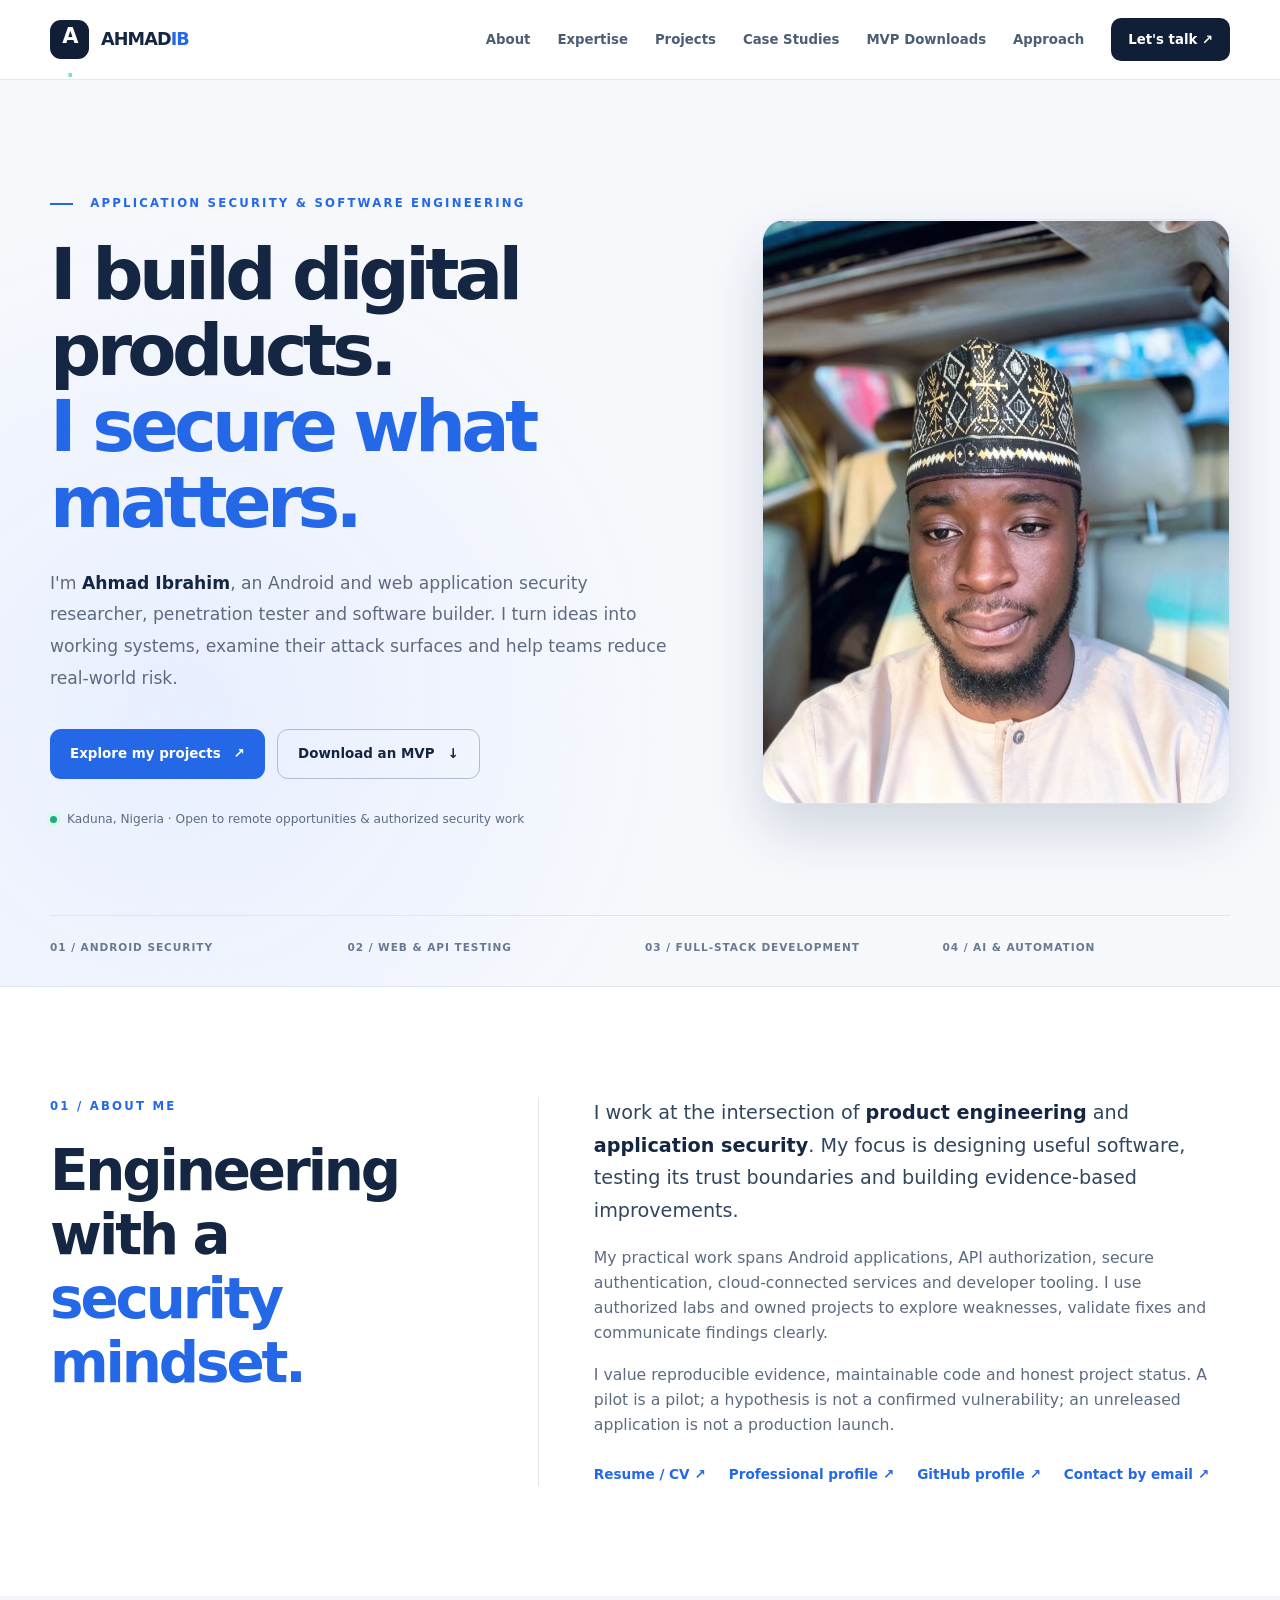
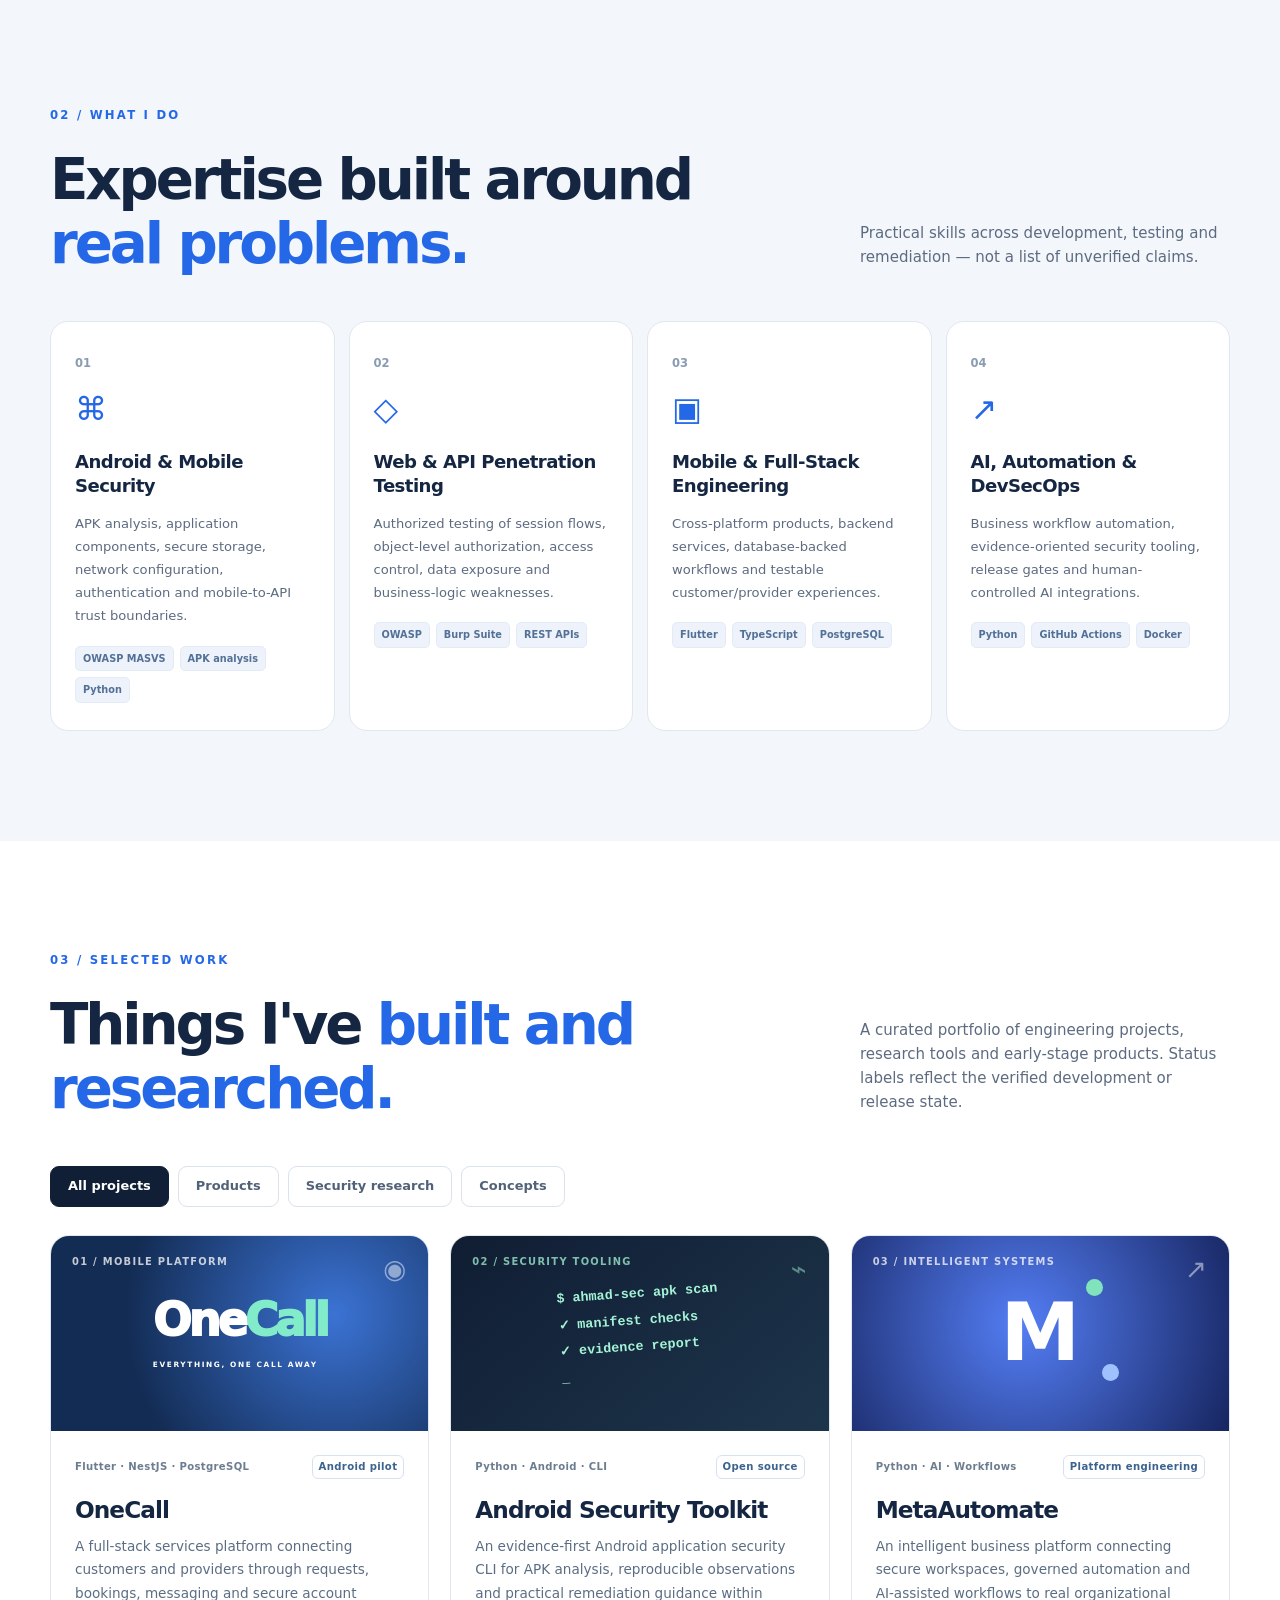
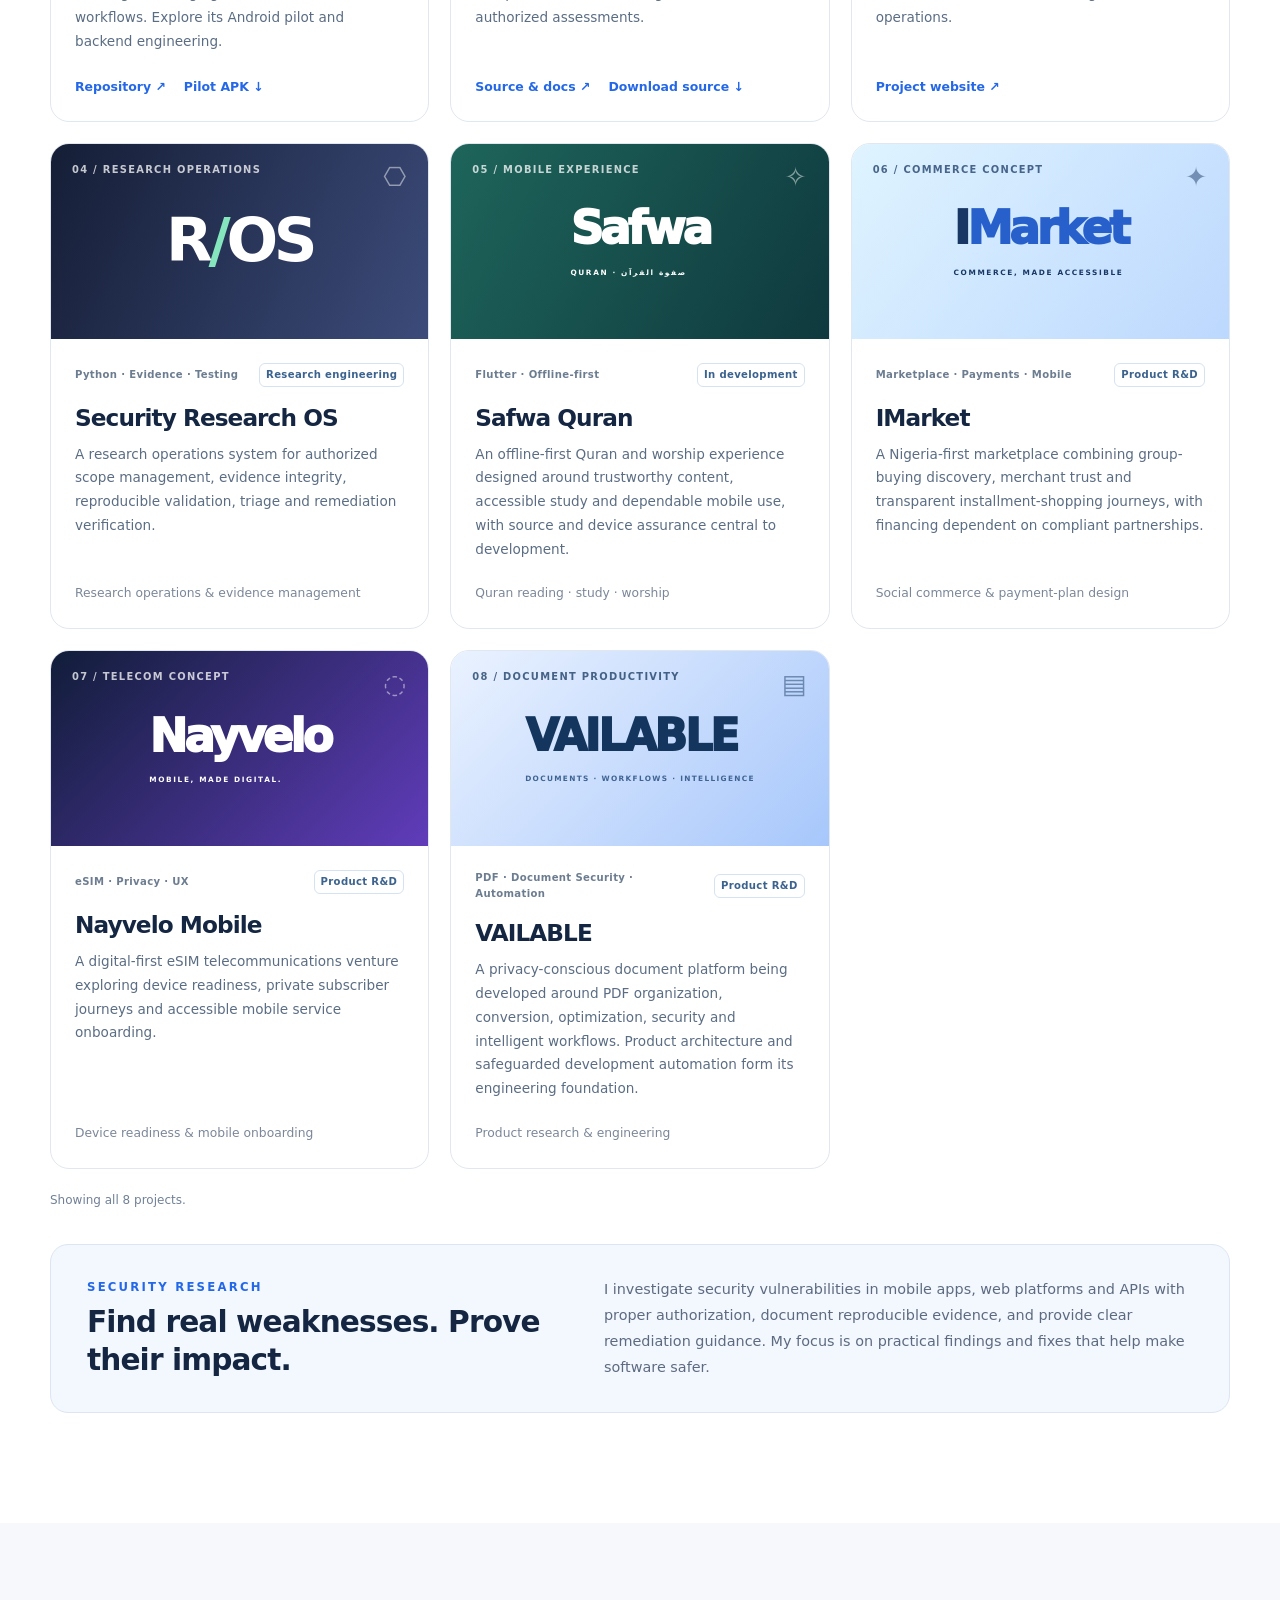
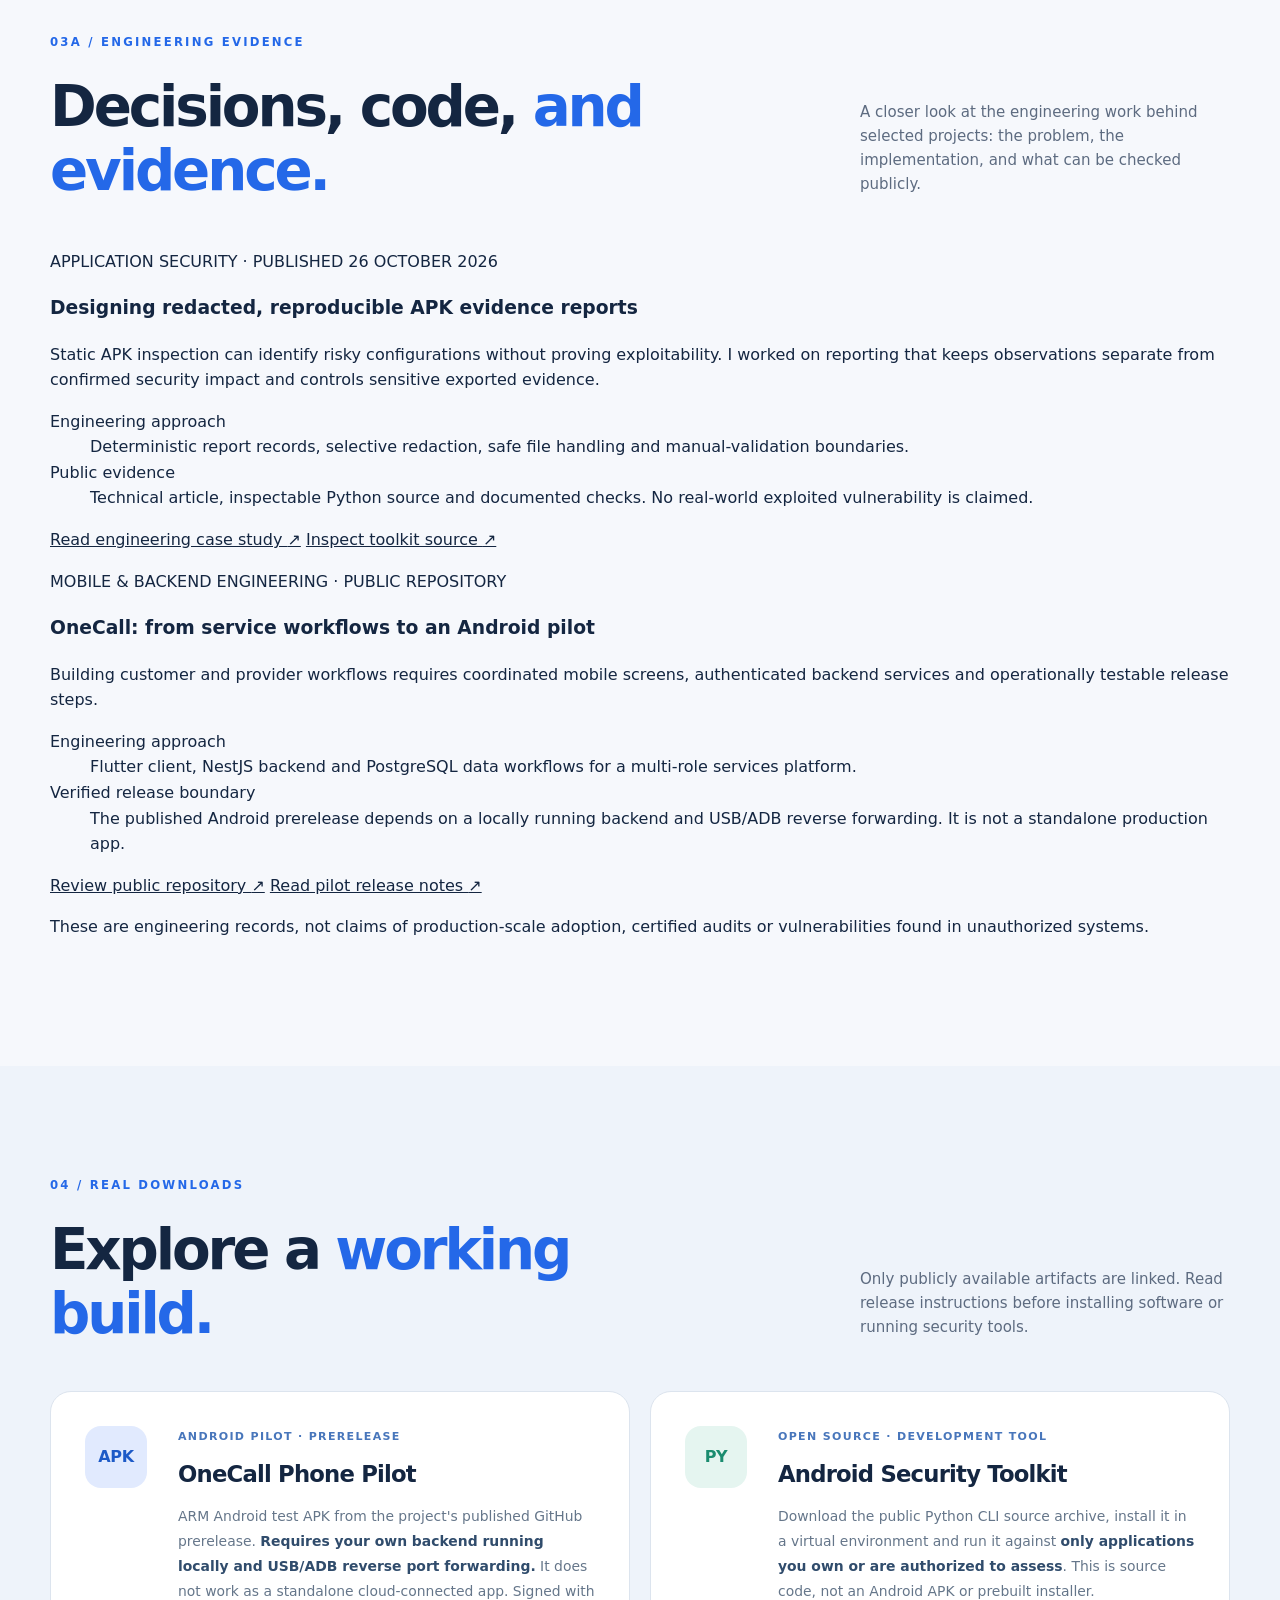
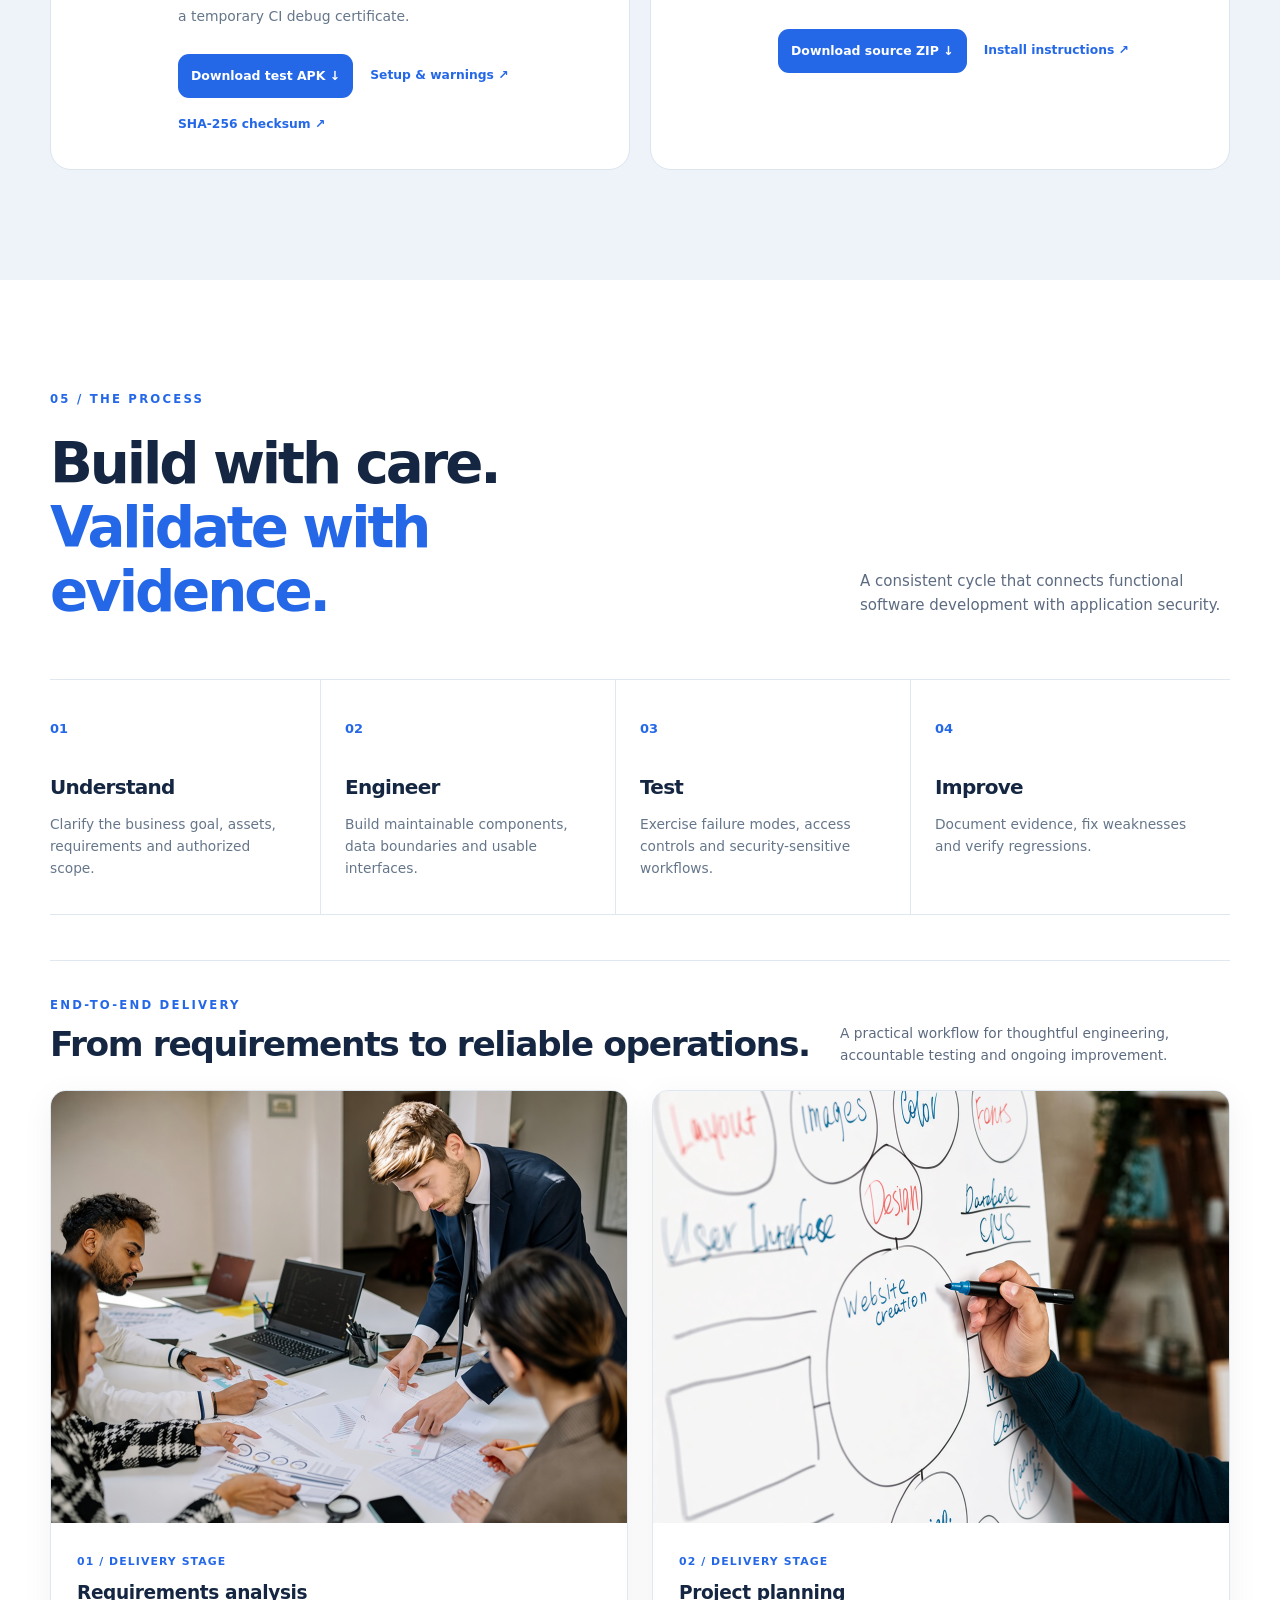
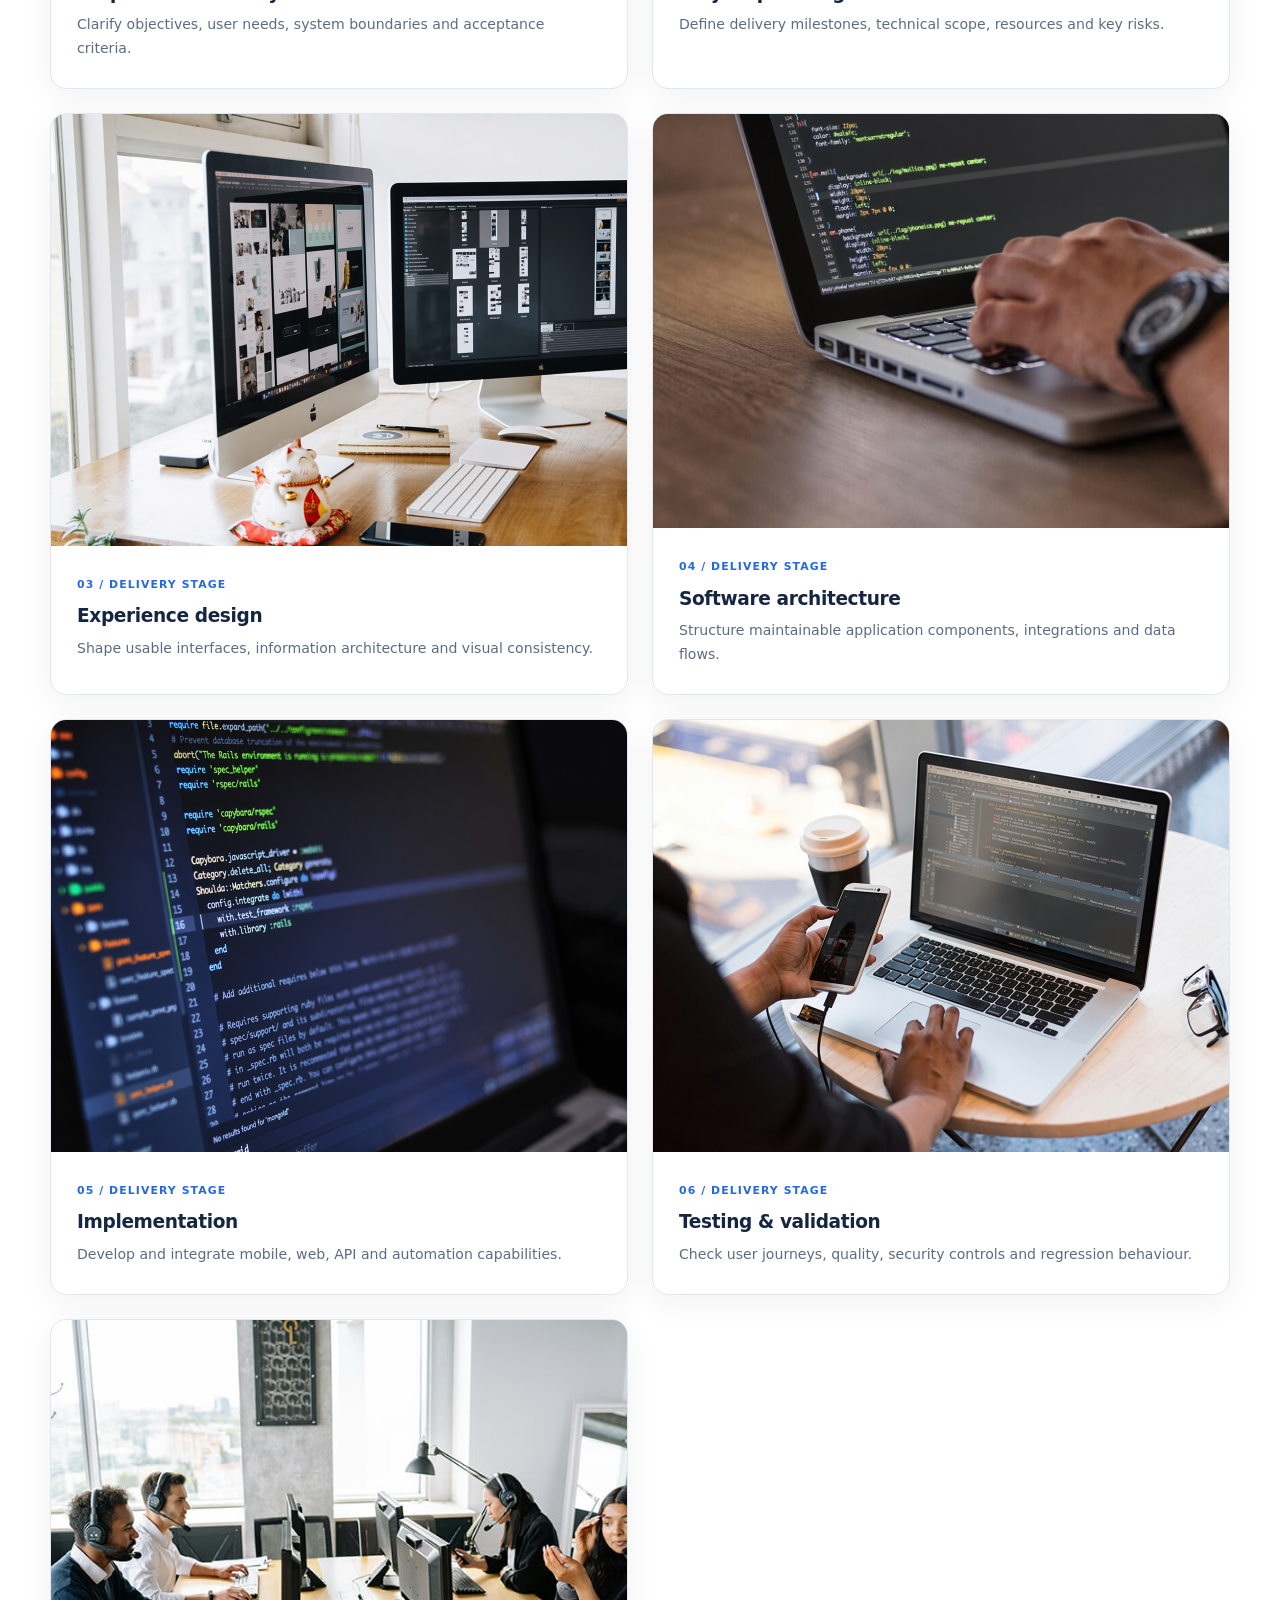
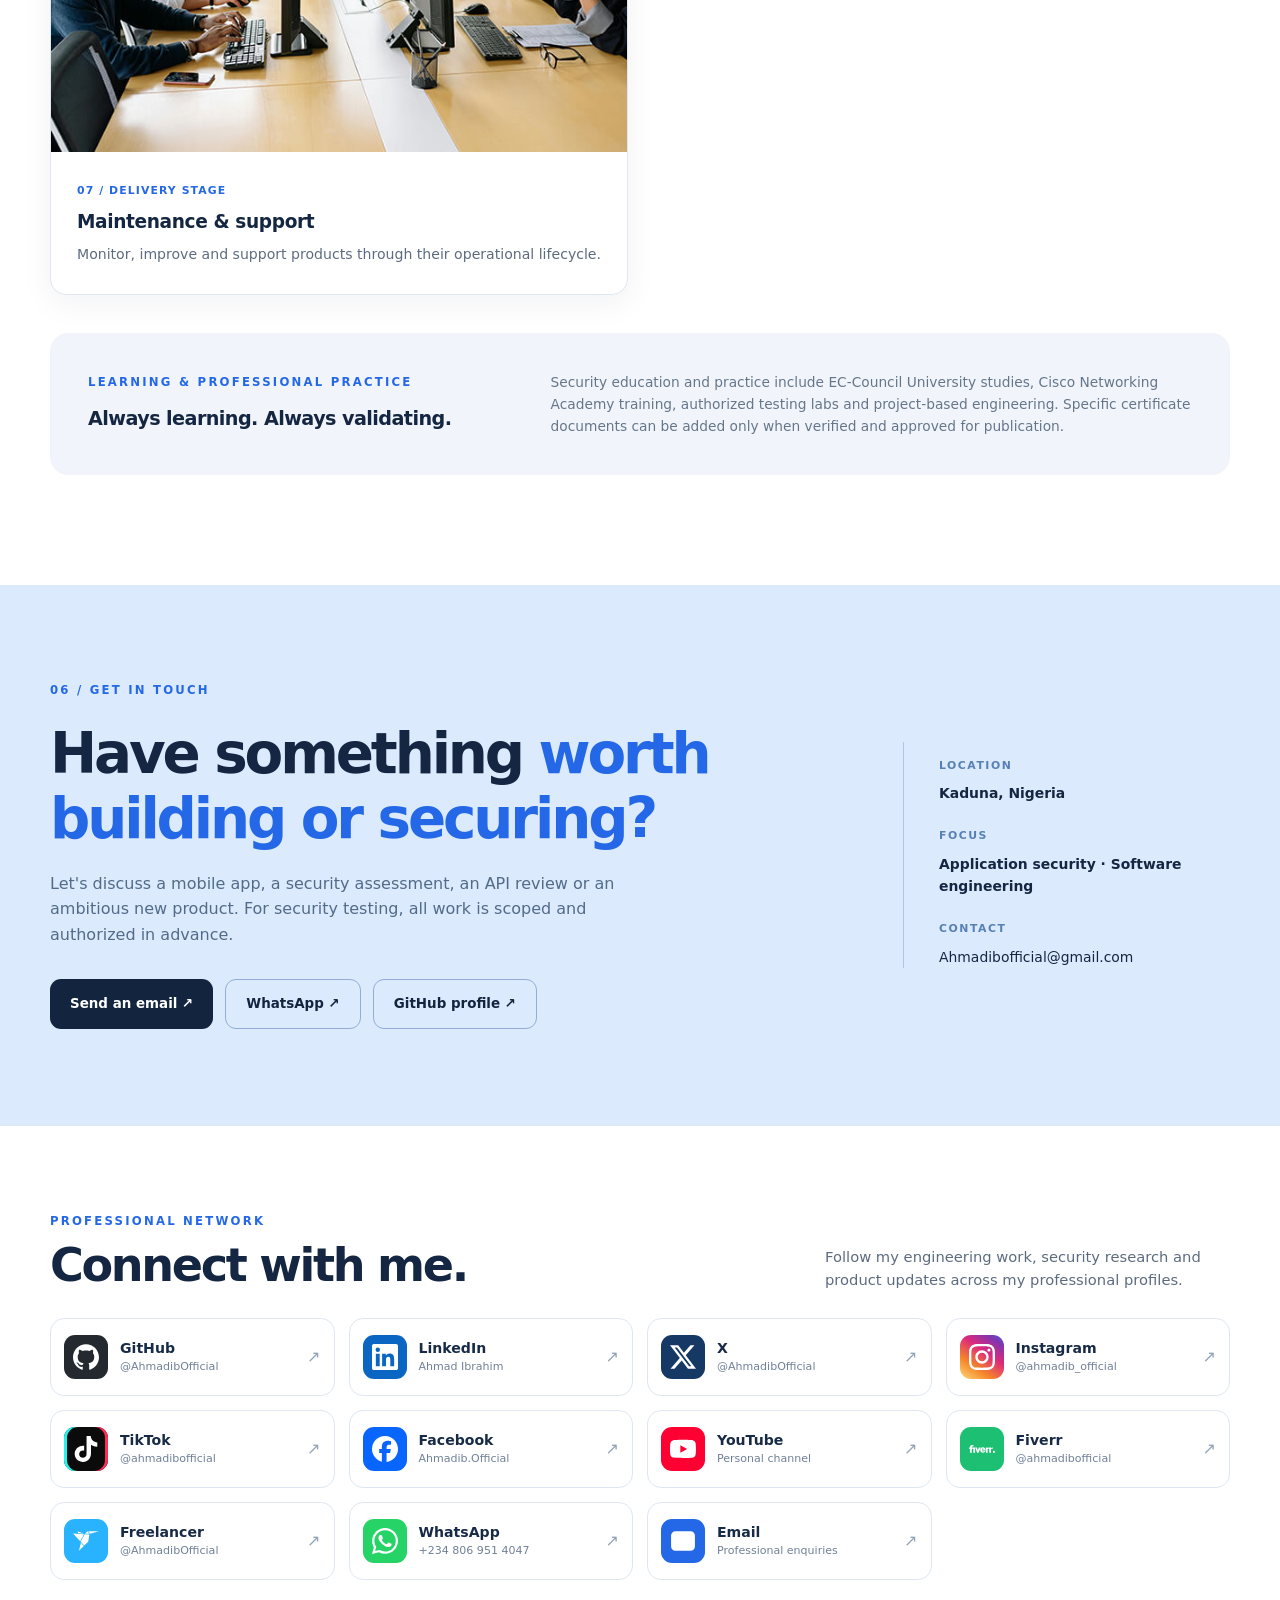
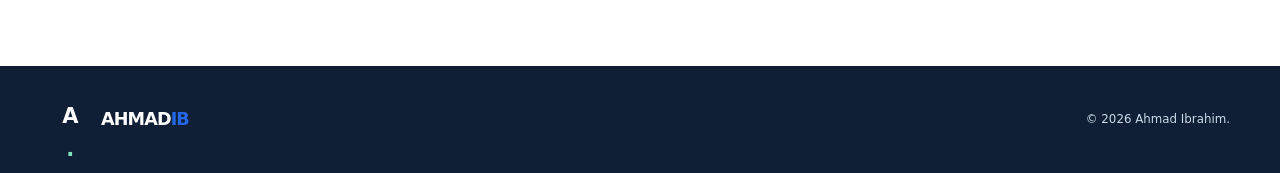
==== index.html @ 4585be59 "feat(portfolio): showcase source-backed engineering case studies" ====
<!doctype html>
<html lang="en">
<head>
  <meta charset="utf-8">
  <meta name="viewport" content="width=device-width, initial-scale=1">
  <meta name="theme-color" content="#f6f8fc">
  <meta name="description" content="Ahmad Ibrahim — application security researcher, penetration tester and software engineer. Explore Android security research, mobile products, business automation and verified MVP downloads.">
  <meta name="author" content="Ahmad Ibrahim">
  <meta property="og:type" content="website">
  <meta property="og:title" content="Ahmad Ibrahim — Security Researcher & Software Engineer">
  <meta property="og:description" content="Real products. Responsible security research. Verified project downloads.">
  <meta property="og:url" content="https://ahmadibofficial.github.io/ahmadib-portfolio/">
  <meta name="twitter:card" content="summary">
<meta name="twitter:creator" content="@AhmadibOfficial">
  <link rel="canonical" href="https://ahmadibofficial.github.io/ahmadib-portfolio/">
  <link rel="icon" type="image/svg+xml" href="assets/favicon.svg">
  <link rel="stylesheet" href="css/style.css">
  <title>Ahmad Ibrahim — Security Researcher & Software Engineer</title>
<script type="application/ld+json">{"@context":"https://schema.org","@graph":[{"@type":"Person","@id":"https://ahmadib.onrender.com/profile.html#person","name":"Ahmad Ibrahim","alternateName":"Ahmad-IB","url":"https://ahmadib.onrender.com/profile.html","image":"https://ahmadib.onrender.com/assets/ahmad-ib-profile.jpg","description":"Software engineer and application security researcher working on Android, web and API security, product engineering, and practical business software.","jobTitle":["Software Engineer","Application Security Researcher"],"homeLocation":{"@type":"Place","name":"Kaduna, Nigeria"},"knowsAbout":["Android application security","API authorization","Web application security","Mobile development","Business process automation"],"sameAs":["https://github.com/AhmadibOfficial","https://www.linkedin.com/in/ahmad-ib","https://x.com/AhmadibOfficial","https://www.instagram.com/ahmadib_official/","https://www.tiktok.com/@ahmadibofficial","https://web.facebook.com/Ahmadib.Official","https://www.youtube.com/channel/UCFwSWl99N4DVZPKe0Xe1SWA"]}]}</script>
</head>
<body>
  <a class="skip-link" href="#main">Skip to content</a>
  <header class="site-header">
    <div class="container header-inner">
      <a class="brand" href="#home" aria-label="Ahmad Ibrahim, home"><span class="brand-icon">A<span>.</span></span><span>AHMAD<span class="brand-muted">IB</span></span></a>
      <button class="menu-toggle" type="button" aria-controls="site-nav" aria-expanded="false" aria-label="Open navigation"><span></span><span></span><span></span></button>
      <nav id="site-nav" class="site-nav" aria-label="Main navigation">
        <a href="#about">About</a><a href="#expertise">Expertise</a><a href="#projects">Projects</a><a href="#case-studies">Case Studies</a><a href="#downloads">MVP Downloads</a><a href="#approach">Approach</a>
        <a class="nav-contact" href="#contact">Let's talk <span aria-hidden="true">↗</span></a>
      </nav>
    </div>
  </header>

  <main id="main">
    <section class="hero" id="home" aria-labelledby="hero-title">
      <div class="container hero-layout">
        <div class="hero-copy">
          <p class="eyebrow"><span class="eyebrow-line"></span> APPLICATION SECURITY & SOFTWARE ENGINEERING</p>
          <h1 id="hero-title">I build digital products.<br><span class="gradient-word">I secure what matters.</span></h1>
          <p class="lead">I'm <strong>Ahmad Ibrahim</strong>, an Android and web application security researcher, penetration tester and software builder. I turn ideas into working systems, examine their attack surfaces and help teams reduce real-world risk.</p>
          <div class="hero-actions">
            <a class="button button-primary" href="#projects">Explore my projects <span aria-hidden="true">↗</span></a>
            <a class="button button-outline" href="#downloads">Download an MVP <span aria-hidden="true">↓</span></a>
          </div>
          <div class="hero-foot"><span class="status-light" aria-hidden="true"></span> Kaduna, Nigeria · Open to remote opportunities & authorized security work</div>
        </div>

        <div class="hero-portrait-card" aria-label="Ahmad Ibrahim portrait">
          <div class="hero-portrait-fallback" aria-hidden="true">
            <span class="hero-portrait-monogram">AI</span>
            <span class="hero-portrait-name">AHMAD IBRAHIM</span>
          </div>
          <img class="hero-portrait-image" src="assets/ahmad-ib-profile.jpg" alt="Ahmad Ibrahim" width="1641" height="2048" loading="eager" decoding="async" fetchpriority="high">
        </div>
      </div>
      <div class="container capability-strip" aria-label="Specialist areas">
        <span>01 / ANDROID SECURITY</span><span>02 / WEB & API TESTING</span><span>03 / FULL-STACK DEVELOPMENT</span><span>04 / AI & AUTOMATION</span>
      </div>
    </section>

    <section class="section about-section" id="about">
      <div class="container about-layout">
        <div class="section-heading"><p class="overline">01 / ABOUT ME</p><h2>Engineering with a <em>security mindset.</em></h2></div>
        <div class="about-main"><p class="large-paragraph">I work at the intersection of <strong>product engineering</strong> and <strong>application security</strong>. My focus is designing useful software, testing its trust boundaries and building evidence-based improvements.</p>
          <p>My practical work spans Android applications, API authorization, secure authentication, cloud-connected services and developer tooling. I use authorized labs and owned projects to explore weaknesses, validate fixes and communicate findings clearly.</p>
          <p>I value reproducible evidence, maintainable code and honest project status. A pilot is a pilot; a hypothesis is not a confirmed vulnerability; an unreleased application is not a production launch.</p>
          <div class="about-links"><a href="https://ahmadib.onrender.com/resume.html" target="_blank" rel="noopener noreferrer">Resume / CV <span aria-hidden="true">↗</span></a><a href="https://ahmadib.onrender.com/profile.html" target="_blank" rel="noopener noreferrer">Professional profile <span aria-hidden="true">↗</span></a><a href="https://github.com/AhmadibOfficial" target="_blank" rel="noopener noreferrer">GitHub profile <span aria-hidden="true">↗</span></a><a href="mailto:Ahmadibofficial@gmail.com">Contact by email <span aria-hidden="true">↗</span></a></div>
        </div>
      </div>
    </section>

    <section class="section expertise-section" id="expertise">
      <div class="container"><div class="section-top"><div><p class="overline">02 / WHAT I DO</p><h2>Expertise built around <em>real problems.</em></h2></div><p class="section-intro">Practical skills across development, testing and remediation — not a list of unverified claims.</p></div>
        <div class="expertise-grid">
          <article class="expertise-card"><span class="expertise-index">01</span><div class="expertise-glyph">⌘</div><h3>Android & Mobile Security</h3><p>APK analysis, application components, secure storage, network configuration, authentication and mobile-to-API trust boundaries.</p><div class="tag-row"><span>OWASP MASVS</span><span>APK analysis</span><span>Python</span></div></article>
          <article class="expertise-card"><span class="expertise-index">02</span><div class="expertise-glyph">◇</div><h3>Web & API Penetration Testing</h3><p>Authorized testing of session flows, object-level authorization, access control, data exposure and business-logic weaknesses.</p><div class="tag-row"><span>OWASP</span><span>Burp Suite</span><span>REST APIs</span></div></article>
          <article class="expertise-card"><span class="expertise-index">03</span><div class="expertise-glyph">▣</div><h3>Mobile & Full-Stack Engineering</h3><p>Cross-platform products, backend services, database-backed workflows and testable customer/provider experiences.</p><div class="tag-row"><span>Flutter</span><span>TypeScript</span><span>PostgreSQL</span></div></article>
          <article class="expertise-card"><span class="expertise-index">04</span><div class="expertise-glyph">↗</div><h3>AI, Automation & DevSecOps</h3><p>Business workflow automation, evidence-oriented security tooling, release gates and human-controlled AI integrations.</p><div class="tag-row"><span>Python</span><span>GitHub Actions</span><span>Docker</span></div></article>
        </div>
      </div>
    </section>

    <section class="section projects-section" id="projects">
      <div class="container"><div class="section-top"><div><p class="overline">03 / SELECTED WORK</p><h2>Things I've <em>built and researched.</em></h2></div><p class="section-intro">A curated portfolio of engineering projects, research tools and early-stage products. Status labels reflect the verified development or release state.</p></div>
        <div class="filter-toolbar" role="group" aria-label="Filter projects"><button type="button" class="filter-button is-active" data-filter="all" aria-pressed="true">All projects</button><button type="button" class="filter-button" data-filter="product" aria-pressed="false">Products</button><button type="button" class="filter-button" data-filter="security" aria-pressed="false">Security research</button><button type="button" class="filter-button" data-filter="concept" aria-pressed="false">Concepts</button></div>
        <div class="projects-grid" id="project-grid">
          <article class="project-card featured" data-category="product"><div class="project-cover cover-onecall"><span class="cover-number">01 / MOBILE PLATFORM</span><div class="cover-word">One<span>Call</span><small>EVERYTHING, ONE CALL AWAY</small></div><span class="cover-mark">◉</span></div><div class="project-body"><div class="project-meta"><span>Flutter · NestJS · PostgreSQL</span><span class="state">Android pilot</span></div><h3>OneCall</h3><p>A full-stack services platform connecting customers and providers through requests, bookings, messaging and secure account workflows. Explore its Android pilot and backend engineering.</p><div class="project-links"><a href="https://github.com/AhmadibOfficial/OneCall" target="_blank" rel="noopener noreferrer">Repository ↗</a><a href="#downloads">Pilot APK ↓</a></div></div></article>
          <article class="project-card" data-category="security"><div class="project-cover cover-toolkit"><span class="cover-number">02 / SECURITY TOOLING</span><div class="terminal-lines"><span>$ ahmad-sec apk scan</span><span>✓ manifest checks</span><span>✓ evidence report</span><span>_</span></div><span class="cover-mark">⌁</span></div><div class="project-body"><div class="project-meta"><span>Python · Android · CLI</span><span class="state">Open source</span></div><h3>Android Security Toolkit</h3><p>An evidence-first Android application security CLI for APK analysis, reproducible observations and practical remediation guidance within authorized assessments.</p><div class="project-links"><a href="https://github.com/AhmadibOfficial/android-security-toolkit" target="_blank" rel="noopener noreferrer">Source & docs ↗</a><a href="#downloads">Download source ↓</a></div></div></article>
          <article class="project-card" data-category="product"><div class="project-cover cover-meta"><span class="cover-number">03 / INTELLIGENT SYSTEMS</span><div class="meta-shape"><span>M</span><i></i><i></i></div><span class="cover-mark">↗</span></div><div class="project-body"><div class="project-meta"><span>Python · AI · Workflows</span><span class="state">Platform engineering</span></div><h3>MetaAutomate</h3><p>An intelligent business platform connecting secure workspaces, governed automation and AI-assisted workflows to real organizational operations.</p><div class="project-links"><a href="https://metaautomate.onrender.com/" target="_blank" rel="noopener noreferrer">Project website ↗</a></div></div></article>
          <article class="project-card" data-category="security"><div class="project-cover cover-research"><span class="cover-number">04 / RESEARCH OPERATIONS</span><div class="research-symbol">R<span>/</span>OS</div><span class="cover-mark">⎔</span></div><div class="project-body"><div class="project-meta"><span>Python · Evidence · Testing</span><span class="state">Research engineering</span></div><h3>Security Research OS</h3><p>A research operations system for authorized scope management, evidence integrity, reproducible validation, triage and remediation verification.</p><div class="project-links"><span class="link-muted">Research operations & evidence management</span></div></div></article>
          <article class="project-card" data-category="product"><div class="project-cover cover-safwa"><span class="cover-number">05 / MOBILE EXPERIENCE</span><div class="cover-word">Safwa<small>QURAN · صفوة القرآن</small></div><span class="cover-mark">✧</span></div><div class="project-body"><div class="project-meta"><span>Flutter · Offline-first</span><span class="state">In development</span></div><h3>Safwa Quran</h3><p>An offline-first Quran and worship experience designed around trustworthy content, accessible study and dependable mobile use, with source and device assurance central to development.</p><div class="project-links"><span class="link-muted">Quran reading · study · worship</span></div></div></article>
          <article class="project-card" data-category="concept"><div class="project-cover cover-imarket"><span class="cover-number">06 / COMMERCE CONCEPT</span><div class="cover-word">I<span>Market</span><small>COMMERCE, MADE ACCESSIBLE</small></div><span class="cover-mark">✦</span></div><div class="project-body"><div class="project-meta"><span>Marketplace · Payments · Mobile</span><span class="state">Product R&D</span></div><h3>IMarket</h3><p>A Nigeria-first marketplace combining group-buying discovery, merchant trust and transparent installment-shopping journeys, with financing dependent on compliant partnerships.</p><div class="project-links"><span class="link-muted">Social commerce & payment-plan design</span></div></div></article>
          <article class="project-card" data-category="concept"><div class="project-cover cover-nayvelo"><span class="cover-number">07 / TELECOM CONCEPT</span><div class="cover-word">Nayvelo<small>MOBILE, MADE DIGITAL.</small></div><span class="cover-mark">◌</span></div><div class="project-body"><div class="project-meta"><span>eSIM · Privacy · UX</span><span class="state">Product R&D</span></div><h3>Nayvelo Mobile</h3><p>A digital-first eSIM telecommunications venture exploring device readiness, private subscriber journeys and accessible mobile service onboarding.</p><div class="project-links"><span class="link-muted">Device readiness & mobile onboarding</span></div></div></article>
          <article class="project-card" data-category="product"><div class="project-cover cover-vailable"><span class="cover-number">08 / DOCUMENT PRODUCTIVITY</span><div class="cover-word">VAILABLE<small>DOCUMENTS · WORKFLOWS · INTELLIGENCE</small></div><span class="cover-mark">▤</span></div><div class="project-body"><div class="project-meta"><span>PDF · Document Security · Automation</span><span class="state">Product R&D</span></div><h3>VAILABLE</h3><p>A privacy-conscious document platform being developed around PDF organization, conversion, optimization, security and intelligent workflows. Product architecture and safeguarded development automation form its engineering foundation.</p><div class="project-links"><span class="link-muted">Product research & engineering</span></div></div></article>
        </div>
        <p class="projects-note" id="filter-status" role="status" aria-live="polite">Showing all 8 projects.</p>
        <div class="research-mission"><div><p class="overline">SECURITY RESEARCH</p><h3>Find real weaknesses. Prove their impact.</h3></div><p>I investigate security vulnerabilities in mobile apps, web platforms and APIs with proper authorization, document reproducible evidence, and provide clear remediation guidance. My focus is on practical findings and fixes that help make software safer.</p></div>
      </div>
    </section>

    <section class="section case-studies-section" id="case-studies" aria-labelledby="case-studies-title">
      <div class="container">
        <div class="section-top">
          <div><p class="overline">03A / ENGINEERING EVIDENCE</p><h2 id="case-studies-title">Decisions, code, <em>and evidence.</em></h2></div>
          <p class="section-intro">A closer look at the engineering work behind selected projects: the problem, the implementation, and what can be checked publicly.</p>
        </div>
        <div class="case-study-grid">
          <article class="case-study-card">
            <p class="case-study-kicker">APPLICATION SECURITY · PUBLISHED 26 OCTOBER 2026</p>
            <h3>Designing redacted, reproducible APK evidence reports</h3>
            <p>Static APK inspection can identify risky configurations without proving exploitability. I worked on reporting that keeps observations separate from confirmed security impact and controls sensitive exported evidence.</p>
            <dl class="case-study-facts">
              <div><dt>Engineering approach</dt><dd>Deterministic report records, selective redaction, safe file handling and manual-validation boundaries.</dd></div>
              <div><dt>Public evidence</dt><dd>Technical article, inspectable Python source and documented checks. No real-world exploited vulnerability is claimed.</dd></div>
            </dl>
            <div class="case-study-links">
              <a href="https://ahmadib.onrender.com/articles/redacted-apk-evidence-reports.html" target="_blank" rel="noopener noreferrer">Read engineering case study <span aria-hidden="true">↗</span></a>
              <a href="https://github.com/AhmadibOfficial/android-security-toolkit" target="_blank" rel="noopener noreferrer">Inspect toolkit source <span aria-hidden="true">↗</span></a>
            </div>
          </article>
          <article class="case-study-card">
            <p class="case-study-kicker">MOBILE &amp; BACKEND ENGINEERING · PUBLIC REPOSITORY</p>
            <h3>OneCall: from service workflows to an Android pilot</h3>
            <p>Building customer and provider workflows requires coordinated mobile screens, authenticated backend services and operationally testable release steps.</p>
            <dl class="case-study-facts">
              <div><dt>Engineering approach</dt><dd>Flutter client, NestJS backend and PostgreSQL data workflows for a multi-role services platform.</dd></div>
              <div><dt>Verified release boundary</dt><dd>The published Android prerelease depends on a locally running backend and USB/ADB reverse forwarding. It is not a standalone production app.</dd></div>
            </dl>
            <div class="case-study-links">
              <a href="https://github.com/AhmadibOfficial/OneCall" target="_blank" rel="noopener noreferrer">Review public repository <span aria-hidden="true">↗</span></a>
              <a href="https://github.com/AhmadibOfficial/OneCall/releases/tag/phone-pilot-10-1" target="_blank" rel="noopener noreferrer">Read pilot release notes <span aria-hidden="true">↗</span></a>
            </div>
          </article>
        </div>
        <p class="case-study-note">These are engineering records, not claims of production-scale adoption, certified audits or vulnerabilities found in unauthorized systems.</p>
      </div>
    </section>

    <section class="section downloads-section" id="downloads">
      <div class="container"><div class="section-top"><div><p class="overline">04 / REAL DOWNLOADS</p><h2>Explore a <em>working build.</em></h2></div><p class="section-intro">Only publicly available artifacts are linked. Read release instructions before installing software or running security tools.</p></div>
        <div class="download-grid">
          <article class="download-card"><div class="download-icon">APK</div><div><p class="download-kicker">ANDROID PILOT · PRERELEASE</p><h3>OneCall Phone Pilot</h3><p>ARM Android test APK from the project's published GitHub prerelease. <strong>Requires your own backend running locally and USB/ADB reverse port forwarding.</strong> It does not work as a standalone cloud-connected app. Signed with a temporary CI debug certificate.</p><div class="download-actions"><a class="button button-primary" href="https://github.com/AhmadibOfficial/OneCall/releases/download/phone-pilot-10-1/OneCall-phone-arm.apk" target="_blank" rel="noopener noreferrer">Download test APK ↓</a><a class="text-link" href="https://github.com/AhmadibOfficial/OneCall/releases/tag/phone-pilot-10-1" target="_blank" rel="noopener noreferrer">Setup & warnings ↗</a><a class="text-link" href="https://github.com/AhmadibOfficial/OneCall/releases/download/phone-pilot-10-1/SHA256SUMS.txt" target="_blank" rel="noopener noreferrer">SHA-256 checksum ↗</a></div></div></article>
          <article class="download-card"><div class="download-icon code-icon">PY</div><div><p class="download-kicker">OPEN SOURCE · DEVELOPMENT TOOL</p><h3>Android Security Toolkit</h3><p>Download the public Python CLI source archive, install it in a virtual environment and run it against <strong>only applications you own or are authorized to assess</strong>. This is source code, not an Android APK or prebuilt installer.</p><div class="download-actions"><a class="button button-primary" href="https://github.com/AhmadibOfficial/android-security-toolkit/archive/refs/heads/main.zip" target="_blank" rel="noopener noreferrer">Download source ZIP ↓</a><a class="text-link" href="https://github.com/AhmadibOfficial/android-security-toolkit#install" target="_blank" rel="noopener noreferrer">Install instructions ↗</a></div></div></article>
        </div>
        
      </div>
    </section>

    <section class="section approach-section" id="approach">
      <div class="container"><div class="section-top"><div><p class="overline">05 / THE PROCESS</p><h2>Build with care.<br><em>Validate with evidence.</em></h2></div><p class="section-intro">A consistent cycle that connects functional software development with application security.</p></div>
        <div class="process-grid"><div class="process-step"><span>01</span><h3>Understand</h3><p>Clarify the business goal, assets, requirements and authorized scope.</p></div><div class="process-step"><span>02</span><h3>Engineer</h3><p>Build maintainable components, data boundaries and usable interfaces.</p></div><div class="process-step"><span>03</span><h3>Test</h3><p>Exercise failure modes, access controls and security-sensitive workflows.</p></div><div class="process-step"><span>04</span><h3>Improve</h3><p>Document evidence, fix weaknesses and verify regressions.</p></div></div>

        <section class="workflow-showcase" aria-labelledby="workflow-gallery-title">
          <div class="workflow-heading"><div><p class="overline">END-TO-END DELIVERY</p><h3 id="workflow-gallery-title">From requirements to reliable operations.</h3></div><p>A practical workflow for thoughtful engineering, accountable testing and ongoing improvement.</p></div>
          <div class="workflow-gallery">
          <article class="workflow-card"><div class="workflow-image workflow-image--requirements" data-photo-path="assets/workflow/requirements-analysis.jpg" role="img" aria-label="Illustrative photograph of a team reviewing requirements and printed materials"></div><div class="workflow-copy"><span>01 / DELIVERY STAGE</span><h4>Requirements analysis</h4><p>Clarify objectives, user needs, system boundaries and acceptance criteria.</p></div></article>
          <article class="workflow-card"><div class="workflow-image workflow-image--planning" data-photo-path="assets/workflow/planning.jpg" role="img" aria-label="Illustrative photograph of a person planning website elements on a whiteboard"></div><div class="workflow-copy"><span>02 / DELIVERY STAGE</span><h4>Project planning</h4><p>Define delivery milestones, technical scope, resources and key risks.</p></div></article>
          <article class="workflow-card"><div class="workflow-image workflow-image--design" data-photo-path="assets/workflow/design.jpg" role="img" aria-label="Illustrative photograph of two desktop monitors displaying digital design work"></div><div class="workflow-copy"><span>03 / DELIVERY STAGE</span><h4>Experience design</h4><p>Shape usable interfaces, information architecture and visual consistency.</p></div></article>
          <article class="workflow-card"><div class="workflow-image workflow-image--architecture" data-photo-path="assets/workflow/software-architecture.jpg" role="img" aria-label="Illustrative photograph of code being edited on a laptop"></div><div class="workflow-copy"><span>04 / DELIVERY STAGE</span><h4>Software architecture</h4><p>Structure maintainable application components, integrations and data flows.</p></div></article>
          <article class="workflow-card"><div class="workflow-image workflow-image--development" data-photo-path="assets/workflow/development.jpg" role="img" aria-label="Illustrative close-up photograph of source code in an editor"></div><div class="workflow-copy"><span>05 / DELIVERY STAGE</span><h4>Implementation</h4><p>Develop and integrate mobile, web, API and automation capabilities.</p></div></article>
          <article class="workflow-card"><div class="workflow-image workflow-image--testing" data-photo-path="assets/workflow/testing.jpg" role="img" aria-label="Illustrative photograph of a developer testing software using a laptop and phone"></div><div class="workflow-copy"><span>06 / DELIVERY STAGE</span><h4>Testing & validation</h4><p>Check user journeys, quality, security controls and regression behaviour.</p></div></article>
          <article class="workflow-card"><div class="workflow-image workflow-image--maintenance" data-photo-path="assets/workflow/maintenance.jpg" role="img" aria-label="Illustrative photograph of a support desk with people working at computers"></div><div class="workflow-copy"><span>07 / DELIVERY STAGE</span><h4>Maintenance & support</h4><p>Monitor, improve and support products through their operational lifecycle.</p></div></article>
          </div>
          
        </section>
        <div class="credentials-note"><div><p class="overline">LEARNING & PROFESSIONAL PRACTICE</p><h3>Always learning. Always validating.</h3></div><p>Security education and practice include EC-Council University studies, Cisco Networking Academy training, authorized testing labs and project-based engineering. Specific certificate documents can be added only when verified and approved for publication.</p></div>
      </div>
    </section>

    <section class="contact-section" id="contact"><div class="container contact-layout"><div><p class="overline">06 / GET IN TOUCH</p><h2>Have something <em>worth building or securing?</em></h2><p>Let's discuss a mobile app, a security assessment, an API review or an ambitious new product. For security testing, all work is scoped and authorized in advance.</p><div class="contact-buttons"><a class="button button-dark" href="mailto:Ahmadibofficial@gmail.com?subject=Project%20or%20security%20assessment%20enquiry">Send an email ↗</a><a class="button button-contact-outline" href="https://wa.me/2348069514047" target="_blank" rel="noopener noreferrer">WhatsApp ↗</a><a class="button button-contact-outline" href="https://github.com/AhmadibOfficial" target="_blank" rel="noopener noreferrer">GitHub profile ↗</a></div></div><div class="contact-side"><span>LOCATION</span><strong>Kaduna, Nigeria</strong><span>FOCUS</span><strong>Application security · Software engineering</strong><span>CONTACT</span><a href="mailto:Ahmadibofficial@gmail.com">Ahmadibofficial@gmail.com</a></div></div></section>
  <section class="social-presence" id="connect" aria-labelledby="connect-title">
 <div class="container">
  <div class="social-presence-head"><div><p class="overline">PROFESSIONAL NETWORK</p><h2 id="connect-title">Connect with me.</h2></div><p>Follow my engineering work, security research and product updates across my professional profiles.</p></div>
  <div class="social-account-grid"><a class="social-account social-github" href="https://github.com/AhmadibOfficial" target="_blank" rel="me noopener noreferrer" aria-label="GitHub: @AhmadibOfficial (opens in a new tab)"><span class="social-logo"><svg aria-hidden="true" focusable="false" width="27" height="27" fill="currentColor" role="img" viewBox="0 0 24 24" xmlns="http://www.w3.org/2000/svg"><path d="M12 .297c-6.63 0-12 5.373-12 12 0 5.303 3.438 9.8 8.205 11.385.6.113.82-.258.82-.577 0-.285-.01-1.04-.015-2.04-3.338.724-4.042-1.61-4.042-1.61C4.422 18.07 3.633 17.7 3.633 17.7c-1.087-.744.084-.729.084-.729 1.205.084 1.838 1.236 1.838 1.236 1.07 1.835 2.809 1.305 3.495.998.108-.776.417-1.305.76-1.605-2.665-.3-5.466-1.332-5.466-5.93 0-1.31.465-2.38 1.235-3.22-.135-.303-.54-1.523.105-3.176 0 0 1.005-.322 3.3 1.23.96-.267 1.98-.399 3-.405 1.02.006 2.04.138 3 .405 2.28-1.552 3.285-1.23 3.285-1.23.645 1.653.24 2.873.12 3.176.765.84 1.23 1.91 1.23 3.22 0 4.61-2.805 5.625-5.475 5.92.42.36.81 1.096.81 2.22 0 1.606-.015 2.896-.015 3.286 0 .315.21.69.825.57C20.565 22.092 24 17.592 24 12.297c0-6.627-5.373-12-12-12"/></svg></span><span class="social-info"><strong>GitHub</strong><small>@AhmadibOfficial</small></span><span class="social-outbound" aria-hidden="true">↗</span></a><a class="social-account social-linkedin" href="https://www.linkedin.com/in/ahmad-ib" target="_blank" rel="me noopener noreferrer" aria-label="LinkedIn: Ahmad Ibrahim (opens in a new tab)"><span class="social-logo"><svg role="img" aria-hidden="true" focusable="false" width="27" height="27" fill="currentColor" viewBox="0 0 24 24" xmlns="http://www.w3.org/2000/svg"><path d="M20.447 20.452h-3.554v-5.569c0-1.328-.027-3.036-1.852-3.036-1.853 0-2.136 1.445-2.136 2.938v5.667H9.35V9h3.414v1.561h.049c.477-.9 1.637-1.85 3.369-1.85 3.601 0 4.268 2.37 4.268 5.455v6.286zM5.337 7.433a2.062 2.062 0 1 1 0-4.124 2.062 2.062 0 0 1 0 4.124zM7.119 20.452H3.555V9H7.12v11.452zM22.225 0H1.771C.792 0 0 .774 0 1.729v20.542C0 23.227.792 24 1.771 24h20.451C23.2 24 24 23.227 24 22.271V1.729C24 .774 23.2 0 22.222 0h.003z"/></svg></span><span class="social-info"><strong>LinkedIn</strong><small>Ahmad Ibrahim</small></span><span class="social-outbound" aria-hidden="true">↗</span></a><a class="social-account social-x" href="https://x.com/AhmadibOfficial" target="_blank" rel="me noopener noreferrer" aria-label="X: @AhmadibOfficial (opens in a new tab)"><span class="social-logo"><svg role="img" aria-hidden="true" focusable="false" width="25" height="25" fill="#ffffff" viewBox="0 0 24 24" xmlns="http://www.w3.org/2000/svg"><path d="M18.901 1.153h3.68l-8.04 9.188L24 22.847h-7.406l-5.8-7.584-6.638 7.584H.475l8.599-9.829L0 1.153h7.594l5.243 6.932zM17.61 20.644h2.039L6.486 3.24H4.298z"/></svg></span><span class="social-info"><strong>X</strong><small>@AhmadibOfficial</small></span><span class="social-outbound" aria-hidden="true">↗</span></a><a class="social-account social-instagram" href="https://www.instagram.com/ahmadib_official/" target="_blank" rel="me noopener noreferrer" aria-label="Instagram: @ahmadib_official (opens in a new tab)"><span class="social-logo"><svg aria-hidden="true" focusable="false" width="27" height="27" fill="currentColor" role="img" viewBox="0 0 24 24" xmlns="http://www.w3.org/2000/svg"><path d="M7.0301.084c-1.2768.0602-2.1487.264-2.911.5634-.7888.3075-1.4575.72-2.1228 1.3877-.6652.6677-1.075 1.3368-1.3802 2.127-.2954.7638-.4956 1.6365-.552 2.914-.0564 1.2775-.0689 1.6882-.0626 4.947.0062 3.2586.0206 3.6671.0825 4.9473.061 1.2765.264 2.1482.5635 2.9107.308.7889.72 1.4573 1.388 2.1228.6679.6655 1.3365 1.0743 2.1285 1.38.7632.295 1.6361.4961 2.9134.552 1.2773.056 1.6884.069 4.9462.0627 3.2578-.0062 3.668-.0207 4.9478-.0814 1.28-.0607 2.147-.2652 2.9098-.5633.7889-.3086 1.4578-.72 2.1228-1.3881.665-.6682 1.0745-1.3378 1.3795-2.1284.2957-.7632.4966-1.636.552-2.9124.056-1.2809.0692-1.6898.063-4.948-.0063-3.2583-.021-3.6668-.0817-4.9465-.0607-1.2797-.264-2.1487-.5633-2.9117-.3084-.7889-.72-1.4568-1.3876-2.1228C21.2982 1.33 20.628.9208 19.8378.6165 19.074.321 18.2017.1197 16.9244.0645 15.6471.0093 15.236-.005 11.977.0014 8.718.0076 8.31.0215 7.0301.0839m.1402 21.6932c-1.17-.0509-1.8053-.2453-2.2287-.408-.5606-.216-.96-.4771-1.3819-.895-.422-.4178-.6811-.8186-.9-1.378-.1644-.4234-.3624-1.058-.4171-2.228-.0595-1.2645-.072-1.6442-.079-4.848-.007-3.2037.0053-3.583.0607-4.848.05-1.169.2456-1.805.408-2.2282.216-.5613.4762-.96.895-1.3816.4188-.4217.8184-.6814 1.3783-.9003.423-.1651 1.0575-.3614 2.227-.4171 1.2655-.06 1.6447-.072 4.848-.079 3.2033-.007 3.5835.005 4.8495.0608 1.169.0508 1.8053.2445 2.228.408.5608.216.96.4754 1.3816.895.4217.4194.6816.8176.9005 1.3787.1653.4217.3617 1.056.4169 2.2263.0602 1.2655.0739 1.645.0796 4.848.0058 3.203-.0055 3.5834-.061 4.848-.051 1.17-.245 1.8055-.408 2.2294-.216.5604-.4763.96-.8954 1.3814-.419.4215-.8181.6811-1.3783.9-.4224.1649-1.0577.3617-2.2262.4174-1.2656.0595-1.6448.072-4.8493.079-3.2045.007-3.5825-.006-4.848-.0608M16.953 5.5864A1.44 1.44 0 1 0 18.39 4.144a1.44 1.44 0 0 0-1.437 1.4424M5.8385 12.012c.0067 3.4032 2.7706 6.1557 6.173 6.1493 3.4026-.0065 6.157-2.7701 6.1506-6.1733-.0065-3.4032-2.771-6.1565-6.174-6.1498-3.403.0067-6.156 2.771-6.1496 6.1738M8 12.0077a4 4 0 1 1 4.008 3.9921A3.9996 3.9996 0 0 1 8 12.0077"/></svg></span><span class="social-info"><strong>Instagram</strong><small>@ahmadib_official</small></span><span class="social-outbound" aria-hidden="true">↗</span></a><a class="social-account social-tiktok" href="https://www.tiktok.com/@ahmadibofficial" target="_blank" rel="me noopener noreferrer" aria-label="TikTok: @ahmadibofficial (opens in a new tab)"><span class="social-logo"><svg aria-hidden="true" focusable="false" width="27" height="27" fill="currentColor" role="img" viewBox="0 0 24 24" xmlns="http://www.w3.org/2000/svg"><path d="M12.525.02c1.31-.02 2.61-.01 3.91-.02.08 1.53.63 3.09 1.75 4.17 1.12 1.11 2.7 1.62 4.24 1.79v4.03c-1.44-.05-2.89-.35-4.2-.97-.57-.26-1.1-.59-1.62-.93-.01 2.92.01 5.84-.02 8.75-.08 1.4-.54 2.79-1.35 3.94-1.31 1.92-3.58 3.17-5.91 3.21-1.43.08-2.86-.31-4.08-1.03-2.02-1.19-3.44-3.37-3.65-5.71-.02-.5-.03-1-.01-1.49.18-1.9 1.12-3.72 2.58-4.96 1.66-1.44 3.98-2.13 6.15-1.72.02 1.48-.04 2.96-.04 4.44-.99-.32-2.15-.23-3.02.37-.63.41-1.11 1.04-1.36 1.75-.21.51-.15 1.07-.14 1.61.24 1.64 1.82 3.02 3.5 2.87 1.12-.01 2.19-.66 2.77-1.61.19-.33.4-.67.41-1.06.1-1.79.06-3.57.07-5.36.01-4.03-.01-8.05.02-12.07z"/></svg></span><span class="social-info"><strong>TikTok</strong><small>@ahmadibofficial</small></span><span class="social-outbound" aria-hidden="true">↗</span></a><a class="social-account social-facebook" href="https://web.facebook.com/Ahmadib.Official" target="_blank" rel="me noopener noreferrer" aria-label="Facebook: Ahmadib.Official (opens in a new tab)"><span class="social-logo"><svg aria-hidden="true" focusable="false" width="27" height="27" fill="currentColor" role="img" viewBox="0 0 24 24" xmlns="http://www.w3.org/2000/svg"><path d="M9.101 23.691v-7.98H6.627v-3.667h2.474v-1.58c0-4.085 1.848-5.978 5.858-5.978.401 0 .955.042 1.468.103a8.68 8.68 0 0 1 1.141.195v3.325a8.623 8.623 0 0 0-.653-.036 26.805 26.805 0 0 0-.733-.009c-.707 0-1.259.096-1.675.309a1.686 1.686 0 0 0-.679.622c-.258.42-.374.995-.374 1.752v1.297h3.919l-.386 2.103-.287 1.564h-3.246v8.245C19.396 23.238 24 18.179 24 12.044c0-6.627-5.373-12-12-12s-12 5.373-12 12c0 5.628 3.874 10.35 9.101 11.647Z"/></svg></span><span class="social-info"><strong>Facebook</strong><small>Ahmadib.Official</small></span><span class="social-outbound" aria-hidden="true">↗</span></a><a class="social-account social-youtube" href="https://www.youtube.com/channel/UCFwSWl99N4DVZPKe0Xe1SWA" target="_blank" rel="me noopener noreferrer" aria-label="YouTube: AhmadibOfficial (opens in a new tab)"><span class="social-logo"><svg aria-hidden="true" focusable="false" width="27" height="27" fill="currentColor" role="img" viewBox="0 0 24 24" xmlns="http://www.w3.org/2000/svg"><path d="M23.498 6.186a3.016 3.016 0 0 0-2.122-2.136C19.505 3.545 12 3.545 12 3.545s-7.505 0-9.377.505A3.017 3.017 0 0 0 .502 6.186C0 8.07 0 12 0 12s0 3.93.502 5.814a3.016 3.016 0 0 0 2.122 2.136c1.871.505 9.376.505 9.376.505s7.505 0 9.377-.505a3.015 3.015 0 0 0 2.122-2.136C24 15.93 24 12 24 12s0-3.93-.502-5.814zM9.545 15.568V8.432L15.818 12l-6.273 3.568z"/></svg></span><span class="social-info"><strong>YouTube</strong><small>Personal channel</small></span><span class="social-outbound" aria-hidden="true">↗</span></a><a class="social-account social-fiverr" href="https://www.fiverr.com/ahmadibofficial" target="_blank" rel="me noopener noreferrer" aria-label="Fiverr: @ahmadibofficial (opens in a new tab)"><span class="social-logo"><svg aria-hidden="true" focusable="false" width="27" height="27" fill="currentColor" role="img" viewBox="0 0 24 24" xmlns="http://www.w3.org/2000/svg"><path d="M23.004 15.588a.995.995 0 1 0 .002-1.99.995.995 0 0 0-.002 1.99zm-.996-3.705h-.85c-.546 0-.84.41-.84 1.092v2.466h-1.61v-3.558h-.684c-.547 0-.84.41-.84 1.092v2.466h-1.61v-4.874h1.61v.74c.264-.574.626-.74 1.163-.74h1.972v.74c.264-.574.625-.74 1.162-.74h.527v1.316zm-6.786 1.501h-3.359c.088.546.43.858 1.006.858.43 0 .732-.175.83-.487l1.425.4c-.351.848-1.22 1.364-2.255 1.364-1.748 0-2.549-1.355-2.549-2.515 0-1.14.703-2.505 2.45-2.505 1.856 0 2.471 1.384 2.471 2.408 0 .224-.01.37-.02.477zm-1.562-.945c-.04-.42-.342-.81-.889-.81-.508 0-.81.225-.908.81h1.797zM7.508 15.44h1.416l1.767-4.874h-1.62l-.86 2.837-.878-2.837H5.72l1.787 4.874zm-6.6 0H2.51v-3.558h1.524v3.558h1.591v-4.874H2.51v-.302c0-.332.235-.536.606-.536h.918V8.412H2.85c-1.162 0-1.943.712-1.943 1.755v.4H0v1.316h.908v3.558z"/></svg></span><span class="social-info"><strong>Fiverr</strong><small>@ahmadibofficial</small></span><span class="social-outbound" aria-hidden="true">↗</span></a><a class="social-account social-freelancer" href="https://www.freelancer.com/u/ahmadibofficial" target="_blank" rel="me noopener noreferrer" aria-label="Freelancer: @AhmadibOfficial (opens in a new tab)"><span class="social-logo"><svg aria-hidden="true" focusable="false" width="27" height="27" fill="currentColor" role="img" viewBox="0 0 24 24" xmlns="http://www.w3.org/2000/svg"><path d="M14.096 3.076l1.634 2.292L24 3.076M5.503 20.924l4.474-4.374-2.692-2.89m6.133-10.584L11.027 5.23l4.022.15M4.124 3.077l.857 1.76 4.734.294m-3.058 7.072l3.497-6.522L0 5.13m7.064 7.485l3.303 3.548 3.643-3.57 1.13-6.652-4.439-.228Z"/></svg></span><span class="social-info"><strong>Freelancer</strong><small>@AhmadibOfficial</small></span><span class="social-outbound" aria-hidden="true">↗</span></a>
  <a class="social-account social-whatsapp" href="https://wa.me/2348069514047" target="_blank" rel="noopener noreferrer" aria-label="WhatsApp: +234 806 951 4047 (opens in a new tab)"><span class="social-logo"><svg aria-hidden="true" focusable="false" width="27" height="27" fill="currentColor" role="img" viewBox="0 0 24 24" xmlns="http://www.w3.org/2000/svg"><path d="M17.472 14.382c-.297-.149-1.758-.867-2.03-.967-.273-.099-.471-.148-.67.15-.197.297-.767.966-.94 1.164-.173.199-.347.223-.644.075-.297-.15-1.255-.463-2.39-1.475-.883-.788-1.48-1.761-1.653-2.059-.173-.297-.018-.458.13-.606.134-.133.298-.347.446-.52.149-.174.198-.298.298-.497.099-.198.05-.371-.025-.52-.075-.149-.669-1.612-.916-2.207-.242-.579-.487-.5-.669-.51-.173-.008-.371-.01-.57-.01-.198 0-.52.074-.792.372-.272.297-1.04 1.016-1.04 2.479 0 1.462 1.065 2.875 1.213 3.074.149.198 2.096 3.2 5.077 4.487.709.306 1.262.489 1.694.625.712.227 1.36.195 1.871.118.571-.085 1.758-.719 2.006-1.413.248-.694.248-1.289.173-1.413-.074-.124-.272-.198-.57-.347m-5.421 7.403h-.004a9.87 9.87 0 01-5.031-1.378l-.361-.214-3.741.982.998-3.648-.235-.374a9.86 9.86 0 01-1.51-5.26c.001-5.45 4.436-9.884 9.888-9.884 2.64 0 5.122 1.03 6.988 2.898a9.825 9.825 0 012.893 6.994c-.003 5.45-4.437 9.884-9.885 9.884m8.413-18.297A11.815 11.815 0 0012.05 0C5.495 0 .16 5.335.157 11.892c0 2.096.547 4.142 1.588 5.945L.057 24l6.305-1.654a11.882 11.882 0 005.683 1.448h.005c6.554 0 11.89-5.335 11.893-11.893a11.821 11.821 0 00-3.48-8.413Z"/></svg></span><span class="social-info"><strong>WhatsApp</strong><small>+234 806 951 4047</small></span><span class="social-outbound" aria-hidden="true">↗</span></a>
  <a class="social-account social-email" href="mailto:Ahmadibofficial@gmail.com"><span class="social-logo"><svg xmlns="http://www.w3.org/2000/svg" aria-hidden="true" width="27" height="27" viewBox="0 0 24 24" fill="none" stroke="#fff" stroke-width="2" stroke-linecap="round" stroke-linejoin="round"><rect x="2" y="4" width="20" height="16" rx="3"/><path d="m3 6 9 7 9-7"/></svg></span><span class="social-info"><strong>Email</strong><small>Professional enquiries</small></span><span class="social-outbound" aria-hidden="true">↗</span></a>
  </div>
 </div>
</section>
</main>
  <footer class="footer"><div class="container footer-inner"><a class="brand footer-brand" href="#home"><span class="brand-icon">A<span>.</span></span><span>AHMAD<span class="brand-muted">IB</span></span></a><p>© <span id="year">2026</span> Ahmad Ibrahim.</p></div></footer>
  <script src="js/script.js" defer></script>
</body>
</html>
---- css/style.css ----
:root{--ink:#142641;--muted:#5d6b80;--blue:#2468e8;--dark:#101f36;--lime:#80e3bb;--paper:#f6f8fc;--line:#dfe7f0;--white:#fff;--radius:19px;--max:1180px}
*{box-sizing:border-box}html{scroll-behavior:smooth;scroll-padding-top:90px}body{margin:0;background:var(--paper);color:var(--ink);font-family:Inter,"Segoe UI",system-ui,-apple-system,sans-serif;line-height:1.6;-webkit-font-smoothing:antialiased}
button,a{font:inherit}a{color:inherit}button{cursor:pointer}img{max-width:100%;height:auto}[hidden]{display:none!important}::selection{background:#c1d9ff}a:focus-visible,button:focus-visible{outline:3px solid #2a78ff;outline-offset:4px}.container{width:min(var(--max),calc(100% - 48px));margin:0 auto}
.skip-link{position:fixed;top:-100px;left:15px;z-index:10000;background:#fff;padding:12px 18px}.skip-link:focus{top:12px}
.site-header{height:80px;background:rgba(255,255,255,.95);border-bottom:1px solid var(--line);position:sticky;top:0;z-index:50;backdrop-filter:blur(14px)}.header-inner{height:100%;display:flex;justify-content:space-between;align-items:center;gap:24px}.brand{font-weight:900;letter-spacing:-.05em;display:inline-flex;align-items:center;gap:12px;text-decoration:none;font-size:1.1rem}.brand-icon{display:grid;place-items:center;width:39px;height:39px;border-radius:11px;background:var(--dark);color:#fff;font-size:21px;letter-spacing:-.08em}.brand-icon span{color:var(--lime)}.brand-muted{color:var(--blue)}.site-nav{display:flex;align-items:center;gap:27px}.site-nav a{text-decoration:none;font-size:.83rem;font-weight:750;color:#4c5e75;transition:color .2s}.site-nav a:hover{color:var(--blue)}.site-nav .nav-contact{background:var(--dark);color:#fff;padding:11px 17px;border-radius:10px}.site-nav .nav-contact:hover{color:#fff;background:var(--blue)}.menu-toggle{display:none}
.hero{background:radial-gradient(circle at 14% 70%,#e8efff 0,transparent 39%),#f6f8fc;overflow:hidden}.hero-layout{display:grid;grid-template-columns:1.16fr .84fr;gap:65px;align-items:center;padding:114px 0 86px}.hero-copy{max-width:700px}.eyebrow,.overline{font-size:.73rem;font-weight:850;letter-spacing:.19em;color:var(--blue);margin:0 0 23px;text-transform:uppercase}.eyebrow-line{display:inline-block;width:23px;height:2px;background:var(--blue);vertical-align:middle;margin-right:11px}.hero h1{font-weight:850;font-size:clamp(3.2rem,5.6vw,5.7rem);line-height:1.06;letter-spacing:-.065em;margin:0 0 28px}.gradient-word{color:var(--blue)}.lead{max-width:635px;font-size:1.075rem;color:var(--muted);line-height:1.85;margin:0 0 34px}.lead strong{color:var(--ink)}.hero-actions,.contact-buttons{display:flex;gap:12px;flex-wrap:wrap}.button{display:inline-flex;align-items:center;justify-content:center;gap:13px;min-height:50px;padding:12px 20px;border-radius:11px;text-decoration:none;font-size:.84rem;font-weight:800;transition:transform .2s,background .2s,color .2s;white-space:normal;text-align:center}.button:hover{transform:translateY(-2px)}.button-primary{background:var(--blue);color:#fff}.button-primary:hover{background:#174fc1}.button-outline{border:1px solid #aebed2;background:transparent;color:var(--ink)}.button-outline:hover{background:#e7efff}.hero-foot{font-size:.76rem;color:var(--muted);margin-top:31px;display:flex;align-items:center;gap:10px}.status-light{width:7px;height:7px;background:#19ae80;border-radius:50%;box-shadow:0 0 0 4px #dcf7ec;flex:none}
.hero-visual{position:relative;background:linear-gradient(145deg,#101f36,#142c4e);min-height:445px;border-radius:27px;box-shadow:0 35px 60px #20344a28;color:#fff;overflow:visible;border:1px solid #294266}.visual-top{display:flex;align-items:center;gap:10px;padding:24px 27px;font-size:.66rem;font-weight:850;letter-spacing:.13em;color:#bbcbdf;border-bottom:1px solid #ffffff18}.live-circle{height:7px;width:7px;border-radius:50%;background:#81edc6}.top-right{margin-left:auto;color:#90a5c2;font-size:.61rem}.visual-core{position:relative;height:291px;display:grid;place-items:center;overflow:hidden;background:radial-gradient(circle,#2d5b8c50,transparent 64%)}.orbit{position:absolute;border:1px solid #86b4da33;border-radius:50%}.orbit-outer{width:265px;height:265px}.orbit-inner{width:202px;height:202px;border-style:dashed}.orbit:before,.orbit:after{content:"";position:absolute;background:#81e7be;width:6px;height:6px;border-radius:50%;top:18%;left:10%}.orbit:after{top:auto;left:auto;right:6%;bottom:14%;background:#6ca4ff}.core-symbol{width:145px;height:145px;position:relative;display:flex;flex-direction:column;align-items:center;justify-content:center;border-radius:29px;background:linear-gradient(140deg,#2468e8,#1c397b);box-shadow:0 16px 50px #03173480;border:1px solid #ffffff38;transform:rotate(-7deg)}.core-symbol span{font-size:4rem;letter-spacing:-.13em;font-weight:900;line-height:1}.core-symbol small{font-size:.47rem;letter-spacing:.13em;margin-top:8px;font-weight:900;color:#c9ddff}.orbit-dot{position:absolute;border-radius:50%;background:#85ecc4;box-shadow:0 0 0 8px #82f4d619;width:9px;height:9px}.dot-one{top:51px;right:110px}.dot-two{bottom:45px;left:93px}.dot-three{bottom:85px;right:55px;background:#78aaff}.visual-footer{display:grid;grid-template-columns:1fr 1fr;gap:15px;border-top:1px solid #ffffff18;padding:24px 27px}.visual-footer div{display:flex;flex-direction:column;gap:4px}.metric-label{font-size:.59rem;letter-spacing:.15em;font-weight:850;color:#8bb1df}.visual-footer strong{font-size:.73rem}.floating-note{position:absolute;bottom:63px;left:-34px;padding:14px 17px;background:#fff;color:#1b314f;border-radius:10px;box-shadow:0 14px 35px #03173426;font-weight:800;font-size:.72rem}.tiny-square{display:inline-block;width:9px;height:9px;background:#2ea8ea;border-radius:3px;margin-right:7px}.note-arrow{color:var(--blue);margin-left:8px}.capability-strip{display:grid;grid-template-columns:repeat(4,1fr);gap:10px;padding:23px 0 30px;border-top:1px solid #dce5f1}.capability-strip span{color:#687991;font-weight:850;letter-spacing:.09em;font-size:.66rem}
.section{padding:110px 0}.section-heading h2,.section-top h2,.contact-section h2{font-size:clamp(2.5rem,4.4vw,4.15rem);line-height:1.14;letter-spacing:-.055em;margin:0;font-weight:850}.section-heading em,.section-top h2 em,.contact-section h2 em{font-style:normal;color:var(--blue)}.section-top{display:flex;align-items:end;justify-content:space-between;gap:45px;margin-bottom:45px}.section-top h2{max-width:670px}.section-intro{max-width:370px;color:var(--muted);font-size:.94rem;margin:0 0 7px}.about-section{background:#fff;border-top:1px solid var(--line)}.about-layout{display:grid;grid-template-columns:.73fr 1.27fr;gap:90px}.about-main{border-left:1px solid var(--line);padding-left:55px;color:var(--muted);font-size:.98rem}.about-main p{margin:0 0 17px;max-width:660px}.about-main .large-paragraph{font-size:1.2rem;line-height:1.7;color:#32455e}.about-main strong{color:var(--ink)}.about-links{display:flex;gap:23px;flex-wrap:wrap;margin-top:27px}.about-links a,.text-link{color:var(--blue);font-size:.85rem;font-weight:850;text-decoration:none}.about-links a:hover,.text-link:hover{text-decoration:underline}
.expertise-section{background:#f3f6fa}.expertise-grid{display:grid;grid-template-columns:repeat(4,1fr);gap:14px}.expertise-card{background:white;border:1px solid var(--line);padding:27px 24px;border-radius:18px;min-width:0;transition:transform .2s,box-shadow .2s}.expertise-card:hover{transform:translateY(-4px);box-shadow:0 12px 25px #26486d0c}.expertise-index{font-weight:900;color:#8b9cb2;font-size:.72rem}.expertise-glyph{height:70px;display:flex;align-items:center;color:var(--blue);font-size:2rem}.expertise-card h3{font-size:1.13rem;letter-spacing:-.03em;line-height:1.35;margin:5px 0 13px}.expertise-card p{font-size:.82rem;line-height:1.77;color:var(--muted);margin:0 0 18px}.tag-row{display:flex;flex-wrap:wrap;gap:6px}.tag-row span{background:#eef3fb;border:1px solid #e3ebf7;padding:4px 7px;border-radius:5px;font-size:.61rem;font-weight:750;color:#537097}
.projects-section{background:#fff}.filter-toolbar{display:flex;flex-wrap:wrap;gap:9px;margin-bottom:28px}.filter-button{border:1px solid #dae2ed;background:#fff;border-radius:9px;padding:9px 17px;color:#516278;font-size:.81rem;font-weight:800;transition:background .2s}.filter-button:hover{border-color:var(--blue);color:var(--blue)}.filter-button.is-active{background:var(--dark);color:white;border-color:var(--dark)}.projects-grid{display:grid;grid-template-columns:repeat(3,minmax(0,1fr));gap:21px}.project-card{min-width:0;display:flex;flex-direction:column;background:#fff;border:1px solid #e1e7ef;border-radius:19px;overflow:hidden;transition:transform .2s,box-shadow .2s}.project-card:hover{transform:translateY(-4px);box-shadow:0 18px 38px #1e365014}.project-cover{height:195px;position:relative;display:flex;justify-content:center;align-items:center;overflow:hidden}.cover-number{position:absolute;top:18px;left:21px;font-size:.62rem;letter-spacing:.13em;font-weight:900;opacity:.75}.cover-mark{position:absolute;right:22px;top:12px;font-size:1.65rem;opacity:.48}.cover-word{font-weight:950;letter-spacing:-.075em;font-size:2.85rem;line-height:1}.cover-word span{color:#82ecca}.cover-word small{display:block;letter-spacing:.22em;font-size:.46rem;margin-top:17px;font-weight:900}.cover-onecall{background:radial-gradient(circle at 75% 40%,#3b73d4,#132c54 68%);color:#fff}.cover-toolkit{background:linear-gradient(140deg,#101d33,#1d354b);color:#a4f3d6}.terminal-lines{display:flex;flex-direction:column;gap:5px;font-size:.84rem;font-weight:800;font-family:ui-monospace,SFMono-Regular,Consolas,monospace;transform:rotate(-4deg)}.cover-meta{background:radial-gradient(circle at 45% 45%,#547ef5,#172560);color:#fff}.meta-shape{font-size:5rem;font-weight:900;position:relative}.meta-shape i{position:absolute;width:17px;height:17px;border-radius:50%;background:#80e3bb;top:10px;right:-23px}.meta-shape i:last-child{top:auto;bottom:16px;right:-39px;background:#9fc2ff}.cover-research{background:linear-gradient(115deg,#151e36,#3c4b7a);color:#fff}.research-symbol{font-size:3.8rem;font-weight:900;letter-spacing:-.07em}.research-symbol span{color:#85e6bd}.cover-safwa{background:linear-gradient(120deg,#1e655b,#0f393e);color:#fff}.cover-imarket{background:linear-gradient(130deg,#dff4ff,#bdd8fe);color:#183764}.cover-imarket .cover-word span{color:#2860cb}.cover-nayvelo{background:linear-gradient(135deg,#111d39,#613cbb);color:#fff}.project-body{display:flex;flex:1;flex-direction:column;padding:24px}.project-meta{display:flex;justify-content:space-between;gap:8px;align-items:center;font-size:.63rem;letter-spacing:.035em;color:#6d7d90;font-weight:850}.state{border:1px solid #d5e2f1;border-radius:6px;padding:3px 6px;color:#3b638e;white-space:nowrap}.project-body h3{font-size:1.45rem;letter-spacing:-.04em;line-height:1.2;margin:17px 0 11px}.project-body p{font-size:.85rem;color:#5b6d83;line-height:1.75;margin:0 0 23px}.project-links{display:flex;flex-wrap:wrap;gap:18px;margin-top:auto}.project-links a{font-size:.78rem;font-weight:850;color:var(--blue);text-decoration:none}.project-links a:hover{text-decoration:underline}.link-muted{font-size:.77rem;color:#7b8798}.projects-note{font-size:.75rem;color:#718096;margin:22px 0 0}
.downloads-section{background:#eef3fa}.download-grid{display:grid;grid-template-columns:1fr 1fr;gap:20px}.download-card{padding:34px;background:white;border:1px solid #dce4ee;border-radius:21px;display:grid;grid-template-columns:70px 1fr;gap:23px}.download-icon{height:62px;width:62px;background:#e1eafe;color:#1d5ac7;font-size:1rem;font-weight:900;display:grid;place-items:center;border-radius:16px;letter-spacing:-.02em}.code-icon{background:#e5f5f0;color:#1a8c6f}.download-kicker{font-size:.69rem;letter-spacing:.12em;color:#4876bb;font-weight:850;margin:2px 0 10px}.download-card h3{font-size:1.42rem;margin:0 0 12px;letter-spacing:-.035em}.download-card p:not(.download-kicker){font-size:.87rem;color:#65768a;line-height:1.8;margin:0 0 25px}.download-card strong{color:#304c6c}.download-actions{display:flex;flex-wrap:wrap;align-items:center;gap:17px}.download-actions .button{font-size:.78rem;min-height:44px;padding:10px 13px}.download-actions .text-link{font-size:.77rem}.download-advisory{display:flex;gap:15px;align-items:flex-start;margin-top:24px;color:#526781;font-size:.84rem;background:#e3ebf6;padding:18px 23px;border-radius:12px}.download-advisory>span{font-size:1.35rem;color:#1c62c9}.download-advisory p{margin:0}
.approach-section{background:white}.process-grid{display:grid;grid-template-columns:repeat(4,1fr);margin-top:55px;border-top:1px solid var(--line);border-bottom:1px solid var(--line)}.process-step{padding:35px 25px 35px 0;margin-right:24px;border-right:1px solid var(--line)}.process-step:last-child{border:0;margin-right:0}.process-step>span{color:var(--blue);font-weight:900;font-size:.81rem}.process-step h3{font-size:1.25rem;letter-spacing:-.035em;margin:30px 0 10px}.process-step p{color:#65768a;font-size:.86rem;margin:0}.credentials-note{display:grid;grid-template-columns:.8fr 1.2fr;gap:35px;align-items:center;padding:38px;margin-top:38px;background:#f1f5fb;border-radius:18px}.credentials-note .overline{margin-bottom:12px}.credentials-note h3{font-size:1.2rem;margin:0;letter-spacing:-.03em}.credentials-note>p{color:#65768a;font-size:.86rem;margin:0}
.contact-section{background:#dceafe;padding:96px 0}.contact-layout{display:grid;grid-template-columns:1.4fr .6fr;gap:90px;align-items:center}.contact-section h2{max-width:690px}.contact-section p:not(.overline){max-width:590px;color:#516b88;margin:20px 0 31px}.button-dark{background:#12243e;color:#fff}.button-dark:hover{background:#244e85}.button-contact-outline{border:1px solid #91add4;color:#12243e}.contact-side{padding-left:35px;border-left:1px solid #b3c7e1;display:flex;flex-direction:column;gap:8px}.contact-side span{font-size:.68rem;font-weight:850;color:#5780b4;letter-spacing:.14em;margin-top:15px}.contact-side strong,.contact-side a{font-size:.87rem;text-decoration:none;overflow-wrap:anywhere}.contact-side a:hover{text-decoration:underline}.footer{padding:32px 0;background:#101f36;color:#ced9e8}.footer-inner{display:flex;justify-content:space-between;align-items:center;gap:20px}.footer-inner p{font-size:.74rem}.footer-brand{color:#fff}
@media(max-width:1150px){.hero-layout{gap:40px}.expertise-grid{grid-template-columns:repeat(2,1fr)}.project-meta{flex-wrap:wrap}.project-cover{height:180px}}
@media(max-width:930px){.site-nav{gap:14px}.site-nav a{font-size:.76rem}.hero-layout{grid-template-columns:1fr;gap:45px;padding:85px 0 60px}.hero-copy{max-width:800px}.hero-visual{max-width:610px;width:100%;justify-self:center}.floating-note{left:-12px}.capability-strip{grid-template-columns:repeat(2,1fr)}.about-layout{grid-template-columns:1fr;gap:30px}.about-main{border-left:0;border-top:1px solid var(--line);padding:30px 0 0}.projects-grid{grid-template-columns:repeat(2,1fr)}.download-grid{grid-template-columns:1fr}.contact-layout{gap:40px}.section-top{align-items:start;flex-direction:column;gap:17px}}
@media(max-width:650px){.container{width:calc(100% - 34px)}.site-header{height:68px}.menu-toggle{width:43px;height:43px;display:flex;flex-direction:column;gap:5px;align-items:center;justify-content:center;border:1px solid #dce3ed;border-radius:10px;background:white}.menu-toggle span{display:block;width:19px;height:2px;background:#173154;border-radius:2px}.site-nav{display:none;position:absolute;top:67px;left:0;right:0;background:#fff;box-shadow:0 16px 26px #13274321;padding:15px 20px 22px;flex-direction:column;align-items:stretch;gap:0}.site-nav.is-open{display:flex}.site-nav a{font-size:.95rem;padding:12px;border-bottom:1px solid #edf1f5}.site-nav .nav-contact{margin-top:12px;text-align:center;border:0}.hero-layout{padding:65px 0 48px}.hero h1{font-size:clamp(2.65rem,10.3vw,4rem)}.eyebrow,.overline{font-size:.64rem}.lead{font-size:.96rem}.hero-actions{align-items:stretch}.hero-actions .button{width:100%}.hero-visual{min-height:375px}.visual-core{height:230px}.orbit-outer{width:220px;height:220px}.orbit-inner{width:165px;height:165px}.core-symbol{width:117px;height:117px}.core-symbol span{font-size:3rem}.visual-top,.visual-footer{padding:20px}.floating-note{bottom:55px;left:-4px}.capability-strip{grid-template-columns:1fr 1fr;gap:15px}.capability-strip span{font-size:.57rem}.section{padding:75px 0}.section-heading h2,.section-top h2,.contact-section h2{font-size:clamp(2.25rem,8vw,3rem)}.expertise-grid,.projects-grid,.process-grid{grid-template-columns:1fr}.project-cover{height:195px}.download-card{grid-template-columns:1fr;padding:25px}.download-icon{width:55px;height:55px}.download-actions{align-items:start;flex-direction:column}.process-step{margin:0;border-right:0;border-bottom:1px solid var(--line);padding:23px 0}.process-step:last-child{border:0}.process-step h3{margin:10px 0}.credentials-note,.contact-layout{grid-template-columns:1fr;padding:24px}.contact-section{padding:70px 0}.contact-layout{padding:0}.contact-side{padding-left:0;padding-top:25px;border-left:0;border-top:1px solid #b3c7e1}.footer-inner{flex-wrap:wrap}.footer-inner p{margin:0}.footer-brand{width:100%}}
@media(prefers-reduced-motion:reduce){*,*:before,*:after{scroll-behavior:auto!important;animation-duration:.01ms!important;transition-duration:.01ms!important}}


/* Professional delivery workflow — compact local image sprite, no external image host. */
.workflow-showcase{margin:45px 0 0;padding:35px 0 0;border-top:1px solid var(--line)}
.workflow-heading{display:flex;justify-content:space-between;align-items:end;gap:30px;margin-bottom:24px}
.workflow-heading .overline{margin:0 0 9px}
.workflow-heading h3{font-size:clamp(1.45rem,2.7vw,2.15rem);line-height:1.22;letter-spacing:-.04em;margin:0}
.workflow-heading>p{max-width:390px;font-size:.86rem;color:var(--muted);margin:0}
.workflow-gallery{display:grid;grid-template-columns:repeat(3,minmax(0,1fr));gap:12px}
.workflow-card{display:flex;gap:15px;align-items:flex-start;background:var(--white);border:1px solid var(--line);border-radius:14px;padding:15px;min-width:0}
.workflow-image{flex:none;width:90px;height:67px;border-radius:8px;background-color:#dbe7f5;background-image:url('../assets/workflow-gallery.svg');background-repeat:no-repeat;background-size:200% 400%;border:1px solid #e1e7f0}
.workflow-image--design{background-position:0 0}
.workflow-image--development{background-position:100% 0}
.workflow-image--maintenance{background-position:0 33.333333%}
.workflow-image--planning{background-position:100% 33.333333%}
.workflow-image--requirements{background-position:0 66.666667%}
.workflow-image--architecture{background-position:100% 66.666667%}
.workflow-image--testing{background-position:0 100%}
.workflow-copy{min-width:0}
.workflow-copy>span{font-size:.59rem;letter-spacing:.1em;font-weight:850;color:var(--blue)}
.workflow-copy h4{margin:2px 0 5px;font-size:.94rem;letter-spacing:-.02em;line-height:1.3}
.workflow-copy p{margin:0;color:var(--muted);font-size:.74rem;line-height:1.65}
.workflow-card:last-child{grid-column:1/-1}
.workflow-disclosure{font-size:.73rem;color:#64788d;margin:18px 0 0;line-height:1.6}
@media(max-width:1080px){.workflow-gallery{grid-template-columns:repeat(2,minmax(0,1fr))}}
@media(max-width:680px){.workflow-heading{flex-direction:column;align-items:start;gap:9px}.workflow-gallery{grid-template-columns:1fr}.workflow-card{padding:13px;gap:13px}.workflow-image{width:90px;height:67px}}


/* Larger engineering photographs. The original JPEG, when present, renders without recompression;
   the existing thumbnail remains only as a graceful placeholder during asset migration. */
.workflow-gallery{display:grid;grid-template-columns:repeat(2,minmax(0,1fr));gap:24px}
.workflow-card{display:flex;flex-direction:column;gap:0;align-items:stretch;min-width:0;padding:0;border-radius:16px;overflow:hidden;box-shadow:0 8px 32px rgba(20,38,65,.06)}
.workflow-card:last-child{grid-column:auto}
.workflow-image{display:block;position:relative;flex:none;width:100%;height:auto;aspect-ratio:4 / 3;border:0;border-radius:0;background-color:#dbe7f5;background-repeat:no-repeat,no-repeat;background-size:cover,200% 400%}
.workflow-image--requirements{background-image:url('../assets/workflow/requirements-analysis.jpg'),url('../assets/workflow-gallery.svg');background-position:center,0 66.666667%}
.workflow-image--planning{background-image:url('../assets/workflow/planning.jpg'),url('../assets/workflow-gallery.svg');background-position:center,100% 33.333333%}
.workflow-image--design{background-image:url('../assets/workflow/design.jpg'),url('../assets/workflow-gallery.svg');background-position:center,0 0}
.workflow-image--architecture{background-image:url('../assets/workflow/software-architecture.jpg'),url('../assets/workflow-gallery.svg');background-position:center,100% 66.666667%}
.workflow-image--development{background-image:url('../assets/workflow/development.jpg'),url('../assets/workflow-gallery.svg');background-position:center,100% 0}
.workflow-image--testing{background-image:url('../assets/workflow/testing.jpg'),url('../assets/workflow-gallery.svg');background-position:center,0 100%}
.workflow-image--maintenance{background-image:url('../assets/workflow/maintenance.jpg'),url('../assets/workflow-gallery.svg');background-position:center,0 33.333333%}
.workflow-copy{padding:24px 26px 28px}
.workflow-copy>span{font-size:.68rem}
.workflow-copy h4{font-size:1.16rem;line-height:1.25;margin:9px 0}
.workflow-copy p{font-size:.88rem;line-height:1.65}
.workflow-disclosure{display:none}
.social-presence{padding:86px 0;background:#fff;border-top:1px solid var(--line)}
.social-presence-head{display:flex;justify-content:space-between;align-items:end;gap:26px;margin-bottom:26px}
.social-presence-head .overline{margin:0 0 10px}
.social-presence-head h2{font-size:clamp(2rem,3.6vw,3.25rem);line-height:1.12;letter-spacing:-.05em;margin:0}
.social-presence-head>p{max-width:405px;color:var(--muted);font-size:.92rem;margin:0}
.social-account-grid{display:grid;grid-template-columns:repeat(4,minmax(0,1fr));gap:14px}
.social-account{display:flex;align-items:center;gap:12px;min-width:0;background:#fff;border:1px solid #dee7f1;border-radius:14px;padding:16px 13px;color:#172b46;text-decoration:none;transition:transform .2s,box-shadow .2s,border-color .2s}
.social-account:hover{transform:translateY(-2px);border-color:#b3cbe5;box-shadow:0 9px 24px rgba(28,47,78,.08);text-decoration:none}
.social-logo{width:44px;height:44px;border-radius:11px;flex:none;display:grid;place-items:center;background:#24292f}
.social-logo img{display:block;width:26px;height:26px;object-fit:contain}
.social-linkedin .social-logo{background:#0a66c2}
.social-x .social-logo{background:#153864}
.social-instagram .social-logo{background:linear-gradient(35deg,#feda77,#f58529 30%,#dd2a7b 60%,#8134af 85%,#515bd4)}
.social-tiktok .social-logo{background:#0b0b0b;box-shadow:inset 3px 0 #25f4ee,inset -3px 0 #fe2c55}
.social-facebook .social-logo{background:#0866ff}
.social-fiverr .social-logo{background:#1dbf73}
.social-freelancer .social-logo{background:#29b2fe}
.social-email .social-logo{background:#2468e8}
.social-info{display:flex;flex-direction:column;min-width:0;gap:2px}
.social-info strong{font-size:.88rem;line-height:1.35}
.social-info small{font-size:.69rem;color:#708098;overflow-wrap:anywhere;line-height:1.35}
.social-outbound{color:#92a3b7;font-size:1rem;margin-left:auto;flex:none}
@media(max-width:1050px){.social-account-grid{grid-template-columns:repeat(2,minmax(0,1fr))}}
@media(max-width:720px){.workflow-gallery{grid-template-columns:1fr;gap:19px}.workflow-copy{padding:18px 21px 24px}.social-presence{padding:70px 0}.social-presence-head{flex-direction:column;align-items:flex-start;gap:12px}}
@media(max-width:420px){.social-account-grid{grid-template-columns:1fr}}

.social-youtube .social-logo{background:#ff0033}
.social-logo svg{display:block;width:26px;height:26px;color:#fff;fill:currentColor;flex:none}

.social-whatsapp .social-logo{background:#25d366}

.workflow-image.has-original{height:auto;aspect-ratio:auto;background-image:none;border:0}
.workflow-image.has-original img{display:block;width:100%;height:auto;max-width:100%;object-fit:contain}

/* Personal hero photograph: native-ratio original JPEG, never cropped or re-encoded. */
.hero-portrait-card{position:relative;width:100%;max-width:490px;aspect-ratio:1641 / 2048;min-height:445px;margin-inline:auto;overflow:hidden;border-radius:23px;border:1px solid #dbe4ef;background:linear-gradient(155deg,#f1f5fb,#dce8f6);box-shadow:0 26px 55px rgba(19,43,76,.16);isolation:isolate}
.hero-portrait-fallback{position:absolute;inset:0;display:flex;align-items:center;justify-content:center;flex-direction:column;gap:17px;color:#24416a}
.hero-portrait-monogram{font-size:clamp(4rem,10vw,7rem);line-height:1;letter-spacing:-.1em;font-weight:850}
.hero-portrait-name{font-size:.75rem;letter-spacing:.2em;font-weight:800}
.hero-portrait-image{position:absolute;inset:0;display:block;width:100%;height:100%;object-fit:contain;object-position:center;opacity:0;transition:opacity .24s ease}
.hero-portrait-card.is-loaded .hero-portrait-image{opacity:1}
@media(max-width:650px){.hero-portrait-card{width:min(100%,460px);min-height:0;border-radius:18px}}
@media(prefers-reduced-motion:reduce){.hero-portrait-image{transition:none}}

/* Hall-of-Fame research objective and VAILABLE document-productivity identity. */
.cover-vailable{background:linear-gradient(135deg,#eaf2ff,#a7c7fb);color:#14365e}
.cover-vailable .cover-word{font-size:clamp(2.3rem,3.4vw,3.1rem);letter-spacing:-.06em}
.cover-vailable .cover-word small{color:#3f6393;letter-spacing:.18em}
.research-mission{margin-top:34px;padding:32px 36px;border:1px solid #dce5f1;border-radius:18px;display:grid;grid-template-columns:.9fr 1.1fr;align-items:center;gap:35px;background:#f3f7fe}
.research-mission .overline{margin:0 0 8px}.research-mission h3{font-size:clamp(1.35rem,2.4vw,1.85rem);line-height:1.27;margin:0;letter-spacing:-.03em}.research-mission>p{color:var(--muted);font-size:.9rem;line-height:1.8;margin:0}
@media(max-width:700px){.research-mission{grid-template-columns:1fr;gap:16px;padding:24px}}
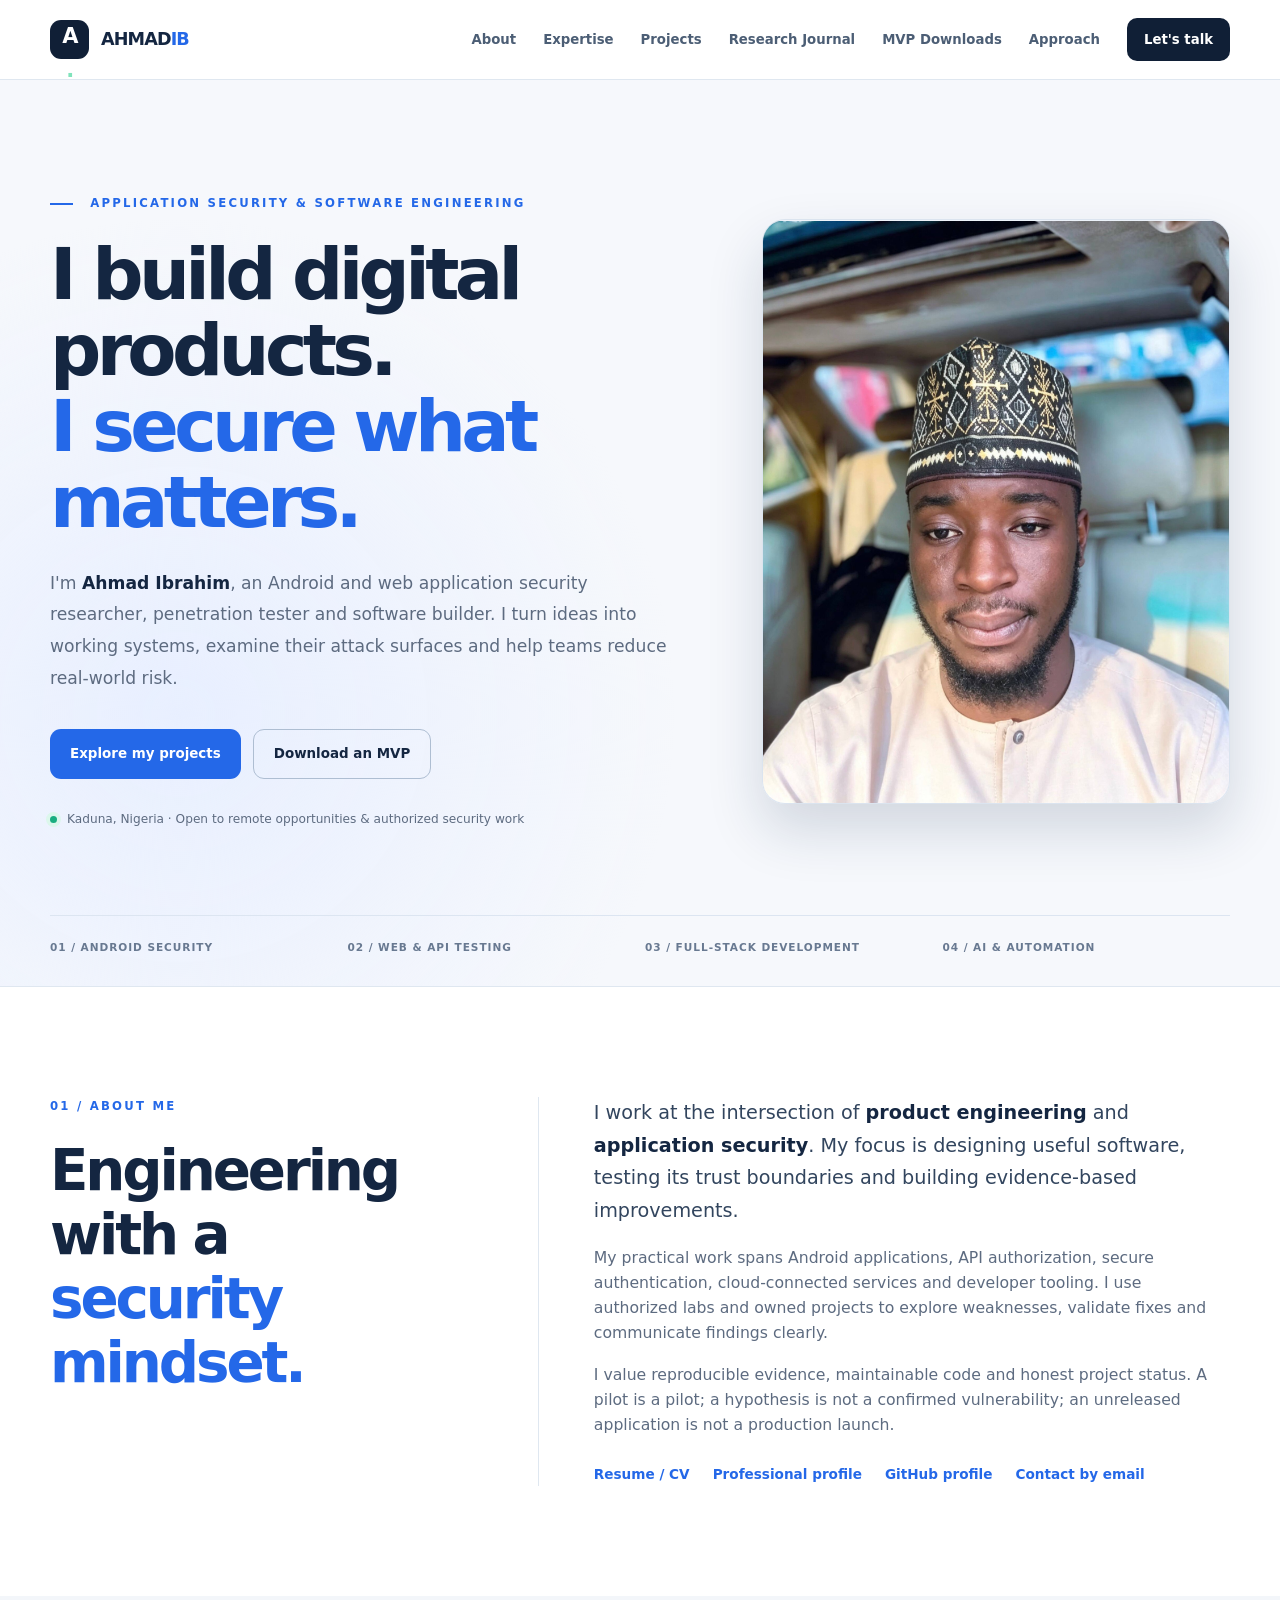
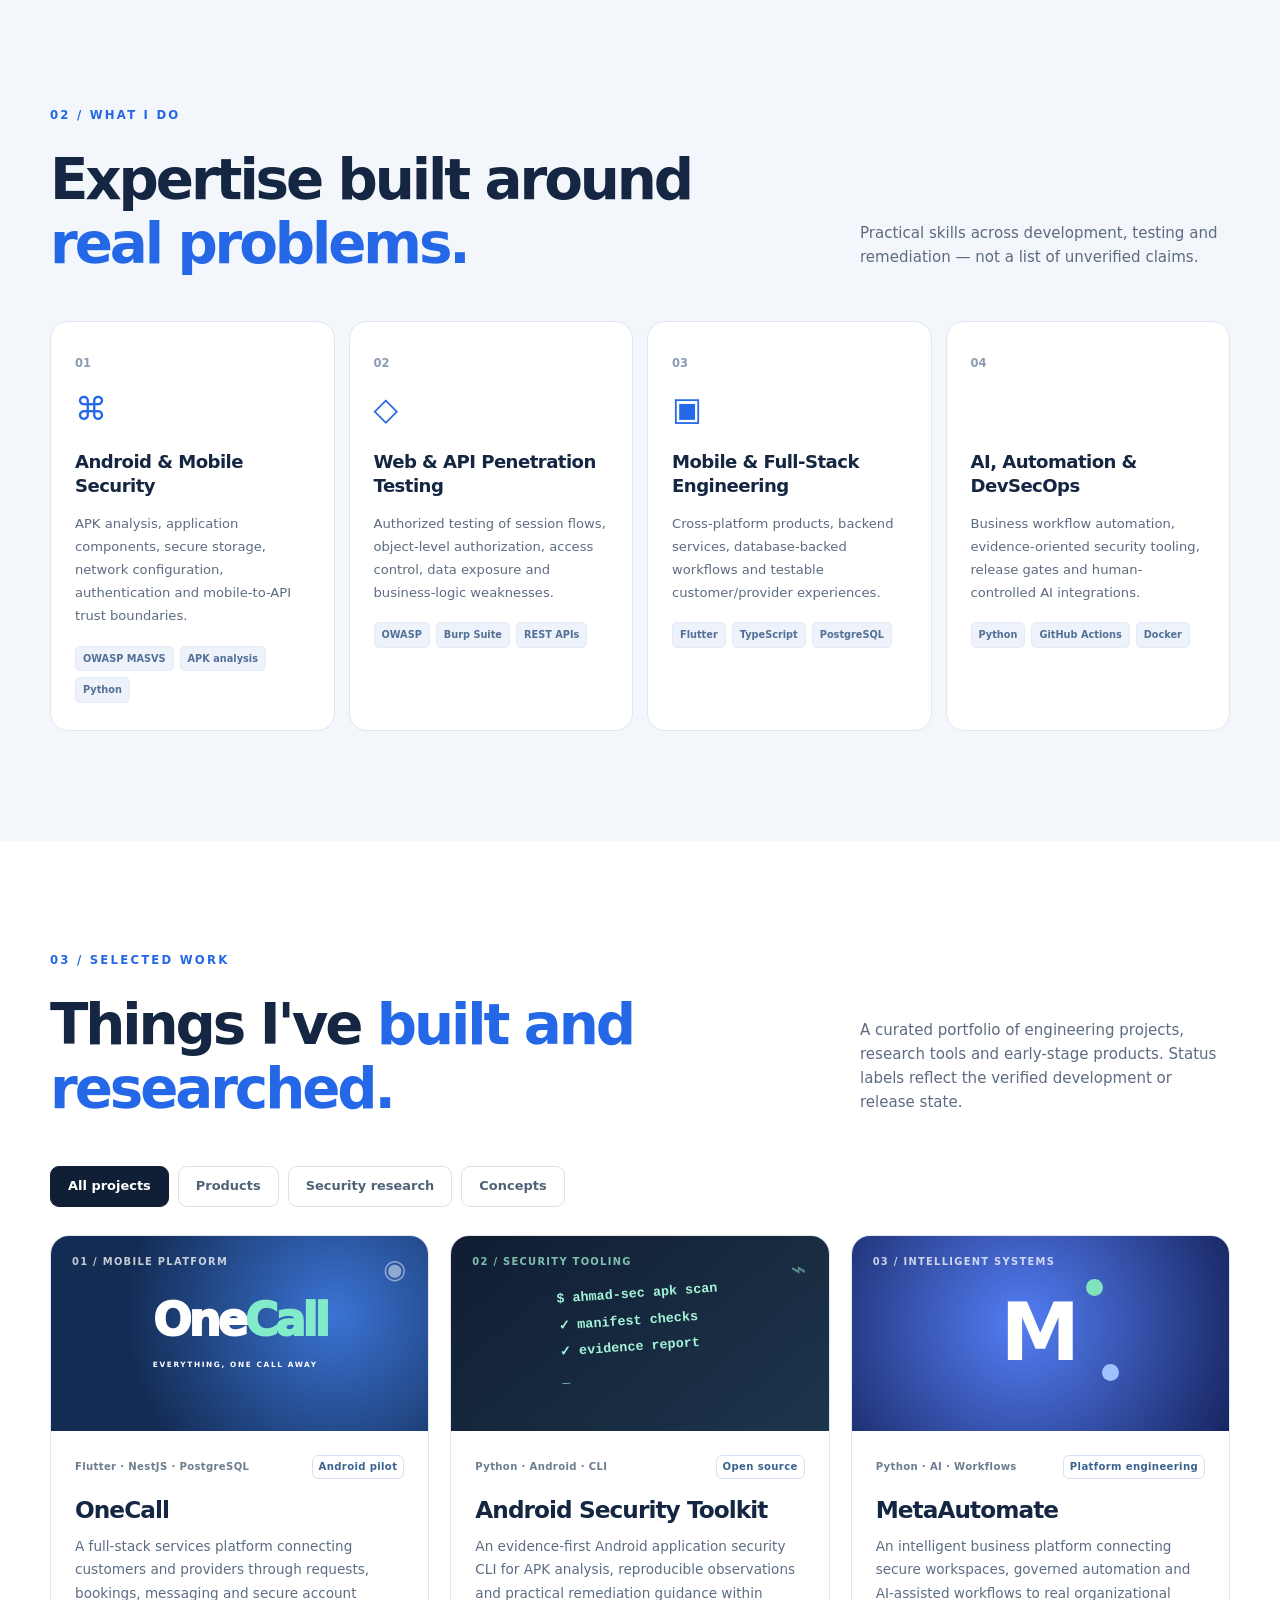
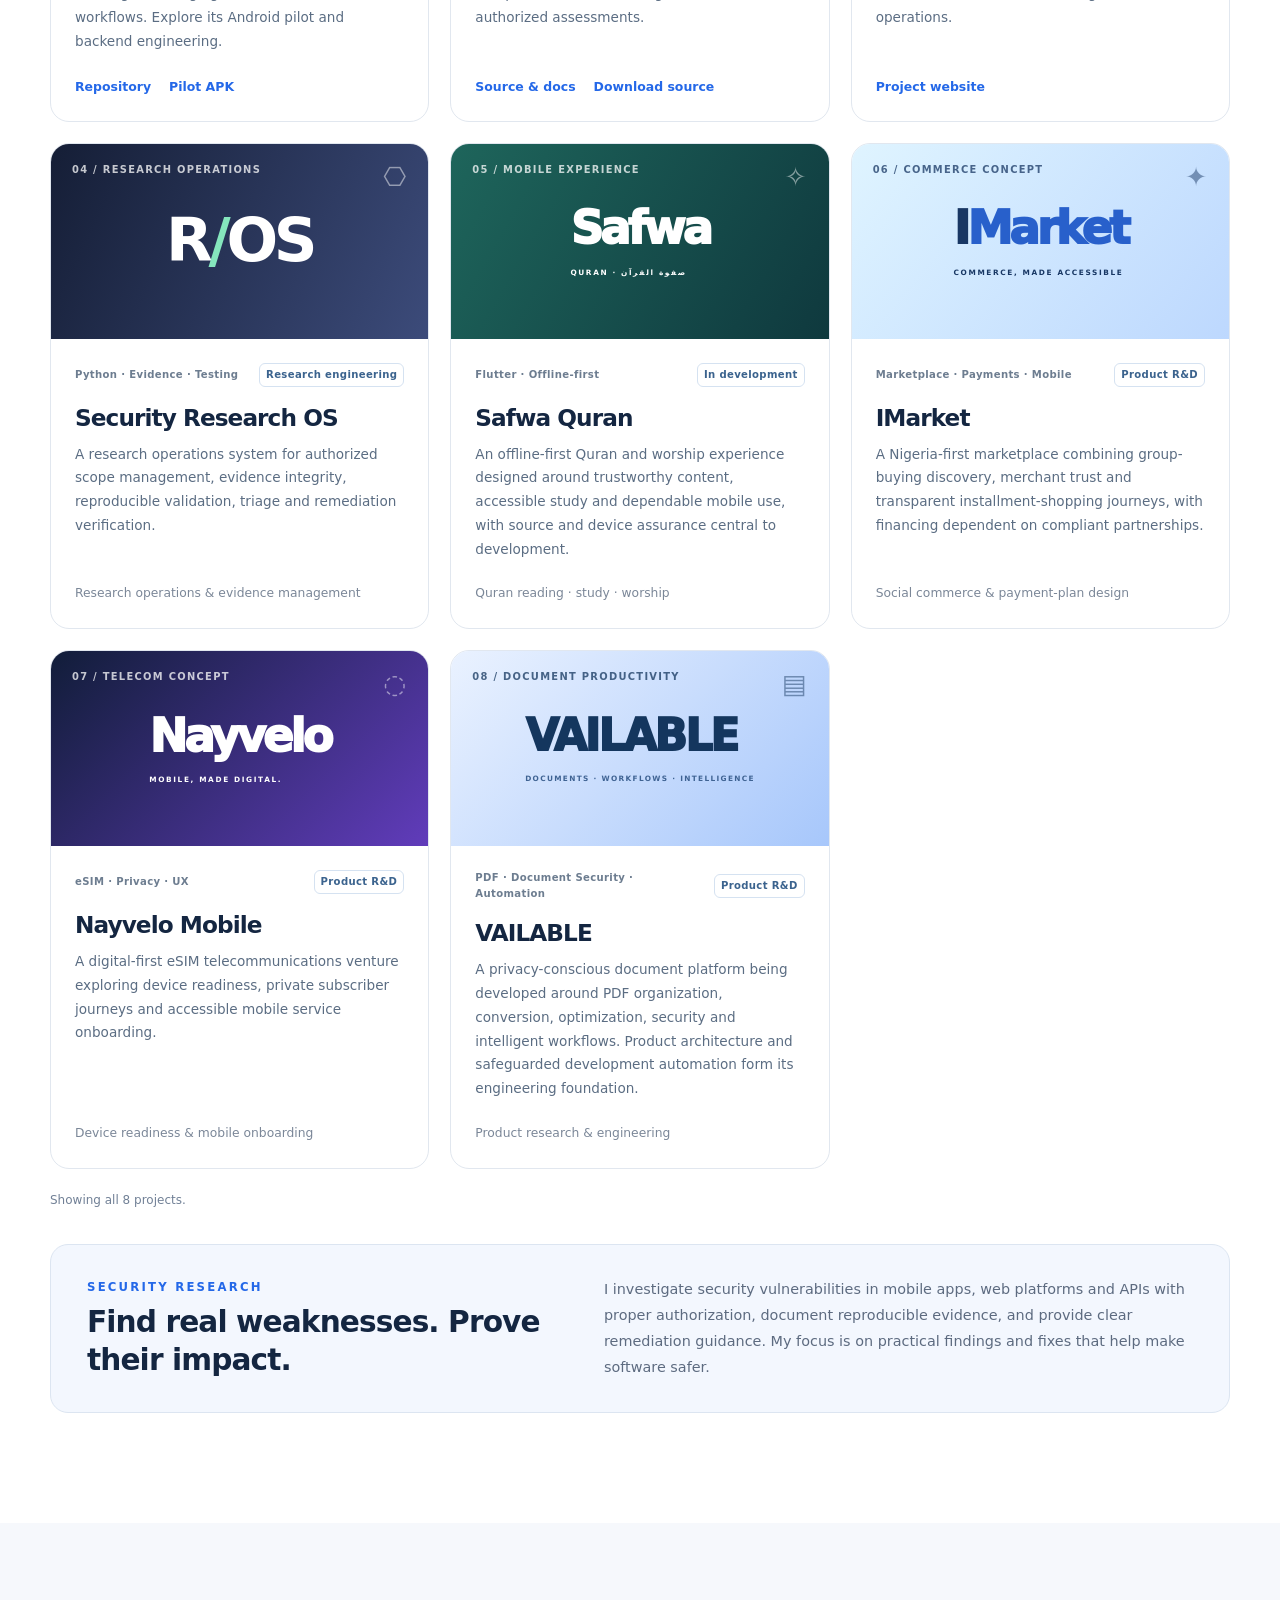
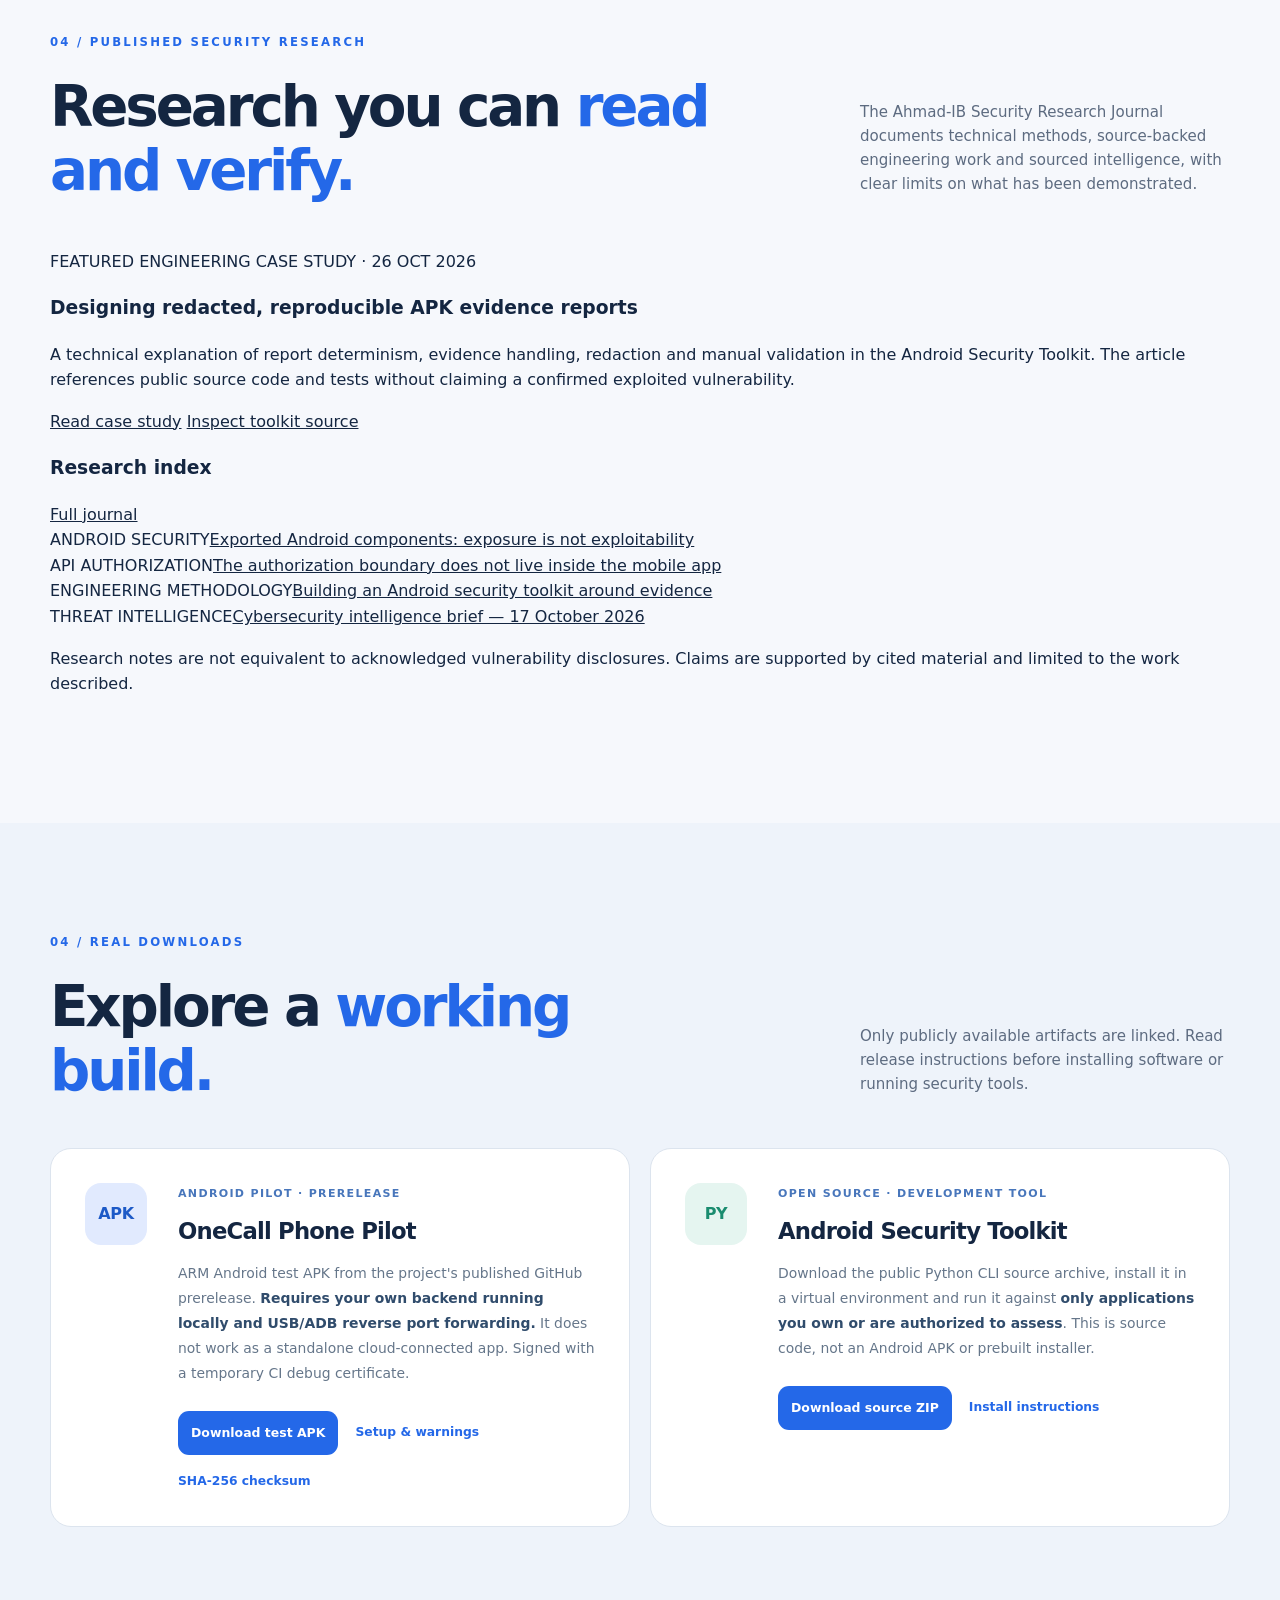
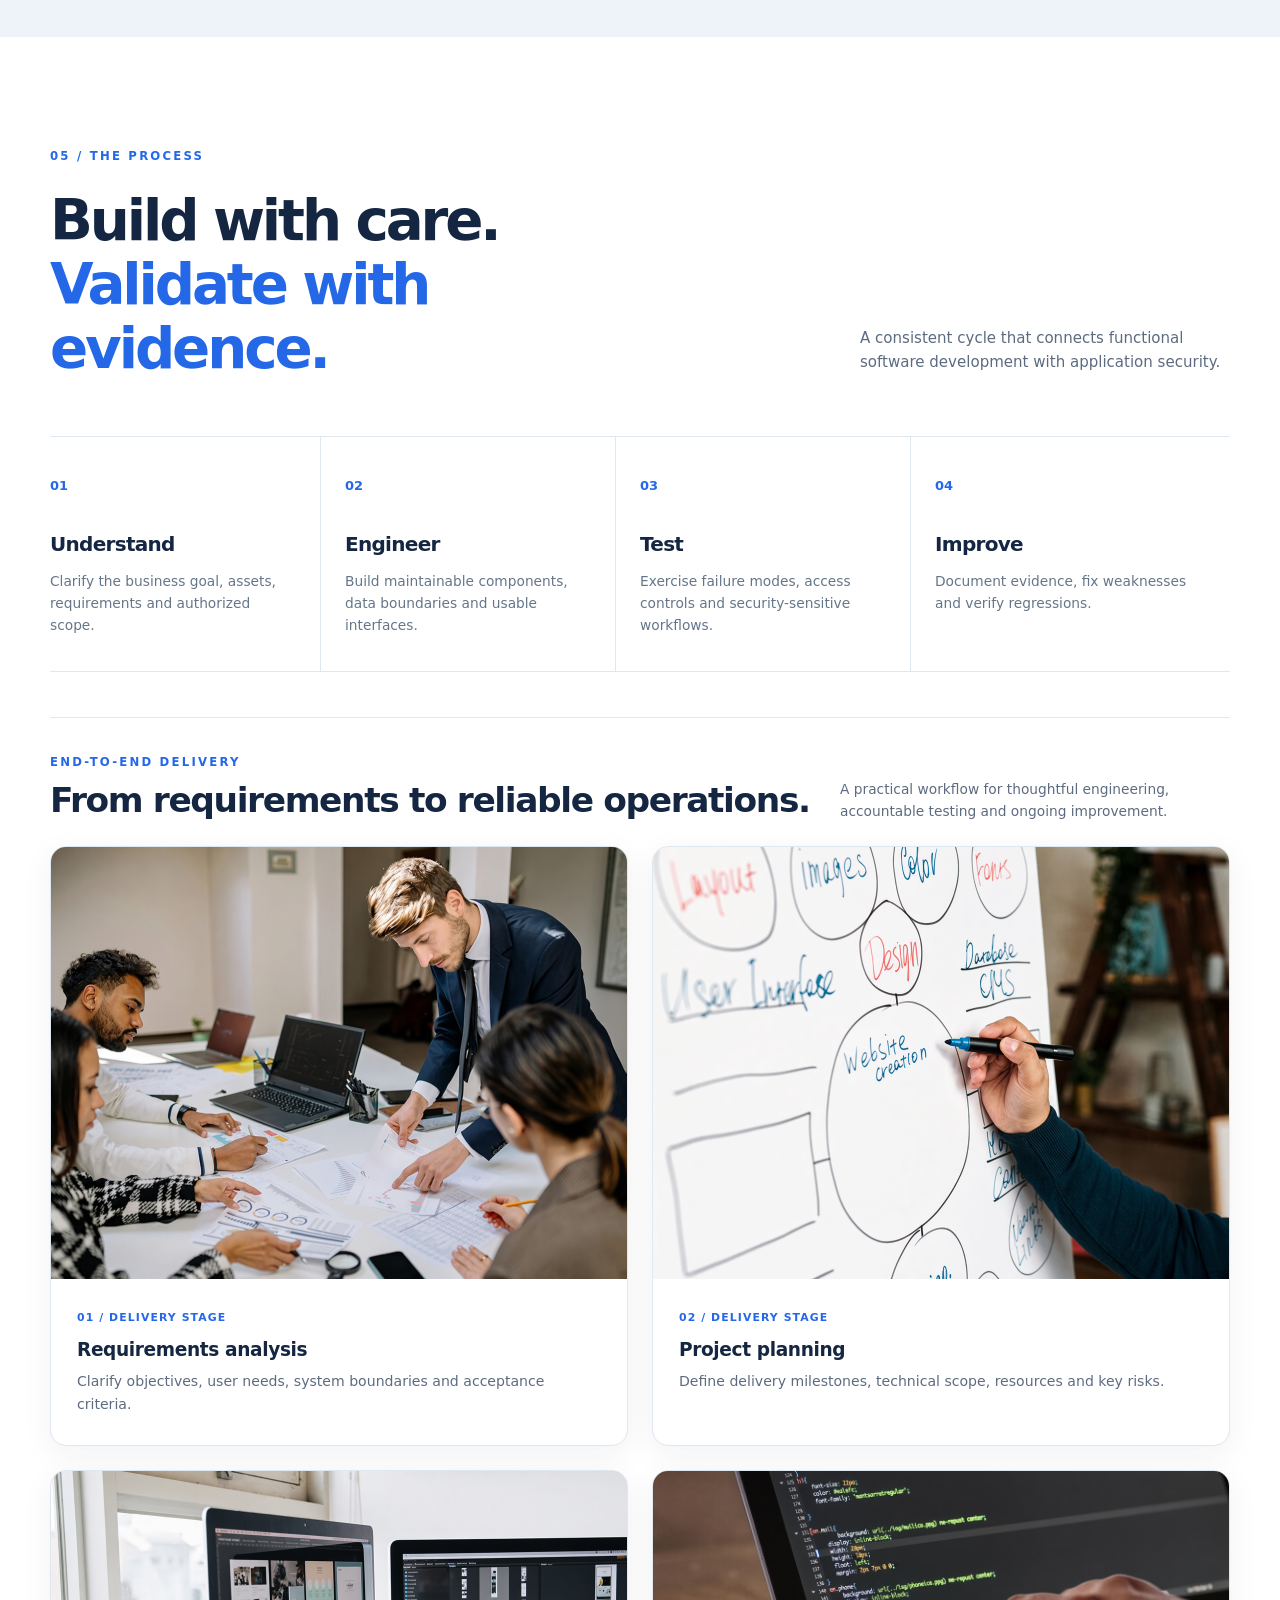
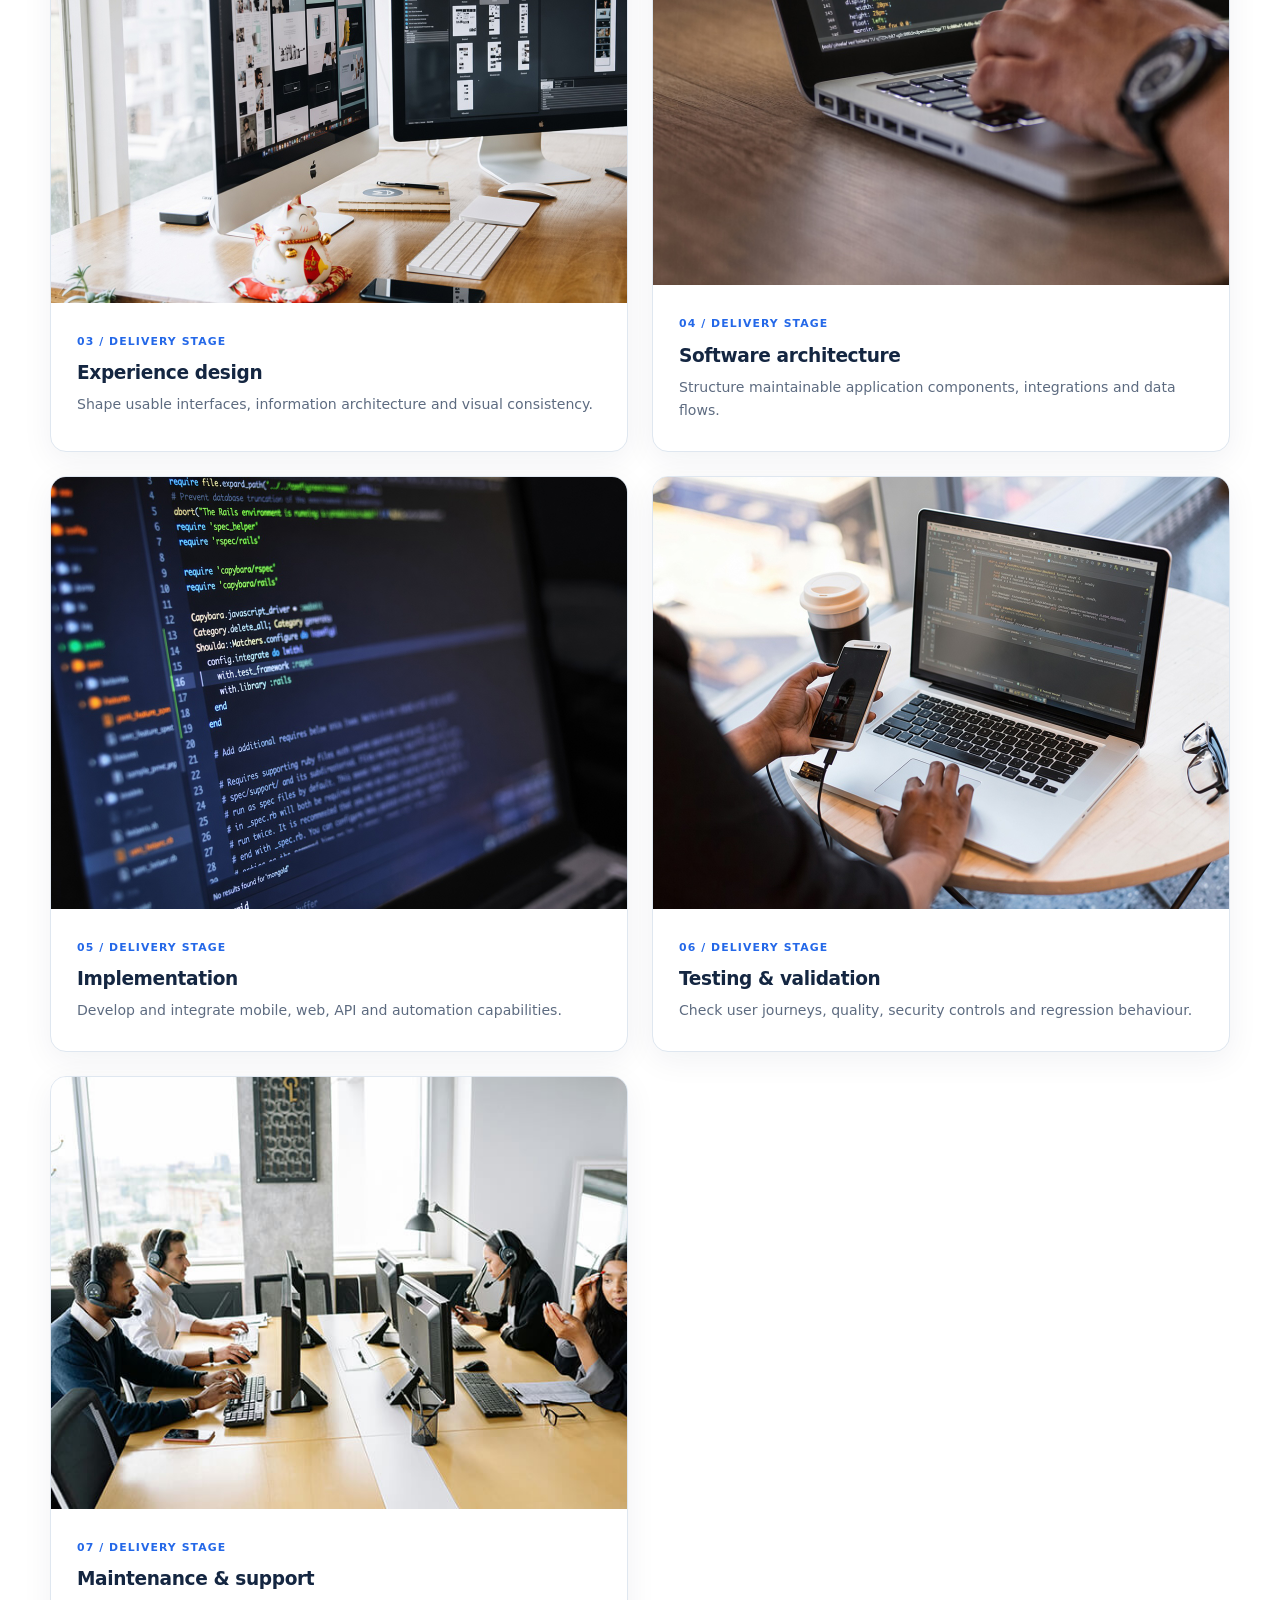
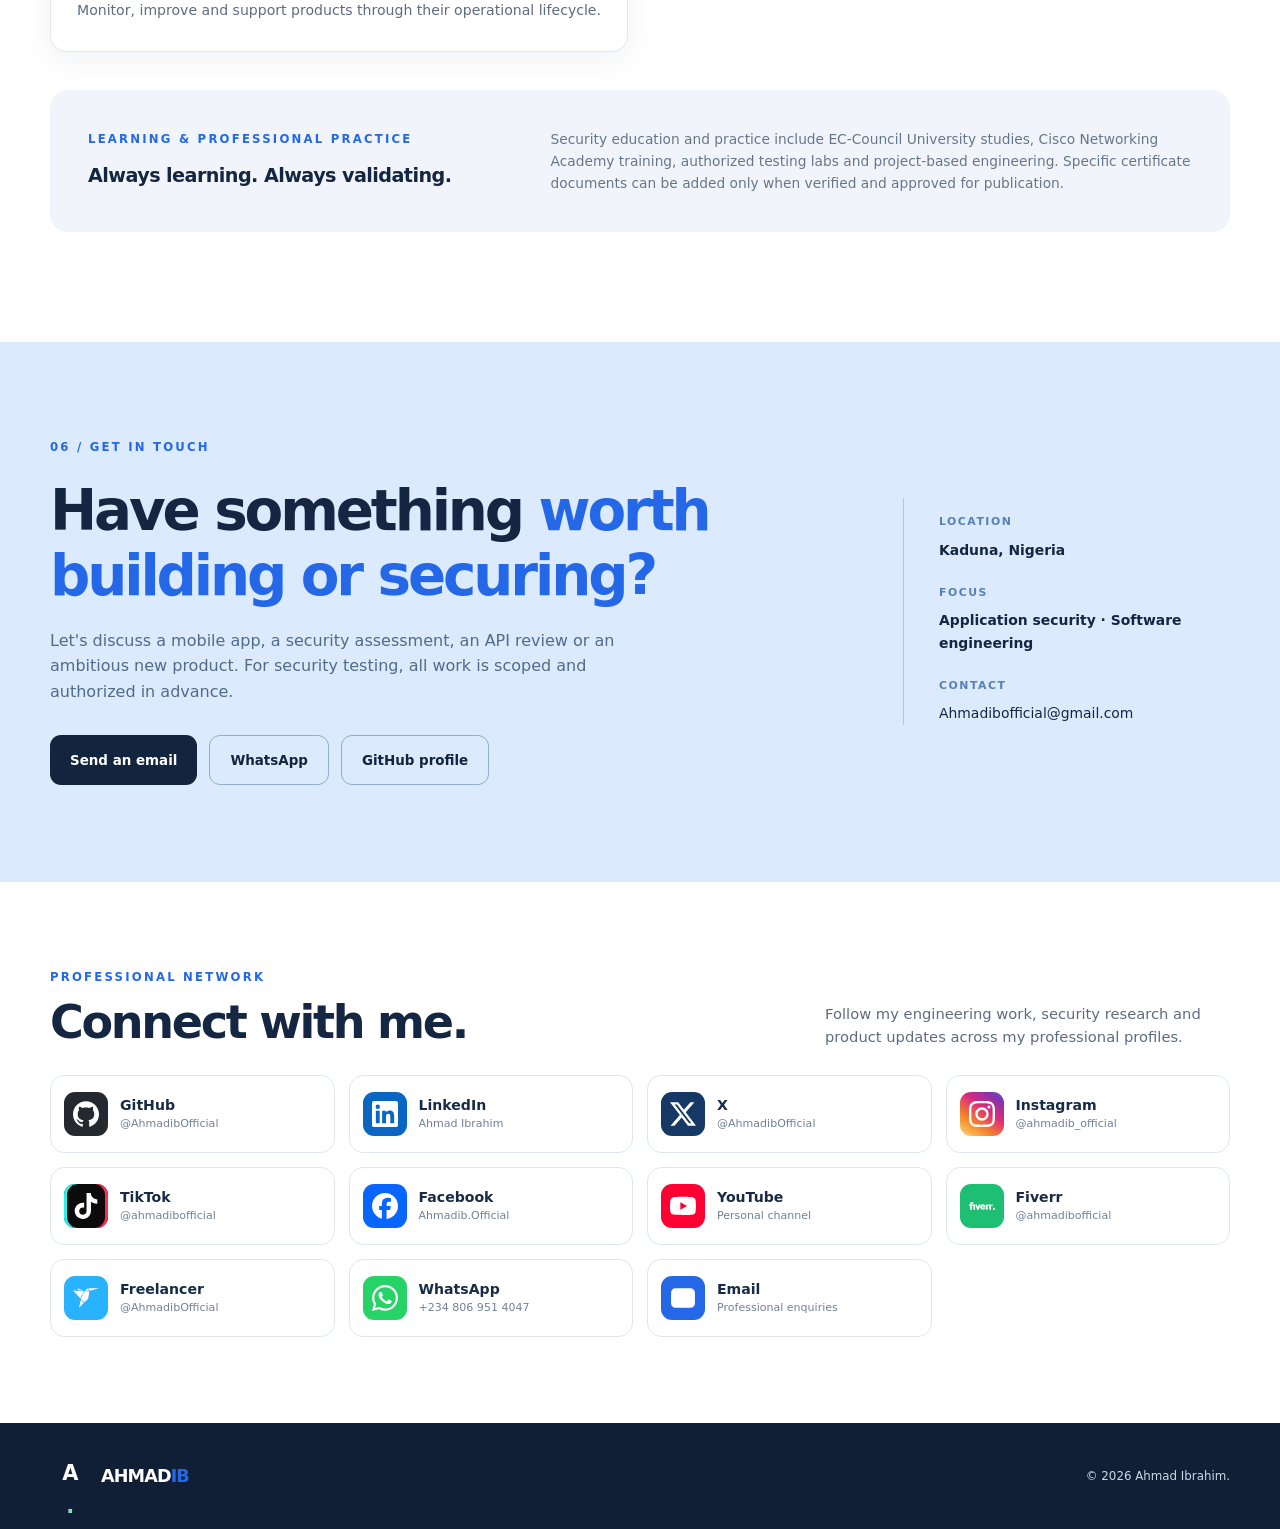
==== commit 2cfb2e27: "feat(portfolio): professional research index and arrow-free navigation" ====
--- a/index.html
+++ b/index.html
@@ -25,8 +25,8 @@
       <a class="brand" href="#home" aria-label="Ahmad Ibrahim, home"><span class="brand-icon">A<span>.</span></span><span>AHMAD<span class="brand-muted">IB</span></span></a>
       <button class="menu-toggle" type="button" aria-controls="site-nav" aria-expanded="false" aria-label="Open navigation"><span></span><span></span><span></span></button>
       <nav id="site-nav" class="site-nav" aria-label="Main navigation">
-        <a href="#about">About</a><a href="#expertise">Expertise</a><a href="#projects">Projects</a><a href="#case-studies">Case Studies</a><a href="#downloads">MVP Downloads</a><a href="#approach">Approach</a>
-        <a class="nav-contact" href="#contact">Let's talk <span aria-hidden="true">↗</span></a>
+        <a href="#about">About</a><a href="#expertise">Expertise</a><a href="#projects">Projects</a><a href="#research">Research Journal</a><a href="#downloads">MVP Downloads</a><a href="#approach">Approach</a>
+        <a class="nav-contact" href="#contact">Let's talk</a>
       </nav>
     </div>
   </header>
@@ -39,8 +39,8 @@
           <h1 id="hero-title">I build digital products.<br><span class="gradient-word">I secure what matters.</span></h1>
           <p class="lead">I'm <strong>Ahmad Ibrahim</strong>, an Android and web application security researcher, penetration tester and software builder. I turn ideas into working systems, examine their attack surfaces and help teams reduce real-world risk.</p>
           <div class="hero-actions">
-            <a class="button button-primary" href="#projects">Explore my projects <span aria-hidden="true">↗</span></a>
-            <a class="button button-outline" href="#downloads">Download an MVP <span aria-hidden="true">↓</span></a>
+            <a class="button button-primary" href="#projects">Explore my projects</a>
+            <a class="button button-outline" href="#downloads">Download an MVP</a>
           </div>
           <div class="hero-foot"><span class="status-light" aria-hidden="true"></span> Kaduna, Nigeria · Open to remote opportunities & authorized security work</div>
         </div>
@@ -64,7 +64,7 @@
         <div class="about-main"><p class="large-paragraph">I work at the intersection of <strong>product engineering</strong> and <strong>application security</strong>. My focus is designing useful software, testing its trust boundaries and building evidence-based improvements.</p>
           <p>My practical work spans Android applications, API authorization, secure authentication, cloud-connected services and developer tooling. I use authorized labs and owned projects to explore weaknesses, validate fixes and communicate findings clearly.</p>
           <p>I value reproducible evidence, maintainable code and honest project status. A pilot is a pilot; a hypothesis is not a confirmed vulnerability; an unreleased application is not a production launch.</p>
-          <div class="about-links"><a href="https://ahmadib.onrender.com/resume.html" target="_blank" rel="noopener noreferrer">Resume / CV <span aria-hidden="true">↗</span></a><a href="https://ahmadib.onrender.com/profile.html" target="_blank" rel="noopener noreferrer">Professional profile <span aria-hidden="true">↗</span></a><a href="https://github.com/AhmadibOfficial" target="_blank" rel="noopener noreferrer">GitHub profile <span aria-hidden="true">↗</span></a><a href="mailto:Ahmadibofficial@gmail.com">Contact by email <span aria-hidden="true">↗</span></a></div>
+          <div class="about-links"><a href="https://ahmadib.onrender.com/resume.html" target="_blank" rel="noopener noreferrer">Resume / CV</a><a href="https://ahmadib.onrender.com/profile.html" target="_blank" rel="noopener noreferrer">Professional profile</a><a href="https://github.com/AhmadibOfficial" target="_blank" rel="noopener noreferrer">GitHub profile</a><a href="mailto:Ahmadibofficial@gmail.com">Contact by email</a></div>
         </div>
       </div>
     </section>
@@ -75,7 +75,7 @@
           <article class="expertise-card"><span class="expertise-index">01</span><div class="expertise-glyph">⌘</div><h3>Android & Mobile Security</h3><p>APK analysis, application components, secure storage, network configuration, authentication and mobile-to-API trust boundaries.</p><div class="tag-row"><span>OWASP MASVS</span><span>APK analysis</span><span>Python</span></div></article>
           <article class="expertise-card"><span class="expertise-index">02</span><div class="expertise-glyph">◇</div><h3>Web & API Penetration Testing</h3><p>Authorized testing of session flows, object-level authorization, access control, data exposure and business-logic weaknesses.</p><div class="tag-row"><span>OWASP</span><span>Burp Suite</span><span>REST APIs</span></div></article>
           <article class="expertise-card"><span class="expertise-index">03</span><div class="expertise-glyph">▣</div><h3>Mobile & Full-Stack Engineering</h3><p>Cross-platform products, backend services, database-backed workflows and testable customer/provider experiences.</p><div class="tag-row"><span>Flutter</span><span>TypeScript</span><span>PostgreSQL</span></div></article>
-          <article class="expertise-card"><span class="expertise-index">04</span><div class="expertise-glyph">↗</div><h3>AI, Automation & DevSecOps</h3><p>Business workflow automation, evidence-oriented security tooling, release gates and human-controlled AI integrations.</p><div class="tag-row"><span>Python</span><span>GitHub Actions</span><span>Docker</span></div></article>
+          <article class="expertise-card"><span class="expertise-index">04</span><div class="expertise-glyph"> </div><h3>AI, Automation & DevSecOps</h3><p>Business workflow automation, evidence-oriented security tooling, release gates and human-controlled AI integrations.</p><div class="tag-row"><span>Python</span><span>GitHub Actions</span><span>Docker</span></div></article>
         </div>
       </div>
     </section>
@@ -84,9 +84,9 @@
       <div class="container"><div class="section-top"><div><p class="overline">03 / SELECTED WORK</p><h2>Things I've <em>built and researched.</em></h2></div><p class="section-intro">A curated portfolio of engineering projects, research tools and early-stage products. Status labels reflect the verified development or release state.</p></div>
         <div class="filter-toolbar" role="group" aria-label="Filter projects"><button type="button" class="filter-button is-active" data-filter="all" aria-pressed="true">All projects</button><button type="button" class="filter-button" data-filter="product" aria-pressed="false">Products</button><button type="button" class="filter-button" data-filter="security" aria-pressed="false">Security research</button><button type="button" class="filter-button" data-filter="concept" aria-pressed="false">Concepts</button></div>
         <div class="projects-grid" id="project-grid">
-          <article class="project-card featured" data-category="product"><div class="project-cover cover-onecall"><span class="cover-number">01 / MOBILE PLATFORM</span><div class="cover-word">One<span>Call</span><small>EVERYTHING, ONE CALL AWAY</small></div><span class="cover-mark">◉</span></div><div class="project-body"><div class="project-meta"><span>Flutter · NestJS · PostgreSQL</span><span class="state">Android pilot</span></div><h3>OneCall</h3><p>A full-stack services platform connecting customers and providers through requests, bookings, messaging and secure account workflows. Explore its Android pilot and backend engineering.</p><div class="project-links"><a href="https://github.com/AhmadibOfficial/OneCall" target="_blank" rel="noopener noreferrer">Repository ↗</a><a href="#downloads">Pilot APK ↓</a></div></div></article>
-          <article class="project-card" data-category="security"><div class="project-cover cover-toolkit"><span class="cover-number">02 / SECURITY TOOLING</span><div class="terminal-lines"><span>$ ahmad-sec apk scan</span><span>✓ manifest checks</span><span>✓ evidence report</span><span>_</span></div><span class="cover-mark">⌁</span></div><div class="project-body"><div class="project-meta"><span>Python · Android · CLI</span><span class="state">Open source</span></div><h3>Android Security Toolkit</h3><p>An evidence-first Android application security CLI for APK analysis, reproducible observations and practical remediation guidance within authorized assessments.</p><div class="project-links"><a href="https://github.com/AhmadibOfficial/android-security-toolkit" target="_blank" rel="noopener noreferrer">Source & docs ↗</a><a href="#downloads">Download source ↓</a></div></div></article>
-          <article class="project-card" data-category="product"><div class="project-cover cover-meta"><span class="cover-number">03 / INTELLIGENT SYSTEMS</span><div class="meta-shape"><span>M</span><i></i><i></i></div><span class="cover-mark">↗</span></div><div class="project-body"><div class="project-meta"><span>Python · AI · Workflows</span><span class="state">Platform engineering</span></div><h3>MetaAutomate</h3><p>An intelligent business platform connecting secure workspaces, governed automation and AI-assisted workflows to real organizational operations.</p><div class="project-links"><a href="https://metaautomate.onrender.com/" target="_blank" rel="noopener noreferrer">Project website ↗</a></div></div></article>
+          <article class="project-card featured" data-category="product"><div class="project-cover cover-onecall"><span class="cover-number">01 / MOBILE PLATFORM</span><div class="cover-word">One<span>Call</span><small>EVERYTHING, ONE CALL AWAY</small></div><span class="cover-mark">◉</span></div><div class="project-body"><div class="project-meta"><span>Flutter · NestJS · PostgreSQL</span><span class="state">Android pilot</span></div><h3>OneCall</h3><p>A full-stack services platform connecting customers and providers through requests, bookings, messaging and secure account workflows. Explore its Android pilot and backend engineering.</p><div class="project-links"><a href="https://github.com/AhmadibOfficial/OneCall" target="_blank" rel="noopener noreferrer">Repository</a><a href="#downloads">Pilot APK</a></div></div></article>
+          <article class="project-card" data-category="security"><div class="project-cover cover-toolkit"><span class="cover-number">02 / SECURITY TOOLING</span><div class="terminal-lines"><span>$ ahmad-sec apk scan</span><span>✓ manifest checks</span><span>✓ evidence report</span><span>_</span></div><span class="cover-mark">⌁</span></div><div class="project-body"><div class="project-meta"><span>Python · Android · CLI</span><span class="state">Open source</span></div><h3>Android Security Toolkit</h3><p>An evidence-first Android application security CLI for APK analysis, reproducible observations and practical remediation guidance within authorized assessments.</p><div class="project-links"><a href="https://github.com/AhmadibOfficial/android-security-toolkit" target="_blank" rel="noopener noreferrer">Source & docs</a><a href="#downloads">Download source</a></div></div></article>
+          <article class="project-card" data-category="product"><div class="project-cover cover-meta"><span class="cover-number">03 / INTELLIGENT SYSTEMS</span><div class="meta-shape"><span>M</span><i></i><i></i></div><span class="cover-mark"> </span></div><div class="project-body"><div class="project-meta"><span>Python · AI · Workflows</span><span class="state">Platform engineering</span></div><h3>MetaAutomate</h3><p>An intelligent business platform connecting secure workspaces, governed automation and AI-assisted workflows to real organizational operations.</p><div class="project-links"><a href="https://metaautomate.onrender.com/" target="_blank" rel="noopener noreferrer">Project website</a></div></div></article>
           <article class="project-card" data-category="security"><div class="project-cover cover-research"><span class="cover-number">04 / RESEARCH OPERATIONS</span><div class="research-symbol">R<span>/</span>OS</div><span class="cover-mark">⎔</span></div><div class="project-body"><div class="project-meta"><span>Python · Evidence · Testing</span><span class="state">Research engineering</span></div><h3>Security Research OS</h3><p>A research operations system for authorized scope management, evidence integrity, reproducible validation, triage and remediation verification.</p><div class="project-links"><span class="link-muted">Research operations & evidence management</span></div></div></article>
           <article class="project-card" data-category="product"><div class="project-cover cover-safwa"><span class="cover-number">05 / MOBILE EXPERIENCE</span><div class="cover-word">Safwa<small>QURAN · صفوة القرآن</small></div><span class="cover-mark">✧</span></div><div class="project-body"><div class="project-meta"><span>Flutter · Offline-first</span><span class="state">In development</span></div><h3>Safwa Quran</h3><p>An offline-first Quran and worship experience designed around trustworthy content, accessible study and dependable mobile use, with source and device assurance central to development.</p><div class="project-links"><span class="link-muted">Quran reading · study · worship</span></div></div></article>
           <article class="project-card" data-category="concept"><div class="project-cover cover-imarket"><span class="cover-number">06 / COMMERCE CONCEPT</span><div class="cover-word">I<span>Market</span><small>COMMERCE, MADE ACCESSIBLE</small></div><span class="cover-mark">✦</span></div><div class="project-body"><div class="project-meta"><span>Marketplace · Payments · Mobile</span><span class="state">Product R&D</span></div><h3>IMarket</h3><p>A Nigeria-first marketplace combining group-buying discovery, merchant trust and transparent installment-shopping journeys, with financing dependent on compliant partnerships.</p><div class="project-links"><span class="link-muted">Social commerce & payment-plan design</span></div></div></article>
@@ -98,49 +98,39 @@
       </div>
     </section>
 
-    <section class="section case-studies-section" id="case-studies" aria-labelledby="case-studies-title">
+    <section class="section research-preview-section" id="research" aria-labelledby="research-preview-title">
       <div class="container">
         <div class="section-top">
-          <div><p class="overline">03A / ENGINEERING EVIDENCE</p><h2 id="case-studies-title">Decisions, code, <em>and evidence.</em></h2></div>
-          <p class="section-intro">A closer look at the engineering work behind selected projects: the problem, the implementation, and what can be checked publicly.</p>
+          <div><p class="overline">04 / PUBLISHED SECURITY RESEARCH</p><h2 id="research-preview-title">Research you can <em>read and verify.</em></h2></div>
+          <p class="section-intro">The Ahmad-IB Security Research Journal documents technical methods, source-backed engineering work and sourced intelligence, with clear limits on what has been demonstrated.</p>
         </div>
-        <div class="case-study-grid">
-          <article class="case-study-card">
-            <p class="case-study-kicker">APPLICATION SECURITY · PUBLISHED 26 OCTOBER 2026</p>
+        <div class="research-preview-grid">
+          <article class="research-preview-feature">
+            <p class="research-preview-label">FEATURED ENGINEERING CASE STUDY · 26 OCT 2026</p>
             <h3>Designing redacted, reproducible APK evidence reports</h3>
-            <p>Static APK inspection can identify risky configurations without proving exploitability. I worked on reporting that keeps observations separate from confirmed security impact and controls sensitive exported evidence.</p>
-            <dl class="case-study-facts">
-              <div><dt>Engineering approach</dt><dd>Deterministic report records, selective redaction, safe file handling and manual-validation boundaries.</dd></div>
-              <div><dt>Public evidence</dt><dd>Technical article, inspectable Python source and documented checks. No real-world exploited vulnerability is claimed.</dd></div>
-            </dl>
-            <div class="case-study-links">
-              <a href="https://ahmadib.onrender.com/articles/redacted-apk-evidence-reports.html" target="_blank" rel="noopener noreferrer">Read engineering case study <span aria-hidden="true">↗</span></a>
-              <a href="https://github.com/AhmadibOfficial/android-security-toolkit" target="_blank" rel="noopener noreferrer">Inspect toolkit source <span aria-hidden="true">↗</span></a>
+            <p>A technical explanation of report determinism, evidence handling, redaction and manual validation in the Android Security Toolkit. The article references public source code and tests without claiming a confirmed exploited vulnerability.</p>
+            <div class="research-preview-actions">
+              <a href="https://ahmadib.onrender.com/articles/redacted-apk-evidence-reports.html" target="_blank" rel="noopener noreferrer">Read case study</a>
+              <a href="https://github.com/AhmadibOfficial/android-security-toolkit" target="_blank" rel="noopener noreferrer">Inspect toolkit source</a>
             </div>
           </article>
-          <article class="case-study-card">
-            <p class="case-study-kicker">MOBILE &amp; BACKEND ENGINEERING · PUBLIC REPOSITORY</p>
-            <h3>OneCall: from service workflows to an Android pilot</h3>
-            <p>Building customer and provider workflows requires coordinated mobile screens, authenticated backend services and operationally testable release steps.</p>
-            <dl class="case-study-facts">
-              <div><dt>Engineering approach</dt><dd>Flutter client, NestJS backend and PostgreSQL data workflows for a multi-role services platform.</dd></div>
-              <div><dt>Verified release boundary</dt><dd>The published Android prerelease depends on a locally running backend and USB/ADB reverse forwarding. It is not a standalone production app.</dd></div>
-            </dl>
-            <div class="case-study-links">
-              <a href="https://github.com/AhmadibOfficial/OneCall" target="_blank" rel="noopener noreferrer">Review public repository <span aria-hidden="true">↗</span></a>
-              <a href="https://github.com/AhmadibOfficial/OneCall/releases/tag/phone-pilot-10-1" target="_blank" rel="noopener noreferrer">Read pilot release notes <span aria-hidden="true">↗</span></a>
-            </div>
-          </article>
+          <div class="research-preview-list" aria-labelledby="research-index-title">
+            <div class="research-index-head"><h3 id="research-index-title">Research index</h3><a href="https://ahmadib.onrender.com/#research" target="_blank" rel="noopener noreferrer">Full journal</a></div>
+            <div class="research-index-item"><span>ANDROID SECURITY</span><a href="https://ahmadib.onrender.com/articles/exported-android-components.html" target="_blank" rel="noopener noreferrer">Exported Android components: exposure is not exploitability</a></div>
+            <div class="research-index-item"><span>API AUTHORIZATION</span><a href="https://ahmadib.onrender.com/articles/api-authorization-boundaries.html" target="_blank" rel="noopener noreferrer">The authorization boundary does not live inside the mobile app</a></div>
+            <div class="research-index-item"><span>ENGINEERING METHODOLOGY</span><a href="https://ahmadib.onrender.com/articles/android-security-toolkit.html" target="_blank" rel="noopener noreferrer">Building an Android security toolkit around evidence</a></div>
+            <div class="research-index-item"><span>THREAT INTELLIGENCE</span><a href="https://ahmadib.onrender.com/articles/intelligence-2026-10-17.html" target="_blank" rel="noopener noreferrer">Cybersecurity intelligence brief — 17 October 2026</a></div>
+            <p class="research-index-note">Research notes are not equivalent to acknowledged vulnerability disclosures. Claims are supported by cited material and limited to the work described.</p>
+          </div>
         </div>
-        <p class="case-study-note">These are engineering records, not claims of production-scale adoption, certified audits or vulnerabilities found in unauthorized systems.</p>
       </div>
     </section>
 
     <section class="section downloads-section" id="downloads">
       <div class="container"><div class="section-top"><div><p class="overline">04 / REAL DOWNLOADS</p><h2>Explore a <em>working build.</em></h2></div><p class="section-intro">Only publicly available artifacts are linked. Read release instructions before installing software or running security tools.</p></div>
         <div class="download-grid">
-          <article class="download-card"><div class="download-icon">APK</div><div><p class="download-kicker">ANDROID PILOT · PRERELEASE</p><h3>OneCall Phone Pilot</h3><p>ARM Android test APK from the project's published GitHub prerelease. <strong>Requires your own backend running locally and USB/ADB reverse port forwarding.</strong> It does not work as a standalone cloud-connected app. Signed with a temporary CI debug certificate.</p><div class="download-actions"><a class="button button-primary" href="https://github.com/AhmadibOfficial/OneCall/releases/download/phone-pilot-10-1/OneCall-phone-arm.apk" target="_blank" rel="noopener noreferrer">Download test APK ↓</a><a class="text-link" href="https://github.com/AhmadibOfficial/OneCall/releases/tag/phone-pilot-10-1" target="_blank" rel="noopener noreferrer">Setup & warnings ↗</a><a class="text-link" href="https://github.com/AhmadibOfficial/OneCall/releases/download/phone-pilot-10-1/SHA256SUMS.txt" target="_blank" rel="noopener noreferrer">SHA-256 checksum ↗</a></div></div></article>
-          <article class="download-card"><div class="download-icon code-icon">PY</div><div><p class="download-kicker">OPEN SOURCE · DEVELOPMENT TOOL</p><h3>Android Security Toolkit</h3><p>Download the public Python CLI source archive, install it in a virtual environment and run it against <strong>only applications you own or are authorized to assess</strong>. This is source code, not an Android APK or prebuilt installer.</p><div class="download-actions"><a class="button button-primary" href="https://github.com/AhmadibOfficial/android-security-toolkit/archive/refs/heads/main.zip" target="_blank" rel="noopener noreferrer">Download source ZIP ↓</a><a class="text-link" href="https://github.com/AhmadibOfficial/android-security-toolkit#install" target="_blank" rel="noopener noreferrer">Install instructions ↗</a></div></div></article>
+          <article class="download-card"><div class="download-icon">APK</div><div><p class="download-kicker">ANDROID PILOT · PRERELEASE</p><h3>OneCall Phone Pilot</h3><p>ARM Android test APK from the project's published GitHub prerelease. <strong>Requires your own backend running locally and USB/ADB reverse port forwarding.</strong> It does not work as a standalone cloud-connected app. Signed with a temporary CI debug certificate.</p><div class="download-actions"><a class="button button-primary" href="https://github.com/AhmadibOfficial/OneCall/releases/download/phone-pilot-10-1/OneCall-phone-arm.apk" target="_blank" rel="noopener noreferrer">Download test APK</a><a class="text-link" href="https://github.com/AhmadibOfficial/OneCall/releases/tag/phone-pilot-10-1" target="_blank" rel="noopener noreferrer">Setup & warnings</a><a class="text-link" href="https://github.com/AhmadibOfficial/OneCall/releases/download/phone-pilot-10-1/SHA256SUMS.txt" target="_blank" rel="noopener noreferrer">SHA-256 checksum</a></div></div></article>
+          <article class="download-card"><div class="download-icon code-icon">PY</div><div><p class="download-kicker">OPEN SOURCE · DEVELOPMENT TOOL</p><h3>Android Security Toolkit</h3><p>Download the public Python CLI source archive, install it in a virtual environment and run it against <strong>only applications you own or are authorized to assess</strong>. This is source code, not an Android APK or prebuilt installer.</p><div class="download-actions"><a class="button button-primary" href="https://github.com/AhmadibOfficial/android-security-toolkit/archive/refs/heads/main.zip" target="_blank" rel="noopener noreferrer">Download source ZIP</a><a class="text-link" href="https://github.com/AhmadibOfficial/android-security-toolkit#install" target="_blank" rel="noopener noreferrer">Install instructions</a></div></div></article>
         </div>
         
       </div>
@@ -167,13 +157,13 @@
       </div>
     </section>
 
-    <section class="contact-section" id="contact"><div class="container contact-layout"><div><p class="overline">06 / GET IN TOUCH</p><h2>Have something <em>worth building or securing?</em></h2><p>Let's discuss a mobile app, a security assessment, an API review or an ambitious new product. For security testing, all work is scoped and authorized in advance.</p><div class="contact-buttons"><a class="button button-dark" href="mailto:Ahmadibofficial@gmail.com?subject=Project%20or%20security%20assessment%20enquiry">Send an email ↗</a><a class="button button-contact-outline" href="https://wa.me/2348069514047" target="_blank" rel="noopener noreferrer">WhatsApp ↗</a><a class="button button-contact-outline" href="https://github.com/AhmadibOfficial" target="_blank" rel="noopener noreferrer">GitHub profile ↗</a></div></div><div class="contact-side"><span>LOCATION</span><strong>Kaduna, Nigeria</strong><span>FOCUS</span><strong>Application security · Software engineering</strong><span>CONTACT</span><a href="mailto:Ahmadibofficial@gmail.com">Ahmadibofficial@gmail.com</a></div></div></section>
+    <section class="contact-section" id="contact"><div class="container contact-layout"><div><p class="overline">06 / GET IN TOUCH</p><h2>Have something <em>worth building or securing?</em></h2><p>Let's discuss a mobile app, a security assessment, an API review or an ambitious new product. For security testing, all work is scoped and authorized in advance.</p><div class="contact-buttons"><a class="button button-dark" href="mailto:Ahmadibofficial@gmail.com?subject=Project%20or%20security%20assessment%20enquiry">Send an email</a><a class="button button-contact-outline" href="https://wa.me/2348069514047" target="_blank" rel="noopener noreferrer">WhatsApp</a><a class="button button-contact-outline" href="https://github.com/AhmadibOfficial" target="_blank" rel="noopener noreferrer">GitHub profile</a></div></div><div class="contact-side"><span>LOCATION</span><strong>Kaduna, Nigeria</strong><span>FOCUS</span><strong>Application security · Software engineering</strong><span>CONTACT</span><a href="mailto:Ahmadibofficial@gmail.com">Ahmadibofficial@gmail.com</a></div></div></section>
   <section class="social-presence" id="connect" aria-labelledby="connect-title">
  <div class="container">
   <div class="social-presence-head"><div><p class="overline">PROFESSIONAL NETWORK</p><h2 id="connect-title">Connect with me.</h2></div><p>Follow my engineering work, security research and product updates across my professional profiles.</p></div>
-  <div class="social-account-grid"><a class="social-account social-github" href="https://github.com/AhmadibOfficial" target="_blank" rel="me noopener noreferrer" aria-label="GitHub: @AhmadibOfficial (opens in a new tab)"><span class="social-logo"><svg aria-hidden="true" focusable="false" width="27" height="27" fill="currentColor" role="img" viewBox="0 0 24 24" xmlns="http://www.w3.org/2000/svg"><path d="M12 .297c-6.63 0-12 5.373-12 12 0 5.303 3.438 9.8 8.205 11.385.6.113.82-.258.82-.577 0-.285-.01-1.04-.015-2.04-3.338.724-4.042-1.61-4.042-1.61C4.422 18.07 3.633 17.7 3.633 17.7c-1.087-.744.084-.729.084-.729 1.205.084 1.838 1.236 1.838 1.236 1.07 1.835 2.809 1.305 3.495.998.108-.776.417-1.305.76-1.605-2.665-.3-5.466-1.332-5.466-5.93 0-1.31.465-2.38 1.235-3.22-.135-.303-.54-1.523.105-3.176 0 0 1.005-.322 3.3 1.23.96-.267 1.98-.399 3-.405 1.02.006 2.04.138 3 .405 2.28-1.552 3.285-1.23 3.285-1.23.645 1.653.24 2.873.12 3.176.765.84 1.23 1.91 1.23 3.22 0 4.61-2.805 5.625-5.475 5.92.42.36.81 1.096.81 2.22 0 1.606-.015 2.896-.015 3.286 0 .315.21.69.825.57C20.565 22.092 24 17.592 24 12.297c0-6.627-5.373-12-12-12"/></svg></span><span class="social-info"><strong>GitHub</strong><small>@AhmadibOfficial</small></span><span class="social-outbound" aria-hidden="true">↗</span></a><a class="social-account social-linkedin" href="https://www.linkedin.com/in/ahmad-ib" target="_blank" rel="me noopener noreferrer" aria-label="LinkedIn: Ahmad Ibrahim (opens in a new tab)"><span class="social-logo"><svg role="img" aria-hidden="true" focusable="false" width="27" height="27" fill="currentColor" viewBox="0 0 24 24" xmlns="http://www.w3.org/2000/svg"><path d="M20.447 20.452h-3.554v-5.569c0-1.328-.027-3.036-1.852-3.036-1.853 0-2.136 1.445-2.136 2.938v5.667H9.35V9h3.414v1.561h.049c.477-.9 1.637-1.85 3.369-1.85 3.601 0 4.268 2.37 4.268 5.455v6.286zM5.337 7.433a2.062 2.062 0 1 1 0-4.124 2.062 2.062 0 0 1 0 4.124zM7.119 20.452H3.555V9H7.12v11.452zM22.225 0H1.771C.792 0 0 .774 0 1.729v20.542C0 23.227.792 24 1.771 24h20.451C23.2 24 24 23.227 24 22.271V1.729C24 .774 23.2 0 22.222 0h.003z"/></svg></span><span class="social-info"><strong>LinkedIn</strong><small>Ahmad Ibrahim</small></span><span class="social-outbound" aria-hidden="true">↗</span></a><a class="social-account social-x" href="https://x.com/AhmadibOfficial" target="_blank" rel="me noopener noreferrer" aria-label="X: @AhmadibOfficial (opens in a new tab)"><span class="social-logo"><svg role="img" aria-hidden="true" focusable="false" width="25" height="25" fill="#ffffff" viewBox="0 0 24 24" xmlns="http://www.w3.org/2000/svg"><path d="M18.901 1.153h3.68l-8.04 9.188L24 22.847h-7.406l-5.8-7.584-6.638 7.584H.475l8.599-9.829L0 1.153h7.594l5.243 6.932zM17.61 20.644h2.039L6.486 3.24H4.298z"/></svg></span><span class="social-info"><strong>X</strong><small>@AhmadibOfficial</small></span><span class="social-outbound" aria-hidden="true">↗</span></a><a class="social-account social-instagram" href="https://www.instagram.com/ahmadib_official/" target="_blank" rel="me noopener noreferrer" aria-label="Instagram: @ahmadib_official (opens in a new tab)"><span class="social-logo"><svg aria-hidden="true" focusable="false" width="27" height="27" fill="currentColor" role="img" viewBox="0 0 24 24" xmlns="http://www.w3.org/2000/svg"><path d="M7.0301.084c-1.2768.0602-2.1487.264-2.911.5634-.7888.3075-1.4575.72-2.1228 1.3877-.6652.6677-1.075 1.3368-1.3802 2.127-.2954.7638-.4956 1.6365-.552 2.914-.0564 1.2775-.0689 1.6882-.0626 4.947.0062 3.2586.0206 3.6671.0825 4.9473.061 1.2765.264 2.1482.5635 2.9107.308.7889.72 1.4573 1.388 2.1228.6679.6655 1.3365 1.0743 2.1285 1.38.7632.295 1.6361.4961 2.9134.552 1.2773.056 1.6884.069 4.9462.0627 3.2578-.0062 3.668-.0207 4.9478-.0814 1.28-.0607 2.147-.2652 2.9098-.5633.7889-.3086 1.4578-.72 2.1228-1.3881.665-.6682 1.0745-1.3378 1.3795-2.1284.2957-.7632.4966-1.636.552-2.9124.056-1.2809.0692-1.6898.063-4.948-.0063-3.2583-.021-3.6668-.0817-4.9465-.0607-1.2797-.264-2.1487-.5633-2.9117-.3084-.7889-.72-1.4568-1.3876-2.1228C21.2982 1.33 20.628.9208 19.8378.6165 19.074.321 18.2017.1197 16.9244.0645 15.6471.0093 15.236-.005 11.977.0014 8.718.0076 8.31.0215 7.0301.0839m.1402 21.6932c-1.17-.0509-1.8053-.2453-2.2287-.408-.5606-.216-.96-.4771-1.3819-.895-.422-.4178-.6811-.8186-.9-1.378-.1644-.4234-.3624-1.058-.4171-2.228-.0595-1.2645-.072-1.6442-.079-4.848-.007-3.2037.0053-3.583.0607-4.848.05-1.169.2456-1.805.408-2.2282.216-.5613.4762-.96.895-1.3816.4188-.4217.8184-.6814 1.3783-.9003.423-.1651 1.0575-.3614 2.227-.4171 1.2655-.06 1.6447-.072 4.848-.079 3.2033-.007 3.5835.005 4.8495.0608 1.169.0508 1.8053.2445 2.228.408.5608.216.96.4754 1.3816.895.4217.4194.6816.8176.9005 1.3787.1653.4217.3617 1.056.4169 2.2263.0602 1.2655.0739 1.645.0796 4.848.0058 3.203-.0055 3.5834-.061 4.848-.051 1.17-.245 1.8055-.408 2.2294-.216.5604-.4763.96-.8954 1.3814-.419.4215-.8181.6811-1.3783.9-.4224.1649-1.0577.3617-2.2262.4174-1.2656.0595-1.6448.072-4.8493.079-3.2045.007-3.5825-.006-4.848-.0608M16.953 5.5864A1.44 1.44 0 1 0 18.39 4.144a1.44 1.44 0 0 0-1.437 1.4424M5.8385 12.012c.0067 3.4032 2.7706 6.1557 6.173 6.1493 3.4026-.0065 6.157-2.7701 6.1506-6.1733-.0065-3.4032-2.771-6.1565-6.174-6.1498-3.403.0067-6.156 2.771-6.1496 6.1738M8 12.0077a4 4 0 1 1 4.008 3.9921A3.9996 3.9996 0 0 1 8 12.0077"/></svg></span><span class="social-info"><strong>Instagram</strong><small>@ahmadib_official</small></span><span class="social-outbound" aria-hidden="true">↗</span></a><a class="social-account social-tiktok" href="https://www.tiktok.com/@ahmadibofficial" target="_blank" rel="me noopener noreferrer" aria-label="TikTok: @ahmadibofficial (opens in a new tab)"><span class="social-logo"><svg aria-hidden="true" focusable="false" width="27" height="27" fill="currentColor" role="img" viewBox="0 0 24 24" xmlns="http://www.w3.org/2000/svg"><path d="M12.525.02c1.31-.02 2.61-.01 3.91-.02.08 1.53.63 3.09 1.75 4.17 1.12 1.11 2.7 1.62 4.24 1.79v4.03c-1.44-.05-2.89-.35-4.2-.97-.57-.26-1.1-.59-1.62-.93-.01 2.92.01 5.84-.02 8.75-.08 1.4-.54 2.79-1.35 3.94-1.31 1.92-3.58 3.17-5.91 3.21-1.43.08-2.86-.31-4.08-1.03-2.02-1.19-3.44-3.37-3.65-5.71-.02-.5-.03-1-.01-1.49.18-1.9 1.12-3.72 2.58-4.96 1.66-1.44 3.98-2.13 6.15-1.72.02 1.48-.04 2.96-.04 4.44-.99-.32-2.15-.23-3.02.37-.63.41-1.11 1.04-1.36 1.75-.21.51-.15 1.07-.14 1.61.24 1.64 1.82 3.02 3.5 2.87 1.12-.01 2.19-.66 2.77-1.61.19-.33.4-.67.41-1.06.1-1.79.06-3.57.07-5.36.01-4.03-.01-8.05.02-12.07z"/></svg></span><span class="social-info"><strong>TikTok</strong><small>@ahmadibofficial</small></span><span class="social-outbound" aria-hidden="true">↗</span></a><a class="social-account social-facebook" href="https://web.facebook.com/Ahmadib.Official" target="_blank" rel="me noopener noreferrer" aria-label="Facebook: Ahmadib.Official (opens in a new tab)"><span class="social-logo"><svg aria-hidden="true" focusable="false" width="27" height="27" fill="currentColor" role="img" viewBox="0 0 24 24" xmlns="http://www.w3.org/2000/svg"><path d="M9.101 23.691v-7.98H6.627v-3.667h2.474v-1.58c0-4.085 1.848-5.978 5.858-5.978.401 0 .955.042 1.468.103a8.68 8.68 0 0 1 1.141.195v3.325a8.623 8.623 0 0 0-.653-.036 26.805 26.805 0 0 0-.733-.009c-.707 0-1.259.096-1.675.309a1.686 1.686 0 0 0-.679.622c-.258.42-.374.995-.374 1.752v1.297h3.919l-.386 2.103-.287 1.564h-3.246v8.245C19.396 23.238 24 18.179 24 12.044c0-6.627-5.373-12-12-12s-12 5.373-12 12c0 5.628 3.874 10.35 9.101 11.647Z"/></svg></span><span class="social-info"><strong>Facebook</strong><small>Ahmadib.Official</small></span><span class="social-outbound" aria-hidden="true">↗</span></a><a class="social-account social-youtube" href="https://www.youtube.com/channel/UCFwSWl99N4DVZPKe0Xe1SWA" target="_blank" rel="me noopener noreferrer" aria-label="YouTube: AhmadibOfficial (opens in a new tab)"><span class="social-logo"><svg aria-hidden="true" focusable="false" width="27" height="27" fill="currentColor" role="img" viewBox="0 0 24 24" xmlns="http://www.w3.org/2000/svg"><path d="M23.498 6.186a3.016 3.016 0 0 0-2.122-2.136C19.505 3.545 12 3.545 12 3.545s-7.505 0-9.377.505A3.017 3.017 0 0 0 .502 6.186C0 8.07 0 12 0 12s0 3.93.502 5.814a3.016 3.016 0 0 0 2.122 2.136c1.871.505 9.376.505 9.376.505s7.505 0 9.377-.505a3.015 3.015 0 0 0 2.122-2.136C24 15.93 24 12 24 12s0-3.93-.502-5.814zM9.545 15.568V8.432L15.818 12l-6.273 3.568z"/></svg></span><span class="social-info"><strong>YouTube</strong><small>Personal channel</small></span><span class="social-outbound" aria-hidden="true">↗</span></a><a class="social-account social-fiverr" href="https://www.fiverr.com/ahmadibofficial" target="_blank" rel="me noopener noreferrer" aria-label="Fiverr: @ahmadibofficial (opens in a new tab)"><span class="social-logo"><svg aria-hidden="true" focusable="false" width="27" height="27" fill="currentColor" role="img" viewBox="0 0 24 24" xmlns="http://www.w3.org/2000/svg"><path d="M23.004 15.588a.995.995 0 1 0 .002-1.99.995.995 0 0 0-.002 1.99zm-.996-3.705h-.85c-.546 0-.84.41-.84 1.092v2.466h-1.61v-3.558h-.684c-.547 0-.84.41-.84 1.092v2.466h-1.61v-4.874h1.61v.74c.264-.574.626-.74 1.163-.74h1.972v.74c.264-.574.625-.74 1.162-.74h.527v1.316zm-6.786 1.501h-3.359c.088.546.43.858 1.006.858.43 0 .732-.175.83-.487l1.425.4c-.351.848-1.22 1.364-2.255 1.364-1.748 0-2.549-1.355-2.549-2.515 0-1.14.703-2.505 2.45-2.505 1.856 0 2.471 1.384 2.471 2.408 0 .224-.01.37-.02.477zm-1.562-.945c-.04-.42-.342-.81-.889-.81-.508 0-.81.225-.908.81h1.797zM7.508 15.44h1.416l1.767-4.874h-1.62l-.86 2.837-.878-2.837H5.72l1.787 4.874zm-6.6 0H2.51v-3.558h1.524v3.558h1.591v-4.874H2.51v-.302c0-.332.235-.536.606-.536h.918V8.412H2.85c-1.162 0-1.943.712-1.943 1.755v.4H0v1.316h.908v3.558z"/></svg></span><span class="social-info"><strong>Fiverr</strong><small>@ahmadibofficial</small></span><span class="social-outbound" aria-hidden="true">↗</span></a><a class="social-account social-freelancer" href="https://www.freelancer.com/u/ahmadibofficial" target="_blank" rel="me noopener noreferrer" aria-label="Freelancer: @AhmadibOfficial (opens in a new tab)"><span class="social-logo"><svg aria-hidden="true" focusable="false" width="27" height="27" fill="currentColor" role="img" viewBox="0 0 24 24" xmlns="http://www.w3.org/2000/svg"><path d="M14.096 3.076l1.634 2.292L24 3.076M5.503 20.924l4.474-4.374-2.692-2.89m6.133-10.584L11.027 5.23l4.022.15M4.124 3.077l.857 1.76 4.734.294m-3.058 7.072l3.497-6.522L0 5.13m7.064 7.485l3.303 3.548 3.643-3.57 1.13-6.652-4.439-.228Z"/></svg></span><span class="social-info"><strong>Freelancer</strong><small>@AhmadibOfficial</small></span><span class="social-outbound" aria-hidden="true">↗</span></a>
-  <a class="social-account social-whatsapp" href="https://wa.me/2348069514047" target="_blank" rel="noopener noreferrer" aria-label="WhatsApp: +234 806 951 4047 (opens in a new tab)"><span class="social-logo"><svg aria-hidden="true" focusable="false" width="27" height="27" fill="currentColor" role="img" viewBox="0 0 24 24" xmlns="http://www.w3.org/2000/svg"><path d="M17.472 14.382c-.297-.149-1.758-.867-2.03-.967-.273-.099-.471-.148-.67.15-.197.297-.767.966-.94 1.164-.173.199-.347.223-.644.075-.297-.15-1.255-.463-2.39-1.475-.883-.788-1.48-1.761-1.653-2.059-.173-.297-.018-.458.13-.606.134-.133.298-.347.446-.52.149-.174.198-.298.298-.497.099-.198.05-.371-.025-.52-.075-.149-.669-1.612-.916-2.207-.242-.579-.487-.5-.669-.51-.173-.008-.371-.01-.57-.01-.198 0-.52.074-.792.372-.272.297-1.04 1.016-1.04 2.479 0 1.462 1.065 2.875 1.213 3.074.149.198 2.096 3.2 5.077 4.487.709.306 1.262.489 1.694.625.712.227 1.36.195 1.871.118.571-.085 1.758-.719 2.006-1.413.248-.694.248-1.289.173-1.413-.074-.124-.272-.198-.57-.347m-5.421 7.403h-.004a9.87 9.87 0 01-5.031-1.378l-.361-.214-3.741.982.998-3.648-.235-.374a9.86 9.86 0 01-1.51-5.26c.001-5.45 4.436-9.884 9.888-9.884 2.64 0 5.122 1.03 6.988 2.898a9.825 9.825 0 012.893 6.994c-.003 5.45-4.437 9.884-9.885 9.884m8.413-18.297A11.815 11.815 0 0012.05 0C5.495 0 .16 5.335.157 11.892c0 2.096.547 4.142 1.588 5.945L.057 24l6.305-1.654a11.882 11.882 0 005.683 1.448h.005c6.554 0 11.89-5.335 11.893-11.893a11.821 11.821 0 00-3.48-8.413Z"/></svg></span><span class="social-info"><strong>WhatsApp</strong><small>+234 806 951 4047</small></span><span class="social-outbound" aria-hidden="true">↗</span></a>
-  <a class="social-account social-email" href="mailto:Ahmadibofficial@gmail.com"><span class="social-logo"><svg xmlns="http://www.w3.org/2000/svg" aria-hidden="true" width="27" height="27" viewBox="0 0 24 24" fill="none" stroke="#fff" stroke-width="2" stroke-linecap="round" stroke-linejoin="round"><rect x="2" y="4" width="20" height="16" rx="3"/><path d="m3 6 9 7 9-7"/></svg></span><span class="social-info"><strong>Email</strong><small>Professional enquiries</small></span><span class="social-outbound" aria-hidden="true">↗</span></a>
+  <div class="social-account-grid"><a class="social-account social-github" href="https://github.com/AhmadibOfficial" target="_blank" rel="me noopener noreferrer" aria-label="GitHub: @AhmadibOfficial (opens in a new tab)"><span class="social-logo"><svg aria-hidden="true" focusable="false" width="27" height="27" fill="currentColor" role="img" viewBox="0 0 24 24" xmlns="http://www.w3.org/2000/svg"><path d="M12 .297c-6.63 0-12 5.373-12 12 0 5.303 3.438 9.8 8.205 11.385.6.113.82-.258.82-.577 0-.285-.01-1.04-.015-2.04-3.338.724-4.042-1.61-4.042-1.61C4.422 18.07 3.633 17.7 3.633 17.7c-1.087-.744.084-.729.084-.729 1.205.084 1.838 1.236 1.838 1.236 1.07 1.835 2.809 1.305 3.495.998.108-.776.417-1.305.76-1.605-2.665-.3-5.466-1.332-5.466-5.93 0-1.31.465-2.38 1.235-3.22-.135-.303-.54-1.523.105-3.176 0 0 1.005-.322 3.3 1.23.96-.267 1.98-.399 3-.405 1.02.006 2.04.138 3 .405 2.28-1.552 3.285-1.23 3.285-1.23.645 1.653.24 2.873.12 3.176.765.84 1.23 1.91 1.23 3.22 0 4.61-2.805 5.625-5.475 5.92.42.36.81 1.096.81 2.22 0 1.606-.015 2.896-.015 3.286 0 .315.21.69.825.57C20.565 22.092 24 17.592 24 12.297c0-6.627-5.373-12-12-12"/></svg></span><span class="social-info"><strong>GitHub</strong><small>@AhmadibOfficial</small></span><span class="social-outbound" aria-hidden="true"> </span></a><a class="social-account social-linkedin" href="https://www.linkedin.com/in/ahmad-ib" target="_blank" rel="me noopener noreferrer" aria-label="LinkedIn: Ahmad Ibrahim (opens in a new tab)"><span class="social-logo"><svg role="img" aria-hidden="true" focusable="false" width="27" height="27" fill="currentColor" viewBox="0 0 24 24" xmlns="http://www.w3.org/2000/svg"><path d="M20.447 20.452h-3.554v-5.569c0-1.328-.027-3.036-1.852-3.036-1.853 0-2.136 1.445-2.136 2.938v5.667H9.35V9h3.414v1.561h.049c.477-.9 1.637-1.85 3.369-1.85 3.601 0 4.268 2.37 4.268 5.455v6.286zM5.337 7.433a2.062 2.062 0 1 1 0-4.124 2.062 2.062 0 0 1 0 4.124zM7.119 20.452H3.555V9H7.12v11.452zM22.225 0H1.771C.792 0 0 .774 0 1.729v20.542C0 23.227.792 24 1.771 24h20.451C23.2 24 24 23.227 24 22.271V1.729C24 .774 23.2 0 22.222 0h.003z"/></svg></span><span class="social-info"><strong>LinkedIn</strong><small>Ahmad Ibrahim</small></span><span class="social-outbound" aria-hidden="true"> </span></a><a class="social-account social-x" href="https://x.com/AhmadibOfficial" target="_blank" rel="me noopener noreferrer" aria-label="X: @AhmadibOfficial (opens in a new tab)"><span class="social-logo"><svg role="img" aria-hidden="true" focusable="false" width="25" height="25" fill="#ffffff" viewBox="0 0 24 24" xmlns="http://www.w3.org/2000/svg"><path d="M18.901 1.153h3.68l-8.04 9.188L24 22.847h-7.406l-5.8-7.584-6.638 7.584H.475l8.599-9.829L0 1.153h7.594l5.243 6.932zM17.61 20.644h2.039L6.486 3.24H4.298z"/></svg></span><span class="social-info"><strong>X</strong><small>@AhmadibOfficial</small></span><span class="social-outbound" aria-hidden="true"> </span></a><a class="social-account social-instagram" href="https://www.instagram.com/ahmadib_official/" target="_blank" rel="me noopener noreferrer" aria-label="Instagram: @ahmadib_official (opens in a new tab)"><span class="social-logo"><svg aria-hidden="true" focusable="false" width="27" height="27" fill="currentColor" role="img" viewBox="0 0 24 24" xmlns="http://www.w3.org/2000/svg"><path d="M7.0301.084c-1.2768.0602-2.1487.264-2.911.5634-.7888.3075-1.4575.72-2.1228 1.3877-.6652.6677-1.075 1.3368-1.3802 2.127-.2954.7638-.4956 1.6365-.552 2.914-.0564 1.2775-.0689 1.6882-.0626 4.947.0062 3.2586.0206 3.6671.0825 4.9473.061 1.2765.264 2.1482.5635 2.9107.308.7889.72 1.4573 1.388 2.1228.6679.6655 1.3365 1.0743 2.1285 1.38.7632.295 1.6361.4961 2.9134.552 1.2773.056 1.6884.069 4.9462.0627 3.2578-.0062 3.668-.0207 4.9478-.0814 1.28-.0607 2.147-.2652 2.9098-.5633.7889-.3086 1.4578-.72 2.1228-1.3881.665-.6682 1.0745-1.3378 1.3795-2.1284.2957-.7632.4966-1.636.552-2.9124.056-1.2809.0692-1.6898.063-4.948-.0063-3.2583-.021-3.6668-.0817-4.9465-.0607-1.2797-.264-2.1487-.5633-2.9117-.3084-.7889-.72-1.4568-1.3876-2.1228C21.2982 1.33 20.628.9208 19.8378.6165 19.074.321 18.2017.1197 16.9244.0645 15.6471.0093 15.236-.005 11.977.0014 8.718.0076 8.31.0215 7.0301.0839m.1402 21.6932c-1.17-.0509-1.8053-.2453-2.2287-.408-.5606-.216-.96-.4771-1.3819-.895-.422-.4178-.6811-.8186-.9-1.378-.1644-.4234-.3624-1.058-.4171-2.228-.0595-1.2645-.072-1.6442-.079-4.848-.007-3.2037.0053-3.583.0607-4.848.05-1.169.2456-1.805.408-2.2282.216-.5613.4762-.96.895-1.3816.4188-.4217.8184-.6814 1.3783-.9003.423-.1651 1.0575-.3614 2.227-.4171 1.2655-.06 1.6447-.072 4.848-.079 3.2033-.007 3.5835.005 4.8495.0608 1.169.0508 1.8053.2445 2.228.408.5608.216.96.4754 1.3816.895.4217.4194.6816.8176.9005 1.3787.1653.4217.3617 1.056.4169 2.2263.0602 1.2655.0739 1.645.0796 4.848.0058 3.203-.0055 3.5834-.061 4.848-.051 1.17-.245 1.8055-.408 2.2294-.216.5604-.4763.96-.8954 1.3814-.419.4215-.8181.6811-1.3783.9-.4224.1649-1.0577.3617-2.2262.4174-1.2656.0595-1.6448.072-4.8493.079-3.2045.007-3.5825-.006-4.848-.0608M16.953 5.5864A1.44 1.44 0 1 0 18.39 4.144a1.44 1.44 0 0 0-1.437 1.4424M5.8385 12.012c.0067 3.4032 2.7706 6.1557 6.173 6.1493 3.4026-.0065 6.157-2.7701 6.1506-6.1733-.0065-3.4032-2.771-6.1565-6.174-6.1498-3.403.0067-6.156 2.771-6.1496 6.1738M8 12.0077a4 4 0 1 1 4.008 3.9921A3.9996 3.9996 0 0 1 8 12.0077"/></svg></span><span class="social-info"><strong>Instagram</strong><small>@ahmadib_official</small></span><span class="social-outbound" aria-hidden="true"> </span></a><a class="social-account social-tiktok" href="https://www.tiktok.com/@ahmadibofficial" target="_blank" rel="me noopener noreferrer" aria-label="TikTok: @ahmadibofficial (opens in a new tab)"><span class="social-logo"><svg aria-hidden="true" focusable="false" width="27" height="27" fill="currentColor" role="img" viewBox="0 0 24 24" xmlns="http://www.w3.org/2000/svg"><path d="M12.525.02c1.31-.02 2.61-.01 3.91-.02.08 1.53.63 3.09 1.75 4.17 1.12 1.11 2.7 1.62 4.24 1.79v4.03c-1.44-.05-2.89-.35-4.2-.97-.57-.26-1.1-.59-1.62-.93-.01 2.92.01 5.84-.02 8.75-.08 1.4-.54 2.79-1.35 3.94-1.31 1.92-3.58 3.17-5.91 3.21-1.43.08-2.86-.31-4.08-1.03-2.02-1.19-3.44-3.37-3.65-5.71-.02-.5-.03-1-.01-1.49.18-1.9 1.12-3.72 2.58-4.96 1.66-1.44 3.98-2.13 6.15-1.72.02 1.48-.04 2.96-.04 4.44-.99-.32-2.15-.23-3.02.37-.63.41-1.11 1.04-1.36 1.75-.21.51-.15 1.07-.14 1.61.24 1.64 1.82 3.02 3.5 2.87 1.12-.01 2.19-.66 2.77-1.61.19-.33.4-.67.41-1.06.1-1.79.06-3.57.07-5.36.01-4.03-.01-8.05.02-12.07z"/></svg></span><span class="social-info"><strong>TikTok</strong><small>@ahmadibofficial</small></span><span class="social-outbound" aria-hidden="true"> </span></a><a class="social-account social-facebook" href="https://web.facebook.com/Ahmadib.Official" target="_blank" rel="me noopener noreferrer" aria-label="Facebook: Ahmadib.Official (opens in a new tab)"><span class="social-logo"><svg aria-hidden="true" focusable="false" width="27" height="27" fill="currentColor" role="img" viewBox="0 0 24 24" xmlns="http://www.w3.org/2000/svg"><path d="M9.101 23.691v-7.98H6.627v-3.667h2.474v-1.58c0-4.085 1.848-5.978 5.858-5.978.401 0 .955.042 1.468.103a8.68 8.68 0 0 1 1.141.195v3.325a8.623 8.623 0 0 0-.653-.036 26.805 26.805 0 0 0-.733-.009c-.707 0-1.259.096-1.675.309a1.686 1.686 0 0 0-.679.622c-.258.42-.374.995-.374 1.752v1.297h3.919l-.386 2.103-.287 1.564h-3.246v8.245C19.396 23.238 24 18.179 24 12.044c0-6.627-5.373-12-12-12s-12 5.373-12 12c0 5.628 3.874 10.35 9.101 11.647Z"/></svg></span><span class="social-info"><strong>Facebook</strong><small>Ahmadib.Official</small></span><span class="social-outbound" aria-hidden="true"> </span></a><a class="social-account social-youtube" href="https://www.youtube.com/channel/UCFwSWl99N4DVZPKe0Xe1SWA" target="_blank" rel="me noopener noreferrer" aria-label="YouTube: AhmadibOfficial (opens in a new tab)"><span class="social-logo"><svg aria-hidden="true" focusable="false" width="27" height="27" fill="currentColor" role="img" viewBox="0 0 24 24" xmlns="http://www.w3.org/2000/svg"><path d="M23.498 6.186a3.016 3.016 0 0 0-2.122-2.136C19.505 3.545 12 3.545 12 3.545s-7.505 0-9.377.505A3.017 3.017 0 0 0 .502 6.186C0 8.07 0 12 0 12s0 3.93.502 5.814a3.016 3.016 0 0 0 2.122 2.136c1.871.505 9.376.505 9.376.505s7.505 0 9.377-.505a3.015 3.015 0 0 0 2.122-2.136C24 15.93 24 12 24 12s0-3.93-.502-5.814zM9.545 15.568V8.432L15.818 12l-6.273 3.568z"/></svg></span><span class="social-info"><strong>YouTube</strong><small>Personal channel</small></span><span class="social-outbound" aria-hidden="true"> </span></a><a class="social-account social-fiverr" href="https://www.fiverr.com/ahmadibofficial" target="_blank" rel="me noopener noreferrer" aria-label="Fiverr: @ahmadibofficial (opens in a new tab)"><span class="social-logo"><svg aria-hidden="true" focusable="false" width="27" height="27" fill="currentColor" role="img" viewBox="0 0 24 24" xmlns="http://www.w3.org/2000/svg"><path d="M23.004 15.588a.995.995 0 1 0 .002-1.99.995.995 0 0 0-.002 1.99zm-.996-3.705h-.85c-.546 0-.84.41-.84 1.092v2.466h-1.61v-3.558h-.684c-.547 0-.84.41-.84 1.092v2.466h-1.61v-4.874h1.61v.74c.264-.574.626-.74 1.163-.74h1.972v.74c.264-.574.625-.74 1.162-.74h.527v1.316zm-6.786 1.501h-3.359c.088.546.43.858 1.006.858.43 0 .732-.175.83-.487l1.425.4c-.351.848-1.22 1.364-2.255 1.364-1.748 0-2.549-1.355-2.549-2.515 0-1.14.703-2.505 2.45-2.505 1.856 0 2.471 1.384 2.471 2.408 0 .224-.01.37-.02.477zm-1.562-.945c-.04-.42-.342-.81-.889-.81-.508 0-.81.225-.908.81h1.797zM7.508 15.44h1.416l1.767-4.874h-1.62l-.86 2.837-.878-2.837H5.72l1.787 4.874zm-6.6 0H2.51v-3.558h1.524v3.558h1.591v-4.874H2.51v-.302c0-.332.235-.536.606-.536h.918V8.412H2.85c-1.162 0-1.943.712-1.943 1.755v.4H0v1.316h.908v3.558z"/></svg></span><span class="social-info"><strong>Fiverr</strong><small>@ahmadibofficial</small></span><span class="social-outbound" aria-hidden="true"> </span></a><a class="social-account social-freelancer" href="https://www.freelancer.com/u/ahmadibofficial" target="_blank" rel="me noopener noreferrer" aria-label="Freelancer: @AhmadibOfficial (opens in a new tab)"><span class="social-logo"><svg aria-hidden="true" focusable="false" width="27" height="27" fill="currentColor" role="img" viewBox="0 0 24 24" xmlns="http://www.w3.org/2000/svg"><path d="M14.096 3.076l1.634 2.292L24 3.076M5.503 20.924l4.474-4.374-2.692-2.89m6.133-10.584L11.027 5.23l4.022.15M4.124 3.077l.857 1.76 4.734.294m-3.058 7.072l3.497-6.522L0 5.13m7.064 7.485l3.303 3.548 3.643-3.57 1.13-6.652-4.439-.228Z"/></svg></span><span class="social-info"><strong>Freelancer</strong><small>@AhmadibOfficial</small></span><span class="social-outbound" aria-hidden="true"> </span></a>
+  <a class="social-account social-whatsapp" href="https://wa.me/2348069514047" target="_blank" rel="noopener noreferrer" aria-label="WhatsApp: +234 806 951 4047 (opens in a new tab)"><span class="social-logo"><svg aria-hidden="true" focusable="false" width="27" height="27" fill="currentColor" role="img" viewBox="0 0 24 24" xmlns="http://www.w3.org/2000/svg"><path d="M17.472 14.382c-.297-.149-1.758-.867-2.03-.967-.273-.099-.471-.148-.67.15-.197.297-.767.966-.94 1.164-.173.199-.347.223-.644.075-.297-.15-1.255-.463-2.39-1.475-.883-.788-1.48-1.761-1.653-2.059-.173-.297-.018-.458.13-.606.134-.133.298-.347.446-.52.149-.174.198-.298.298-.497.099-.198.05-.371-.025-.52-.075-.149-.669-1.612-.916-2.207-.242-.579-.487-.5-.669-.51-.173-.008-.371-.01-.57-.01-.198 0-.52.074-.792.372-.272.297-1.04 1.016-1.04 2.479 0 1.462 1.065 2.875 1.213 3.074.149.198 2.096 3.2 5.077 4.487.709.306 1.262.489 1.694.625.712.227 1.36.195 1.871.118.571-.085 1.758-.719 2.006-1.413.248-.694.248-1.289.173-1.413-.074-.124-.272-.198-.57-.347m-5.421 7.403h-.004a9.87 9.87 0 01-5.031-1.378l-.361-.214-3.741.982.998-3.648-.235-.374a9.86 9.86 0 01-1.51-5.26c.001-5.45 4.436-9.884 9.888-9.884 2.64 0 5.122 1.03 6.988 2.898a9.825 9.825 0 012.893 6.994c-.003 5.45-4.437 9.884-9.885 9.884m8.413-18.297A11.815 11.815 0 0012.05 0C5.495 0 .16 5.335.157 11.892c0 2.096.547 4.142 1.588 5.945L.057 24l6.305-1.654a11.882 11.882 0 005.683 1.448h.005c6.554 0 11.89-5.335 11.893-11.893a11.821 11.821 0 00-3.48-8.413Z"/></svg></span><span class="social-info"><strong>WhatsApp</strong><small>+234 806 951 4047</small></span><span class="social-outbound" aria-hidden="true"> </span></a>
+  <a class="social-account social-email" href="mailto:Ahmadibofficial@gmail.com"><span class="social-logo"><svg xmlns="http://www.w3.org/2000/svg" aria-hidden="true" width="27" height="27" viewBox="0 0 24 24" fill="none" stroke="#fff" stroke-width="2" stroke-linecap="round" stroke-linejoin="round"><rect x="2" y="4" width="20" height="16" rx="3"/><path d="m3 6 9 7 9-7"/></svg></span><span class="social-info"><strong>Email</strong><small>Professional enquiries</small></span><span class="social-outbound" aria-hidden="true"> </span></a>
   </div>
  </div>
 </section>
--- a/css/style.css
+++ b/css/style.css
@@ -112,3 +112,20 @@
 .research-mission{margin-top:34px;padding:32px 36px;border:1px solid #dce5f1;border-radius:18px;display:grid;grid-template-columns:.9fr 1.1fr;align-items:center;gap:35px;background:#f3f7fe}
 .research-mission .overline{margin:0 0 8px}.research-mission h3{font-size:clamp(1.35rem,2.4vw,1.85rem);line-height:1.27;margin:0;letter-spacing:-.03em}.research-mission>p{color:var(--muted);font-size:.9rem;line-height:1.8;margin:0}
 @media(max-width:700px){.research-mission{grid-template-columns:1fr;gap:16px;padding:24px}}
+
+/* Evidence-led engineering case studies: adjacent to selected projects. */
+.case-studies-section{background:#f4f7fb;border-top:1px solid var(--line)}
+.case-study-grid{display:grid;grid-template-columns:repeat(2,minmax(0,1fr));gap:20px}
+.case-study-card{display:flex;flex-direction:column;min-width:0;padding:32px;border:1px solid #dce5f0;border-radius:19px;background:#fff;box-shadow:0 12px 35px rgba(22,47,81,.04)}
+.case-study-card h3{font-size:clamp(1.35rem,2.1vw,1.8rem);line-height:1.28;letter-spacing:-.035em;margin:3px 0 15px}
+.case-study-card>p:not(.case-study-kicker){font-size:.9rem;line-height:1.75;color:var(--muted);margin:0 0 20px}
+.case-study-kicker{color:var(--blue);font-size:.69rem;font-weight:850;letter-spacing:.09em;margin:0 0 10px}
+.case-study-facts{margin:0 0 25px;display:grid;gap:14px}
+.case-study-facts div{border-left:3px solid #d6e6fb;padding-left:13px}
+.case-study-facts dt{font-size:.75rem;font-weight:850;color:var(--ink);margin-bottom:3px}
+.case-study-facts dd{margin:0;color:var(--muted);font-size:.82rem;line-height:1.6}
+.case-study-links{display:flex;flex-wrap:wrap;gap:13px 22px;margin-top:auto}
+.case-study-links a{color:var(--blue);font-size:.83rem;font-weight:850;text-decoration:none}
+.case-study-links a:hover{text-decoration:underline}
+.case-study-note{margin:20px 0 0;color:var(--muted);font-size:.76rem;line-height:1.65}
+@media(max-width:780px){.case-study-grid{grid-template-columns:1fr}.case-study-card{padding:25px}}
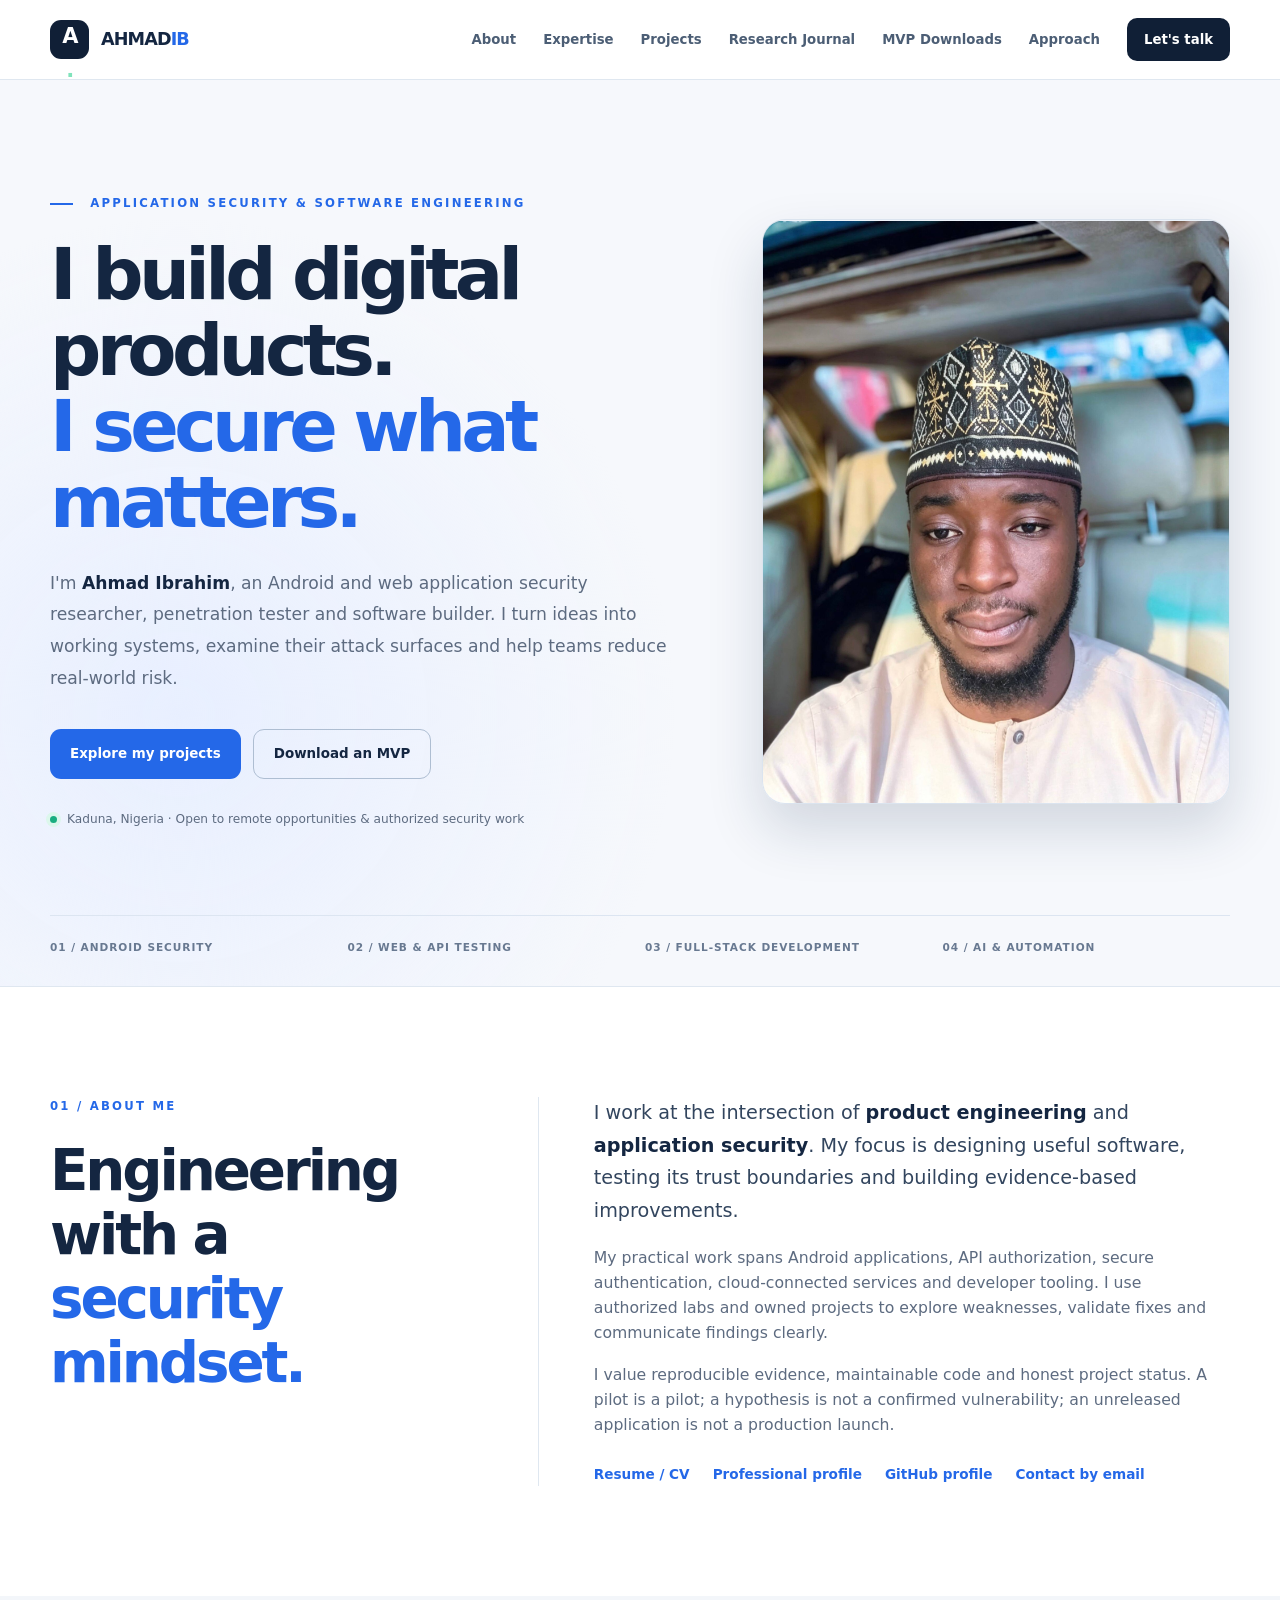
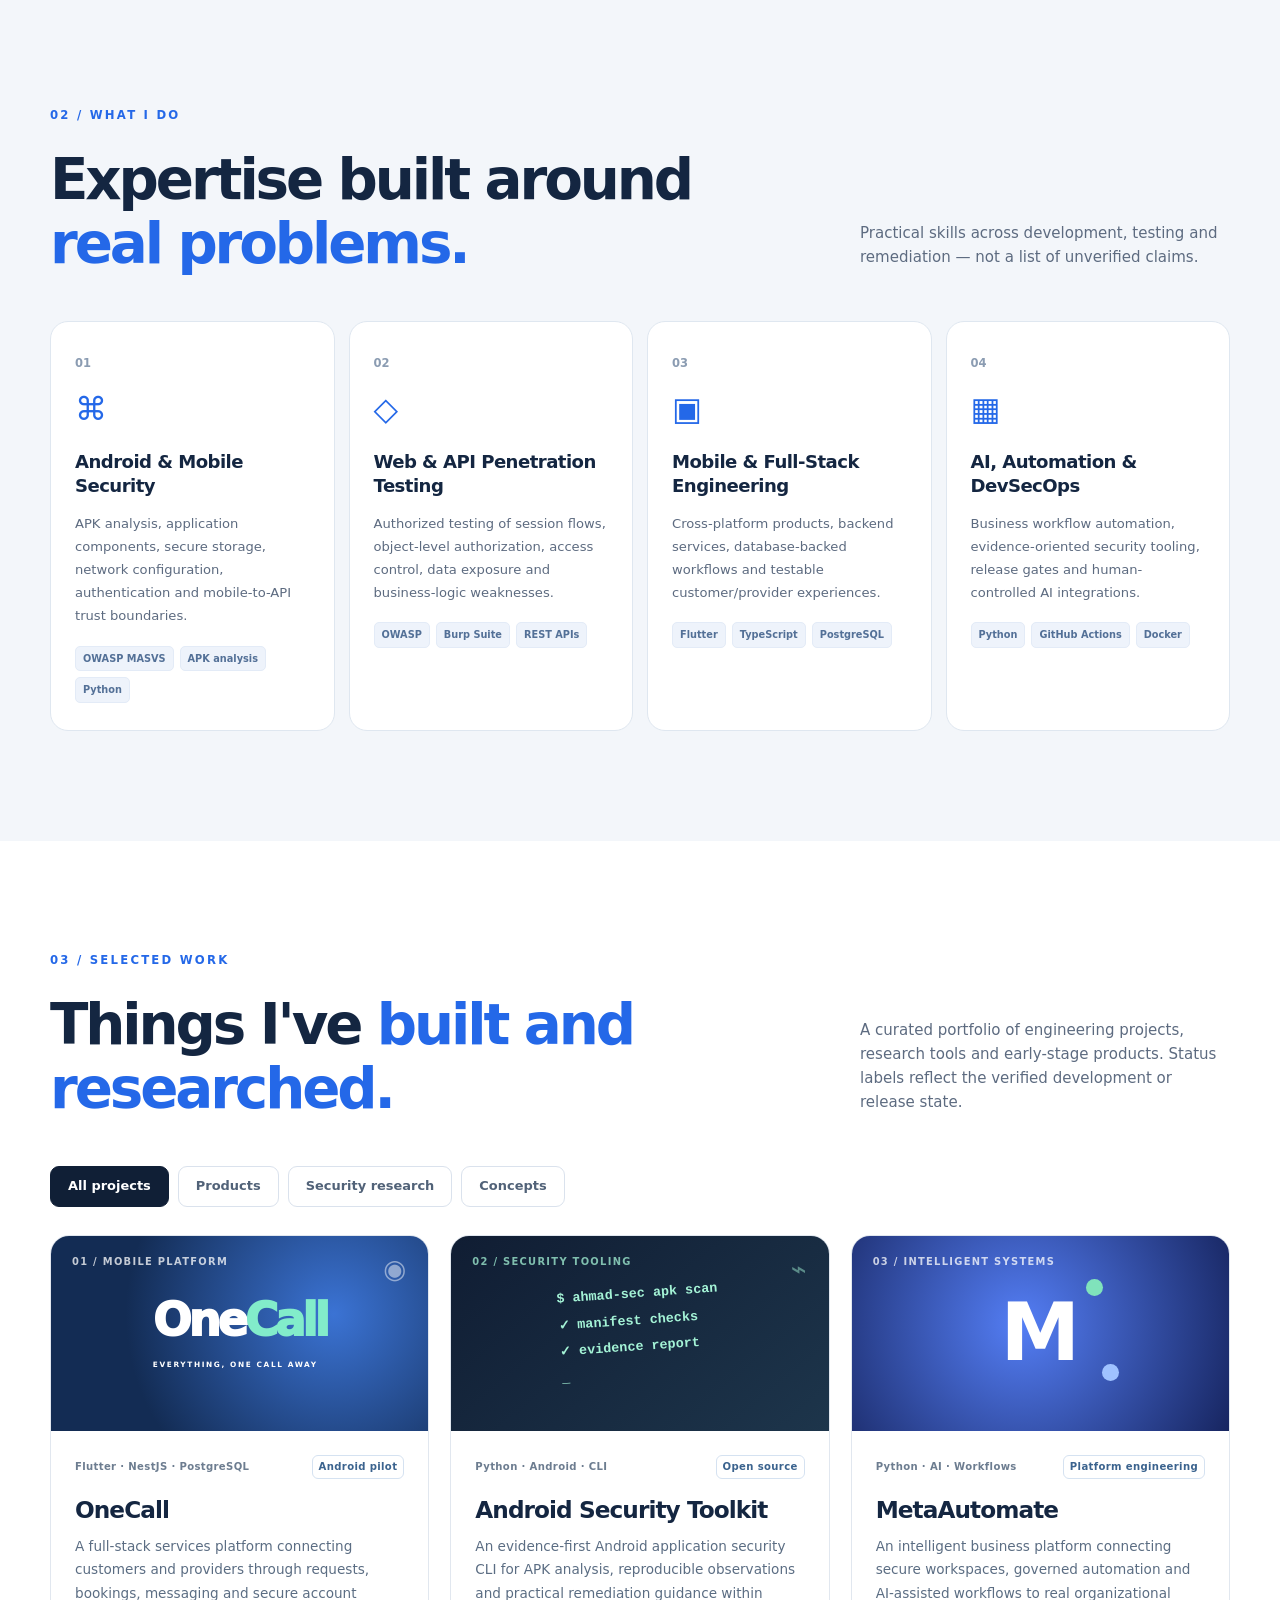
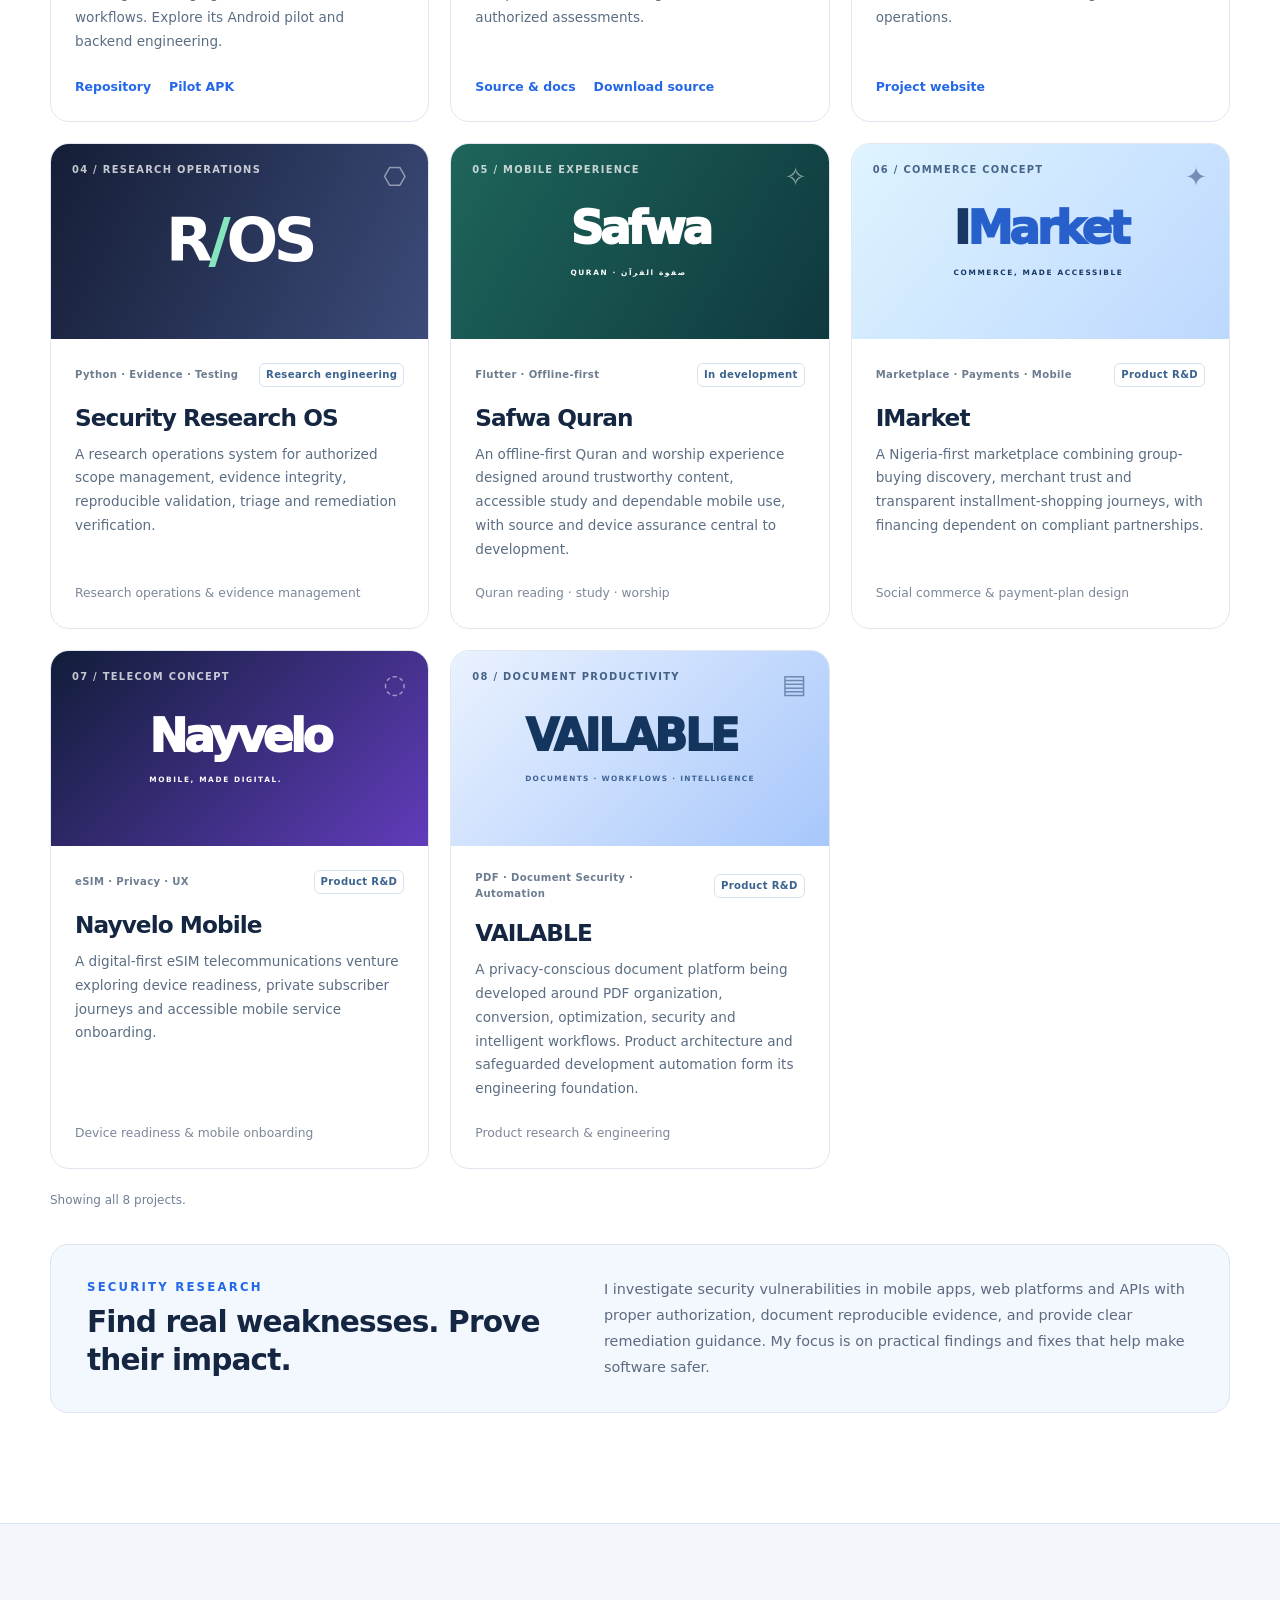
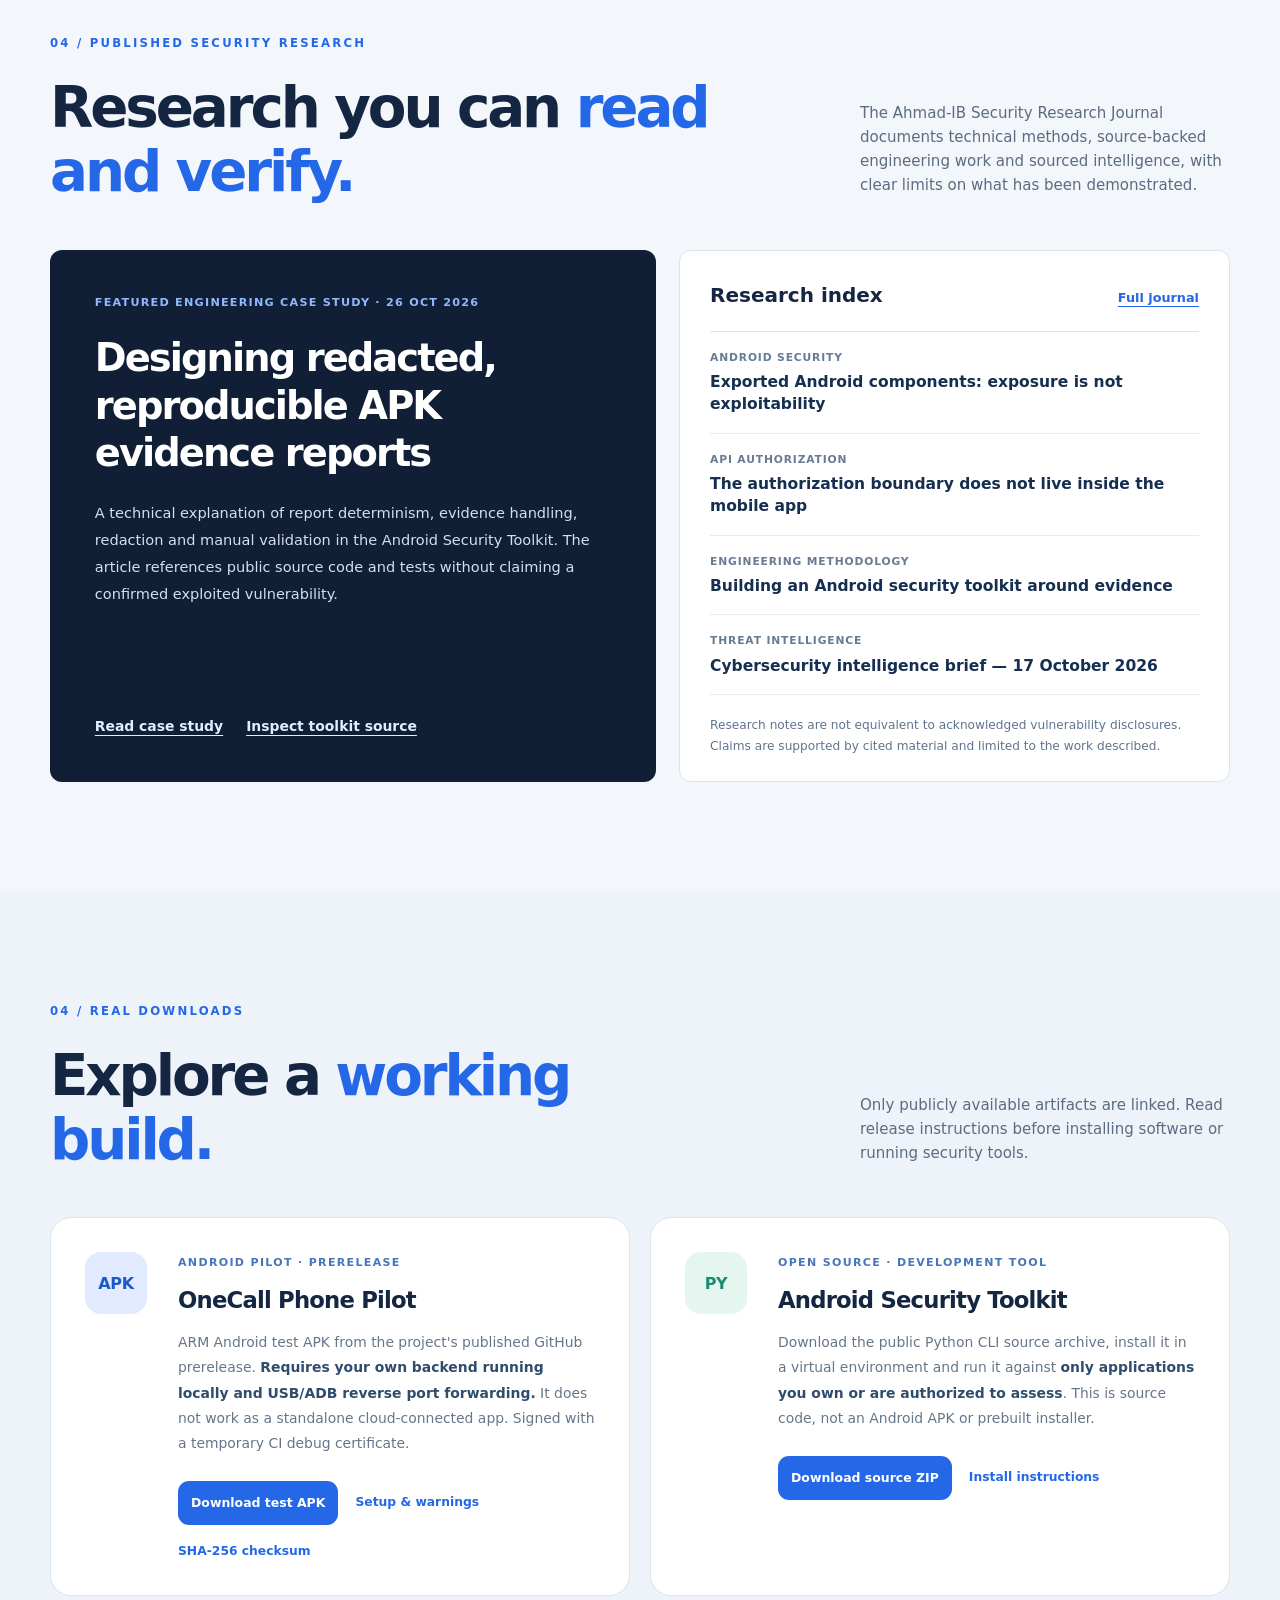
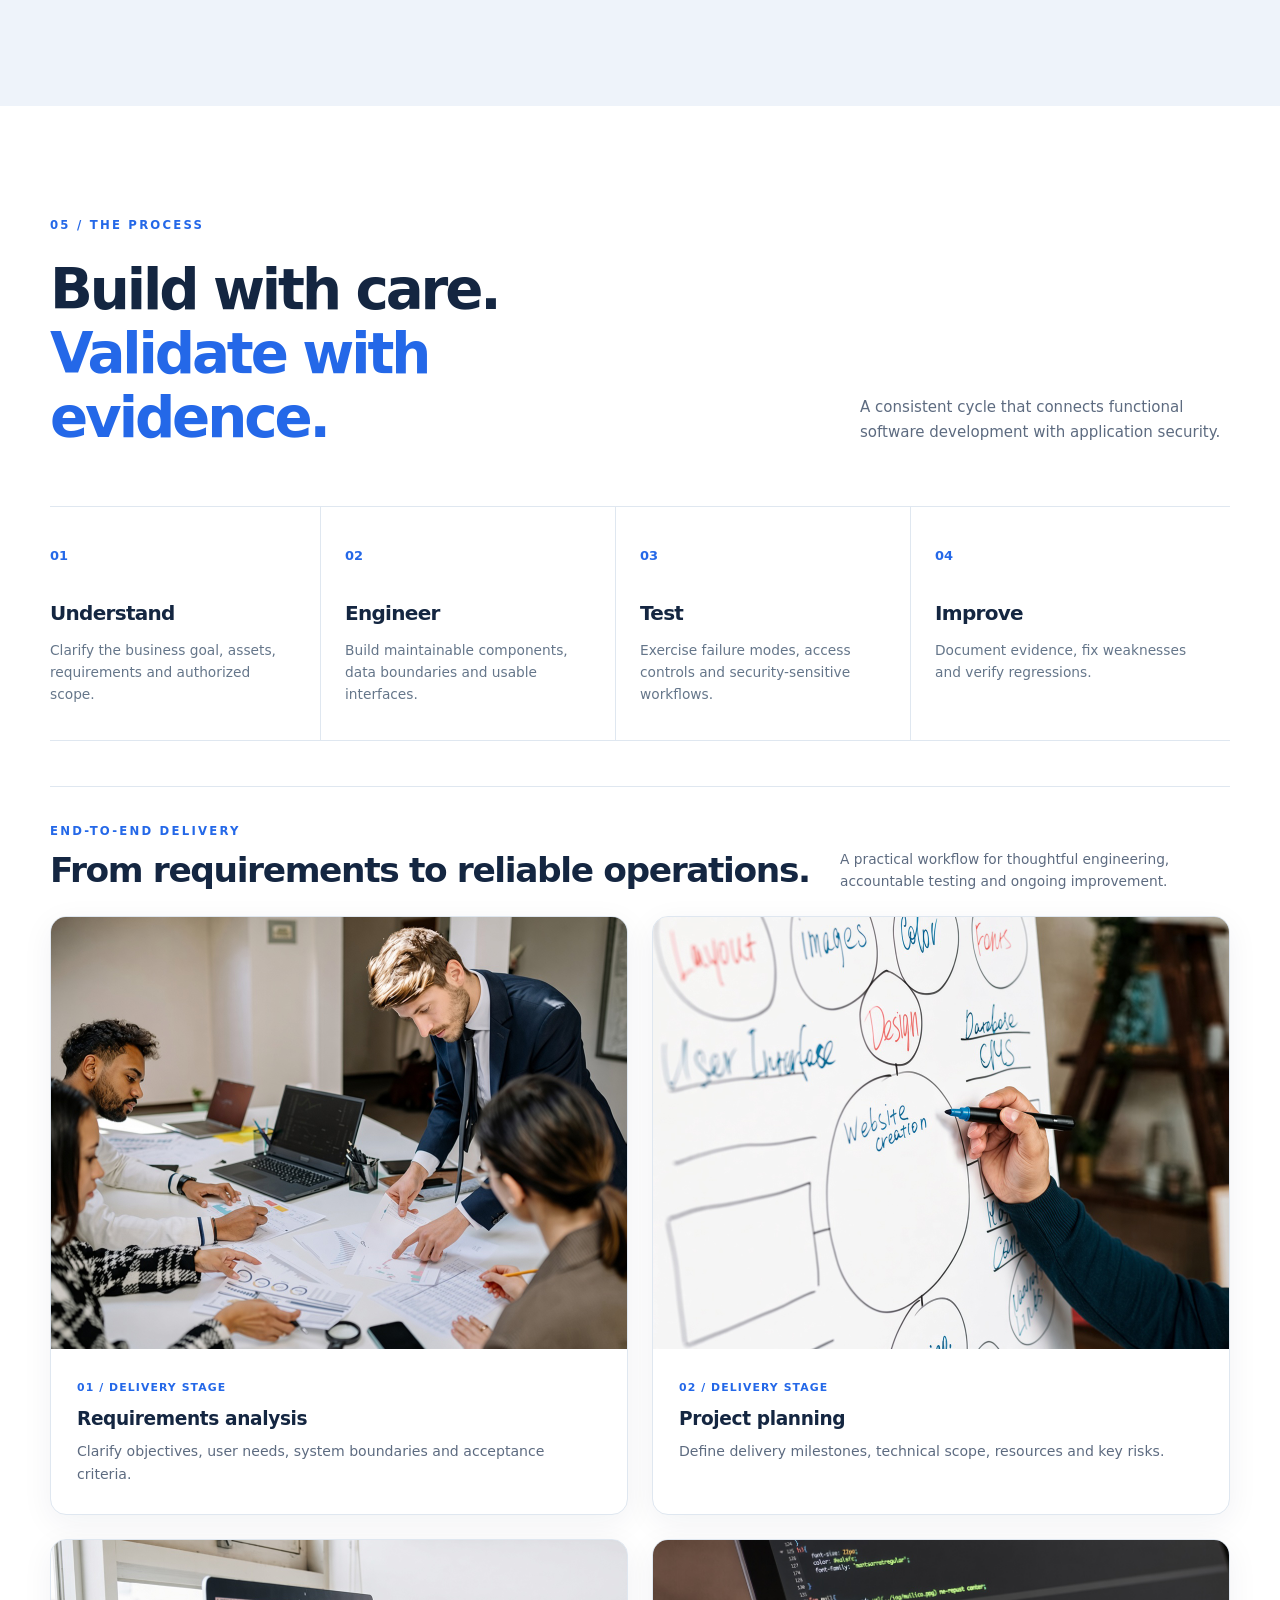
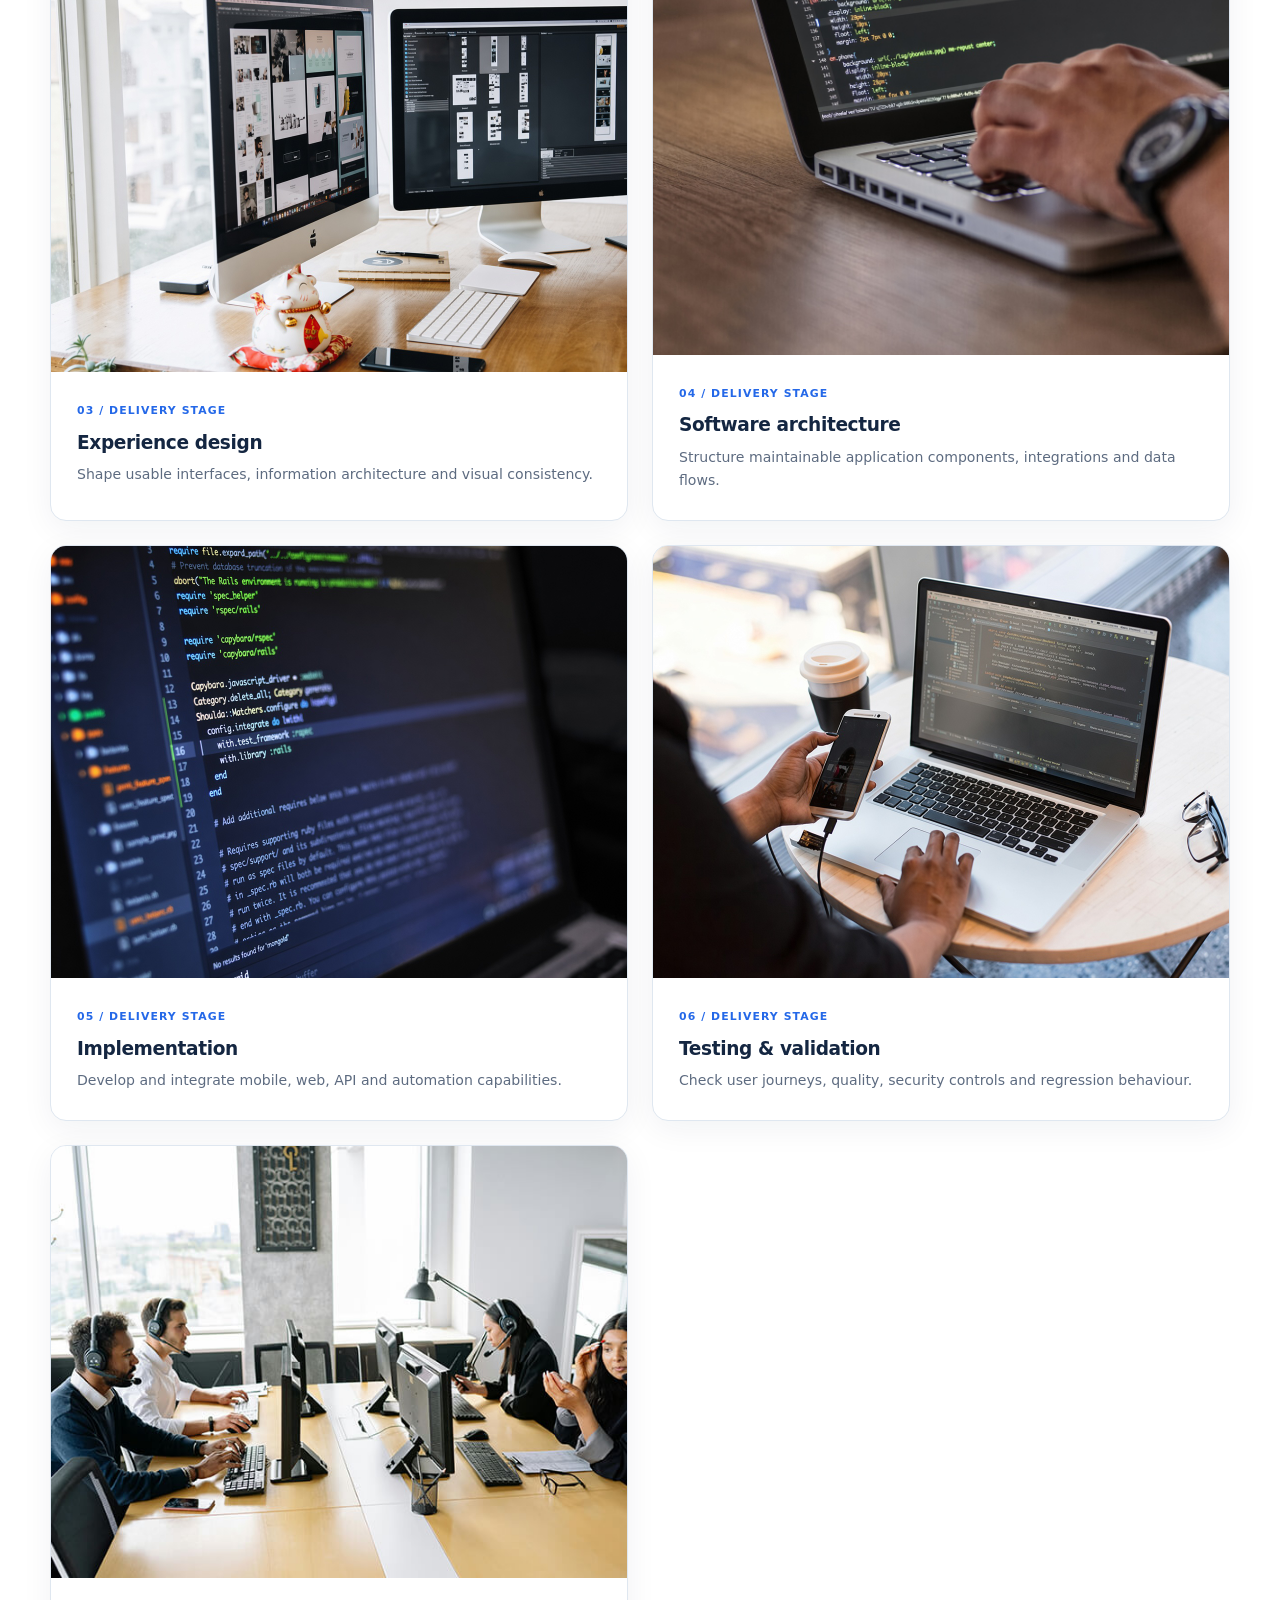
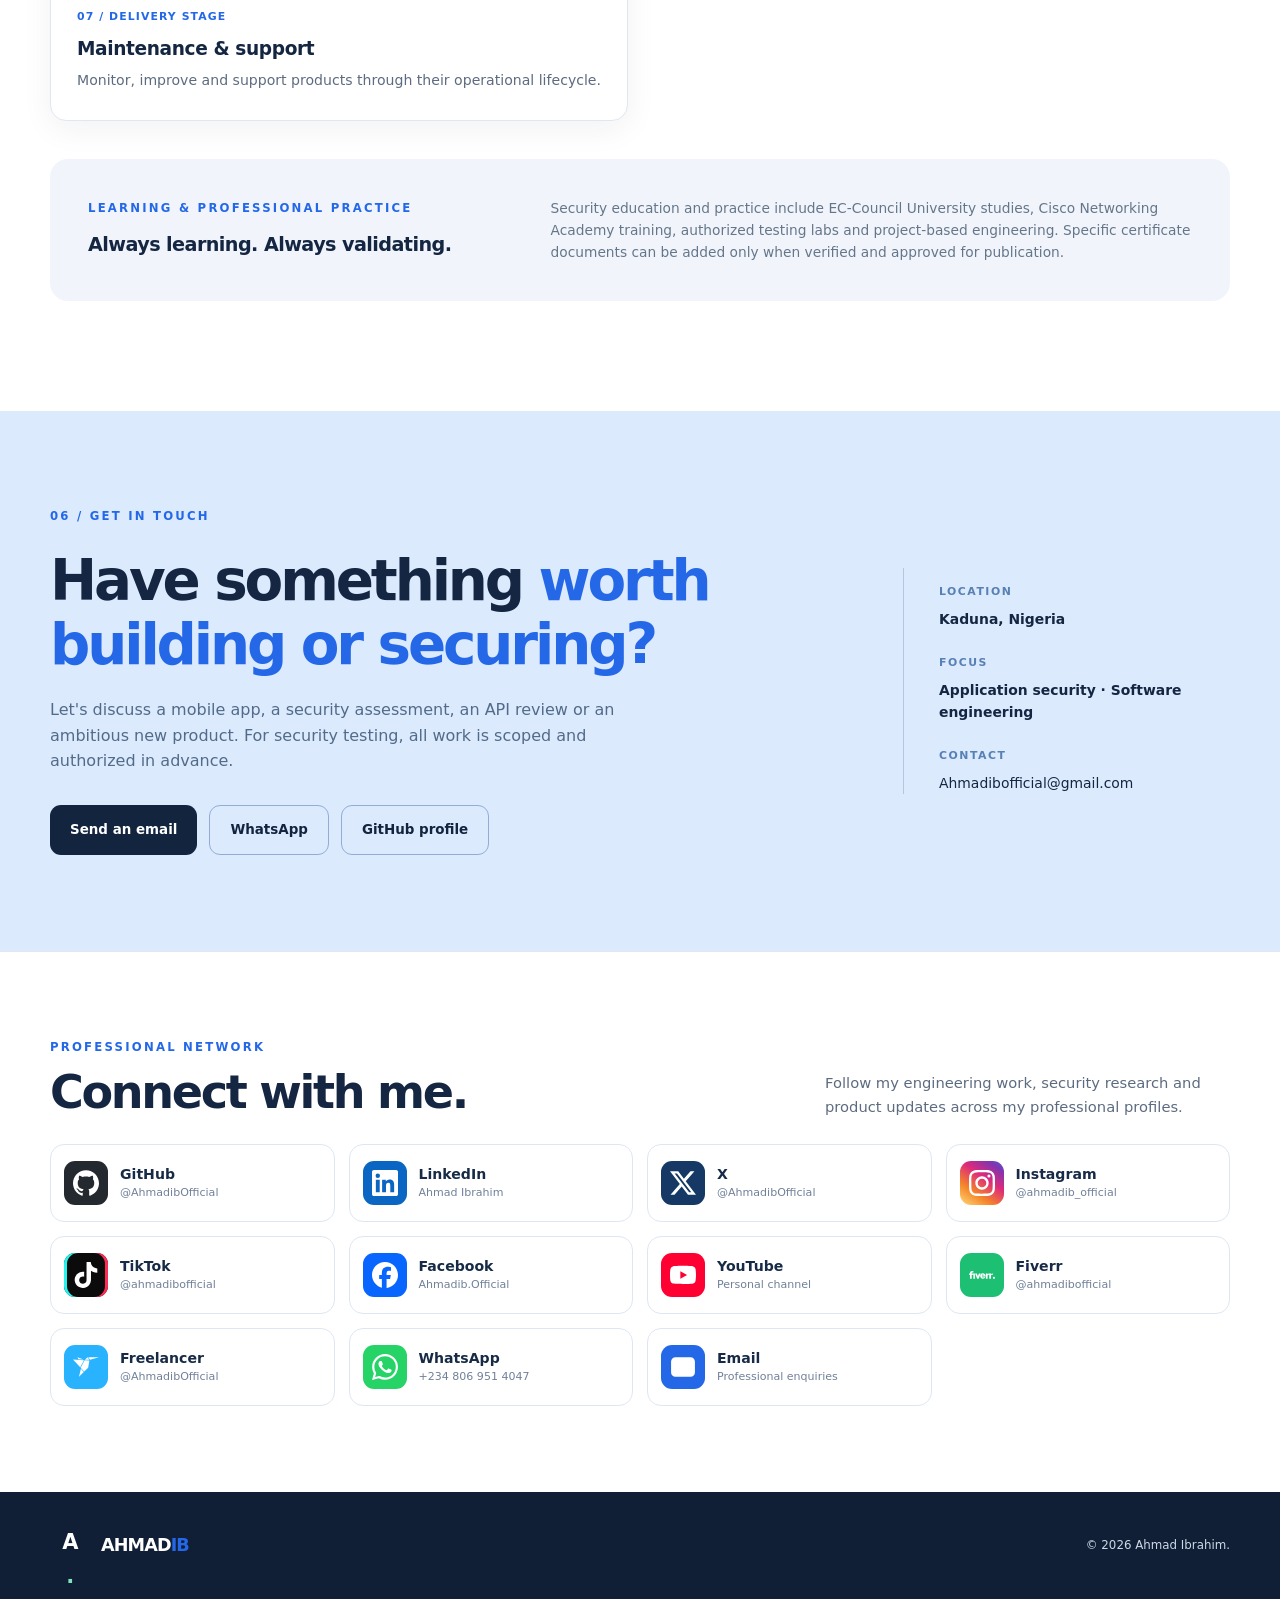
==== commit 4c9d8538: "style: remove empty decorative glyphs after arrow cleanup" ====
--- a/index.html
+++ b/index.html
@@ -75,7 +75,7 @@
           <article class="expertise-card"><span class="expertise-index">01</span><div class="expertise-glyph">⌘</div><h3>Android & Mobile Security</h3><p>APK analysis, application components, secure storage, network configuration, authentication and mobile-to-API trust boundaries.</p><div class="tag-row"><span>OWASP MASVS</span><span>APK analysis</span><span>Python</span></div></article>
           <article class="expertise-card"><span class="expertise-index">02</span><div class="expertise-glyph">◇</div><h3>Web & API Penetration Testing</h3><p>Authorized testing of session flows, object-level authorization, access control, data exposure and business-logic weaknesses.</p><div class="tag-row"><span>OWASP</span><span>Burp Suite</span><span>REST APIs</span></div></article>
           <article class="expertise-card"><span class="expertise-index">03</span><div class="expertise-glyph">▣</div><h3>Mobile & Full-Stack Engineering</h3><p>Cross-platform products, backend services, database-backed workflows and testable customer/provider experiences.</p><div class="tag-row"><span>Flutter</span><span>TypeScript</span><span>PostgreSQL</span></div></article>
-          <article class="expertise-card"><span class="expertise-index">04</span><div class="expertise-glyph"> </div><h3>AI, Automation & DevSecOps</h3><p>Business workflow automation, evidence-oriented security tooling, release gates and human-controlled AI integrations.</p><div class="tag-row"><span>Python</span><span>GitHub Actions</span><span>Docker</span></div></article>
+          <article class="expertise-card"><span class="expertise-index">04</span><div class="expertise-glyph" aria-hidden="true">▦</div><h3>AI, Automation & DevSecOps</h3><p>Business workflow automation, evidence-oriented security tooling, release gates and human-controlled AI integrations.</p><div class="tag-row"><span>Python</span><span>GitHub Actions</span><span>Docker</span></div></article>
         </div>
       </div>
     </section>
@@ -86,7 +86,7 @@
         <div class="projects-grid" id="project-grid">
           <article class="project-card featured" data-category="product"><div class="project-cover cover-onecall"><span class="cover-number">01 / MOBILE PLATFORM</span><div class="cover-word">One<span>Call</span><small>EVERYTHING, ONE CALL AWAY</small></div><span class="cover-mark">◉</span></div><div class="project-body"><div class="project-meta"><span>Flutter · NestJS · PostgreSQL</span><span class="state">Android pilot</span></div><h3>OneCall</h3><p>A full-stack services platform connecting customers and providers through requests, bookings, messaging and secure account workflows. Explore its Android pilot and backend engineering.</p><div class="project-links"><a href="https://github.com/AhmadibOfficial/OneCall" target="_blank" rel="noopener noreferrer">Repository</a><a href="#downloads">Pilot APK</a></div></div></article>
           <article class="project-card" data-category="security"><div class="project-cover cover-toolkit"><span class="cover-number">02 / SECURITY TOOLING</span><div class="terminal-lines"><span>$ ahmad-sec apk scan</span><span>✓ manifest checks</span><span>✓ evidence report</span><span>_</span></div><span class="cover-mark">⌁</span></div><div class="project-body"><div class="project-meta"><span>Python · Android · CLI</span><span class="state">Open source</span></div><h3>Android Security Toolkit</h3><p>An evidence-first Android application security CLI for APK analysis, reproducible observations and practical remediation guidance within authorized assessments.</p><div class="project-links"><a href="https://github.com/AhmadibOfficial/android-security-toolkit" target="_blank" rel="noopener noreferrer">Source & docs</a><a href="#downloads">Download source</a></div></div></article>
-          <article class="project-card" data-category="product"><div class="project-cover cover-meta"><span class="cover-number">03 / INTELLIGENT SYSTEMS</span><div class="meta-shape"><span>M</span><i></i><i></i></div><span class="cover-mark"> </span></div><div class="project-body"><div class="project-meta"><span>Python · AI · Workflows</span><span class="state">Platform engineering</span></div><h3>MetaAutomate</h3><p>An intelligent business platform connecting secure workspaces, governed automation and AI-assisted workflows to real organizational operations.</p><div class="project-links"><a href="https://metaautomate.onrender.com/" target="_blank" rel="noopener noreferrer">Project website</a></div></div></article>
+          <article class="project-card" data-category="product"><div class="project-cover cover-meta"><span class="cover-number">03 / INTELLIGENT SYSTEMS</span><div class="meta-shape"><span>M</span><i></i><i></i></div></div><div class="project-body"><div class="project-meta"><span>Python · AI · Workflows</span><span class="state">Platform engineering</span></div><h3>MetaAutomate</h3><p>An intelligent business platform connecting secure workspaces, governed automation and AI-assisted workflows to real organizational operations.</p><div class="project-links"><a href="https://metaautomate.onrender.com/" target="_blank" rel="noopener noreferrer">Project website</a></div></div></article>
           <article class="project-card" data-category="security"><div class="project-cover cover-research"><span class="cover-number">04 / RESEARCH OPERATIONS</span><div class="research-symbol">R<span>/</span>OS</div><span class="cover-mark">⎔</span></div><div class="project-body"><div class="project-meta"><span>Python · Evidence · Testing</span><span class="state">Research engineering</span></div><h3>Security Research OS</h3><p>A research operations system for authorized scope management, evidence integrity, reproducible validation, triage and remediation verification.</p><div class="project-links"><span class="link-muted">Research operations & evidence management</span></div></div></article>
           <article class="project-card" data-category="product"><div class="project-cover cover-safwa"><span class="cover-number">05 / MOBILE EXPERIENCE</span><div class="cover-word">Safwa<small>QURAN · صفوة القرآن</small></div><span class="cover-mark">✧</span></div><div class="project-body"><div class="project-meta"><span>Flutter · Offline-first</span><span class="state">In development</span></div><h3>Safwa Quran</h3><p>An offline-first Quran and worship experience designed around trustworthy content, accessible study and dependable mobile use, with source and device assurance central to development.</p><div class="project-links"><span class="link-muted">Quran reading · study · worship</span></div></div></article>
           <article class="project-card" data-category="concept"><div class="project-cover cover-imarket"><span class="cover-number">06 / COMMERCE CONCEPT</span><div class="cover-word">I<span>Market</span><small>COMMERCE, MADE ACCESSIBLE</small></div><span class="cover-mark">✦</span></div><div class="project-body"><div class="project-meta"><span>Marketplace · Payments · Mobile</span><span class="state">Product R&D</span></div><h3>IMarket</h3><p>A Nigeria-first marketplace combining group-buying discovery, merchant trust and transparent installment-shopping journeys, with financing dependent on compliant partnerships.</p><div class="project-links"><span class="link-muted">Social commerce & payment-plan design</span></div></div></article>
--- a/css/style.css
+++ b/css/style.css
@@ -113,19 +113,23 @@
 .research-mission .overline{margin:0 0 8px}.research-mission h3{font-size:clamp(1.35rem,2.4vw,1.85rem);line-height:1.27;margin:0;letter-spacing:-.03em}.research-mission>p{color:var(--muted);font-size:.9rem;line-height:1.8;margin:0}
 @media(max-width:700px){.research-mission{grid-template-columns:1fr;gap:16px;padding:24px}}
 
-/* Evidence-led engineering case studies: adjacent to selected projects. */
-.case-studies-section{background:#f4f7fb;border-top:1px solid var(--line)}
-.case-study-grid{display:grid;grid-template-columns:repeat(2,minmax(0,1fr));gap:20px}
-.case-study-card{display:flex;flex-direction:column;min-width:0;padding:32px;border:1px solid #dce5f0;border-radius:19px;background:#fff;box-shadow:0 12px 35px rgba(22,47,81,.04)}
-.case-study-card h3{font-size:clamp(1.35rem,2.1vw,1.8rem);line-height:1.28;letter-spacing:-.035em;margin:3px 0 15px}
-.case-study-card>p:not(.case-study-kicker){font-size:.9rem;line-height:1.75;color:var(--muted);margin:0 0 20px}
-.case-study-kicker{color:var(--blue);font-size:.69rem;font-weight:850;letter-spacing:.09em;margin:0 0 10px}
-.case-study-facts{margin:0 0 25px;display:grid;gap:14px}
-.case-study-facts div{border-left:3px solid #d6e6fb;padding-left:13px}
-.case-study-facts dt{font-size:.75rem;font-weight:850;color:var(--ink);margin-bottom:3px}
-.case-study-facts dd{margin:0;color:var(--muted);font-size:.82rem;line-height:1.6}
-.case-study-links{display:flex;flex-wrap:wrap;gap:13px 22px;margin-top:auto}
-.case-study-links a{color:var(--blue);font-size:.83rem;font-weight:850;text-decoration:none}
-.case-study-links a:hover{text-decoration:underline}
-.case-study-note{margin:20px 0 0;color:var(--muted);font-size:.76rem;line-height:1.65}
-@media(max-width:780px){.case-study-grid{grid-template-columns:1fr}.case-study-card{padding:25px}}
+/* Evidence-led research index on GitHub Pages; preserve canonical journal URLs. */
+.research-preview-section{background:#f3f6fb;border-top:1px solid #dce6f2}
+.research-preview-grid{display:grid;grid-template-columns:minmax(0,1.1fr) minmax(0,1fr);gap:23px;align-items:stretch}
+.research-preview-feature{background:var(--dark);color:#fff;border-radius:12px;padding:clamp(28px,3.5vw,48px);display:flex;flex-direction:column;min-height:440px}
+.research-preview-label{font-size:.7rem;letter-spacing:.11em;font-weight:850;color:#91b8ff;margin:0 0 22px}
+.research-preview-feature h3{font-size:clamp(1.7rem,3vw,2.5rem);letter-spacing:-.05em;line-height:1.24;margin:0 0 23px}
+.research-preview-feature>p:not(.research-preview-label){font-size:.91rem;line-height:1.85;color:#d4dfef;margin:0 0 26px}
+.research-preview-actions{display:flex;gap:14px 23px;flex-wrap:wrap;margin-top:auto}
+.research-preview-actions a{color:#e1edff;font-size:.87rem;font-weight:800;text-decoration:underline;text-underline-offset:4px}
+.research-preview-list{padding:22px 30px;border:1px solid #dae4ee;background:#fff;border-radius:12px;display:flex;flex-direction:column}
+.research-index-head{display:flex;justify-content:space-between;align-items:baseline;gap:15px;padding:6px 0 20px;border-bottom:1px solid #dce5ef}
+.research-index-head h3{font-size:1.25rem;margin:0}
+.research-index-head a{font-size:.8rem;color:var(--blue);font-weight:800;text-underline-offset:4px}
+.research-index-item{padding:17px 0;border-bottom:1px solid #e6ecf4;display:flex;flex-direction:column;gap:5px}
+.research-index-item span{font-size:.67rem;font-weight:850;letter-spacing:.08em;color:#677b93}
+.research-index-item a{font-size:.97rem;font-weight:760;line-height:1.45;text-decoration:none;color:#162e4f}
+.research-index-item a:hover{text-decoration:underline;text-underline-offset:3px;color:var(--blue)}
+.research-index-note{margin:auto 0 0;padding:20px 0 3px;font-size:.76rem;color:#60748e;line-height:1.7}
+@media(max-width:860px){.research-preview-grid{grid-template-columns:1fr}.research-preview-feature{min-height:0}.research-preview-list{padding:20px 25px}}
+@media(max-width:520px){.research-preview-feature{padding:27px}.research-preview-list{padding:20px}.research-index-head{flex-wrap:wrap}}
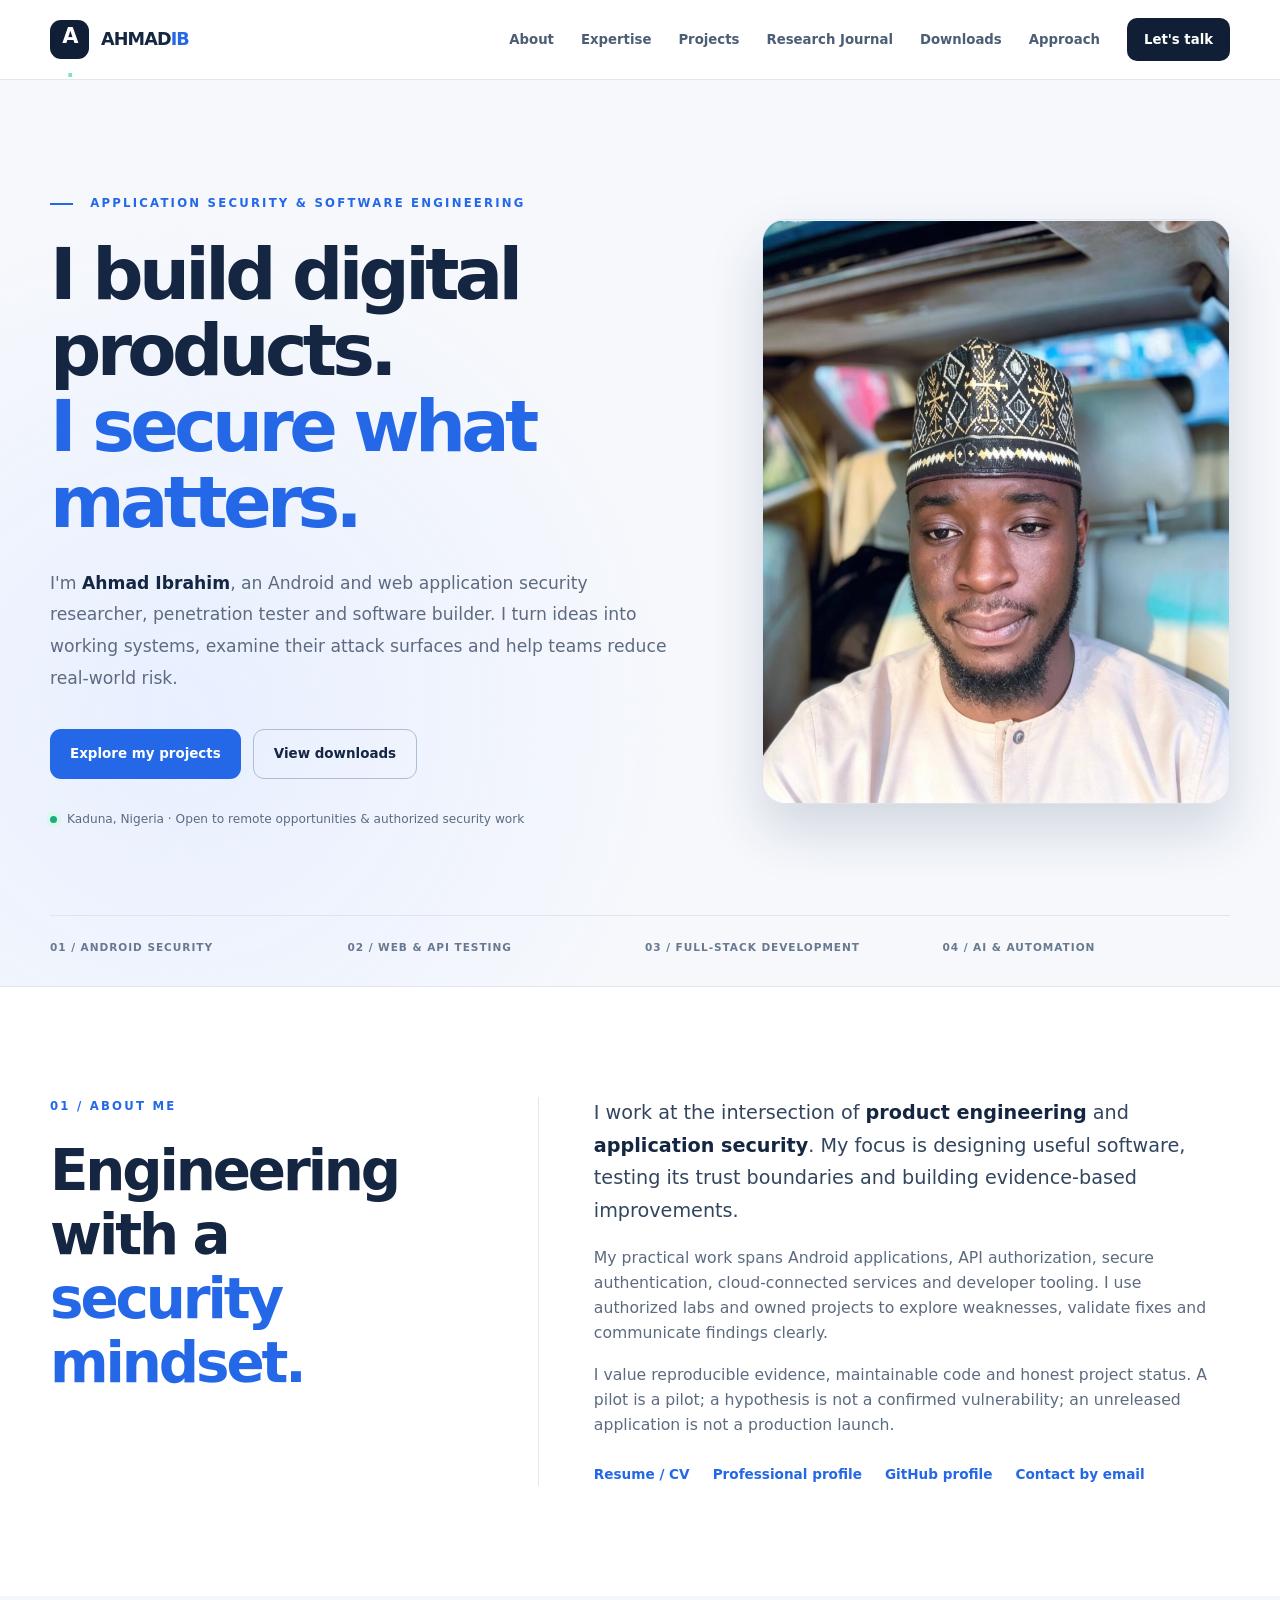
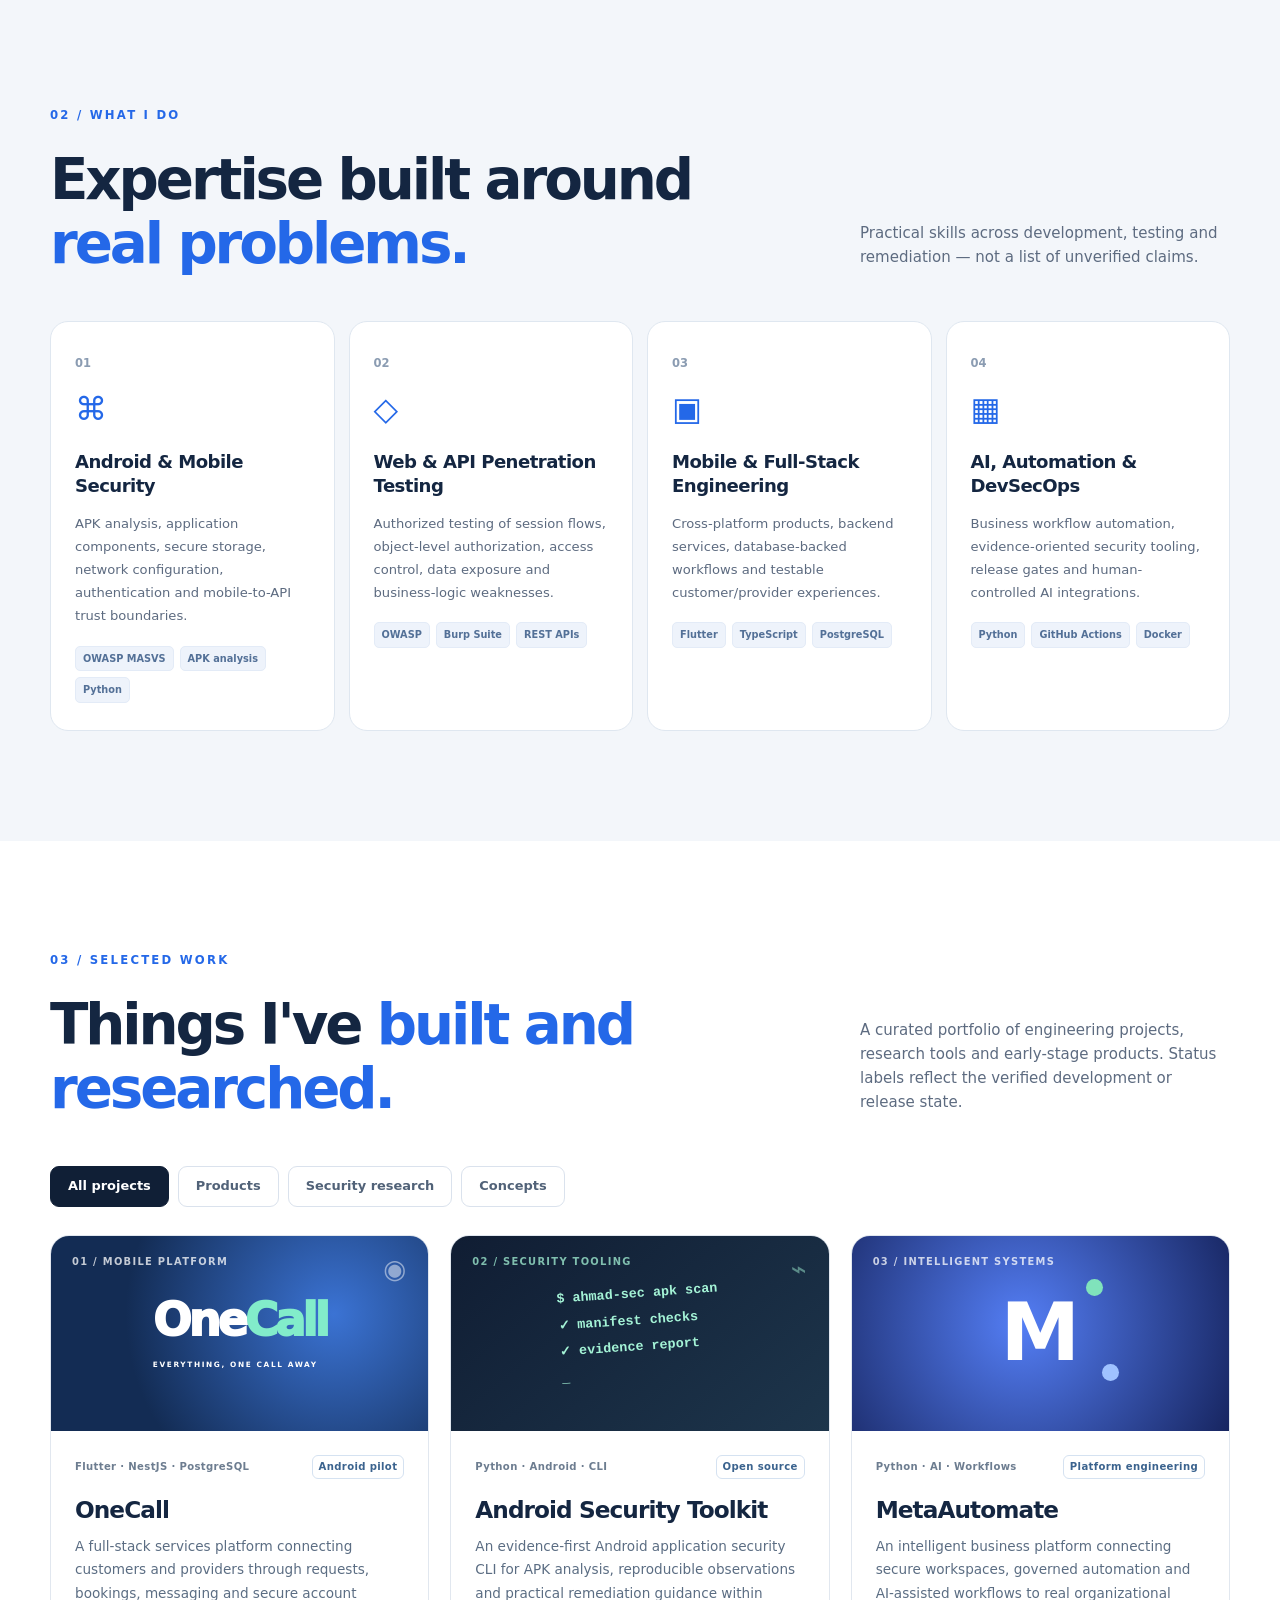
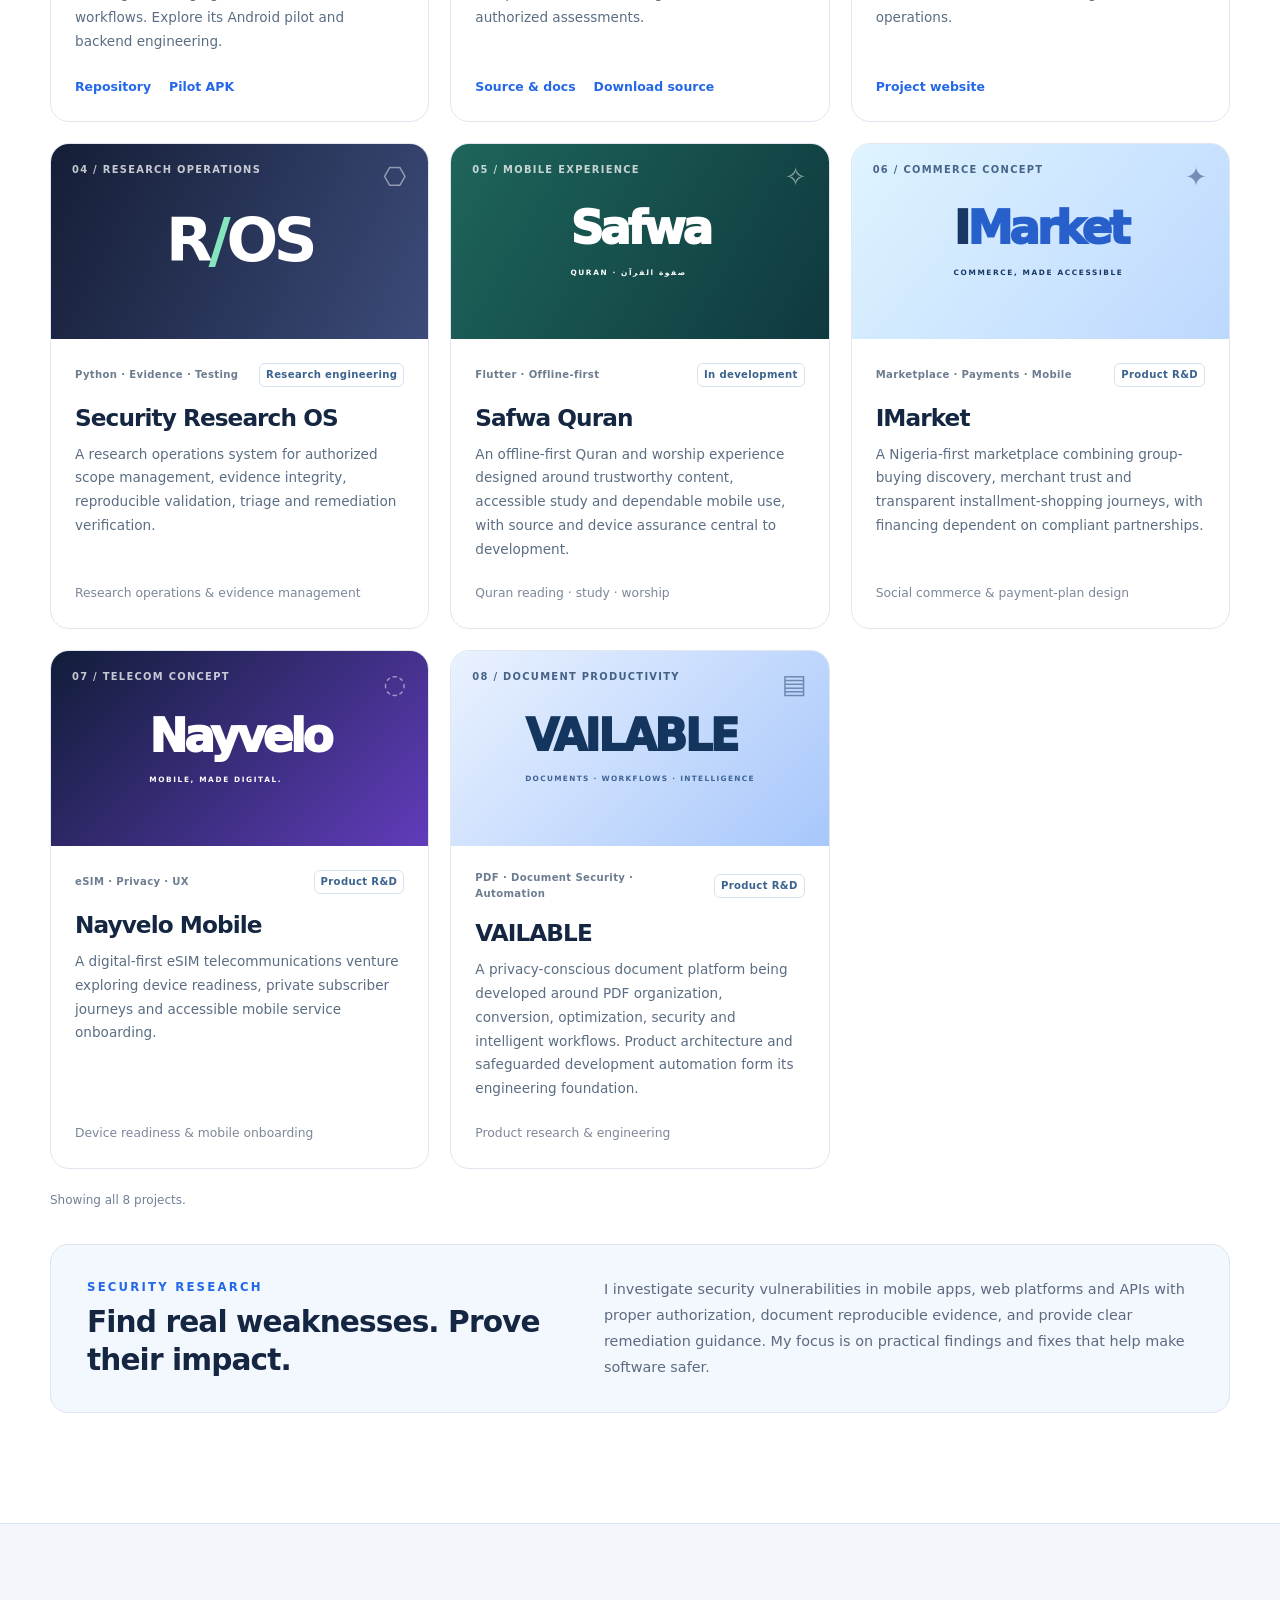
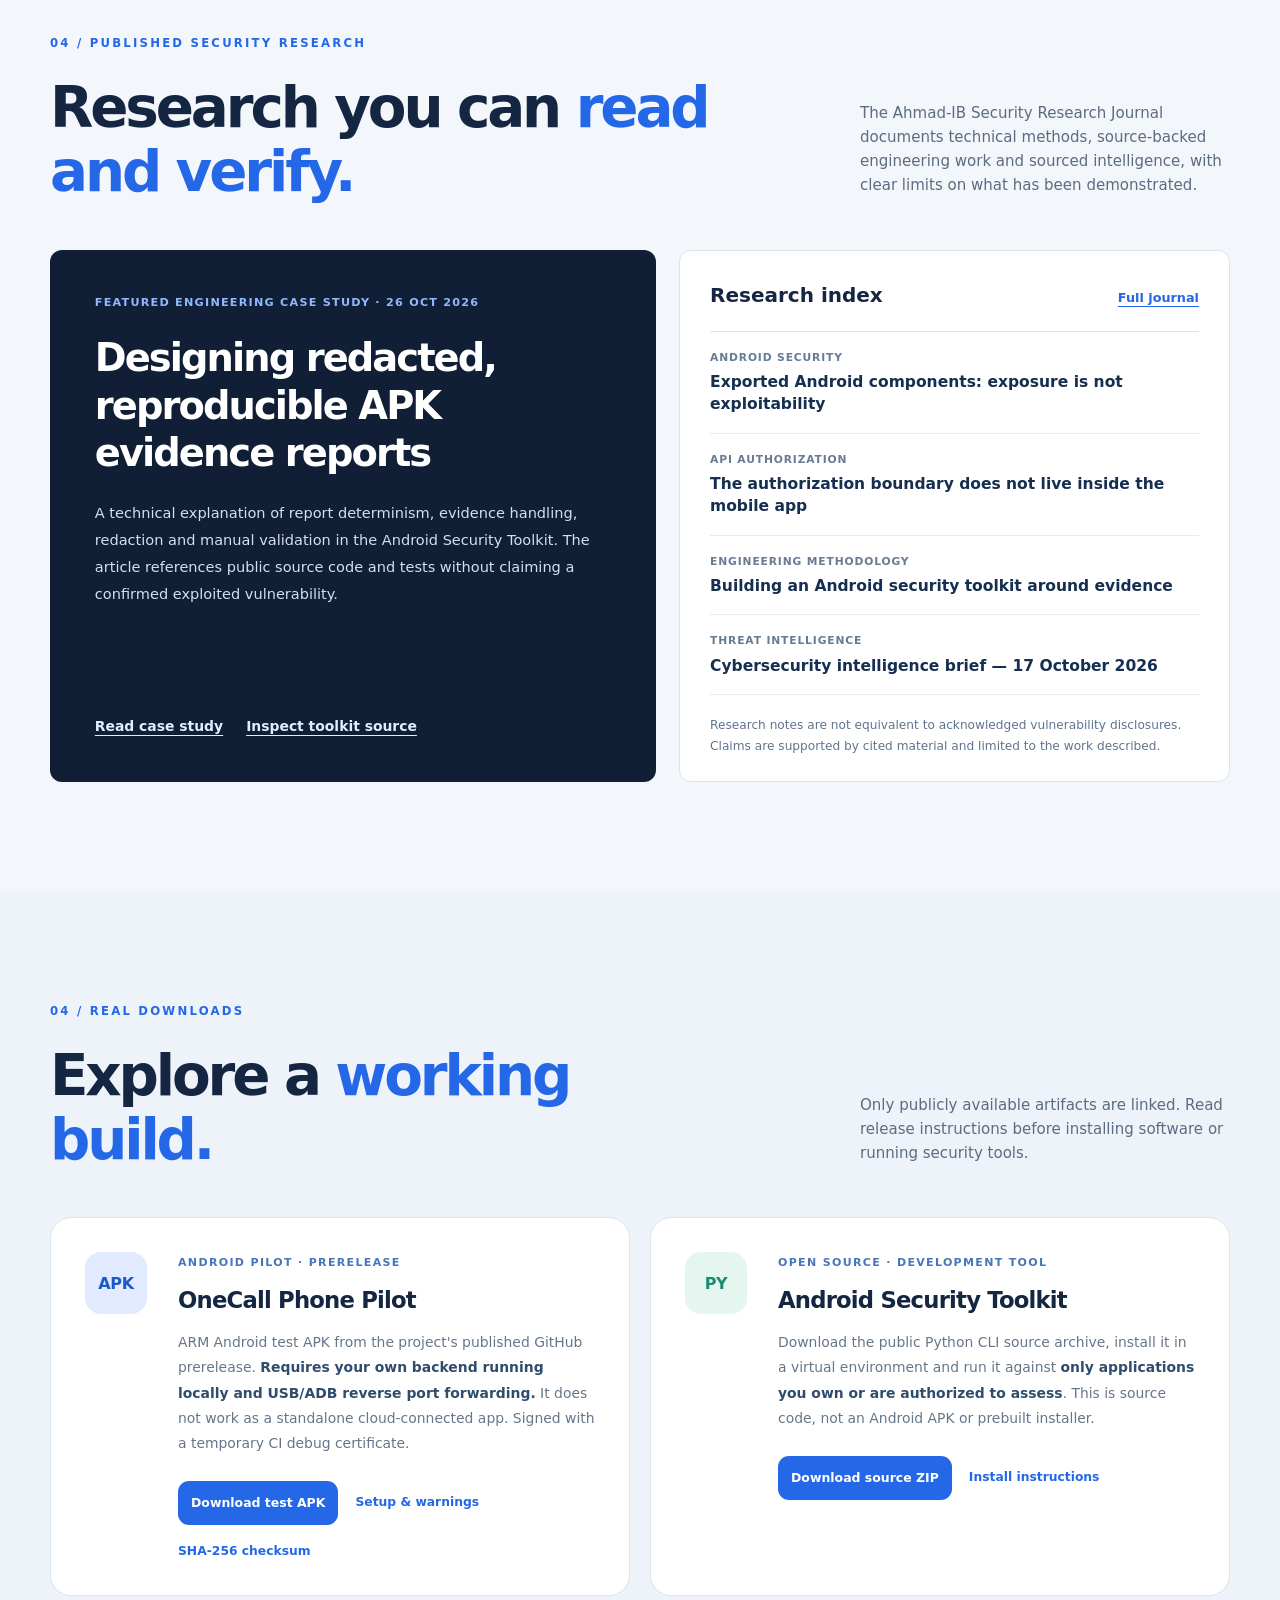
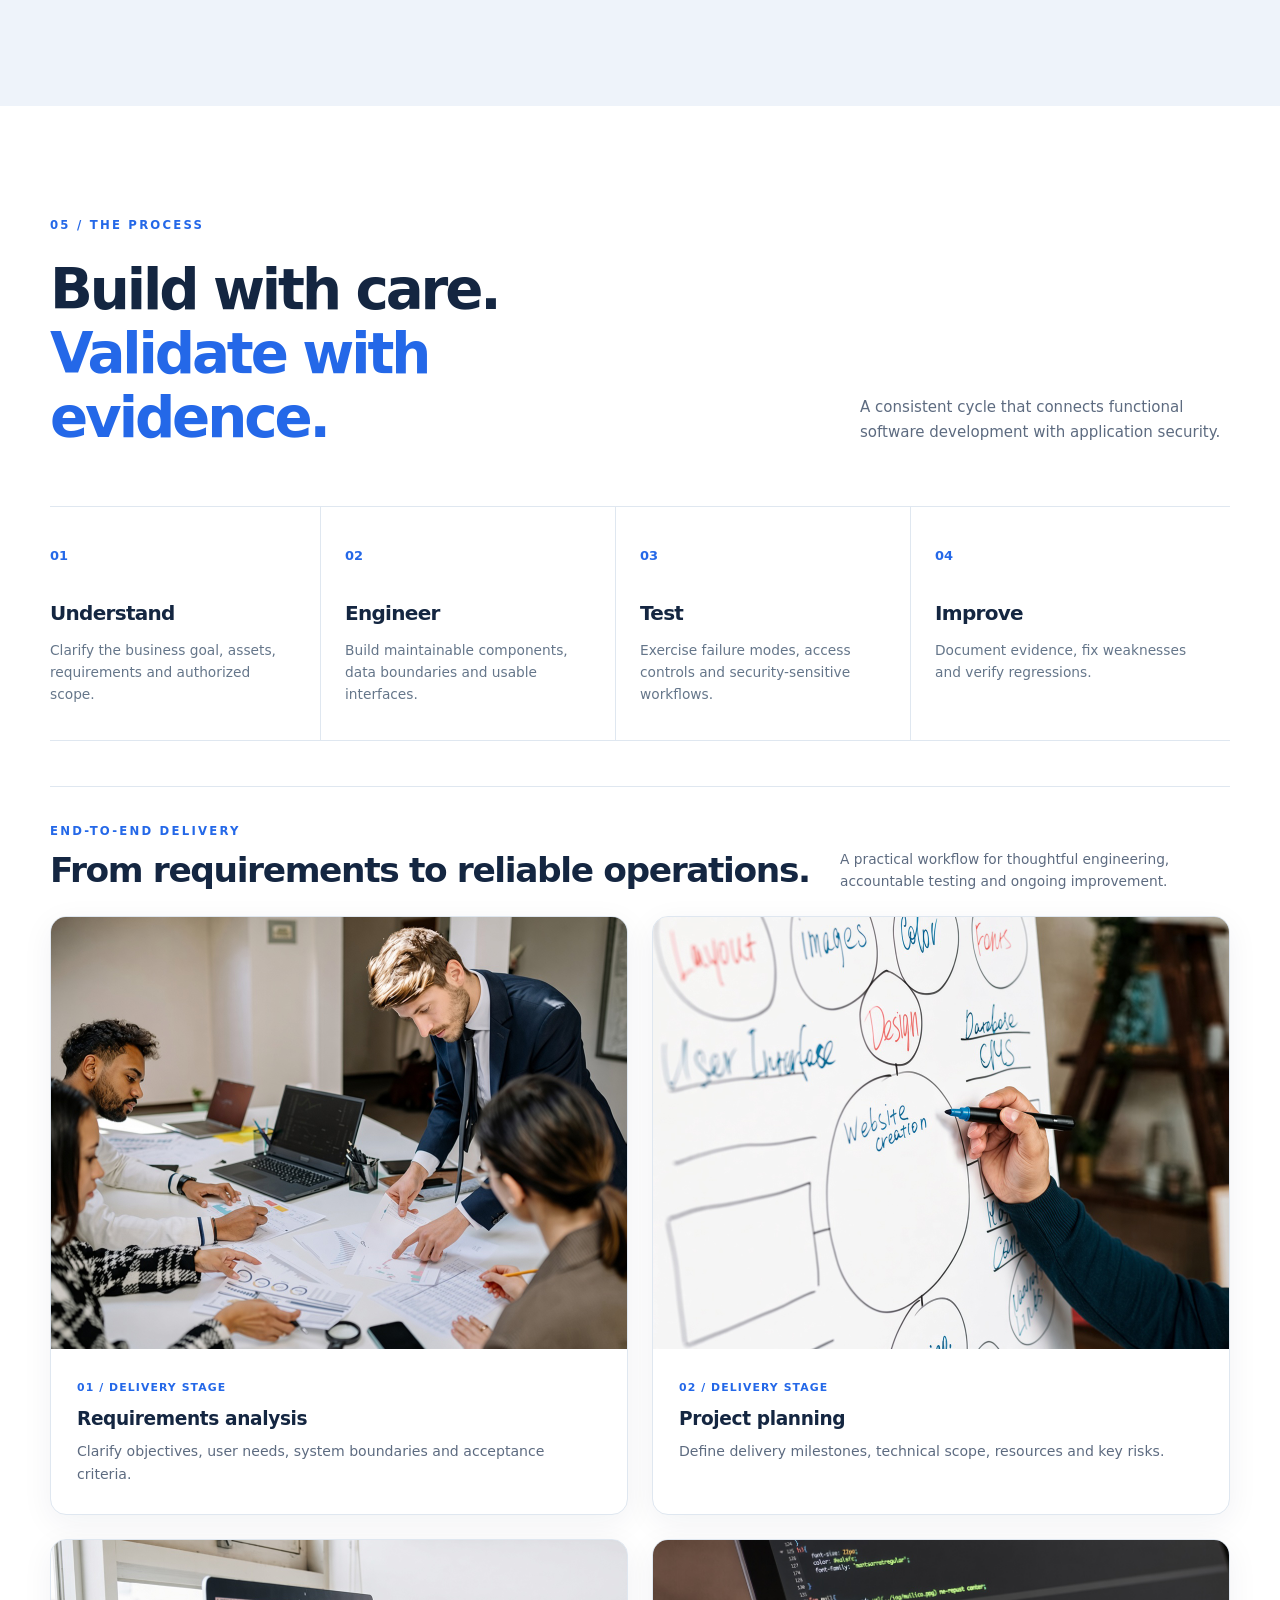
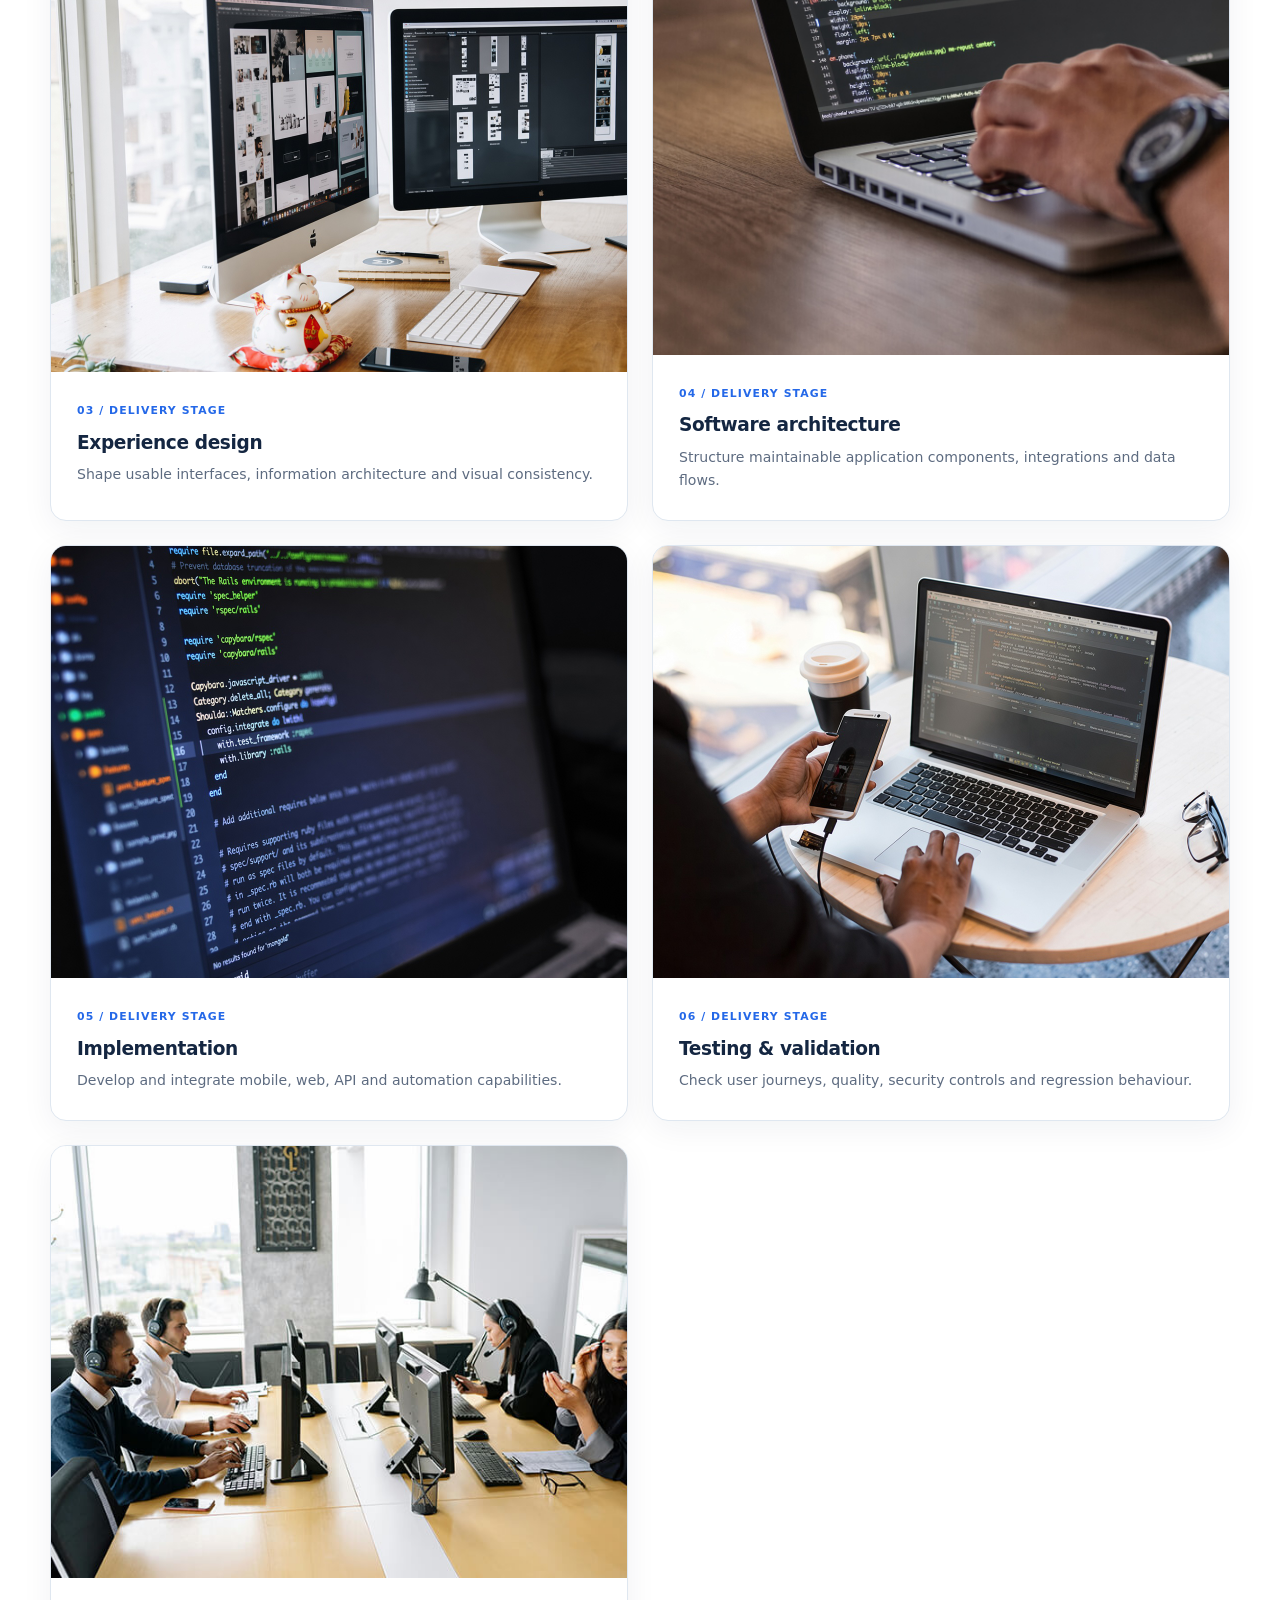
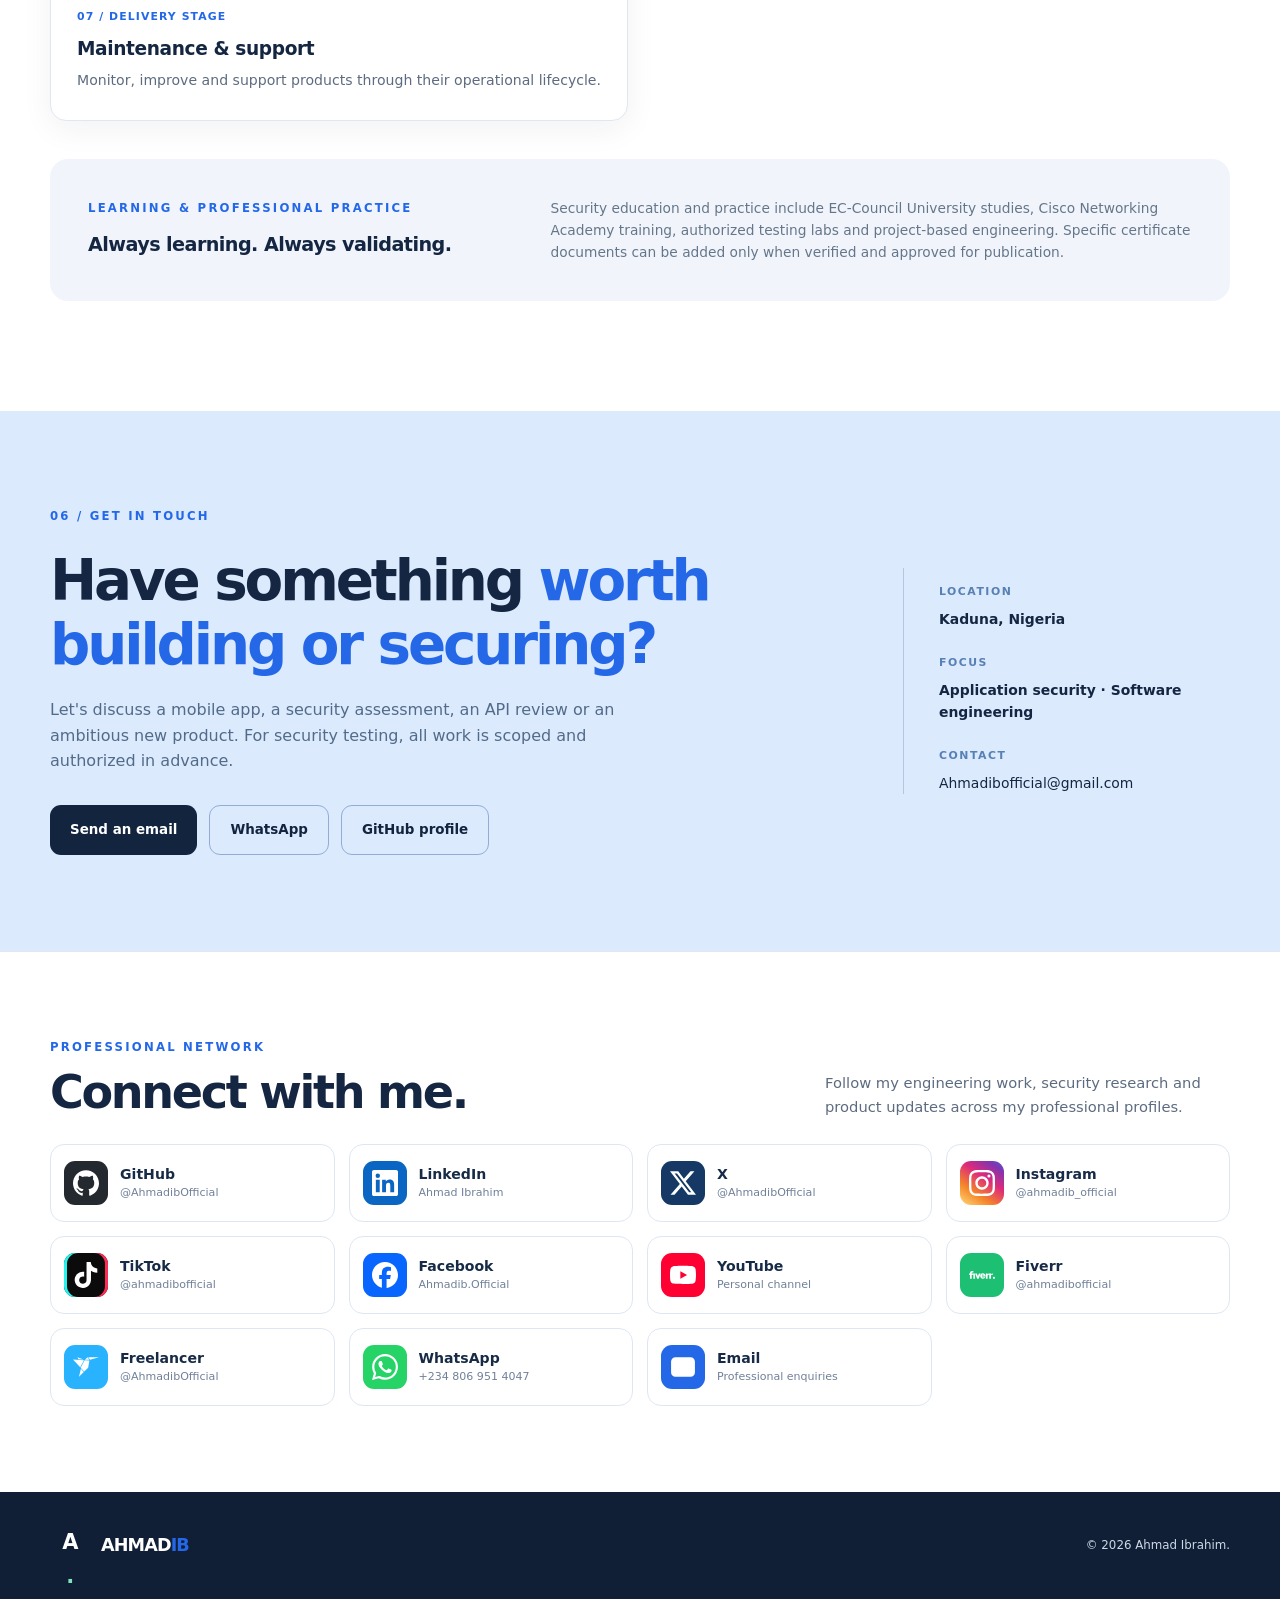
==== commit b20c282e: "polish: remove empty social glyphs and use precise public download labels" ====
--- a/index.html
+++ b/index.html
@@ -4,7 +4,7 @@
   <meta charset="utf-8">
   <meta name="viewport" content="width=device-width, initial-scale=1">
   <meta name="theme-color" content="#f6f8fc">
-  <meta name="description" content="Ahmad Ibrahim — application security researcher, penetration tester and software engineer. Explore Android security research, mobile products, business automation and verified MVP downloads.">
+  <meta name="description" content="Ahmad Ibrahim — application security researcher, penetration tester and software engineer. Explore Android security research, mobile products, business automation and publicly documented software downloads.">
   <meta name="author" content="Ahmad Ibrahim">
   <meta property="og:type" content="website">
   <meta property="og:title" content="Ahmad Ibrahim — Security Researcher & Software Engineer">
@@ -25,7 +25,7 @@
       <a class="brand" href="#home" aria-label="Ahmad Ibrahim, home"><span class="brand-icon">A<span>.</span></span><span>AHMAD<span class="brand-muted">IB</span></span></a>
       <button class="menu-toggle" type="button" aria-controls="site-nav" aria-expanded="false" aria-label="Open navigation"><span></span><span></span><span></span></button>
       <nav id="site-nav" class="site-nav" aria-label="Main navigation">
-        <a href="#about">About</a><a href="#expertise">Expertise</a><a href="#projects">Projects</a><a href="#research">Research Journal</a><a href="#downloads">MVP Downloads</a><a href="#approach">Approach</a>
+        <a href="#about">About</a><a href="#expertise">Expertise</a><a href="#projects">Projects</a><a href="#research">Research Journal</a><a href="#downloads">Downloads</a><a href="#approach">Approach</a>
         <a class="nav-contact" href="#contact">Let's talk</a>
       </nav>
     </div>
@@ -40,7 +40,7 @@
           <p class="lead">I'm <strong>Ahmad Ibrahim</strong>, an Android and web application security researcher, penetration tester and software builder. I turn ideas into working systems, examine their attack surfaces and help teams reduce real-world risk.</p>
           <div class="hero-actions">
             <a class="button button-primary" href="#projects">Explore my projects</a>
-            <a class="button button-outline" href="#downloads">Download an MVP</a>
+            <a class="button button-outline" href="#downloads">View downloads</a>
           </div>
           <div class="hero-foot"><span class="status-light" aria-hidden="true"></span> Kaduna, Nigeria · Open to remote opportunities & authorized security work</div>
         </div>
@@ -161,9 +161,9 @@
   <section class="social-presence" id="connect" aria-labelledby="connect-title">
  <div class="container">
   <div class="social-presence-head"><div><p class="overline">PROFESSIONAL NETWORK</p><h2 id="connect-title">Connect with me.</h2></div><p>Follow my engineering work, security research and product updates across my professional profiles.</p></div>
-  <div class="social-account-grid"><a class="social-account social-github" href="https://github.com/AhmadibOfficial" target="_blank" rel="me noopener noreferrer" aria-label="GitHub: @AhmadibOfficial (opens in a new tab)"><span class="social-logo"><svg aria-hidden="true" focusable="false" width="27" height="27" fill="currentColor" role="img" viewBox="0 0 24 24" xmlns="http://www.w3.org/2000/svg"><path d="M12 .297c-6.63 0-12 5.373-12 12 0 5.303 3.438 9.8 8.205 11.385.6.113.82-.258.82-.577 0-.285-.01-1.04-.015-2.04-3.338.724-4.042-1.61-4.042-1.61C4.422 18.07 3.633 17.7 3.633 17.7c-1.087-.744.084-.729.084-.729 1.205.084 1.838 1.236 1.838 1.236 1.07 1.835 2.809 1.305 3.495.998.108-.776.417-1.305.76-1.605-2.665-.3-5.466-1.332-5.466-5.93 0-1.31.465-2.38 1.235-3.22-.135-.303-.54-1.523.105-3.176 0 0 1.005-.322 3.3 1.23.96-.267 1.98-.399 3-.405 1.02.006 2.04.138 3 .405 2.28-1.552 3.285-1.23 3.285-1.23.645 1.653.24 2.873.12 3.176.765.84 1.23 1.91 1.23 3.22 0 4.61-2.805 5.625-5.475 5.92.42.36.81 1.096.81 2.22 0 1.606-.015 2.896-.015 3.286 0 .315.21.69.825.57C20.565 22.092 24 17.592 24 12.297c0-6.627-5.373-12-12-12"/></svg></span><span class="social-info"><strong>GitHub</strong><small>@AhmadibOfficial</small></span><span class="social-outbound" aria-hidden="true"> </span></a><a class="social-account social-linkedin" href="https://www.linkedin.com/in/ahmad-ib" target="_blank" rel="me noopener noreferrer" aria-label="LinkedIn: Ahmad Ibrahim (opens in a new tab)"><span class="social-logo"><svg role="img" aria-hidden="true" focusable="false" width="27" height="27" fill="currentColor" viewBox="0 0 24 24" xmlns="http://www.w3.org/2000/svg"><path d="M20.447 20.452h-3.554v-5.569c0-1.328-.027-3.036-1.852-3.036-1.853 0-2.136 1.445-2.136 2.938v5.667H9.35V9h3.414v1.561h.049c.477-.9 1.637-1.85 3.369-1.85 3.601 0 4.268 2.37 4.268 5.455v6.286zM5.337 7.433a2.062 2.062 0 1 1 0-4.124 2.062 2.062 0 0 1 0 4.124zM7.119 20.452H3.555V9H7.12v11.452zM22.225 0H1.771C.792 0 0 .774 0 1.729v20.542C0 23.227.792 24 1.771 24h20.451C23.2 24 24 23.227 24 22.271V1.729C24 .774 23.2 0 22.222 0h.003z"/></svg></span><span class="social-info"><strong>LinkedIn</strong><small>Ahmad Ibrahim</small></span><span class="social-outbound" aria-hidden="true"> </span></a><a class="social-account social-x" href="https://x.com/AhmadibOfficial" target="_blank" rel="me noopener noreferrer" aria-label="X: @AhmadibOfficial (opens in a new tab)"><span class="social-logo"><svg role="img" aria-hidden="true" focusable="false" width="25" height="25" fill="#ffffff" viewBox="0 0 24 24" xmlns="http://www.w3.org/2000/svg"><path d="M18.901 1.153h3.68l-8.04 9.188L24 22.847h-7.406l-5.8-7.584-6.638 7.584H.475l8.599-9.829L0 1.153h7.594l5.243 6.932zM17.61 20.644h2.039L6.486 3.24H4.298z"/></svg></span><span class="social-info"><strong>X</strong><small>@AhmadibOfficial</small></span><span class="social-outbound" aria-hidden="true"> </span></a><a class="social-account social-instagram" href="https://www.instagram.com/ahmadib_official/" target="_blank" rel="me noopener noreferrer" aria-label="Instagram: @ahmadib_official (opens in a new tab)"><span class="social-logo"><svg aria-hidden="true" focusable="false" width="27" height="27" fill="currentColor" role="img" viewBox="0 0 24 24" xmlns="http://www.w3.org/2000/svg"><path d="M7.0301.084c-1.2768.0602-2.1487.264-2.911.5634-.7888.3075-1.4575.72-2.1228 1.3877-.6652.6677-1.075 1.3368-1.3802 2.127-.2954.7638-.4956 1.6365-.552 2.914-.0564 1.2775-.0689 1.6882-.0626 4.947.0062 3.2586.0206 3.6671.0825 4.9473.061 1.2765.264 2.1482.5635 2.9107.308.7889.72 1.4573 1.388 2.1228.6679.6655 1.3365 1.0743 2.1285 1.38.7632.295 1.6361.4961 2.9134.552 1.2773.056 1.6884.069 4.9462.0627 3.2578-.0062 3.668-.0207 4.9478-.0814 1.28-.0607 2.147-.2652 2.9098-.5633.7889-.3086 1.4578-.72 2.1228-1.3881.665-.6682 1.0745-1.3378 1.3795-2.1284.2957-.7632.4966-1.636.552-2.9124.056-1.2809.0692-1.6898.063-4.948-.0063-3.2583-.021-3.6668-.0817-4.9465-.0607-1.2797-.264-2.1487-.5633-2.9117-.3084-.7889-.72-1.4568-1.3876-2.1228C21.2982 1.33 20.628.9208 19.8378.6165 19.074.321 18.2017.1197 16.9244.0645 15.6471.0093 15.236-.005 11.977.0014 8.718.0076 8.31.0215 7.0301.0839m.1402 21.6932c-1.17-.0509-1.8053-.2453-2.2287-.408-.5606-.216-.96-.4771-1.3819-.895-.422-.4178-.6811-.8186-.9-1.378-.1644-.4234-.3624-1.058-.4171-2.228-.0595-1.2645-.072-1.6442-.079-4.848-.007-3.2037.0053-3.583.0607-4.848.05-1.169.2456-1.805.408-2.2282.216-.5613.4762-.96.895-1.3816.4188-.4217.8184-.6814 1.3783-.9003.423-.1651 1.0575-.3614 2.227-.4171 1.2655-.06 1.6447-.072 4.848-.079 3.2033-.007 3.5835.005 4.8495.0608 1.169.0508 1.8053.2445 2.228.408.5608.216.96.4754 1.3816.895.4217.4194.6816.8176.9005 1.3787.1653.4217.3617 1.056.4169 2.2263.0602 1.2655.0739 1.645.0796 4.848.0058 3.203-.0055 3.5834-.061 4.848-.051 1.17-.245 1.8055-.408 2.2294-.216.5604-.4763.96-.8954 1.3814-.419.4215-.8181.6811-1.3783.9-.4224.1649-1.0577.3617-2.2262.4174-1.2656.0595-1.6448.072-4.8493.079-3.2045.007-3.5825-.006-4.848-.0608M16.953 5.5864A1.44 1.44 0 1 0 18.39 4.144a1.44 1.44 0 0 0-1.437 1.4424M5.8385 12.012c.0067 3.4032 2.7706 6.1557 6.173 6.1493 3.4026-.0065 6.157-2.7701 6.1506-6.1733-.0065-3.4032-2.771-6.1565-6.174-6.1498-3.403.0067-6.156 2.771-6.1496 6.1738M8 12.0077a4 4 0 1 1 4.008 3.9921A3.9996 3.9996 0 0 1 8 12.0077"/></svg></span><span class="social-info"><strong>Instagram</strong><small>@ahmadib_official</small></span><span class="social-outbound" aria-hidden="true"> </span></a><a class="social-account social-tiktok" href="https://www.tiktok.com/@ahmadibofficial" target="_blank" rel="me noopener noreferrer" aria-label="TikTok: @ahmadibofficial (opens in a new tab)"><span class="social-logo"><svg aria-hidden="true" focusable="false" width="27" height="27" fill="currentColor" role="img" viewBox="0 0 24 24" xmlns="http://www.w3.org/2000/svg"><path d="M12.525.02c1.31-.02 2.61-.01 3.91-.02.08 1.53.63 3.09 1.75 4.17 1.12 1.11 2.7 1.62 4.24 1.79v4.03c-1.44-.05-2.89-.35-4.2-.97-.57-.26-1.1-.59-1.62-.93-.01 2.92.01 5.84-.02 8.75-.08 1.4-.54 2.79-1.35 3.94-1.31 1.92-3.58 3.17-5.91 3.21-1.43.08-2.86-.31-4.08-1.03-2.02-1.19-3.44-3.37-3.65-5.71-.02-.5-.03-1-.01-1.49.18-1.9 1.12-3.72 2.58-4.96 1.66-1.44 3.98-2.13 6.15-1.72.02 1.48-.04 2.96-.04 4.44-.99-.32-2.15-.23-3.02.37-.63.41-1.11 1.04-1.36 1.75-.21.51-.15 1.07-.14 1.61.24 1.64 1.82 3.02 3.5 2.87 1.12-.01 2.19-.66 2.77-1.61.19-.33.4-.67.41-1.06.1-1.79.06-3.57.07-5.36.01-4.03-.01-8.05.02-12.07z"/></svg></span><span class="social-info"><strong>TikTok</strong><small>@ahmadibofficial</small></span><span class="social-outbound" aria-hidden="true"> </span></a><a class="social-account social-facebook" href="https://web.facebook.com/Ahmadib.Official" target="_blank" rel="me noopener noreferrer" aria-label="Facebook: Ahmadib.Official (opens in a new tab)"><span class="social-logo"><svg aria-hidden="true" focusable="false" width="27" height="27" fill="currentColor" role="img" viewBox="0 0 24 24" xmlns="http://www.w3.org/2000/svg"><path d="M9.101 23.691v-7.98H6.627v-3.667h2.474v-1.58c0-4.085 1.848-5.978 5.858-5.978.401 0 .955.042 1.468.103a8.68 8.68 0 0 1 1.141.195v3.325a8.623 8.623 0 0 0-.653-.036 26.805 26.805 0 0 0-.733-.009c-.707 0-1.259.096-1.675.309a1.686 1.686 0 0 0-.679.622c-.258.42-.374.995-.374 1.752v1.297h3.919l-.386 2.103-.287 1.564h-3.246v8.245C19.396 23.238 24 18.179 24 12.044c0-6.627-5.373-12-12-12s-12 5.373-12 12c0 5.628 3.874 10.35 9.101 11.647Z"/></svg></span><span class="social-info"><strong>Facebook</strong><small>Ahmadib.Official</small></span><span class="social-outbound" aria-hidden="true"> </span></a><a class="social-account social-youtube" href="https://www.youtube.com/channel/UCFwSWl99N4DVZPKe0Xe1SWA" target="_blank" rel="me noopener noreferrer" aria-label="YouTube: AhmadibOfficial (opens in a new tab)"><span class="social-logo"><svg aria-hidden="true" focusable="false" width="27" height="27" fill="currentColor" role="img" viewBox="0 0 24 24" xmlns="http://www.w3.org/2000/svg"><path d="M23.498 6.186a3.016 3.016 0 0 0-2.122-2.136C19.505 3.545 12 3.545 12 3.545s-7.505 0-9.377.505A3.017 3.017 0 0 0 .502 6.186C0 8.07 0 12 0 12s0 3.93.502 5.814a3.016 3.016 0 0 0 2.122 2.136c1.871.505 9.376.505 9.376.505s7.505 0 9.377-.505a3.015 3.015 0 0 0 2.122-2.136C24 15.93 24 12 24 12s0-3.93-.502-5.814zM9.545 15.568V8.432L15.818 12l-6.273 3.568z"/></svg></span><span class="social-info"><strong>YouTube</strong><small>Personal channel</small></span><span class="social-outbound" aria-hidden="true"> </span></a><a class="social-account social-fiverr" href="https://www.fiverr.com/ahmadibofficial" target="_blank" rel="me noopener noreferrer" aria-label="Fiverr: @ahmadibofficial (opens in a new tab)"><span class="social-logo"><svg aria-hidden="true" focusable="false" width="27" height="27" fill="currentColor" role="img" viewBox="0 0 24 24" xmlns="http://www.w3.org/2000/svg"><path d="M23.004 15.588a.995.995 0 1 0 .002-1.99.995.995 0 0 0-.002 1.99zm-.996-3.705h-.85c-.546 0-.84.41-.84 1.092v2.466h-1.61v-3.558h-.684c-.547 0-.84.41-.84 1.092v2.466h-1.61v-4.874h1.61v.74c.264-.574.626-.74 1.163-.74h1.972v.74c.264-.574.625-.74 1.162-.74h.527v1.316zm-6.786 1.501h-3.359c.088.546.43.858 1.006.858.43 0 .732-.175.83-.487l1.425.4c-.351.848-1.22 1.364-2.255 1.364-1.748 0-2.549-1.355-2.549-2.515 0-1.14.703-2.505 2.45-2.505 1.856 0 2.471 1.384 2.471 2.408 0 .224-.01.37-.02.477zm-1.562-.945c-.04-.42-.342-.81-.889-.81-.508 0-.81.225-.908.81h1.797zM7.508 15.44h1.416l1.767-4.874h-1.62l-.86 2.837-.878-2.837H5.72l1.787 4.874zm-6.6 0H2.51v-3.558h1.524v3.558h1.591v-4.874H2.51v-.302c0-.332.235-.536.606-.536h.918V8.412H2.85c-1.162 0-1.943.712-1.943 1.755v.4H0v1.316h.908v3.558z"/></svg></span><span class="social-info"><strong>Fiverr</strong><small>@ahmadibofficial</small></span><span class="social-outbound" aria-hidden="true"> </span></a><a class="social-account social-freelancer" href="https://www.freelancer.com/u/ahmadibofficial" target="_blank" rel="me noopener noreferrer" aria-label="Freelancer: @AhmadibOfficial (opens in a new tab)"><span class="social-logo"><svg aria-hidden="true" focusable="false" width="27" height="27" fill="currentColor" role="img" viewBox="0 0 24 24" xmlns="http://www.w3.org/2000/svg"><path d="M14.096 3.076l1.634 2.292L24 3.076M5.503 20.924l4.474-4.374-2.692-2.89m6.133-10.584L11.027 5.23l4.022.15M4.124 3.077l.857 1.76 4.734.294m-3.058 7.072l3.497-6.522L0 5.13m7.064 7.485l3.303 3.548 3.643-3.57 1.13-6.652-4.439-.228Z"/></svg></span><span class="social-info"><strong>Freelancer</strong><small>@AhmadibOfficial</small></span><span class="social-outbound" aria-hidden="true"> </span></a>
-  <a class="social-account social-whatsapp" href="https://wa.me/2348069514047" target="_blank" rel="noopener noreferrer" aria-label="WhatsApp: +234 806 951 4047 (opens in a new tab)"><span class="social-logo"><svg aria-hidden="true" focusable="false" width="27" height="27" fill="currentColor" role="img" viewBox="0 0 24 24" xmlns="http://www.w3.org/2000/svg"><path d="M17.472 14.382c-.297-.149-1.758-.867-2.03-.967-.273-.099-.471-.148-.67.15-.197.297-.767.966-.94 1.164-.173.199-.347.223-.644.075-.297-.15-1.255-.463-2.39-1.475-.883-.788-1.48-1.761-1.653-2.059-.173-.297-.018-.458.13-.606.134-.133.298-.347.446-.52.149-.174.198-.298.298-.497.099-.198.05-.371-.025-.52-.075-.149-.669-1.612-.916-2.207-.242-.579-.487-.5-.669-.51-.173-.008-.371-.01-.57-.01-.198 0-.52.074-.792.372-.272.297-1.04 1.016-1.04 2.479 0 1.462 1.065 2.875 1.213 3.074.149.198 2.096 3.2 5.077 4.487.709.306 1.262.489 1.694.625.712.227 1.36.195 1.871.118.571-.085 1.758-.719 2.006-1.413.248-.694.248-1.289.173-1.413-.074-.124-.272-.198-.57-.347m-5.421 7.403h-.004a9.87 9.87 0 01-5.031-1.378l-.361-.214-3.741.982.998-3.648-.235-.374a9.86 9.86 0 01-1.51-5.26c.001-5.45 4.436-9.884 9.888-9.884 2.64 0 5.122 1.03 6.988 2.898a9.825 9.825 0 012.893 6.994c-.003 5.45-4.437 9.884-9.885 9.884m8.413-18.297A11.815 11.815 0 0012.05 0C5.495 0 .16 5.335.157 11.892c0 2.096.547 4.142 1.588 5.945L.057 24l6.305-1.654a11.882 11.882 0 005.683 1.448h.005c6.554 0 11.89-5.335 11.893-11.893a11.821 11.821 0 00-3.48-8.413Z"/></svg></span><span class="social-info"><strong>WhatsApp</strong><small>+234 806 951 4047</small></span><span class="social-outbound" aria-hidden="true"> </span></a>
-  <a class="social-account social-email" href="mailto:Ahmadibofficial@gmail.com"><span class="social-logo"><svg xmlns="http://www.w3.org/2000/svg" aria-hidden="true" width="27" height="27" viewBox="0 0 24 24" fill="none" stroke="#fff" stroke-width="2" stroke-linecap="round" stroke-linejoin="round"><rect x="2" y="4" width="20" height="16" rx="3"/><path d="m3 6 9 7 9-7"/></svg></span><span class="social-info"><strong>Email</strong><small>Professional enquiries</small></span><span class="social-outbound" aria-hidden="true"> </span></a>
+  <div class="social-account-grid"><a class="social-account social-github" href="https://github.com/AhmadibOfficial" target="_blank" rel="me noopener noreferrer" aria-label="GitHub: @AhmadibOfficial (opens in a new tab)"><span class="social-logo"><svg aria-hidden="true" focusable="false" width="27" height="27" fill="currentColor" role="img" viewBox="0 0 24 24" xmlns="http://www.w3.org/2000/svg"><path d="M12 .297c-6.63 0-12 5.373-12 12 0 5.303 3.438 9.8 8.205 11.385.6.113.82-.258.82-.577 0-.285-.01-1.04-.015-2.04-3.338.724-4.042-1.61-4.042-1.61C4.422 18.07 3.633 17.7 3.633 17.7c-1.087-.744.084-.729.084-.729 1.205.084 1.838 1.236 1.838 1.236 1.07 1.835 2.809 1.305 3.495.998.108-.776.417-1.305.76-1.605-2.665-.3-5.466-1.332-5.466-5.93 0-1.31.465-2.38 1.235-3.22-.135-.303-.54-1.523.105-3.176 0 0 1.005-.322 3.3 1.23.96-.267 1.98-.399 3-.405 1.02.006 2.04.138 3 .405 2.28-1.552 3.285-1.23 3.285-1.23.645 1.653.24 2.873.12 3.176.765.84 1.23 1.91 1.23 3.22 0 4.61-2.805 5.625-5.475 5.92.42.36.81 1.096.81 2.22 0 1.606-.015 2.896-.015 3.286 0 .315.21.69.825.57C20.565 22.092 24 17.592 24 12.297c0-6.627-5.373-12-12-12"/></svg></span><span class="social-info"><strong>GitHub</strong><small>@AhmadibOfficial</small></span></a><a class="social-account social-linkedin" href="https://www.linkedin.com/in/ahmad-ib" target="_blank" rel="me noopener noreferrer" aria-label="LinkedIn: Ahmad Ibrahim (opens in a new tab)"><span class="social-logo"><svg role="img" aria-hidden="true" focusable="false" width="27" height="27" fill="currentColor" viewBox="0 0 24 24" xmlns="http://www.w3.org/2000/svg"><path d="M20.447 20.452h-3.554v-5.569c0-1.328-.027-3.036-1.852-3.036-1.853 0-2.136 1.445-2.136 2.938v5.667H9.35V9h3.414v1.561h.049c.477-.9 1.637-1.85 3.369-1.85 3.601 0 4.268 2.37 4.268 5.455v6.286zM5.337 7.433a2.062 2.062 0 1 1 0-4.124 2.062 2.062 0 0 1 0 4.124zM7.119 20.452H3.555V9H7.12v11.452zM22.225 0H1.771C.792 0 0 .774 0 1.729v20.542C0 23.227.792 24 1.771 24h20.451C23.2 24 24 23.227 24 22.271V1.729C24 .774 23.2 0 22.222 0h.003z"/></svg></span><span class="social-info"><strong>LinkedIn</strong><small>Ahmad Ibrahim</small></span></a><a class="social-account social-x" href="https://x.com/AhmadibOfficial" target="_blank" rel="me noopener noreferrer" aria-label="X: @AhmadibOfficial (opens in a new tab)"><span class="social-logo"><svg role="img" aria-hidden="true" focusable="false" width="25" height="25" fill="#ffffff" viewBox="0 0 24 24" xmlns="http://www.w3.org/2000/svg"><path d="M18.901 1.153h3.68l-8.04 9.188L24 22.847h-7.406l-5.8-7.584-6.638 7.584H.475l8.599-9.829L0 1.153h7.594l5.243 6.932zM17.61 20.644h2.039L6.486 3.24H4.298z"/></svg></span><span class="social-info"><strong>X</strong><small>@AhmadibOfficial</small></span></a><a class="social-account social-instagram" href="https://www.instagram.com/ahmadib_official/" target="_blank" rel="me noopener noreferrer" aria-label="Instagram: @ahmadib_official (opens in a new tab)"><span class="social-logo"><svg aria-hidden="true" focusable="false" width="27" height="27" fill="currentColor" role="img" viewBox="0 0 24 24" xmlns="http://www.w3.org/2000/svg"><path d="M7.0301.084c-1.2768.0602-2.1487.264-2.911.5634-.7888.3075-1.4575.72-2.1228 1.3877-.6652.6677-1.075 1.3368-1.3802 2.127-.2954.7638-.4956 1.6365-.552 2.914-.0564 1.2775-.0689 1.6882-.0626 4.947.0062 3.2586.0206 3.6671.0825 4.9473.061 1.2765.264 2.1482.5635 2.9107.308.7889.72 1.4573 1.388 2.1228.6679.6655 1.3365 1.0743 2.1285 1.38.7632.295 1.6361.4961 2.9134.552 1.2773.056 1.6884.069 4.9462.0627 3.2578-.0062 3.668-.0207 4.9478-.0814 1.28-.0607 2.147-.2652 2.9098-.5633.7889-.3086 1.4578-.72 2.1228-1.3881.665-.6682 1.0745-1.3378 1.3795-2.1284.2957-.7632.4966-1.636.552-2.9124.056-1.2809.0692-1.6898.063-4.948-.0063-3.2583-.021-3.6668-.0817-4.9465-.0607-1.2797-.264-2.1487-.5633-2.9117-.3084-.7889-.72-1.4568-1.3876-2.1228C21.2982 1.33 20.628.9208 19.8378.6165 19.074.321 18.2017.1197 16.9244.0645 15.6471.0093 15.236-.005 11.977.0014 8.718.0076 8.31.0215 7.0301.0839m.1402 21.6932c-1.17-.0509-1.8053-.2453-2.2287-.408-.5606-.216-.96-.4771-1.3819-.895-.422-.4178-.6811-.8186-.9-1.378-.1644-.4234-.3624-1.058-.4171-2.228-.0595-1.2645-.072-1.6442-.079-4.848-.007-3.2037.0053-3.583.0607-4.848.05-1.169.2456-1.805.408-2.2282.216-.5613.4762-.96.895-1.3816.4188-.4217.8184-.6814 1.3783-.9003.423-.1651 1.0575-.3614 2.227-.4171 1.2655-.06 1.6447-.072 4.848-.079 3.2033-.007 3.5835.005 4.8495.0608 1.169.0508 1.8053.2445 2.228.408.5608.216.96.4754 1.3816.895.4217.4194.6816.8176.9005 1.3787.1653.4217.3617 1.056.4169 2.2263.0602 1.2655.0739 1.645.0796 4.848.0058 3.203-.0055 3.5834-.061 4.848-.051 1.17-.245 1.8055-.408 2.2294-.216.5604-.4763.96-.8954 1.3814-.419.4215-.8181.6811-1.3783.9-.4224.1649-1.0577.3617-2.2262.4174-1.2656.0595-1.6448.072-4.8493.079-3.2045.007-3.5825-.006-4.848-.0608M16.953 5.5864A1.44 1.44 0 1 0 18.39 4.144a1.44 1.44 0 0 0-1.437 1.4424M5.8385 12.012c.0067 3.4032 2.7706 6.1557 6.173 6.1493 3.4026-.0065 6.157-2.7701 6.1506-6.1733-.0065-3.4032-2.771-6.1565-6.174-6.1498-3.403.0067-6.156 2.771-6.1496 6.1738M8 12.0077a4 4 0 1 1 4.008 3.9921A3.9996 3.9996 0 0 1 8 12.0077"/></svg></span><span class="social-info"><strong>Instagram</strong><small>@ahmadib_official</small></span></a><a class="social-account social-tiktok" href="https://www.tiktok.com/@ahmadibofficial" target="_blank" rel="me noopener noreferrer" aria-label="TikTok: @ahmadibofficial (opens in a new tab)"><span class="social-logo"><svg aria-hidden="true" focusable="false" width="27" height="27" fill="currentColor" role="img" viewBox="0 0 24 24" xmlns="http://www.w3.org/2000/svg"><path d="M12.525.02c1.31-.02 2.61-.01 3.91-.02.08 1.53.63 3.09 1.75 4.17 1.12 1.11 2.7 1.62 4.24 1.79v4.03c-1.44-.05-2.89-.35-4.2-.97-.57-.26-1.1-.59-1.62-.93-.01 2.92.01 5.84-.02 8.75-.08 1.4-.54 2.79-1.35 3.94-1.31 1.92-3.58 3.17-5.91 3.21-1.43.08-2.86-.31-4.08-1.03-2.02-1.19-3.44-3.37-3.65-5.71-.02-.5-.03-1-.01-1.49.18-1.9 1.12-3.72 2.58-4.96 1.66-1.44 3.98-2.13 6.15-1.72.02 1.48-.04 2.96-.04 4.44-.99-.32-2.15-.23-3.02.37-.63.41-1.11 1.04-1.36 1.75-.21.51-.15 1.07-.14 1.61.24 1.64 1.82 3.02 3.5 2.87 1.12-.01 2.19-.66 2.77-1.61.19-.33.4-.67.41-1.06.1-1.79.06-3.57.07-5.36.01-4.03-.01-8.05.02-12.07z"/></svg></span><span class="social-info"><strong>TikTok</strong><small>@ahmadibofficial</small></span></a><a class="social-account social-facebook" href="https://web.facebook.com/Ahmadib.Official" target="_blank" rel="me noopener noreferrer" aria-label="Facebook: Ahmadib.Official (opens in a new tab)"><span class="social-logo"><svg aria-hidden="true" focusable="false" width="27" height="27" fill="currentColor" role="img" viewBox="0 0 24 24" xmlns="http://www.w3.org/2000/svg"><path d="M9.101 23.691v-7.98H6.627v-3.667h2.474v-1.58c0-4.085 1.848-5.978 5.858-5.978.401 0 .955.042 1.468.103a8.68 8.68 0 0 1 1.141.195v3.325a8.623 8.623 0 0 0-.653-.036 26.805 26.805 0 0 0-.733-.009c-.707 0-1.259.096-1.675.309a1.686 1.686 0 0 0-.679.622c-.258.42-.374.995-.374 1.752v1.297h3.919l-.386 2.103-.287 1.564h-3.246v8.245C19.396 23.238 24 18.179 24 12.044c0-6.627-5.373-12-12-12s-12 5.373-12 12c0 5.628 3.874 10.35 9.101 11.647Z"/></svg></span><span class="social-info"><strong>Facebook</strong><small>Ahmadib.Official</small></span></a><a class="social-account social-youtube" href="https://www.youtube.com/channel/UCFwSWl99N4DVZPKe0Xe1SWA" target="_blank" rel="me noopener noreferrer" aria-label="YouTube: AhmadibOfficial (opens in a new tab)"><span class="social-logo"><svg aria-hidden="true" focusable="false" width="27" height="27" fill="currentColor" role="img" viewBox="0 0 24 24" xmlns="http://www.w3.org/2000/svg"><path d="M23.498 6.186a3.016 3.016 0 0 0-2.122-2.136C19.505 3.545 12 3.545 12 3.545s-7.505 0-9.377.505A3.017 3.017 0 0 0 .502 6.186C0 8.07 0 12 0 12s0 3.93.502 5.814a3.016 3.016 0 0 0 2.122 2.136c1.871.505 9.376.505 9.376.505s7.505 0 9.377-.505a3.015 3.015 0 0 0 2.122-2.136C24 15.93 24 12 24 12s0-3.93-.502-5.814zM9.545 15.568V8.432L15.818 12l-6.273 3.568z"/></svg></span><span class="social-info"><strong>YouTube</strong><small>Personal channel</small></span></a><a class="social-account social-fiverr" href="https://www.fiverr.com/ahmadibofficial" target="_blank" rel="me noopener noreferrer" aria-label="Fiverr: @ahmadibofficial (opens in a new tab)"><span class="social-logo"><svg aria-hidden="true" focusable="false" width="27" height="27" fill="currentColor" role="img" viewBox="0 0 24 24" xmlns="http://www.w3.org/2000/svg"><path d="M23.004 15.588a.995.995 0 1 0 .002-1.99.995.995 0 0 0-.002 1.99zm-.996-3.705h-.85c-.546 0-.84.41-.84 1.092v2.466h-1.61v-3.558h-.684c-.547 0-.84.41-.84 1.092v2.466h-1.61v-4.874h1.61v.74c.264-.574.626-.74 1.163-.74h1.972v.74c.264-.574.625-.74 1.162-.74h.527v1.316zm-6.786 1.501h-3.359c.088.546.43.858 1.006.858.43 0 .732-.175.83-.487l1.425.4c-.351.848-1.22 1.364-2.255 1.364-1.748 0-2.549-1.355-2.549-2.515 0-1.14.703-2.505 2.45-2.505 1.856 0 2.471 1.384 2.471 2.408 0 .224-.01.37-.02.477zm-1.562-.945c-.04-.42-.342-.81-.889-.81-.508 0-.81.225-.908.81h1.797zM7.508 15.44h1.416l1.767-4.874h-1.62l-.86 2.837-.878-2.837H5.72l1.787 4.874zm-6.6 0H2.51v-3.558h1.524v3.558h1.591v-4.874H2.51v-.302c0-.332.235-.536.606-.536h.918V8.412H2.85c-1.162 0-1.943.712-1.943 1.755v.4H0v1.316h.908v3.558z"/></svg></span><span class="social-info"><strong>Fiverr</strong><small>@ahmadibofficial</small></span></a><a class="social-account social-freelancer" href="https://www.freelancer.com/u/ahmadibofficial" target="_blank" rel="me noopener noreferrer" aria-label="Freelancer: @AhmadibOfficial (opens in a new tab)"><span class="social-logo"><svg aria-hidden="true" focusable="false" width="27" height="27" fill="currentColor" role="img" viewBox="0 0 24 24" xmlns="http://www.w3.org/2000/svg"><path d="M14.096 3.076l1.634 2.292L24 3.076M5.503 20.924l4.474-4.374-2.692-2.89m6.133-10.584L11.027 5.23l4.022.15M4.124 3.077l.857 1.76 4.734.294m-3.058 7.072l3.497-6.522L0 5.13m7.064 7.485l3.303 3.548 3.643-3.57 1.13-6.652-4.439-.228Z"/></svg></span><span class="social-info"><strong>Freelancer</strong><small>@AhmadibOfficial</small></span></a>
+  <a class="social-account social-whatsapp" href="https://wa.me/2348069514047" target="_blank" rel="noopener noreferrer" aria-label="WhatsApp: +234 806 951 4047 (opens in a new tab)"><span class="social-logo"><svg aria-hidden="true" focusable="false" width="27" height="27" fill="currentColor" role="img" viewBox="0 0 24 24" xmlns="http://www.w3.org/2000/svg"><path d="M17.472 14.382c-.297-.149-1.758-.867-2.03-.967-.273-.099-.471-.148-.67.15-.197.297-.767.966-.94 1.164-.173.199-.347.223-.644.075-.297-.15-1.255-.463-2.39-1.475-.883-.788-1.48-1.761-1.653-2.059-.173-.297-.018-.458.13-.606.134-.133.298-.347.446-.52.149-.174.198-.298.298-.497.099-.198.05-.371-.025-.52-.075-.149-.669-1.612-.916-2.207-.242-.579-.487-.5-.669-.51-.173-.008-.371-.01-.57-.01-.198 0-.52.074-.792.372-.272.297-1.04 1.016-1.04 2.479 0 1.462 1.065 2.875 1.213 3.074.149.198 2.096 3.2 5.077 4.487.709.306 1.262.489 1.694.625.712.227 1.36.195 1.871.118.571-.085 1.758-.719 2.006-1.413.248-.694.248-1.289.173-1.413-.074-.124-.272-.198-.57-.347m-5.421 7.403h-.004a9.87 9.87 0 01-5.031-1.378l-.361-.214-3.741.982.998-3.648-.235-.374a9.86 9.86 0 01-1.51-5.26c.001-5.45 4.436-9.884 9.888-9.884 2.64 0 5.122 1.03 6.988 2.898a9.825 9.825 0 012.893 6.994c-.003 5.45-4.437 9.884-9.885 9.884m8.413-18.297A11.815 11.815 0 0012.05 0C5.495 0 .16 5.335.157 11.892c0 2.096.547 4.142 1.588 5.945L.057 24l6.305-1.654a11.882 11.882 0 005.683 1.448h.005c6.554 0 11.89-5.335 11.893-11.893a11.821 11.821 0 00-3.48-8.413Z"/></svg></span><span class="social-info"><strong>WhatsApp</strong><small>+234 806 951 4047</small></span></a>
+  <a class="social-account social-email" href="mailto:Ahmadibofficial@gmail.com"><span class="social-logo"><svg xmlns="http://www.w3.org/2000/svg" aria-hidden="true" width="27" height="27" viewBox="0 0 24 24" fill="none" stroke="#fff" stroke-width="2" stroke-linecap="round" stroke-linejoin="round"><rect x="2" y="4" width="20" height="16" rx="3"/><path d="m3 6 9 7 9-7"/></svg></span><span class="social-info"><strong>Email</strong><small>Professional enquiries</small></span></a>
   </div>
  </div>
 </section>
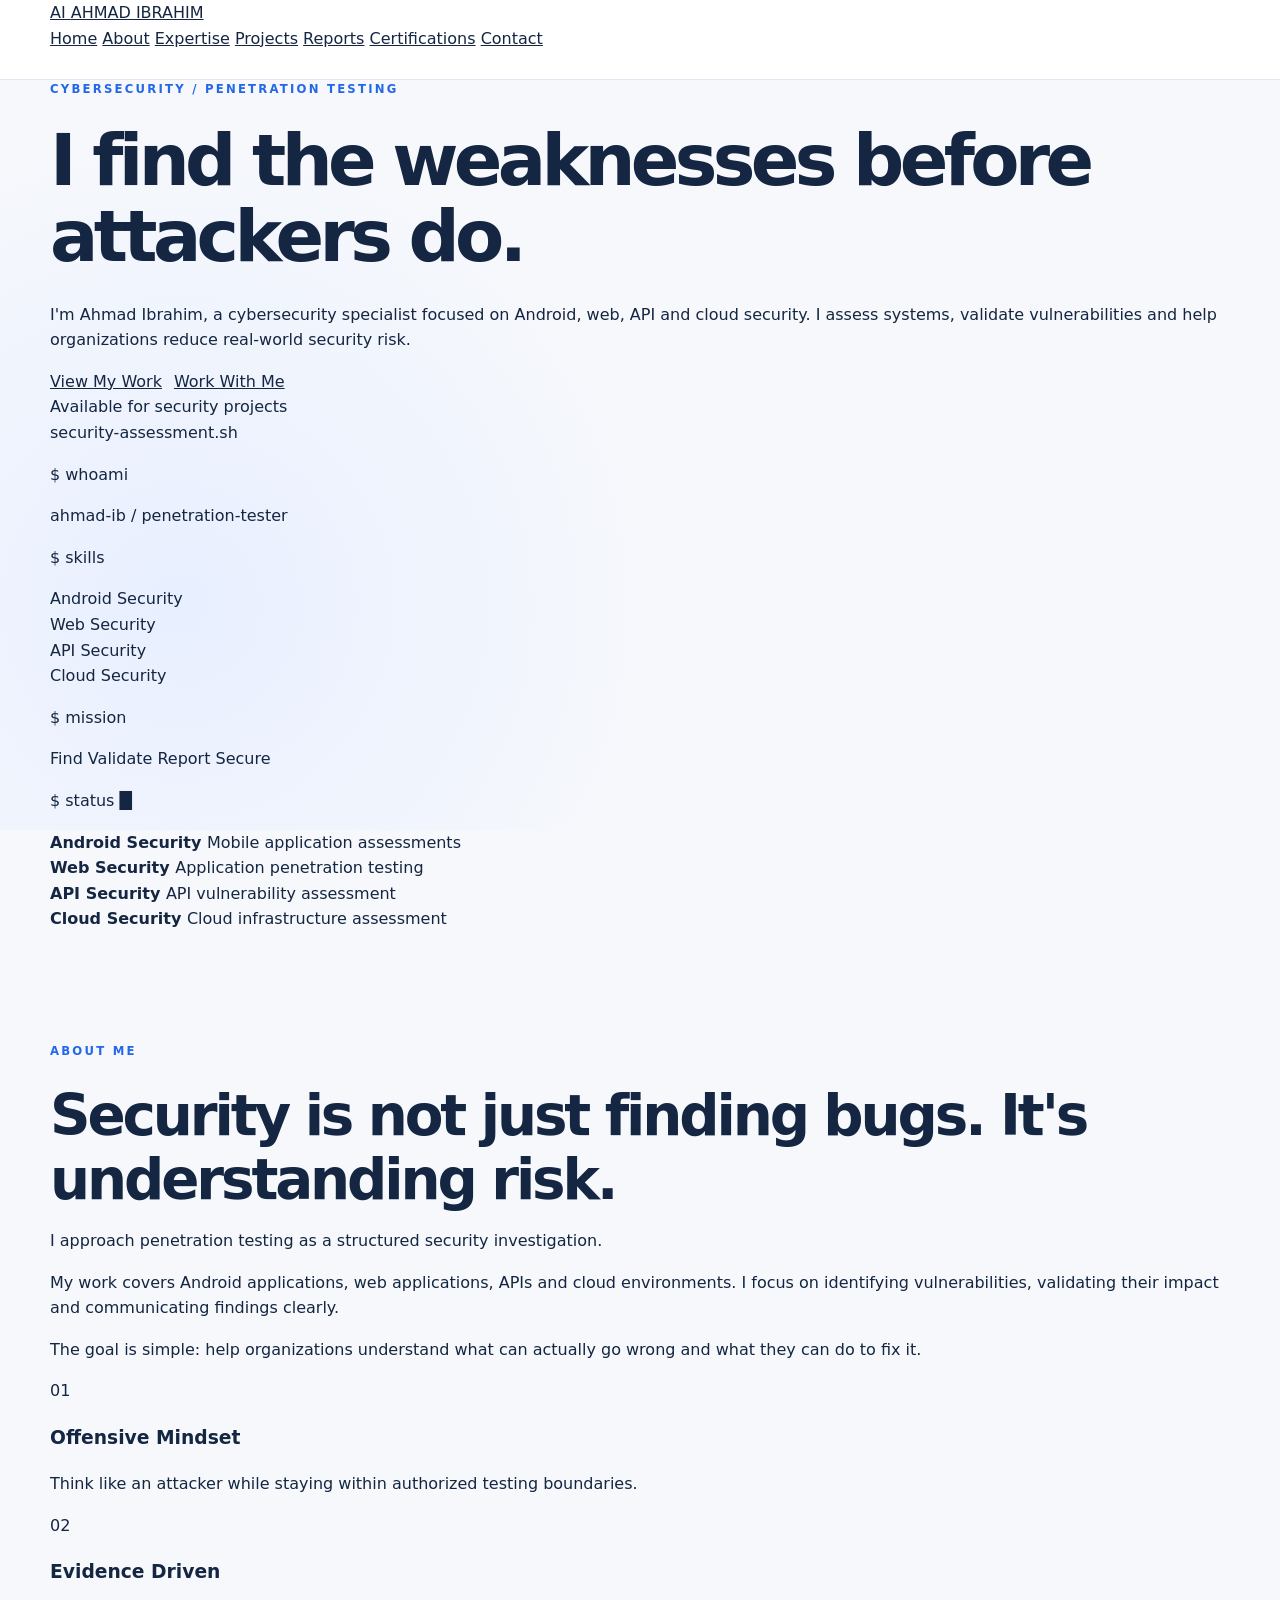
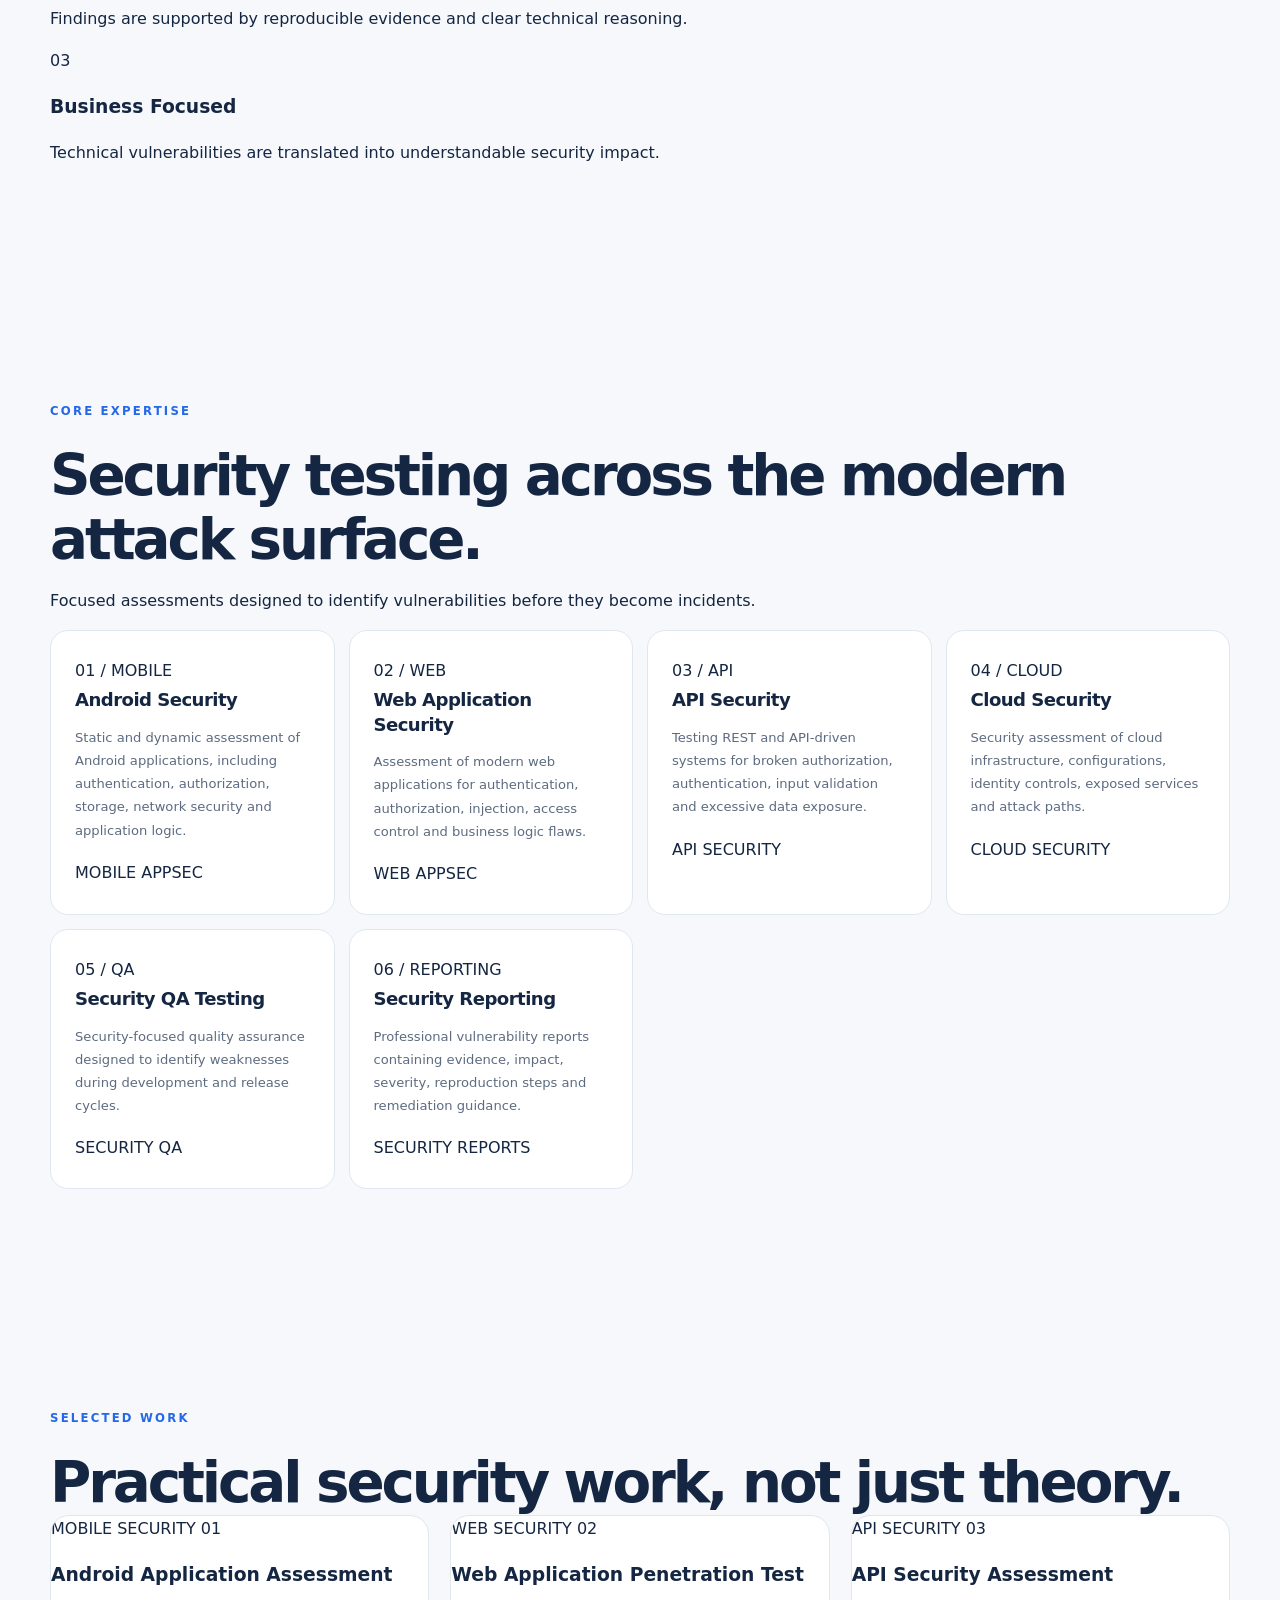
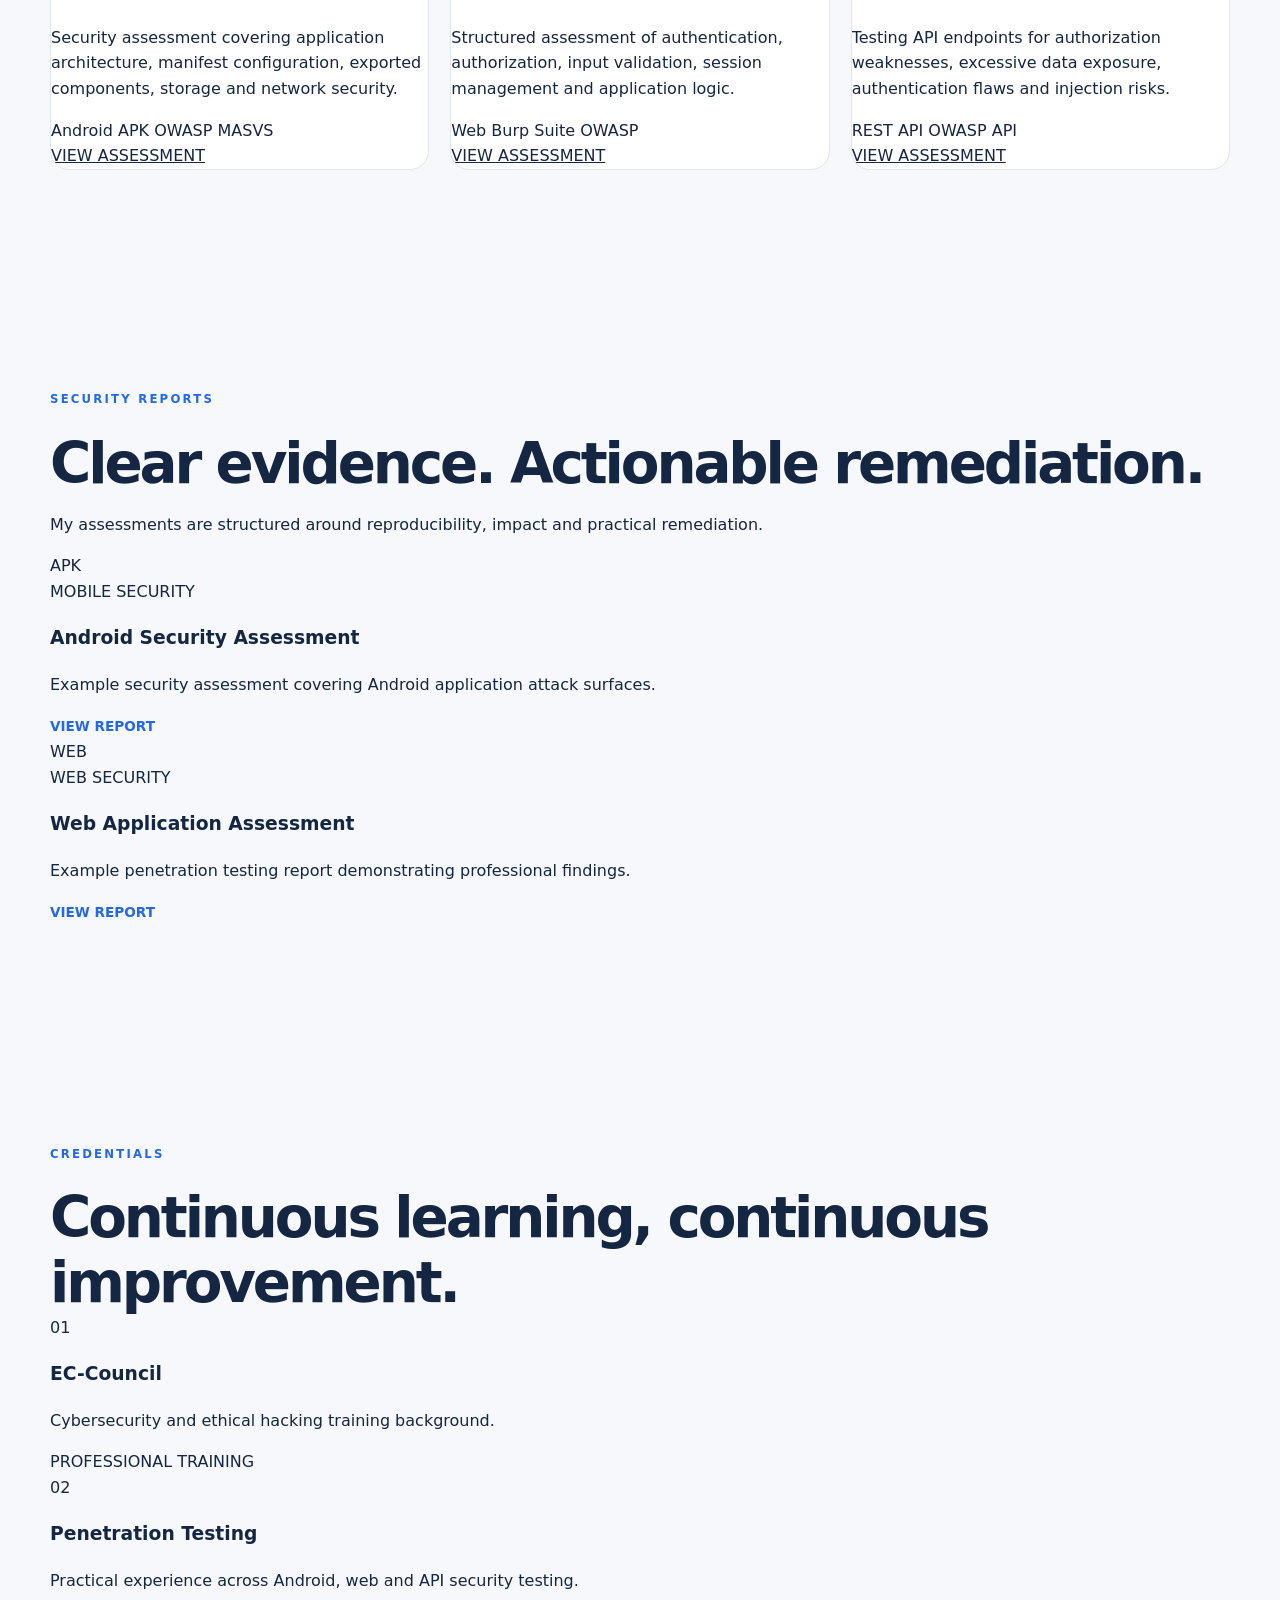
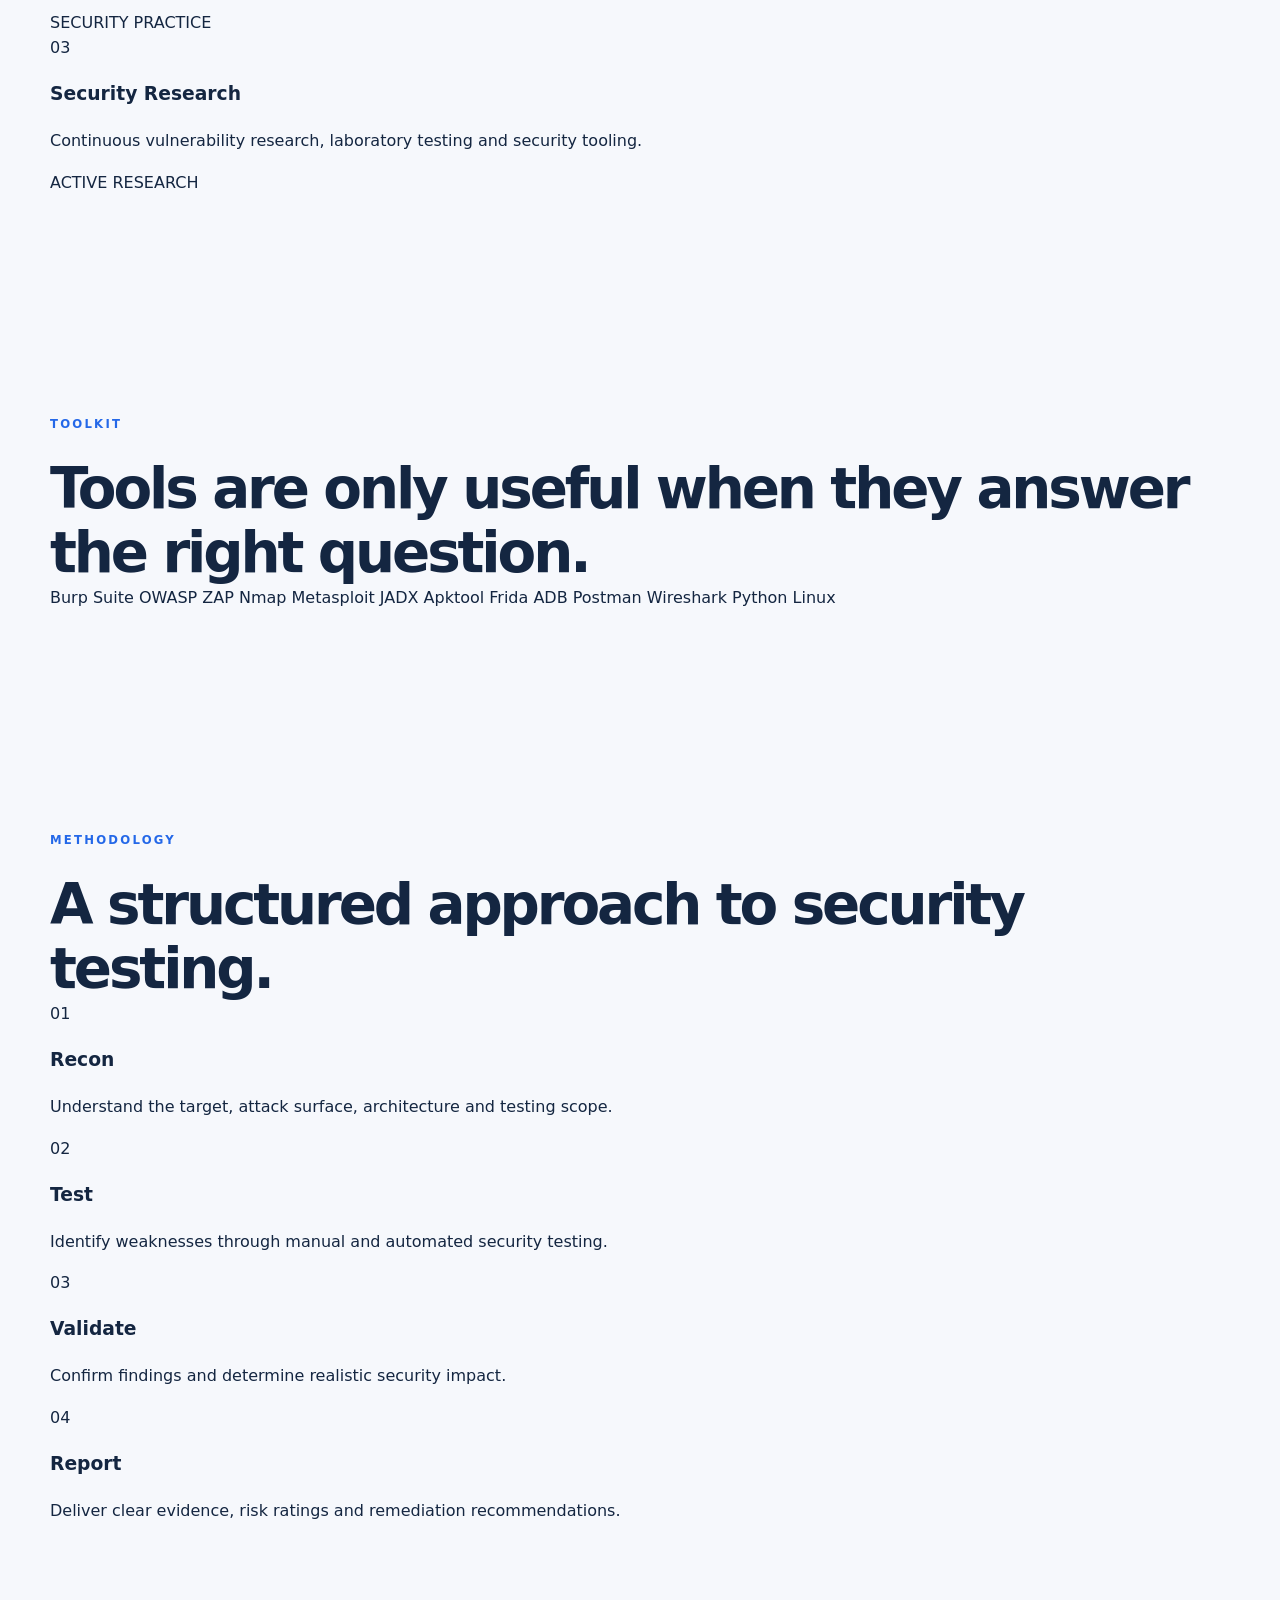
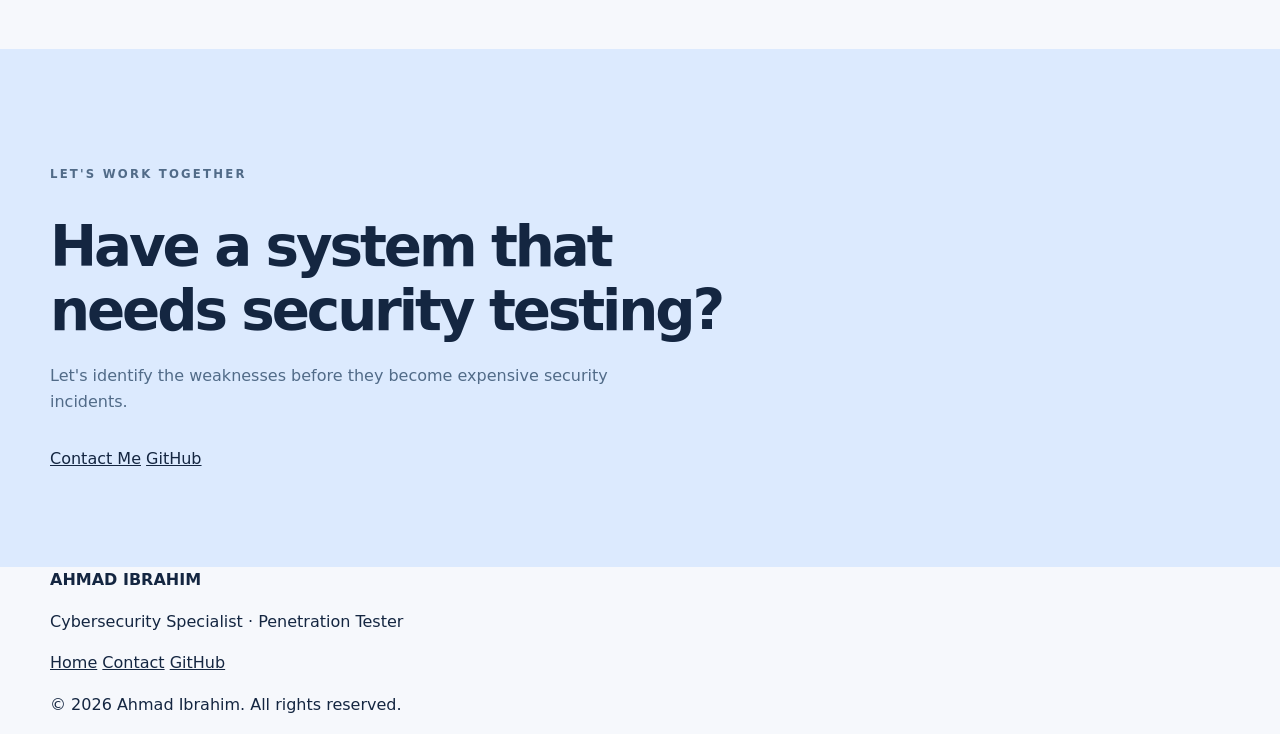
==== commit c555c65b: "style(legacy): remove remaining arrow glyphs from secondary template" ====
--- a/index.html
+++ b/index.html
@@ -1,174 +1,1255 @@
-<!doctype html>
+<!DOCTYPE html>
 <html lang="en">
 <head>
-  <meta charset="utf-8">
-  <meta name="viewport" content="width=device-width, initial-scale=1">
-  <meta name="theme-color" content="#f6f8fc">
-  <meta name="description" content="Ahmad Ibrahim — application security researcher, penetration tester and software engineer. Explore Android security research, mobile products, business automation and publicly documented software downloads.">
-  <meta name="author" content="Ahmad Ibrahim">
-  <meta property="og:type" content="website">
-  <meta property="og:title" content="Ahmad Ibrahim — Security Researcher & Software Engineer">
-  <meta property="og:description" content="Real products. Responsible security research. Verified project downloads.">
-  <meta property="og:url" content="https://ahmadibofficial.github.io/ahmadib-portfolio/">
-  <meta name="twitter:card" content="summary">
-<meta name="twitter:creator" content="@AhmadibOfficial">
-  <link rel="canonical" href="https://ahmadibofficial.github.io/ahmadib-portfolio/">
-  <link rel="icon" type="image/svg+xml" href="assets/favicon.svg">
-  <link rel="stylesheet" href="css/style.css">
-  <title>Ahmad Ibrahim — Security Researcher & Software Engineer</title>
-<script type="application/ld+json">{"@context":"https://schema.org","@graph":[{"@type":"Person","@id":"https://ahmadib.onrender.com/profile.html#person","name":"Ahmad Ibrahim","alternateName":"Ahmad-IB","url":"https://ahmadib.onrender.com/profile.html","image":"https://ahmadib.onrender.com/assets/ahmad-ib-profile.jpg","description":"Software engineer and application security researcher working on Android, web and API security, product engineering, and practical business software.","jobTitle":["Software Engineer","Application Security Researcher"],"homeLocation":{"@type":"Place","name":"Kaduna, Nigeria"},"knowsAbout":["Android application security","API authorization","Web application security","Mobile development","Business process automation"],"sameAs":["https://github.com/AhmadibOfficial","https://www.linkedin.com/in/ahmad-ib","https://x.com/AhmadibOfficial","https://www.instagram.com/ahmadib_official/","https://www.tiktok.com/@ahmadibofficial","https://web.facebook.com/Ahmadib.Official","https://www.youtube.com/channel/UCFwSWl99N4DVZPKe0Xe1SWA"]}]}</script>
+    <meta charset="UTF-8">
+
+    <meta
+        name="viewport"
+        content="width=device-width, initial-scale=1.0"
+    >
+
+    <meta
+        name="description"
+        content="Ahmad Ibrahim — Cybersecurity Specialist, Android & Web Penetration Tester, API Security and Cloud Security."
+    >
+
+    <meta
+        name="author"
+        content="Ahmad Ibrahim"
+    >
+
+    <title>
+        Ahmad Ibrahim | Cybersecurity Specialist
+    </title>
+
+    <link
+        rel="stylesheet"
+        href="css/style.css"
+    >
 </head>
+
 <body>
-  <a class="skip-link" href="#main">Skip to content</a>
-  <header class="site-header">
-    <div class="container header-inner">
-      <a class="brand" href="#home" aria-label="Ahmad Ibrahim, home"><span class="brand-icon">A<span>.</span></span><span>AHMAD<span class="brand-muted">IB</span></span></a>
-      <button class="menu-toggle" type="button" aria-controls="site-nav" aria-expanded="false" aria-label="Open navigation"><span></span><span></span><span></span></button>
-      <nav id="site-nav" class="site-nav" aria-label="Main navigation">
-        <a href="#about">About</a><a href="#expertise">Expertise</a><a href="#projects">Projects</a><a href="#research">Research Journal</a><a href="#downloads">Downloads</a><a href="#approach">Approach</a>
-        <a class="nav-contact" href="#contact">Let's talk</a>
-      </nav>
-    </div>
-  </header>
-
-  <main id="main">
-    <section class="hero" id="home" aria-labelledby="hero-title">
-      <div class="container hero-layout">
-        <div class="hero-copy">
-          <p class="eyebrow"><span class="eyebrow-line"></span> APPLICATION SECURITY & SOFTWARE ENGINEERING</p>
-          <h1 id="hero-title">I build digital products.<br><span class="gradient-word">I secure what matters.</span></h1>
-          <p class="lead">I'm <strong>Ahmad Ibrahim</strong>, an Android and web application security researcher, penetration tester and software builder. I turn ideas into working systems, examine their attack surfaces and help teams reduce real-world risk.</p>
-          <div class="hero-actions">
-            <a class="button button-primary" href="#projects">Explore my projects</a>
-            <a class="button button-outline" href="#downloads">View downloads</a>
-          </div>
-          <div class="hero-foot"><span class="status-light" aria-hidden="true"></span> Kaduna, Nigeria · Open to remote opportunities & authorized security work</div>
+
+    <!-- =====================================================
+         HEADER
+    ====================================================== -->
+
+    <header class="site-header">
+
+        <div class="container nav-container">
+
+            <a
+                href="#home"
+                class="logo"
+                aria-label="Ahmad Ibrahim home"
+            >
+
+                <span class="logo-mark">
+                    AI
+                </span>
+
+                <span class="logo-text">
+                    AHMAD IBRAHIM
+                </span></a>
+
+
+            <button
+                class="menu-toggle"
+                id="menuToggle"
+                aria-label="Open navigation menu"
+                aria-expanded="false"
+            >
+                ☰
+            </button>
+
+
+            <nav
+                class="main-nav"
+                id="mainNav"
+                aria-label="Main navigation"
+            >
+
+                <a href="#home">
+                    Home</a>
+
+                <a href="#about">
+                    About</a>
+
+                <a href="#expertise">
+                    Expertise</a>
+
+                <a href="#projects">
+                    Projects</a>
+
+                <a href="#reports">
+                    Reports</a>
+
+                <a href="#certifications">
+                    Certifications</a>
+
+                <a href="#contact">
+                    Contact</a>
+
+            </nav>
+
         </div>
 
-        <div class="hero-portrait-card" aria-label="Ahmad Ibrahim portrait">
-          <div class="hero-portrait-fallback" aria-hidden="true">
-            <span class="hero-portrait-monogram">AI</span>
-            <span class="hero-portrait-name">AHMAD IBRAHIM</span>
-          </div>
-          <img class="hero-portrait-image" src="assets/ahmad-ib-profile.jpg" alt="Ahmad Ibrahim" width="1641" height="2048" loading="eager" decoding="async" fetchpriority="high">
+    </header>
+
+
+    <main>
+
+        <!-- =================================================
+             HERO
+        ================================================== -->
+
+        <section
+            class="hero"
+            id="home"
+        >
+
+            <div class="container hero-content">
+
+                <div class="hero-text">
+
+                    <p class="eyebrow">
+                        CYBERSECURITY / PENETRATION TESTING
+                    </p>
+
+                    <h1>
+                        I find the weaknesses
+                        <span>before attackers do.</span>
+                    </h1>
+
+                    <p class="hero-description">
+                        I'm Ahmad Ibrahim, a cybersecurity specialist
+                        focused on Android, web, API and cloud security.
+                        I assess systems, validate vulnerabilities and
+                        help organizations reduce real-world security risk.
+                    </p>
+
+                    <div class="hero-actions">
+
+                        <a
+                            href="#projects"
+                            class="btn btn-primary"
+                        >
+                            View My Work</a>
+
+                        <a
+                            href="#contact"
+                            class="btn btn-secondary"
+                        >
+                            Work With Me</a>
+
+                    </div>
+
+                    <div class="hero-status">
+
+                        <span class="status-dot"></span>
+
+                        <span>
+                            Available for security projects
+                        </span>
+
+                    </div>
+
+                </div>
+
+
+                <!-- TERMINAL -->
+
+                <div class="hero-card">
+
+                    <div class="terminal-window">
+
+                        <div class="terminal-header">
+
+                            <div class="terminal-dots">
+                                <span></span>
+                                <span></span>
+                                <span></span>
+                            </div>
+
+                            <span class="terminal-title">
+                                security-assessment.sh
+                            </span>
+
+                        </div>
+
+
+                        <div class="terminal-body">
+
+                            <p>
+                                <span class="terminal-green">
+                                    $
+                                </span>
+                                whoami
+                            </p>
+
+                            <p class="terminal-output">
+                                ahmad-ib / penetration-tester
+                            </p>
+
+
+                            <p>
+                                <span class="terminal-green">
+                                    $
+                                </span>
+                                skills
+                            </p>
+
+                            <p class="terminal-output">
+                                Android Security<br>
+                                Web Security<br>
+                                API Security<br>
+                                Cloud Security
+                            </p>
+
+
+                            <p>
+                                <span class="terminal-green">
+                                    $
+                                </span>
+                                mission
+                            </p>
+
+                            <p class="terminal-output">
+                                Find Validate Report Secure
+                            </p>
+
+
+                            <p>
+                                <span class="terminal-green">
+                                    $
+                                </span>
+                                status
+                                <span class="cursor">
+                                    █
+                                </span>
+                            </p>
+
+                        </div>
+
+                    </div>
+
+                </div>
+
+            </div>
+
+        </section>
+
+
+        <!-- =================================================
+             TRUST STRIP
+        ================================================== -->
+
+        <section class="trust-strip">
+
+            <div class="container trust-grid">
+
+                <div class="trust-item">
+                    <strong>
+                        Android Security
+                    </strong>
+
+                    <span>
+                        Mobile application assessments
+                    </span>
+                </div>
+
+                <div class="trust-item">
+                    <strong>
+                        Web Security
+                    </strong>
+
+                    <span>
+                        Application penetration testing
+                    </span>
+                </div>
+
+                <div class="trust-item">
+                    <strong>
+                        API Security
+                    </strong>
+
+                    <span>
+                        API vulnerability assessment
+                    </span>
+                </div>
+
+                <div class="trust-item">
+                    <strong>
+                        Cloud Security
+                    </strong>
+
+                    <span>
+                        Cloud infrastructure assessment
+                    </span>
+                </div>
+
+            </div>
+
+        </section>
+
+
+        <!-- =================================================
+             ABOUT
+        ================================================== -->
+
+        <section
+            class="section section-dark"
+            id="about"
+        >
+
+            <div class="container">
+
+                <div class="section-heading">
+
+                    <p class="eyebrow">
+                        ABOUT ME
+                    </p>
+
+                    <h2>
+                        Security is not just finding bugs.
+                        <span>It's understanding risk.</span>
+                    </h2>
+
+                </div>
+
+
+                <div class="about-grid">
+
+                    <div class="about-content">
+
+                        <p>
+                            I approach penetration testing as a
+                            structured security investigation.
+                        </p>
+
+                        <p>
+                            My work covers Android applications,
+                            web applications, APIs and cloud
+                            environments. I focus on identifying
+                            vulnerabilities, validating their
+                            impact and communicating findings clearly.
+                        </p>
+
+                        <p>
+                            The goal is simple:
+                            help organizations understand what can
+                            actually go wrong and what they can do
+                            to fix it.
+                        </p>
+
+                    </div>
+
+
+                    <div class="about-highlights">
+
+                        <article class="highlight-card">
+
+                            <span class="highlight-number">
+                                01
+                            </span>
+
+                            <h3>
+                                Offensive Mindset
+                            </h3>
+
+                            <p>
+                                Think like an attacker while staying
+                                within authorized testing boundaries.
+                            </p>
+
+                        </article>
+
+
+                        <article class="highlight-card">
+
+                            <span class="highlight-number">
+                                02
+                            </span>
+
+                            <h3>
+                                Evidence Driven
+                            </h3>
+
+                            <p>
+                                Findings are supported by reproducible
+                                evidence and clear technical reasoning.
+                            </p>
+
+                        </article>
+
+
+                        <article class="highlight-card">
+
+                            <span class="highlight-number">
+                                03
+                            </span>
+
+                            <h3>
+                                Business Focused
+                            </h3>
+
+                            <p>
+                                Technical vulnerabilities are translated
+                                into understandable security impact.
+                            </p>
+
+                        </article>
+
+                    </div>
+
+                </div>
+
+            </div>
+
+        </section>
+
+
+        <!-- =================================================
+             EXPERTISE
+        ================================================== -->
+
+        <section
+            class="section section-dark"
+            id="expertise"
+        >
+
+            <div class="container">
+
+                <div class="section-heading">
+
+                    <p class="eyebrow">
+                        CORE EXPERTISE
+                    </p>
+
+                    <h2>
+                        Security testing across the
+                        <span>modern attack surface.</span>
+                    </h2>
+
+                    <p>
+                        Focused assessments designed to identify
+                        vulnerabilities before they become incidents.
+                    </p>
+
+                </div>
+
+
+                <div class="expertise-grid">
+
+                    <article class="expertise-card">
+
+                        <span class="card-number">
+                            01 / MOBILE
+                        </span>
+
+                        <h3>
+                            Android Security
+                        </h3>
+
+                        <p>
+                            Static and dynamic assessment of Android
+                            applications, including authentication,
+                            authorization, storage, network security
+                            and application logic.
+                        </p>
+
+                        <span class="card-link">
+                            MOBILE APPSEC </span>
+
+                    </article>
+
+
+                    <article class="expertise-card">
+
+                        <span class="card-number">
+                            02 / WEB
+                        </span>
+
+                        <h3>
+                            Web Application Security
+                        </h3>
+
+                        <p>
+                            Assessment of modern web applications for
+                            authentication, authorization, injection,
+                            access control and business logic flaws.
+                        </p>
+
+                        <span class="card-link">
+                            WEB APPSEC </span>
+
+                    </article>
+
+
+                    <article class="expertise-card">
+
+                        <span class="card-number">
+                            03 / API
+                        </span>
+
+                        <h3>
+                            API Security
+                        </h3>
+
+                        <p>
+                            Testing REST and API-driven systems for
+                            broken authorization, authentication,
+                            input validation and excessive data exposure.
+                        </p>
+
+                        <span class="card-link">
+                            API SECURITY </span>
+
+                    </article>
+
+
+                    <article class="expertise-card">
+
+                        <span class="card-number">
+                            04 / CLOUD
+                        </span>
+
+                        <h3>
+                            Cloud Security
+                        </h3>
+
+                        <p>
+                            Security assessment of cloud infrastructure,
+                            configurations, identity controls,
+                            exposed services and attack paths.
+                        </p>
+
+                        <span class="card-link">
+                            CLOUD SECURITY </span>
+
+                    </article>
+
+
+                    <article class="expertise-card">
+
+                        <span class="card-number">
+                            05 / QA
+                        </span>
+
+                        <h3>
+                            Security QA Testing
+                        </h3>
+
+                        <p>
+                            Security-focused quality assurance designed
+                            to identify weaknesses during development
+                            and release cycles.
+                        </p>
+
+                        <span class="card-link">
+                            SECURITY QA </span>
+
+                    </article>
+
+
+                    <article class="expertise-card">
+
+                        <span class="card-number">
+                            06 / REPORTING
+                        </span>
+
+                        <h3>
+                            Security Reporting
+                        </h3>
+
+                        <p>
+                            Professional vulnerability reports containing
+                            evidence, impact, severity, reproduction
+                            steps and remediation guidance.
+                        </p>
+
+                        <span class="card-link">
+                            SECURITY REPORTS </span>
+
+                    </article>
+
+                </div>
+
+            </div>
+
+        </section>
+
+
+        <!-- =================================================
+             PROJECTS
+        ================================================== -->
+
+        <section
+            class="section section-light"
+            id="projects"
+        >
+
+            <div class="container">
+
+                <div class="section-heading">
+
+                    <p class="eyebrow">
+                        SELECTED WORK
+                    </p>
+
+                    <h2>
+                        Practical security work,
+                        <span>not just theory.</span>
+                    </h2>
+
+                </div>
+
+
+                <div class="projects-grid">
+
+                    <article class="project-card">
+
+                        <div class="project-top">
+
+                            <span class="project-type">
+                                MOBILE SECURITY
+                            </span>
+
+                            <span class="project-index">
+                                01
+                            </span>
+
+                        </div>
+
+                        <h3>
+                            Android Application Assessment
+                        </h3>
+
+                        <p>
+                            Security assessment covering application
+                            architecture, manifest configuration,
+                            exported components, storage and network
+                            security.
+                        </p>
+
+                        <div class="project-tags">
+
+                            <span>
+                                Android
+                            </span>
+
+                            <span>
+                                APK
+                            </span>
+
+                            <span>
+                                OWASP MASVS
+                            </span>
+
+                        </div>
+
+                        <a
+                            href="#reports"
+                            class="project-link"
+                        >
+                            VIEW ASSESSMENT</a>
+
+                    </article>
+
+
+                    <article class="project-card">
+
+                        <div class="project-top">
+
+                            <span class="project-type">
+                                WEB SECURITY
+                            </span>
+
+                            <span class="project-index">
+                                02
+                            </span>
+
+                        </div>
+
+                        <h3>
+                            Web Application Penetration Test
+                        </h3>
+
+                        <p>
+                            Structured assessment of authentication,
+                            authorization, input validation, session
+                            management and application logic.
+                        </p>
+
+                        <div class="project-tags">
+
+                            <span>
+                                Web
+                            </span>
+
+                            <span>
+                                Burp Suite
+                            </span>
+
+                            <span>
+                                OWASP
+                            </span>
+
+                        </div>
+
+                        <a
+                            href="#reports"
+                            class="project-link"
+                        >
+                            VIEW ASSESSMENT</a>
+
+                    </article>
+
+
+                    <article class="project-card">
+
+                        <div class="project-top">
+
+                            <span class="project-type">
+                                API SECURITY
+                            </span>
+
+                            <span class="project-index">
+                                03
+                            </span>
+
+                        </div>
+
+                        <h3>
+                            API Security Assessment
+                        </h3>
+
+                        <p>
+                            Testing API endpoints for authorization
+                            weaknesses, excessive data exposure,
+                            authentication flaws and injection risks.
+                        </p>
+
+                        <div class="project-tags">
+
+                            <span>
+                                REST
+                            </span>
+
+                            <span>
+                                API
+                            </span>
+
+                            <span>
+                                OWASP API
+                            </span>
+
+                        </div>
+
+                        <a
+                            href="#reports"
+                            class="project-link"
+                        >
+                            VIEW ASSESSMENT</a>
+
+                    </article>
+
+                </div>
+
+            </div>
+
+        </section>
+
+
+        <!-- =================================================
+             REPORTS
+        ================================================== -->
+
+        <section
+            class="section section-light"
+            id="reports"
+        >
+
+            <div class="container">
+
+                <div class="section-heading">
+
+                    <p class="eyebrow">
+                        SECURITY REPORTS
+                    </p>
+
+                    <h2>
+                        Clear evidence.
+                        <span>Actionable remediation.</span>
+                    </h2>
+
+                    <p>
+                        My assessments are structured around
+                        reproducibility, impact and practical remediation.
+                    </p>
+
+                </div>
+
+
+                <div class="reports-grid">
+
+                    <article class="report-card">
+
+                        <div class="report-icon">
+                            APK
+                        </div>
+
+                        <div>
+
+                            <span class="report-type">
+                                MOBILE SECURITY
+                            </span>
+
+                            <h3>
+                                Android Security Assessment
+                            </h3>
+
+                            <p>
+                                Example security assessment covering
+                                Android application attack surfaces.
+                            </p>
+
+                            <a
+                                href="#"
+                                class="text-link"
+                            >
+                                VIEW REPORT</a>
+
+                        </div>
+
+                    </article>
+
+
+                    <article class="report-card">
+
+                        <div class="report-icon">
+                            WEB
+                        </div>
+
+                        <div>
+
+                            <span class="report-type">
+                                WEB SECURITY
+                            </span>
+
+                            <h3>
+                                Web Application Assessment
+                            </h3>
+
+                            <p>
+                                Example penetration testing report
+                                demonstrating professional findings.
+                            </p>
+
+                            <a
+                                href="#"
+                                class="text-link"
+                            >
+                                VIEW REPORT</a>
+
+                        </div>
+
+                    </article>
+
+                </div>
+
+            </div>
+
+        </section>
+
+
+        <!-- =================================================
+             CERTIFICATIONS
+        ================================================== -->
+
+        <section
+            class="section section-dark"
+            id="certifications"
+        >
+
+            <div class="container">
+
+                <div class="section-heading">
+
+                    <p class="eyebrow">
+                        CREDENTIALS
+                    </p>
+
+                    <h2>
+                        Continuous learning,
+                        <span>continuous improvement.</span>
+                    </h2>
+
+                </div>
+
+
+                <div class="certifications-grid">
+
+                    <article class="cert-card">
+
+                        <span class="cert-number">
+                            01
+                        </span>
+
+                        <h3>
+                            EC-Council
+                        </h3>
+
+                        <p>
+                            Cybersecurity and ethical hacking
+                            training background.
+                        </p>
+
+                        <span class="cert-status">
+                            PROFESSIONAL TRAINING
+                        </span>
+
+                    </article>
+
+
+                    <article class="cert-card">
+
+                        <span class="cert-number">
+                            02
+                        </span>
+
+                        <h3>
+                            Penetration Testing
+                        </h3>
+
+                        <p>
+                            Practical experience across Android,
+                            web and API security testing.
+                        </p>
+
+                        <span class="cert-status">
+                            SECURITY PRACTICE
+                        </span>
+
+                    </article>
+
+
+                    <article class="cert-card">
+
+                        <span class="cert-number">
+                            03
+                        </span>
+
+                        <h3>
+                            Security Research
+                        </h3>
+
+                        <p>
+                            Continuous vulnerability research,
+                            laboratory testing and security tooling.
+                        </p>
+
+                        <span class="cert-status">
+                            ACTIVE RESEARCH
+                        </span>
+
+                    </article>
+
+                </div>
+
+            </div>
+
+        </section>
+
+
+        <!-- =================================================
+             TOOLS
+        ================================================== -->
+
+        <section
+            class="section section-dark"
+        >
+
+            <div class="container">
+
+                <div class="section-heading">
+
+                    <p class="eyebrow">
+                        TOOLKIT
+                    </p>
+
+                    <h2>
+                        Tools are only useful when they
+                        <span>answer the right question.</span>
+                    </h2>
+
+                </div>
+
+
+                <div class="tools-list">
+
+                    <span>
+                        Burp Suite
+                    </span>
+
+                    <span>
+                        OWASP ZAP
+                    </span>
+
+                    <span>
+                        Nmap
+                    </span>
+
+                    <span>
+                        Metasploit
+                    </span>
+
+                    <span>
+                        JADX
+                    </span>
+
+                    <span>
+                        Apktool
+                    </span>
+
+                    <span>
+                        Frida
+                    </span>
+
+                    <span>
+                        ADB
+                    </span>
+
+                    <span>
+                        Postman
+                    </span>
+
+                    <span>
+                        Wireshark
+                    </span>
+
+                    <span>
+                        Python
+                    </span>
+
+                    <span>
+                        Linux
+                    </span>
+
+                </div>
+
+            </div>
+
+        </section>
+
+
+        <!-- =================================================
+             METHODOLOGY
+        ================================================== -->
+
+        <section
+            class="section section-dark"
+        >
+
+            <div class="container">
+
+                <div class="section-heading">
+
+                    <p class="eyebrow">
+                        METHODOLOGY
+                    </p>
+
+                    <h2>
+                        A structured approach to
+                        <span>security testing.</span>
+                    </h2>
+
+                </div>
+
+
+                <div class="methodology">
+
+                    <article class="method-step">
+
+                        <span>
+                            01
+                        </span>
+
+                        <h3>
+                            Recon
+                        </h3>
+
+                        <p>
+                            Understand the target, attack surface,
+                            architecture and testing scope.
+                        </p>
+
+                    </article>
+
+
+                    <article class="method-step">
+
+                        <span>
+                            02
+                        </span>
+
+                        <h3>
+                            Test
+                        </h3>
+
+                        <p>
+                            Identify weaknesses through manual and
+                            automated security testing.
+                        </p>
+
+                    </article>
+
+
+                    <article class="method-step">
+
+                        <span>
+                            03
+                        </span>
+
+                        <h3>
+                            Validate
+                        </h3>
+
+                        <p>
+                            Confirm findings and determine realistic
+                            security impact.
+                        </p>
+
+                    </article>
+
+
+                    <article class="method-step">
+
+                        <span>
+                            04
+                        </span>
+
+                        <h3>
+                            Report
+                        </h3>
+
+                        <p>
+                            Deliver clear evidence, risk ratings and
+                            remediation recommendations.
+                        </p>
+
+                    </article>
+
+                </div>
+
+            </div>
+
+        </section>
+
+
+        <!-- =================================================
+             CONTACT
+        ================================================== -->
+
+        <section
+            class="contact-section"
+            id="contact"
+        >
+
+            <div class="container contact-content">
+
+                <p class="eyebrow">
+                    LET'S WORK TOGETHER
+                </p>
+
+                <h2>
+                    Have a system that needs
+                    <span>security testing?</span>
+                </h2>
+
+                <p>
+                    Let's identify the weaknesses before they become
+                    expensive security incidents.
+                </p>
+
+                <div class="contact-actions">
+
+                    <a
+                        href="mailto:YOUR-EMAIL@example.com"
+                        class="btn btn-primary"
+                    >
+                        Contact Me</a>
+
+                    <a
+                        href="https://github.com/AhmadibOfficial"
+                        target="_blank"
+                        rel="noopener noreferrer"
+                        class="btn btn-secondary"
+                    >
+                        GitHub</a>
+
+                </div>
+
+            </div>
+
+        </section>
+
+    </main>
+
+
+    <!-- =====================================================
+         FOOTER
+    ====================================================== -->
+
+    <footer class="site-footer">
+
+        <div class="container footer-content">
+
+            <strong>
+                AHMAD IBRAHIM
+            </strong>
+
+            <p>
+                Cybersecurity Specialist · Penetration Tester
+            </p>
+
+            <div class="footer-links">
+
+                <a href="#home">
+                    Home</a>
+
+                <a href="#contact">
+                    Contact</a>
+
+                <a
+                    href="https://github.com/AhmadibOfficial"
+                    target="_blank"
+                    rel="noopener noreferrer"
+                >
+                    GitHub</a>
+
+            </div>
+
+            <p class="copyright">
+
+                ©
+                <span id="currentYear">
+                    2026
+                </span>
+
+                Ahmad Ibrahim.
+                All rights reserved.
+
+            </p>
+
         </div>
-      </div>
-      <div class="container capability-strip" aria-label="Specialist areas">
-        <span>01 / ANDROID SECURITY</span><span>02 / WEB & API TESTING</span><span>03 / FULL-STACK DEVELOPMENT</span><span>04 / AI & AUTOMATION</span>
-      </div>
-    </section>
-
-    <section class="section about-section" id="about">
-      <div class="container about-layout">
-        <div class="section-heading"><p class="overline">01 / ABOUT ME</p><h2>Engineering with a <em>security mindset.</em></h2></div>
-        <div class="about-main"><p class="large-paragraph">I work at the intersection of <strong>product engineering</strong> and <strong>application security</strong>. My focus is designing useful software, testing its trust boundaries and building evidence-based improvements.</p>
-          <p>My practical work spans Android applications, API authorization, secure authentication, cloud-connected services and developer tooling. I use authorized labs and owned projects to explore weaknesses, validate fixes and communicate findings clearly.</p>
-          <p>I value reproducible evidence, maintainable code and honest project status. A pilot is a pilot; a hypothesis is not a confirmed vulnerability; an unreleased application is not a production launch.</p>
-          <div class="about-links"><a href="https://ahmadib.onrender.com/resume.html" target="_blank" rel="noopener noreferrer">Resume / CV</a><a href="https://ahmadib.onrender.com/profile.html" target="_blank" rel="noopener noreferrer">Professional profile</a><a href="https://github.com/AhmadibOfficial" target="_blank" rel="noopener noreferrer">GitHub profile</a><a href="mailto:Ahmadibofficial@gmail.com">Contact by email</a></div>
-        </div>
-      </div>
-    </section>
-
-    <section class="section expertise-section" id="expertise">
-      <div class="container"><div class="section-top"><div><p class="overline">02 / WHAT I DO</p><h2>Expertise built around <em>real problems.</em></h2></div><p class="section-intro">Practical skills across development, testing and remediation — not a list of unverified claims.</p></div>
-        <div class="expertise-grid">
-          <article class="expertise-card"><span class="expertise-index">01</span><div class="expertise-glyph">⌘</div><h3>Android & Mobile Security</h3><p>APK analysis, application components, secure storage, network configuration, authentication and mobile-to-API trust boundaries.</p><div class="tag-row"><span>OWASP MASVS</span><span>APK analysis</span><span>Python</span></div></article>
-          <article class="expertise-card"><span class="expertise-index">02</span><div class="expertise-glyph">◇</div><h3>Web & API Penetration Testing</h3><p>Authorized testing of session flows, object-level authorization, access control, data exposure and business-logic weaknesses.</p><div class="tag-row"><span>OWASP</span><span>Burp Suite</span><span>REST APIs</span></div></article>
-          <article class="expertise-card"><span class="expertise-index">03</span><div class="expertise-glyph">▣</div><h3>Mobile & Full-Stack Engineering</h3><p>Cross-platform products, backend services, database-backed workflows and testable customer/provider experiences.</p><div class="tag-row"><span>Flutter</span><span>TypeScript</span><span>PostgreSQL</span></div></article>
-          <article class="expertise-card"><span class="expertise-index">04</span><div class="expertise-glyph" aria-hidden="true">▦</div><h3>AI, Automation & DevSecOps</h3><p>Business workflow automation, evidence-oriented security tooling, release gates and human-controlled AI integrations.</p><div class="tag-row"><span>Python</span><span>GitHub Actions</span><span>Docker</span></div></article>
-        </div>
-      </div>
-    </section>
-
-    <section class="section projects-section" id="projects">
-      <div class="container"><div class="section-top"><div><p class="overline">03 / SELECTED WORK</p><h2>Things I've <em>built and researched.</em></h2></div><p class="section-intro">A curated portfolio of engineering projects, research tools and early-stage products. Status labels reflect the verified development or release state.</p></div>
-        <div class="filter-toolbar" role="group" aria-label="Filter projects"><button type="button" class="filter-button is-active" data-filter="all" aria-pressed="true">All projects</button><button type="button" class="filter-button" data-filter="product" aria-pressed="false">Products</button><button type="button" class="filter-button" data-filter="security" aria-pressed="false">Security research</button><button type="button" class="filter-button" data-filter="concept" aria-pressed="false">Concepts</button></div>
-        <div class="projects-grid" id="project-grid">
-          <article class="project-card featured" data-category="product"><div class="project-cover cover-onecall"><span class="cover-number">01 / MOBILE PLATFORM</span><div class="cover-word">One<span>Call</span><small>EVERYTHING, ONE CALL AWAY</small></div><span class="cover-mark">◉</span></div><div class="project-body"><div class="project-meta"><span>Flutter · NestJS · PostgreSQL</span><span class="state">Android pilot</span></div><h3>OneCall</h3><p>A full-stack services platform connecting customers and providers through requests, bookings, messaging and secure account workflows. Explore its Android pilot and backend engineering.</p><div class="project-links"><a href="https://github.com/AhmadibOfficial/OneCall" target="_blank" rel="noopener noreferrer">Repository</a><a href="#downloads">Pilot APK</a></div></div></article>
-          <article class="project-card" data-category="security"><div class="project-cover cover-toolkit"><span class="cover-number">02 / SECURITY TOOLING</span><div class="terminal-lines"><span>$ ahmad-sec apk scan</span><span>✓ manifest checks</span><span>✓ evidence report</span><span>_</span></div><span class="cover-mark">⌁</span></div><div class="project-body"><div class="project-meta"><span>Python · Android · CLI</span><span class="state">Open source</span></div><h3>Android Security Toolkit</h3><p>An evidence-first Android application security CLI for APK analysis, reproducible observations and practical remediation guidance within authorized assessments.</p><div class="project-links"><a href="https://github.com/AhmadibOfficial/android-security-toolkit" target="_blank" rel="noopener noreferrer">Source & docs</a><a href="#downloads">Download source</a></div></div></article>
-          <article class="project-card" data-category="product"><div class="project-cover cover-meta"><span class="cover-number">03 / INTELLIGENT SYSTEMS</span><div class="meta-shape"><span>M</span><i></i><i></i></div></div><div class="project-body"><div class="project-meta"><span>Python · AI · Workflows</span><span class="state">Platform engineering</span></div><h3>MetaAutomate</h3><p>An intelligent business platform connecting secure workspaces, governed automation and AI-assisted workflows to real organizational operations.</p><div class="project-links"><a href="https://metaautomate.onrender.com/" target="_blank" rel="noopener noreferrer">Project website</a></div></div></article>
-          <article class="project-card" data-category="security"><div class="project-cover cover-research"><span class="cover-number">04 / RESEARCH OPERATIONS</span><div class="research-symbol">R<span>/</span>OS</div><span class="cover-mark">⎔</span></div><div class="project-body"><div class="project-meta"><span>Python · Evidence · Testing</span><span class="state">Research engineering</span></div><h3>Security Research OS</h3><p>A research operations system for authorized scope management, evidence integrity, reproducible validation, triage and remediation verification.</p><div class="project-links"><span class="link-muted">Research operations & evidence management</span></div></div></article>
-          <article class="project-card" data-category="product"><div class="project-cover cover-safwa"><span class="cover-number">05 / MOBILE EXPERIENCE</span><div class="cover-word">Safwa<small>QURAN · صفوة القرآن</small></div><span class="cover-mark">✧</span></div><div class="project-body"><div class="project-meta"><span>Flutter · Offline-first</span><span class="state">In development</span></div><h3>Safwa Quran</h3><p>An offline-first Quran and worship experience designed around trustworthy content, accessible study and dependable mobile use, with source and device assurance central to development.</p><div class="project-links"><span class="link-muted">Quran reading · study · worship</span></div></div></article>
-          <article class="project-card" data-category="concept"><div class="project-cover cover-imarket"><span class="cover-number">06 / COMMERCE CONCEPT</span><div class="cover-word">I<span>Market</span><small>COMMERCE, MADE ACCESSIBLE</small></div><span class="cover-mark">✦</span></div><div class="project-body"><div class="project-meta"><span>Marketplace · Payments · Mobile</span><span class="state">Product R&D</span></div><h3>IMarket</h3><p>A Nigeria-first marketplace combining group-buying discovery, merchant trust and transparent installment-shopping journeys, with financing dependent on compliant partnerships.</p><div class="project-links"><span class="link-muted">Social commerce & payment-plan design</span></div></div></article>
-          <article class="project-card" data-category="concept"><div class="project-cover cover-nayvelo"><span class="cover-number">07 / TELECOM CONCEPT</span><div class="cover-word">Nayvelo<small>MOBILE, MADE DIGITAL.</small></div><span class="cover-mark">◌</span></div><div class="project-body"><div class="project-meta"><span>eSIM · Privacy · UX</span><span class="state">Product R&D</span></div><h3>Nayvelo Mobile</h3><p>A digital-first eSIM telecommunications venture exploring device readiness, private subscriber journeys and accessible mobile service onboarding.</p><div class="project-links"><span class="link-muted">Device readiness & mobile onboarding</span></div></div></article>
-          <article class="project-card" data-category="product"><div class="project-cover cover-vailable"><span class="cover-number">08 / DOCUMENT PRODUCTIVITY</span><div class="cover-word">VAILABLE<small>DOCUMENTS · WORKFLOWS · INTELLIGENCE</small></div><span class="cover-mark">▤</span></div><div class="project-body"><div class="project-meta"><span>PDF · Document Security · Automation</span><span class="state">Product R&D</span></div><h3>VAILABLE</h3><p>A privacy-conscious document platform being developed around PDF organization, conversion, optimization, security and intelligent workflows. Product architecture and safeguarded development automation form its engineering foundation.</p><div class="project-links"><span class="link-muted">Product research & engineering</span></div></div></article>
-        </div>
-        <p class="projects-note" id="filter-status" role="status" aria-live="polite">Showing all 8 projects.</p>
-        <div class="research-mission"><div><p class="overline">SECURITY RESEARCH</p><h3>Find real weaknesses. Prove their impact.</h3></div><p>I investigate security vulnerabilities in mobile apps, web platforms and APIs with proper authorization, document reproducible evidence, and provide clear remediation guidance. My focus is on practical findings and fixes that help make software safer.</p></div>
-      </div>
-    </section>
-
-    <section class="section research-preview-section" id="research" aria-labelledby="research-preview-title">
-      <div class="container">
-        <div class="section-top">
-          <div><p class="overline">04 / PUBLISHED SECURITY RESEARCH</p><h2 id="research-preview-title">Research you can <em>read and verify.</em></h2></div>
-          <p class="section-intro">The Ahmad-IB Security Research Journal documents technical methods, source-backed engineering work and sourced intelligence, with clear limits on what has been demonstrated.</p>
-        </div>
-        <div class="research-preview-grid">
-          <article class="research-preview-feature">
-            <p class="research-preview-label">FEATURED ENGINEERING CASE STUDY · 26 OCT 2026</p>
-            <h3>Designing redacted, reproducible APK evidence reports</h3>
-            <p>A technical explanation of report determinism, evidence handling, redaction and manual validation in the Android Security Toolkit. The article references public source code and tests without claiming a confirmed exploited vulnerability.</p>
-            <div class="research-preview-actions">
-              <a href="https://ahmadib.onrender.com/articles/redacted-apk-evidence-reports.html" target="_blank" rel="noopener noreferrer">Read case study</a>
-              <a href="https://github.com/AhmadibOfficial/android-security-toolkit" target="_blank" rel="noopener noreferrer">Inspect toolkit source</a>
-            </div>
-          </article>
-          <div class="research-preview-list" aria-labelledby="research-index-title">
-            <div class="research-index-head"><h3 id="research-index-title">Research index</h3><a href="https://ahmadib.onrender.com/#research" target="_blank" rel="noopener noreferrer">Full journal</a></div>
-            <div class="research-index-item"><span>ANDROID SECURITY</span><a href="https://ahmadib.onrender.com/articles/exported-android-components.html" target="_blank" rel="noopener noreferrer">Exported Android components: exposure is not exploitability</a></div>
-            <div class="research-index-item"><span>API AUTHORIZATION</span><a href="https://ahmadib.onrender.com/articles/api-authorization-boundaries.html" target="_blank" rel="noopener noreferrer">The authorization boundary does not live inside the mobile app</a></div>
-            <div class="research-index-item"><span>ENGINEERING METHODOLOGY</span><a href="https://ahmadib.onrender.com/articles/android-security-toolkit.html" target="_blank" rel="noopener noreferrer">Building an Android security toolkit around evidence</a></div>
-            <div class="research-index-item"><span>THREAT INTELLIGENCE</span><a href="https://ahmadib.onrender.com/articles/intelligence-2026-10-17.html" target="_blank" rel="noopener noreferrer">Cybersecurity intelligence brief — 17 October 2026</a></div>
-            <p class="research-index-note">Research notes are not equivalent to acknowledged vulnerability disclosures. Claims are supported by cited material and limited to the work described.</p>
-          </div>
-        </div>
-      </div>
-    </section>
-
-    <section class="section downloads-section" id="downloads">
-      <div class="container"><div class="section-top"><div><p class="overline">04 / REAL DOWNLOADS</p><h2>Explore a <em>working build.</em></h2></div><p class="section-intro">Only publicly available artifacts are linked. Read release instructions before installing software or running security tools.</p></div>
-        <div class="download-grid">
-          <article class="download-card"><div class="download-icon">APK</div><div><p class="download-kicker">ANDROID PILOT · PRERELEASE</p><h3>OneCall Phone Pilot</h3><p>ARM Android test APK from the project's published GitHub prerelease. <strong>Requires your own backend running locally and USB/ADB reverse port forwarding.</strong> It does not work as a standalone cloud-connected app. Signed with a temporary CI debug certificate.</p><div class="download-actions"><a class="button button-primary" href="https://github.com/AhmadibOfficial/OneCall/releases/download/phone-pilot-10-1/OneCall-phone-arm.apk" target="_blank" rel="noopener noreferrer">Download test APK</a><a class="text-link" href="https://github.com/AhmadibOfficial/OneCall/releases/tag/phone-pilot-10-1" target="_blank" rel="noopener noreferrer">Setup & warnings</a><a class="text-link" href="https://github.com/AhmadibOfficial/OneCall/releases/download/phone-pilot-10-1/SHA256SUMS.txt" target="_blank" rel="noopener noreferrer">SHA-256 checksum</a></div></div></article>
-          <article class="download-card"><div class="download-icon code-icon">PY</div><div><p class="download-kicker">OPEN SOURCE · DEVELOPMENT TOOL</p><h3>Android Security Toolkit</h3><p>Download the public Python CLI source archive, install it in a virtual environment and run it against <strong>only applications you own or are authorized to assess</strong>. This is source code, not an Android APK or prebuilt installer.</p><div class="download-actions"><a class="button button-primary" href="https://github.com/AhmadibOfficial/android-security-toolkit/archive/refs/heads/main.zip" target="_blank" rel="noopener noreferrer">Download source ZIP</a><a class="text-link" href="https://github.com/AhmadibOfficial/android-security-toolkit#install" target="_blank" rel="noopener noreferrer">Install instructions</a></div></div></article>
-        </div>
-        
-      </div>
-    </section>
-
-    <section class="section approach-section" id="approach">
-      <div class="container"><div class="section-top"><div><p class="overline">05 / THE PROCESS</p><h2>Build with care.<br><em>Validate with evidence.</em></h2></div><p class="section-intro">A consistent cycle that connects functional software development with application security.</p></div>
-        <div class="process-grid"><div class="process-step"><span>01</span><h3>Understand</h3><p>Clarify the business goal, assets, requirements and authorized scope.</p></div><div class="process-step"><span>02</span><h3>Engineer</h3><p>Build maintainable components, data boundaries and usable interfaces.</p></div><div class="process-step"><span>03</span><h3>Test</h3><p>Exercise failure modes, access controls and security-sensitive workflows.</p></div><div class="process-step"><span>04</span><h3>Improve</h3><p>Document evidence, fix weaknesses and verify regressions.</p></div></div>
-
-        <section class="workflow-showcase" aria-labelledby="workflow-gallery-title">
-          <div class="workflow-heading"><div><p class="overline">END-TO-END DELIVERY</p><h3 id="workflow-gallery-title">From requirements to reliable operations.</h3></div><p>A practical workflow for thoughtful engineering, accountable testing and ongoing improvement.</p></div>
-          <div class="workflow-gallery">
-          <article class="workflow-card"><div class="workflow-image workflow-image--requirements" data-photo-path="assets/workflow/requirements-analysis.jpg" role="img" aria-label="Illustrative photograph of a team reviewing requirements and printed materials"></div><div class="workflow-copy"><span>01 / DELIVERY STAGE</span><h4>Requirements analysis</h4><p>Clarify objectives, user needs, system boundaries and acceptance criteria.</p></div></article>
-          <article class="workflow-card"><div class="workflow-image workflow-image--planning" data-photo-path="assets/workflow/planning.jpg" role="img" aria-label="Illustrative photograph of a person planning website elements on a whiteboard"></div><div class="workflow-copy"><span>02 / DELIVERY STAGE</span><h4>Project planning</h4><p>Define delivery milestones, technical scope, resources and key risks.</p></div></article>
-          <article class="workflow-card"><div class="workflow-image workflow-image--design" data-photo-path="assets/workflow/design.jpg" role="img" aria-label="Illustrative photograph of two desktop monitors displaying digital design work"></div><div class="workflow-copy"><span>03 / DELIVERY STAGE</span><h4>Experience design</h4><p>Shape usable interfaces, information architecture and visual consistency.</p></div></article>
-          <article class="workflow-card"><div class="workflow-image workflow-image--architecture" data-photo-path="assets/workflow/software-architecture.jpg" role="img" aria-label="Illustrative photograph of code being edited on a laptop"></div><div class="workflow-copy"><span>04 / DELIVERY STAGE</span><h4>Software architecture</h4><p>Structure maintainable application components, integrations and data flows.</p></div></article>
-          <article class="workflow-card"><div class="workflow-image workflow-image--development" data-photo-path="assets/workflow/development.jpg" role="img" aria-label="Illustrative close-up photograph of source code in an editor"></div><div class="workflow-copy"><span>05 / DELIVERY STAGE</span><h4>Implementation</h4><p>Develop and integrate mobile, web, API and automation capabilities.</p></div></article>
-          <article class="workflow-card"><div class="workflow-image workflow-image--testing" data-photo-path="assets/workflow/testing.jpg" role="img" aria-label="Illustrative photograph of a developer testing software using a laptop and phone"></div><div class="workflow-copy"><span>06 / DELIVERY STAGE</span><h4>Testing & validation</h4><p>Check user journeys, quality, security controls and regression behaviour.</p></div></article>
-          <article class="workflow-card"><div class="workflow-image workflow-image--maintenance" data-photo-path="assets/workflow/maintenance.jpg" role="img" aria-label="Illustrative photograph of a support desk with people working at computers"></div><div class="workflow-copy"><span>07 / DELIVERY STAGE</span><h4>Maintenance & support</h4><p>Monitor, improve and support products through their operational lifecycle.</p></div></article>
-          </div>
-          
-        </section>
-        <div class="credentials-note"><div><p class="overline">LEARNING & PROFESSIONAL PRACTICE</p><h3>Always learning. Always validating.</h3></div><p>Security education and practice include EC-Council University studies, Cisco Networking Academy training, authorized testing labs and project-based engineering. Specific certificate documents can be added only when verified and approved for publication.</p></div>
-      </div>
-    </section>
-
-    <section class="contact-section" id="contact"><div class="container contact-layout"><div><p class="overline">06 / GET IN TOUCH</p><h2>Have something <em>worth building or securing?</em></h2><p>Let's discuss a mobile app, a security assessment, an API review or an ambitious new product. For security testing, all work is scoped and authorized in advance.</p><div class="contact-buttons"><a class="button button-dark" href="mailto:Ahmadibofficial@gmail.com?subject=Project%20or%20security%20assessment%20enquiry">Send an email</a><a class="button button-contact-outline" href="https://wa.me/2348069514047" target="_blank" rel="noopener noreferrer">WhatsApp</a><a class="button button-contact-outline" href="https://github.com/AhmadibOfficial" target="_blank" rel="noopener noreferrer">GitHub profile</a></div></div><div class="contact-side"><span>LOCATION</span><strong>Kaduna, Nigeria</strong><span>FOCUS</span><strong>Application security · Software engineering</strong><span>CONTACT</span><a href="mailto:Ahmadibofficial@gmail.com">Ahmadibofficial@gmail.com</a></div></div></section>
-  <section class="social-presence" id="connect" aria-labelledby="connect-title">
- <div class="container">
-  <div class="social-presence-head"><div><p class="overline">PROFESSIONAL NETWORK</p><h2 id="connect-title">Connect with me.</h2></div><p>Follow my engineering work, security research and product updates across my professional profiles.</p></div>
-  <div class="social-account-grid"><a class="social-account social-github" href="https://github.com/AhmadibOfficial" target="_blank" rel="me noopener noreferrer" aria-label="GitHub: @AhmadibOfficial (opens in a new tab)"><span class="social-logo"><svg aria-hidden="true" focusable="false" width="27" height="27" fill="currentColor" role="img" viewBox="0 0 24 24" xmlns="http://www.w3.org/2000/svg"><path d="M12 .297c-6.63 0-12 5.373-12 12 0 5.303 3.438 9.8 8.205 11.385.6.113.82-.258.82-.577 0-.285-.01-1.04-.015-2.04-3.338.724-4.042-1.61-4.042-1.61C4.422 18.07 3.633 17.7 3.633 17.7c-1.087-.744.084-.729.084-.729 1.205.084 1.838 1.236 1.838 1.236 1.07 1.835 2.809 1.305 3.495.998.108-.776.417-1.305.76-1.605-2.665-.3-5.466-1.332-5.466-5.93 0-1.31.465-2.38 1.235-3.22-.135-.303-.54-1.523.105-3.176 0 0 1.005-.322 3.3 1.23.96-.267 1.98-.399 3-.405 1.02.006 2.04.138 3 .405 2.28-1.552 3.285-1.23 3.285-1.23.645 1.653.24 2.873.12 3.176.765.84 1.23 1.91 1.23 3.22 0 4.61-2.805 5.625-5.475 5.92.42.36.81 1.096.81 2.22 0 1.606-.015 2.896-.015 3.286 0 .315.21.69.825.57C20.565 22.092 24 17.592 24 12.297c0-6.627-5.373-12-12-12"/></svg></span><span class="social-info"><strong>GitHub</strong><small>@AhmadibOfficial</small></span></a><a class="social-account social-linkedin" href="https://www.linkedin.com/in/ahmad-ib" target="_blank" rel="me noopener noreferrer" aria-label="LinkedIn: Ahmad Ibrahim (opens in a new tab)"><span class="social-logo"><svg role="img" aria-hidden="true" focusable="false" width="27" height="27" fill="currentColor" viewBox="0 0 24 24" xmlns="http://www.w3.org/2000/svg"><path d="M20.447 20.452h-3.554v-5.569c0-1.328-.027-3.036-1.852-3.036-1.853 0-2.136 1.445-2.136 2.938v5.667H9.35V9h3.414v1.561h.049c.477-.9 1.637-1.85 3.369-1.85 3.601 0 4.268 2.37 4.268 5.455v6.286zM5.337 7.433a2.062 2.062 0 1 1 0-4.124 2.062 2.062 0 0 1 0 4.124zM7.119 20.452H3.555V9H7.12v11.452zM22.225 0H1.771C.792 0 0 .774 0 1.729v20.542C0 23.227.792 24 1.771 24h20.451C23.2 24 24 23.227 24 22.271V1.729C24 .774 23.2 0 22.222 0h.003z"/></svg></span><span class="social-info"><strong>LinkedIn</strong><small>Ahmad Ibrahim</small></span></a><a class="social-account social-x" href="https://x.com/AhmadibOfficial" target="_blank" rel="me noopener noreferrer" aria-label="X: @AhmadibOfficial (opens in a new tab)"><span class="social-logo"><svg role="img" aria-hidden="true" focusable="false" width="25" height="25" fill="#ffffff" viewBox="0 0 24 24" xmlns="http://www.w3.org/2000/svg"><path d="M18.901 1.153h3.68l-8.04 9.188L24 22.847h-7.406l-5.8-7.584-6.638 7.584H.475l8.599-9.829L0 1.153h7.594l5.243 6.932zM17.61 20.644h2.039L6.486 3.24H4.298z"/></svg></span><span class="social-info"><strong>X</strong><small>@AhmadibOfficial</small></span></a><a class="social-account social-instagram" href="https://www.instagram.com/ahmadib_official/" target="_blank" rel="me noopener noreferrer" aria-label="Instagram: @ahmadib_official (opens in a new tab)"><span class="social-logo"><svg aria-hidden="true" focusable="false" width="27" height="27" fill="currentColor" role="img" viewBox="0 0 24 24" xmlns="http://www.w3.org/2000/svg"><path d="M7.0301.084c-1.2768.0602-2.1487.264-2.911.5634-.7888.3075-1.4575.72-2.1228 1.3877-.6652.6677-1.075 1.3368-1.3802 2.127-.2954.7638-.4956 1.6365-.552 2.914-.0564 1.2775-.0689 1.6882-.0626 4.947.0062 3.2586.0206 3.6671.0825 4.9473.061 1.2765.264 2.1482.5635 2.9107.308.7889.72 1.4573 1.388 2.1228.6679.6655 1.3365 1.0743 2.1285 1.38.7632.295 1.6361.4961 2.9134.552 1.2773.056 1.6884.069 4.9462.0627 3.2578-.0062 3.668-.0207 4.9478-.0814 1.28-.0607 2.147-.2652 2.9098-.5633.7889-.3086 1.4578-.72 2.1228-1.3881.665-.6682 1.0745-1.3378 1.3795-2.1284.2957-.7632.4966-1.636.552-2.9124.056-1.2809.0692-1.6898.063-4.948-.0063-3.2583-.021-3.6668-.0817-4.9465-.0607-1.2797-.264-2.1487-.5633-2.9117-.3084-.7889-.72-1.4568-1.3876-2.1228C21.2982 1.33 20.628.9208 19.8378.6165 19.074.321 18.2017.1197 16.9244.0645 15.6471.0093 15.236-.005 11.977.0014 8.718.0076 8.31.0215 7.0301.0839m.1402 21.6932c-1.17-.0509-1.8053-.2453-2.2287-.408-.5606-.216-.96-.4771-1.3819-.895-.422-.4178-.6811-.8186-.9-1.378-.1644-.4234-.3624-1.058-.4171-2.228-.0595-1.2645-.072-1.6442-.079-4.848-.007-3.2037.0053-3.583.0607-4.848.05-1.169.2456-1.805.408-2.2282.216-.5613.4762-.96.895-1.3816.4188-.4217.8184-.6814 1.3783-.9003.423-.1651 1.0575-.3614 2.227-.4171 1.2655-.06 1.6447-.072 4.848-.079 3.2033-.007 3.5835.005 4.8495.0608 1.169.0508 1.8053.2445 2.228.408.5608.216.96.4754 1.3816.895.4217.4194.6816.8176.9005 1.3787.1653.4217.3617 1.056.4169 2.2263.0602 1.2655.0739 1.645.0796 4.848.0058 3.203-.0055 3.5834-.061 4.848-.051 1.17-.245 1.8055-.408 2.2294-.216.5604-.4763.96-.8954 1.3814-.419.4215-.8181.6811-1.3783.9-.4224.1649-1.0577.3617-2.2262.4174-1.2656.0595-1.6448.072-4.8493.079-3.2045.007-3.5825-.006-4.848-.0608M16.953 5.5864A1.44 1.44 0 1 0 18.39 4.144a1.44 1.44 0 0 0-1.437 1.4424M5.8385 12.012c.0067 3.4032 2.7706 6.1557 6.173 6.1493 3.4026-.0065 6.157-2.7701 6.1506-6.1733-.0065-3.4032-2.771-6.1565-6.174-6.1498-3.403.0067-6.156 2.771-6.1496 6.1738M8 12.0077a4 4 0 1 1 4.008 3.9921A3.9996 3.9996 0 0 1 8 12.0077"/></svg></span><span class="social-info"><strong>Instagram</strong><small>@ahmadib_official</small></span></a><a class="social-account social-tiktok" href="https://www.tiktok.com/@ahmadibofficial" target="_blank" rel="me noopener noreferrer" aria-label="TikTok: @ahmadibofficial (opens in a new tab)"><span class="social-logo"><svg aria-hidden="true" focusable="false" width="27" height="27" fill="currentColor" role="img" viewBox="0 0 24 24" xmlns="http://www.w3.org/2000/svg"><path d="M12.525.02c1.31-.02 2.61-.01 3.91-.02.08 1.53.63 3.09 1.75 4.17 1.12 1.11 2.7 1.62 4.24 1.79v4.03c-1.44-.05-2.89-.35-4.2-.97-.57-.26-1.1-.59-1.62-.93-.01 2.92.01 5.84-.02 8.75-.08 1.4-.54 2.79-1.35 3.94-1.31 1.92-3.58 3.17-5.91 3.21-1.43.08-2.86-.31-4.08-1.03-2.02-1.19-3.44-3.37-3.65-5.71-.02-.5-.03-1-.01-1.49.18-1.9 1.12-3.72 2.58-4.96 1.66-1.44 3.98-2.13 6.15-1.72.02 1.48-.04 2.96-.04 4.44-.99-.32-2.15-.23-3.02.37-.63.41-1.11 1.04-1.36 1.75-.21.51-.15 1.07-.14 1.61.24 1.64 1.82 3.02 3.5 2.87 1.12-.01 2.19-.66 2.77-1.61.19-.33.4-.67.41-1.06.1-1.79.06-3.57.07-5.36.01-4.03-.01-8.05.02-12.07z"/></svg></span><span class="social-info"><strong>TikTok</strong><small>@ahmadibofficial</small></span></a><a class="social-account social-facebook" href="https://web.facebook.com/Ahmadib.Official" target="_blank" rel="me noopener noreferrer" aria-label="Facebook: Ahmadib.Official (opens in a new tab)"><span class="social-logo"><svg aria-hidden="true" focusable="false" width="27" height="27" fill="currentColor" role="img" viewBox="0 0 24 24" xmlns="http://www.w3.org/2000/svg"><path d="M9.101 23.691v-7.98H6.627v-3.667h2.474v-1.58c0-4.085 1.848-5.978 5.858-5.978.401 0 .955.042 1.468.103a8.68 8.68 0 0 1 1.141.195v3.325a8.623 8.623 0 0 0-.653-.036 26.805 26.805 0 0 0-.733-.009c-.707 0-1.259.096-1.675.309a1.686 1.686 0 0 0-.679.622c-.258.42-.374.995-.374 1.752v1.297h3.919l-.386 2.103-.287 1.564h-3.246v8.245C19.396 23.238 24 18.179 24 12.044c0-6.627-5.373-12-12-12s-12 5.373-12 12c0 5.628 3.874 10.35 9.101 11.647Z"/></svg></span><span class="social-info"><strong>Facebook</strong><small>Ahmadib.Official</small></span></a><a class="social-account social-youtube" href="https://www.youtube.com/channel/UCFwSWl99N4DVZPKe0Xe1SWA" target="_blank" rel="me noopener noreferrer" aria-label="YouTube: AhmadibOfficial (opens in a new tab)"><span class="social-logo"><svg aria-hidden="true" focusable="false" width="27" height="27" fill="currentColor" role="img" viewBox="0 0 24 24" xmlns="http://www.w3.org/2000/svg"><path d="M23.498 6.186a3.016 3.016 0 0 0-2.122-2.136C19.505 3.545 12 3.545 12 3.545s-7.505 0-9.377.505A3.017 3.017 0 0 0 .502 6.186C0 8.07 0 12 0 12s0 3.93.502 5.814a3.016 3.016 0 0 0 2.122 2.136c1.871.505 9.376.505 9.376.505s7.505 0 9.377-.505a3.015 3.015 0 0 0 2.122-2.136C24 15.93 24 12 24 12s0-3.93-.502-5.814zM9.545 15.568V8.432L15.818 12l-6.273 3.568z"/></svg></span><span class="social-info"><strong>YouTube</strong><small>Personal channel</small></span></a><a class="social-account social-fiverr" href="https://www.fiverr.com/ahmadibofficial" target="_blank" rel="me noopener noreferrer" aria-label="Fiverr: @ahmadibofficial (opens in a new tab)"><span class="social-logo"><svg aria-hidden="true" focusable="false" width="27" height="27" fill="currentColor" role="img" viewBox="0 0 24 24" xmlns="http://www.w3.org/2000/svg"><path d="M23.004 15.588a.995.995 0 1 0 .002-1.99.995.995 0 0 0-.002 1.99zm-.996-3.705h-.85c-.546 0-.84.41-.84 1.092v2.466h-1.61v-3.558h-.684c-.547 0-.84.41-.84 1.092v2.466h-1.61v-4.874h1.61v.74c.264-.574.626-.74 1.163-.74h1.972v.74c.264-.574.625-.74 1.162-.74h.527v1.316zm-6.786 1.501h-3.359c.088.546.43.858 1.006.858.43 0 .732-.175.83-.487l1.425.4c-.351.848-1.22 1.364-2.255 1.364-1.748 0-2.549-1.355-2.549-2.515 0-1.14.703-2.505 2.45-2.505 1.856 0 2.471 1.384 2.471 2.408 0 .224-.01.37-.02.477zm-1.562-.945c-.04-.42-.342-.81-.889-.81-.508 0-.81.225-.908.81h1.797zM7.508 15.44h1.416l1.767-4.874h-1.62l-.86 2.837-.878-2.837H5.72l1.787 4.874zm-6.6 0H2.51v-3.558h1.524v3.558h1.591v-4.874H2.51v-.302c0-.332.235-.536.606-.536h.918V8.412H2.85c-1.162 0-1.943.712-1.943 1.755v.4H0v1.316h.908v3.558z"/></svg></span><span class="social-info"><strong>Fiverr</strong><small>@ahmadibofficial</small></span></a><a class="social-account social-freelancer" href="https://www.freelancer.com/u/ahmadibofficial" target="_blank" rel="me noopener noreferrer" aria-label="Freelancer: @AhmadibOfficial (opens in a new tab)"><span class="social-logo"><svg aria-hidden="true" focusable="false" width="27" height="27" fill="currentColor" role="img" viewBox="0 0 24 24" xmlns="http://www.w3.org/2000/svg"><path d="M14.096 3.076l1.634 2.292L24 3.076M5.503 20.924l4.474-4.374-2.692-2.89m6.133-10.584L11.027 5.23l4.022.15M4.124 3.077l.857 1.76 4.734.294m-3.058 7.072l3.497-6.522L0 5.13m7.064 7.485l3.303 3.548 3.643-3.57 1.13-6.652-4.439-.228Z"/></svg></span><span class="social-info"><strong>Freelancer</strong><small>@AhmadibOfficial</small></span></a>
-  <a class="social-account social-whatsapp" href="https://wa.me/2348069514047" target="_blank" rel="noopener noreferrer" aria-label="WhatsApp: +234 806 951 4047 (opens in a new tab)"><span class="social-logo"><svg aria-hidden="true" focusable="false" width="27" height="27" fill="currentColor" role="img" viewBox="0 0 24 24" xmlns="http://www.w3.org/2000/svg"><path d="M17.472 14.382c-.297-.149-1.758-.867-2.03-.967-.273-.099-.471-.148-.67.15-.197.297-.767.966-.94 1.164-.173.199-.347.223-.644.075-.297-.15-1.255-.463-2.39-1.475-.883-.788-1.48-1.761-1.653-2.059-.173-.297-.018-.458.13-.606.134-.133.298-.347.446-.52.149-.174.198-.298.298-.497.099-.198.05-.371-.025-.52-.075-.149-.669-1.612-.916-2.207-.242-.579-.487-.5-.669-.51-.173-.008-.371-.01-.57-.01-.198 0-.52.074-.792.372-.272.297-1.04 1.016-1.04 2.479 0 1.462 1.065 2.875 1.213 3.074.149.198 2.096 3.2 5.077 4.487.709.306 1.262.489 1.694.625.712.227 1.36.195 1.871.118.571-.085 1.758-.719 2.006-1.413.248-.694.248-1.289.173-1.413-.074-.124-.272-.198-.57-.347m-5.421 7.403h-.004a9.87 9.87 0 01-5.031-1.378l-.361-.214-3.741.982.998-3.648-.235-.374a9.86 9.86 0 01-1.51-5.26c.001-5.45 4.436-9.884 9.888-9.884 2.64 0 5.122 1.03 6.988 2.898a9.825 9.825 0 012.893 6.994c-.003 5.45-4.437 9.884-9.885 9.884m8.413-18.297A11.815 11.815 0 0012.05 0C5.495 0 .16 5.335.157 11.892c0 2.096.547 4.142 1.588 5.945L.057 24l6.305-1.654a11.882 11.882 0 005.683 1.448h.005c6.554 0 11.89-5.335 11.893-11.893a11.821 11.821 0 00-3.48-8.413Z"/></svg></span><span class="social-info"><strong>WhatsApp</strong><small>+234 806 951 4047</small></span></a>
-  <a class="social-account social-email" href="mailto:Ahmadibofficial@gmail.com"><span class="social-logo"><svg xmlns="http://www.w3.org/2000/svg" aria-hidden="true" width="27" height="27" viewBox="0 0 24 24" fill="none" stroke="#fff" stroke-width="2" stroke-linecap="round" stroke-linejoin="round"><rect x="2" y="4" width="20" height="16" rx="3"/><path d="m3 6 9 7 9-7"/></svg></span><span class="social-info"><strong>Email</strong><small>Professional enquiries</small></span></a>
-  </div>
- </div>
-</section>
-</main>
-  <footer class="footer"><div class="container footer-inner"><a class="brand footer-brand" href="#home"><span class="brand-icon">A<span>.</span></span><span>AHMAD<span class="brand-muted">IB</span></span></a><p>© <span id="year">2026</span> Ahmad Ibrahim.</p></div></footer>
-  <script src="js/script.js" defer></script>
+
+    </footer>
+
+
+    <script
+        src="js/script.js"
+    ></script>
+
 </body>
 </html>
--- a/css/style.css
+++ b/css/style.css
@@ -4,7 +4,7 @@
 .skip-link{position:fixed;top:-100px;left:15px;z-index:10000;background:#fff;padding:12px 18px}.skip-link:focus{top:12px}
 .site-header{height:80px;background:rgba(255,255,255,.95);border-bottom:1px solid var(--line);position:sticky;top:0;z-index:50;backdrop-filter:blur(14px)}.header-inner{height:100%;display:flex;justify-content:space-between;align-items:center;gap:24px}.brand{font-weight:900;letter-spacing:-.05em;display:inline-flex;align-items:center;gap:12px;text-decoration:none;font-size:1.1rem}.brand-icon{display:grid;place-items:center;width:39px;height:39px;border-radius:11px;background:var(--dark);color:#fff;font-size:21px;letter-spacing:-.08em}.brand-icon span{color:var(--lime)}.brand-muted{color:var(--blue)}.site-nav{display:flex;align-items:center;gap:27px}.site-nav a{text-decoration:none;font-size:.83rem;font-weight:750;color:#4c5e75;transition:color .2s}.site-nav a:hover{color:var(--blue)}.site-nav .nav-contact{background:var(--dark);color:#fff;padding:11px 17px;border-radius:10px}.site-nav .nav-contact:hover{color:#fff;background:var(--blue)}.menu-toggle{display:none}
 .hero{background:radial-gradient(circle at 14% 70%,#e8efff 0,transparent 39%),#f6f8fc;overflow:hidden}.hero-layout{display:grid;grid-template-columns:1.16fr .84fr;gap:65px;align-items:center;padding:114px 0 86px}.hero-copy{max-width:700px}.eyebrow,.overline{font-size:.73rem;font-weight:850;letter-spacing:.19em;color:var(--blue);margin:0 0 23px;text-transform:uppercase}.eyebrow-line{display:inline-block;width:23px;height:2px;background:var(--blue);vertical-align:middle;margin-right:11px}.hero h1{font-weight:850;font-size:clamp(3.2rem,5.6vw,5.7rem);line-height:1.06;letter-spacing:-.065em;margin:0 0 28px}.gradient-word{color:var(--blue)}.lead{max-width:635px;font-size:1.075rem;color:var(--muted);line-height:1.85;margin:0 0 34px}.lead strong{color:var(--ink)}.hero-actions,.contact-buttons{display:flex;gap:12px;flex-wrap:wrap}.button{display:inline-flex;align-items:center;justify-content:center;gap:13px;min-height:50px;padding:12px 20px;border-radius:11px;text-decoration:none;font-size:.84rem;font-weight:800;transition:transform .2s,background .2s,color .2s;white-space:normal;text-align:center}.button:hover{transform:translateY(-2px)}.button-primary{background:var(--blue);color:#fff}.button-primary:hover{background:#174fc1}.button-outline{border:1px solid #aebed2;background:transparent;color:var(--ink)}.button-outline:hover{background:#e7efff}.hero-foot{font-size:.76rem;color:var(--muted);margin-top:31px;display:flex;align-items:center;gap:10px}.status-light{width:7px;height:7px;background:#19ae80;border-radius:50%;box-shadow:0 0 0 4px #dcf7ec;flex:none}
-.hero-visual{position:relative;background:linear-gradient(145deg,#101f36,#142c4e);min-height:445px;border-radius:27px;box-shadow:0 35px 60px #20344a28;color:#fff;overflow:visible;border:1px solid #294266}.visual-top{display:flex;align-items:center;gap:10px;padding:24px 27px;font-size:.66rem;font-weight:850;letter-spacing:.13em;color:#bbcbdf;border-bottom:1px solid #ffffff18}.live-circle{height:7px;width:7px;border-radius:50%;background:#81edc6}.top-right{margin-left:auto;color:#90a5c2;font-size:.61rem}.visual-core{position:relative;height:291px;display:grid;place-items:center;overflow:hidden;background:radial-gradient(circle,#2d5b8c50,transparent 64%)}.orbit{position:absolute;border:1px solid #86b4da33;border-radius:50%}.orbit-outer{width:265px;height:265px}.orbit-inner{width:202px;height:202px;border-style:dashed}.orbit:before,.orbit:after{content:"";position:absolute;background:#81e7be;width:6px;height:6px;border-radius:50%;top:18%;left:10%}.orbit:after{top:auto;left:auto;right:6%;bottom:14%;background:#6ca4ff}.core-symbol{width:145px;height:145px;position:relative;display:flex;flex-direction:column;align-items:center;justify-content:center;border-radius:29px;background:linear-gradient(140deg,#2468e8,#1c397b);box-shadow:0 16px 50px #03173480;border:1px solid #ffffff38;transform:rotate(-7deg)}.core-symbol span{font-size:4rem;letter-spacing:-.13em;font-weight:900;line-height:1}.core-symbol small{font-size:.47rem;letter-spacing:.13em;margin-top:8px;font-weight:900;color:#c9ddff}.orbit-dot{position:absolute;border-radius:50%;background:#85ecc4;box-shadow:0 0 0 8px #82f4d619;width:9px;height:9px}.dot-one{top:51px;right:110px}.dot-two{bottom:45px;left:93px}.dot-three{bottom:85px;right:55px;background:#78aaff}.visual-footer{display:grid;grid-template-columns:1fr 1fr;gap:15px;border-top:1px solid #ffffff18;padding:24px 27px}.visual-footer div{display:flex;flex-direction:column;gap:4px}.metric-label{font-size:.59rem;letter-spacing:.15em;font-weight:850;color:#8bb1df}.visual-footer strong{font-size:.73rem}.floating-note{position:absolute;bottom:63px;left:-34px;padding:14px 17px;background:#fff;color:#1b314f;border-radius:10px;box-shadow:0 14px 35px #03173426;font-weight:800;font-size:.72rem}.tiny-square{display:inline-block;width:9px;height:9px;background:#2ea8ea;border-radius:3px;margin-right:7px}.note-arrow{color:var(--blue);margin-left:8px}.capability-strip{display:grid;grid-template-columns:repeat(4,1fr);gap:10px;padding:23px 0 30px;border-top:1px solid #dce5f1}.capability-strip span{color:#687991;font-weight:850;letter-spacing:.09em;font-size:.66rem}
+.hero-visual{position:relative;background:linear-gradient(145deg,#101f36,#142c4e);min-height:445px;border-radius:27px;box-shadow:0 35px 60px #20344a28;color:#fff;overflow:visible;border:1px solid #294266}.visual-top{display:flex;align-items:center;gap:10px;padding:24px 27px;font-size:.66rem;font-weight:850;letter-spacing:.13em;color:#bbcbdf;border-bottom:1px solid #ffffff18}.live-circle{height:7px;width:7px;border-radius:50%;background:#81edc6}.top-right{margin-left:auto;color:#90a5c2;font-size:.61rem}.visual-core{position:relative;height:291px;display:grid;place-items:center;overflow:hidden;background:radial-gradient(circle,#2d5b8c50,transparent 64%)}.orbit{position:absolute;border:1px solid #86b4da33;border-radius:50%}.orbit-outer{width:265px;height:265px}.orbit-inner{width:202px;height:202px;border-style:dashed}.orbit:before,.orbit:after{content:"";position:absolute;background:#81e7be;width:6px;height:6px;border-radius:50%;top:18%;left:10%}.orbit:after{top:auto;left:auto;right:6%;bottom:14%;background:#6ca4ff}.core-symbol{width:145px;height:145px;position:relative;display:flex;flex-direction:column;align-items:center;justify-content:center;border-radius:29px;background:linear-gradient(140deg,#2468e8,#1c397b);box-shadow:0 16px 50px #03173480;border:1px solid #ffffff38;transform:rotate(-7deg)}.core-symbol span{font-size:4rem;letter-spacing:-.13em;font-weight:900;line-height:1}.core-symbol small{font-size:.47rem;letter-spacing:.13em;margin-top:8px;font-weight:900;color:#c9ddff}.orbit-dot{position:absolute;border-radius:50%;background:#85ecc4;box-shadow:0 0 0 8px #82f4d619;width:9px;height:9px}.dot-one{top:51px;right:110px}.dot-two{bottom:45px;left:93px}.dot-three{bottom:85px;right:55px;background:#78aaff}.visual-footer{display:grid;grid-template-columns:1fr 1fr;gap:15px;border-top:1px solid #ffffff18;padding:24px 27px}.visual-footer div{display:flex;flex-direction:column;gap:4px}.metric-label{font-size:.59rem;letter-spacing:.15em;font-weight:850;color:#8bb1df}.visual-footer strong{font-size:.73rem}.floating-note{position:absolute;bottom:63px;left:-34px;padding:14px 17px;background:#fff;color:#1b314f;border-radius:10px;box-shadow:0 14px 35px #03173426;font-weight:800;font-size:.72rem}.tiny-square{display:inline-block;width:9px;height:9px;background:#2ea8ea;border-radius:3px;margin-right:7px}.capability-strip{display:grid;grid-template-columns:repeat(4,1fr);gap:10px;padding:23px 0 30px;border-top:1px solid #dce5f1}.capability-strip span{color:#687991;font-weight:850;letter-spacing:.09em;font-size:.66rem}
 .section{padding:110px 0}.section-heading h2,.section-top h2,.contact-section h2{font-size:clamp(2.5rem,4.4vw,4.15rem);line-height:1.14;letter-spacing:-.055em;margin:0;font-weight:850}.section-heading em,.section-top h2 em,.contact-section h2 em{font-style:normal;color:var(--blue)}.section-top{display:flex;align-items:end;justify-content:space-between;gap:45px;margin-bottom:45px}.section-top h2{max-width:670px}.section-intro{max-width:370px;color:var(--muted);font-size:.94rem;margin:0 0 7px}.about-section{background:#fff;border-top:1px solid var(--line)}.about-layout{display:grid;grid-template-columns:.73fr 1.27fr;gap:90px}.about-main{border-left:1px solid var(--line);padding-left:55px;color:var(--muted);font-size:.98rem}.about-main p{margin:0 0 17px;max-width:660px}.about-main .large-paragraph{font-size:1.2rem;line-height:1.7;color:#32455e}.about-main strong{color:var(--ink)}.about-links{display:flex;gap:23px;flex-wrap:wrap;margin-top:27px}.about-links a,.text-link{color:var(--blue);font-size:.85rem;font-weight:850;text-decoration:none}.about-links a:hover,.text-link:hover{text-decoration:underline}
 .expertise-section{background:#f3f6fa}.expertise-grid{display:grid;grid-template-columns:repeat(4,1fr);gap:14px}.expertise-card{background:white;border:1px solid var(--line);padding:27px 24px;border-radius:18px;min-width:0;transition:transform .2s,box-shadow .2s}.expertise-card:hover{transform:translateY(-4px);box-shadow:0 12px 25px #26486d0c}.expertise-index{font-weight:900;color:#8b9cb2;font-size:.72rem}.expertise-glyph{height:70px;display:flex;align-items:center;color:var(--blue);font-size:2rem}.expertise-card h3{font-size:1.13rem;letter-spacing:-.03em;line-height:1.35;margin:5px 0 13px}.expertise-card p{font-size:.82rem;line-height:1.77;color:var(--muted);margin:0 0 18px}.tag-row{display:flex;flex-wrap:wrap;gap:6px}.tag-row span{background:#eef3fb;border:1px solid #e3ebf7;padding:4px 7px;border-radius:5px;font-size:.61rem;font-weight:750;color:#537097}
 .projects-section{background:#fff}.filter-toolbar{display:flex;flex-wrap:wrap;gap:9px;margin-bottom:28px}.filter-button{border:1px solid #dae2ed;background:#fff;border-radius:9px;padding:9px 17px;color:#516278;font-size:.81rem;font-weight:800;transition:background .2s}.filter-button:hover{border-color:var(--blue);color:var(--blue)}.filter-button.is-active{background:var(--dark);color:white;border-color:var(--dark)}.projects-grid{display:grid;grid-template-columns:repeat(3,minmax(0,1fr));gap:21px}.project-card{min-width:0;display:flex;flex-direction:column;background:#fff;border:1px solid #e1e7ef;border-radius:19px;overflow:hidden;transition:transform .2s,box-shadow .2s}.project-card:hover{transform:translateY(-4px);box-shadow:0 18px 38px #1e365014}.project-cover{height:195px;position:relative;display:flex;justify-content:center;align-items:center;overflow:hidden}.cover-number{position:absolute;top:18px;left:21px;font-size:.62rem;letter-spacing:.13em;font-weight:900;opacity:.75}.cover-mark{position:absolute;right:22px;top:12px;font-size:1.65rem;opacity:.48}.cover-word{font-weight:950;letter-spacing:-.075em;font-size:2.85rem;line-height:1}.cover-word span{color:#82ecca}.cover-word small{display:block;letter-spacing:.22em;font-size:.46rem;margin-top:17px;font-weight:900}.cover-onecall{background:radial-gradient(circle at 75% 40%,#3b73d4,#132c54 68%);color:#fff}.cover-toolkit{background:linear-gradient(140deg,#101d33,#1d354b);color:#a4f3d6}.terminal-lines{display:flex;flex-direction:column;gap:5px;font-size:.84rem;font-weight:800;font-family:ui-monospace,SFMono-Regular,Consolas,monospace;transform:rotate(-4deg)}.cover-meta{background:radial-gradient(circle at 45% 45%,#547ef5,#172560);color:#fff}.meta-shape{font-size:5rem;font-weight:900;position:relative}.meta-shape i{position:absolute;width:17px;height:17px;border-radius:50%;background:#80e3bb;top:10px;right:-23px}.meta-shape i:last-child{top:auto;bottom:16px;right:-39px;background:#9fc2ff}.cover-research{background:linear-gradient(115deg,#151e36,#3c4b7a);color:#fff}.research-symbol{font-size:3.8rem;font-weight:900;letter-spacing:-.07em}.research-symbol span{color:#85e6bd}.cover-safwa{background:linear-gradient(120deg,#1e655b,#0f393e);color:#fff}.cover-imarket{background:linear-gradient(130deg,#dff4ff,#bdd8fe);color:#183764}.cover-imarket .cover-word span{color:#2860cb}.cover-nayvelo{background:linear-gradient(135deg,#111d39,#613cbb);color:#fff}.project-body{display:flex;flex:1;flex-direction:column;padding:24px}.project-meta{display:flex;justify-content:space-between;gap:8px;align-items:center;font-size:.63rem;letter-spacing:.035em;color:#6d7d90;font-weight:850}.state{border:1px solid #d5e2f1;border-radius:6px;padding:3px 6px;color:#3b638e;white-space:nowrap}.project-body h3{font-size:1.45rem;letter-spacing:-.04em;line-height:1.2;margin:17px 0 11px}.project-body p{font-size:.85rem;color:#5b6d83;line-height:1.75;margin:0 0 23px}.project-links{display:flex;flex-wrap:wrap;gap:18px;margin-top:auto}.project-links a{font-size:.78rem;font-weight:850;color:var(--blue);text-decoration:none}.project-links a:hover{text-decoration:underline}.link-muted{font-size:.77rem;color:#7b8798}.projects-note{font-size:.75rem;color:#718096;margin:22px 0 0}
@@ -82,7 +82,7 @@
 .social-info{display:flex;flex-direction:column;min-width:0;gap:2px}
 .social-info strong{font-size:.88rem;line-height:1.35}
 .social-info small{font-size:.69rem;color:#708098;overflow-wrap:anywhere;line-height:1.35}
-.social-outbound{color:#92a3b7;font-size:1rem;margin-left:auto;flex:none}
+
 @media(max-width:1050px){.social-account-grid{grid-template-columns:repeat(2,minmax(0,1fr))}}
 @media(max-width:720px){.workflow-gallery{grid-template-columns:1fr;gap:19px}.workflow-copy{padding:18px 21px 24px}.social-presence{padding:70px 0}.social-presence-head{flex-direction:column;align-items:flex-start;gap:12px}}
 @media(max-width:420px){.social-account-grid{grid-template-columns:1fr}}
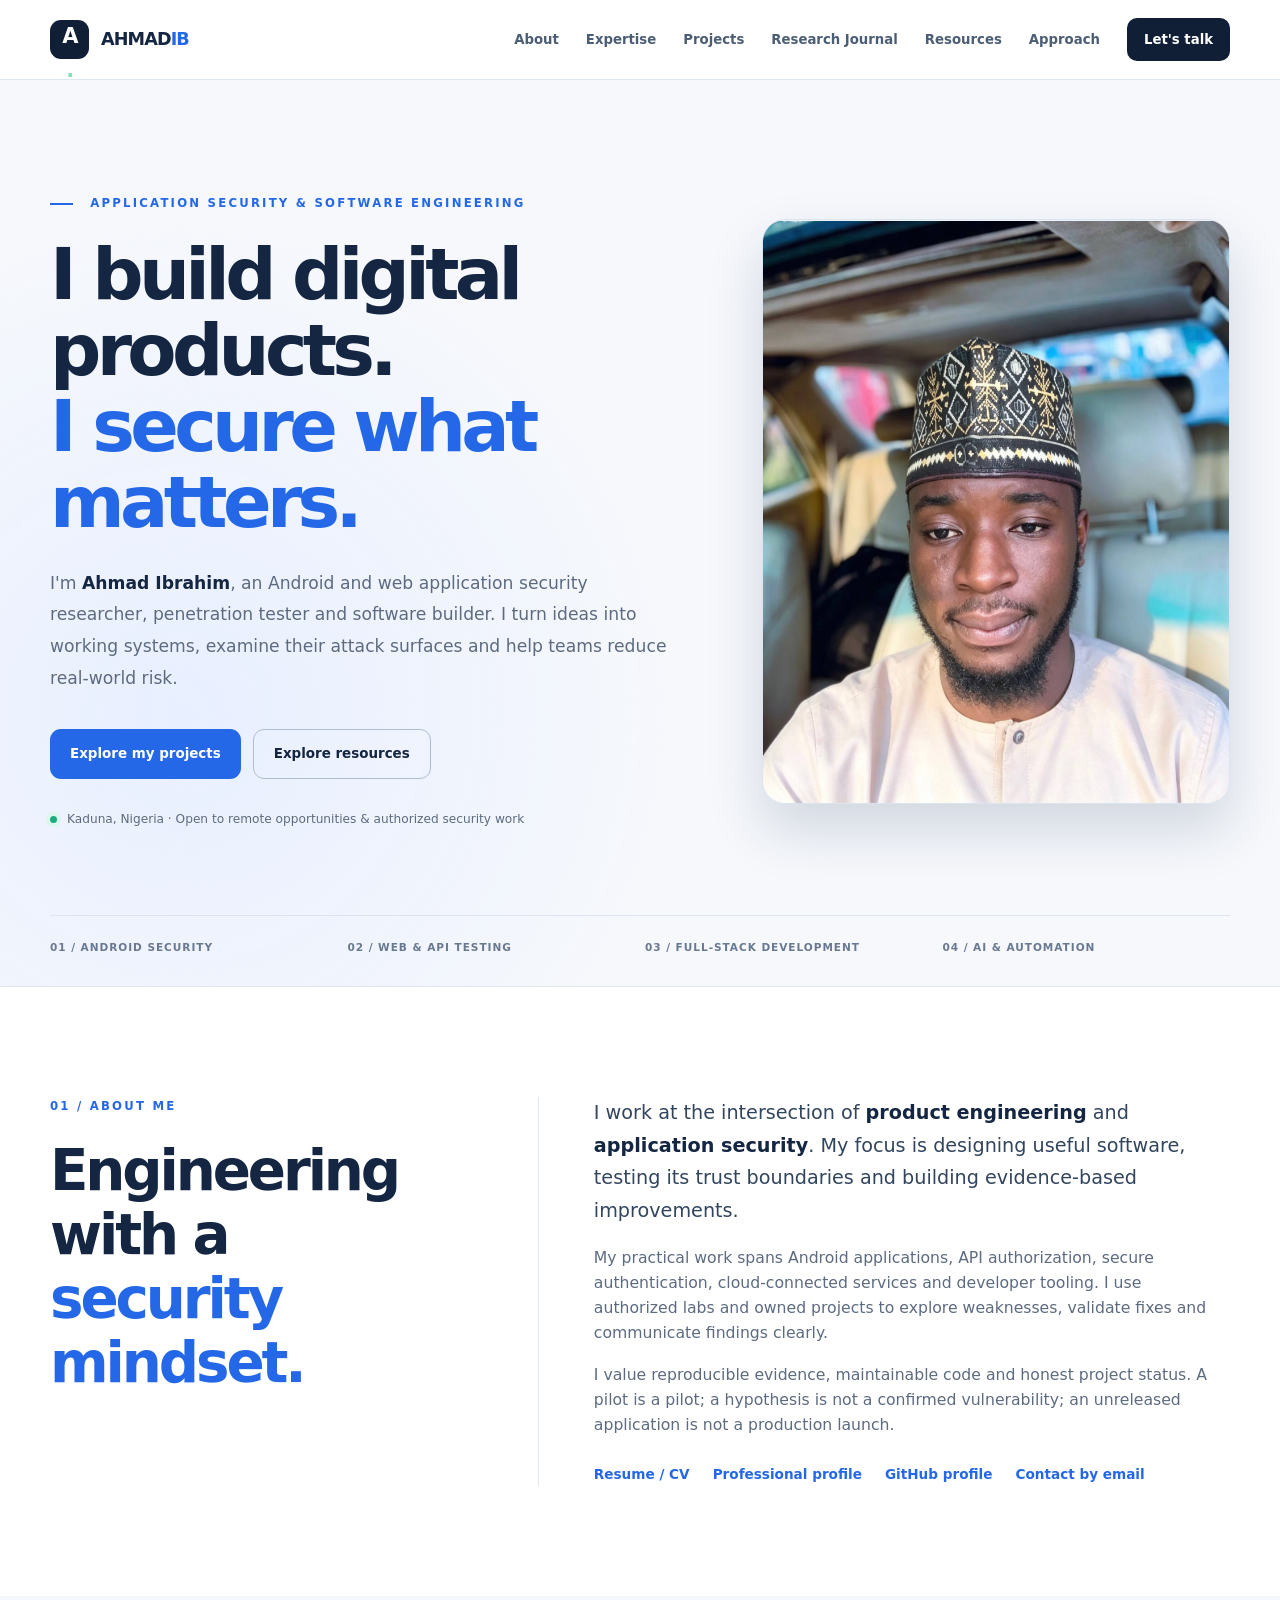
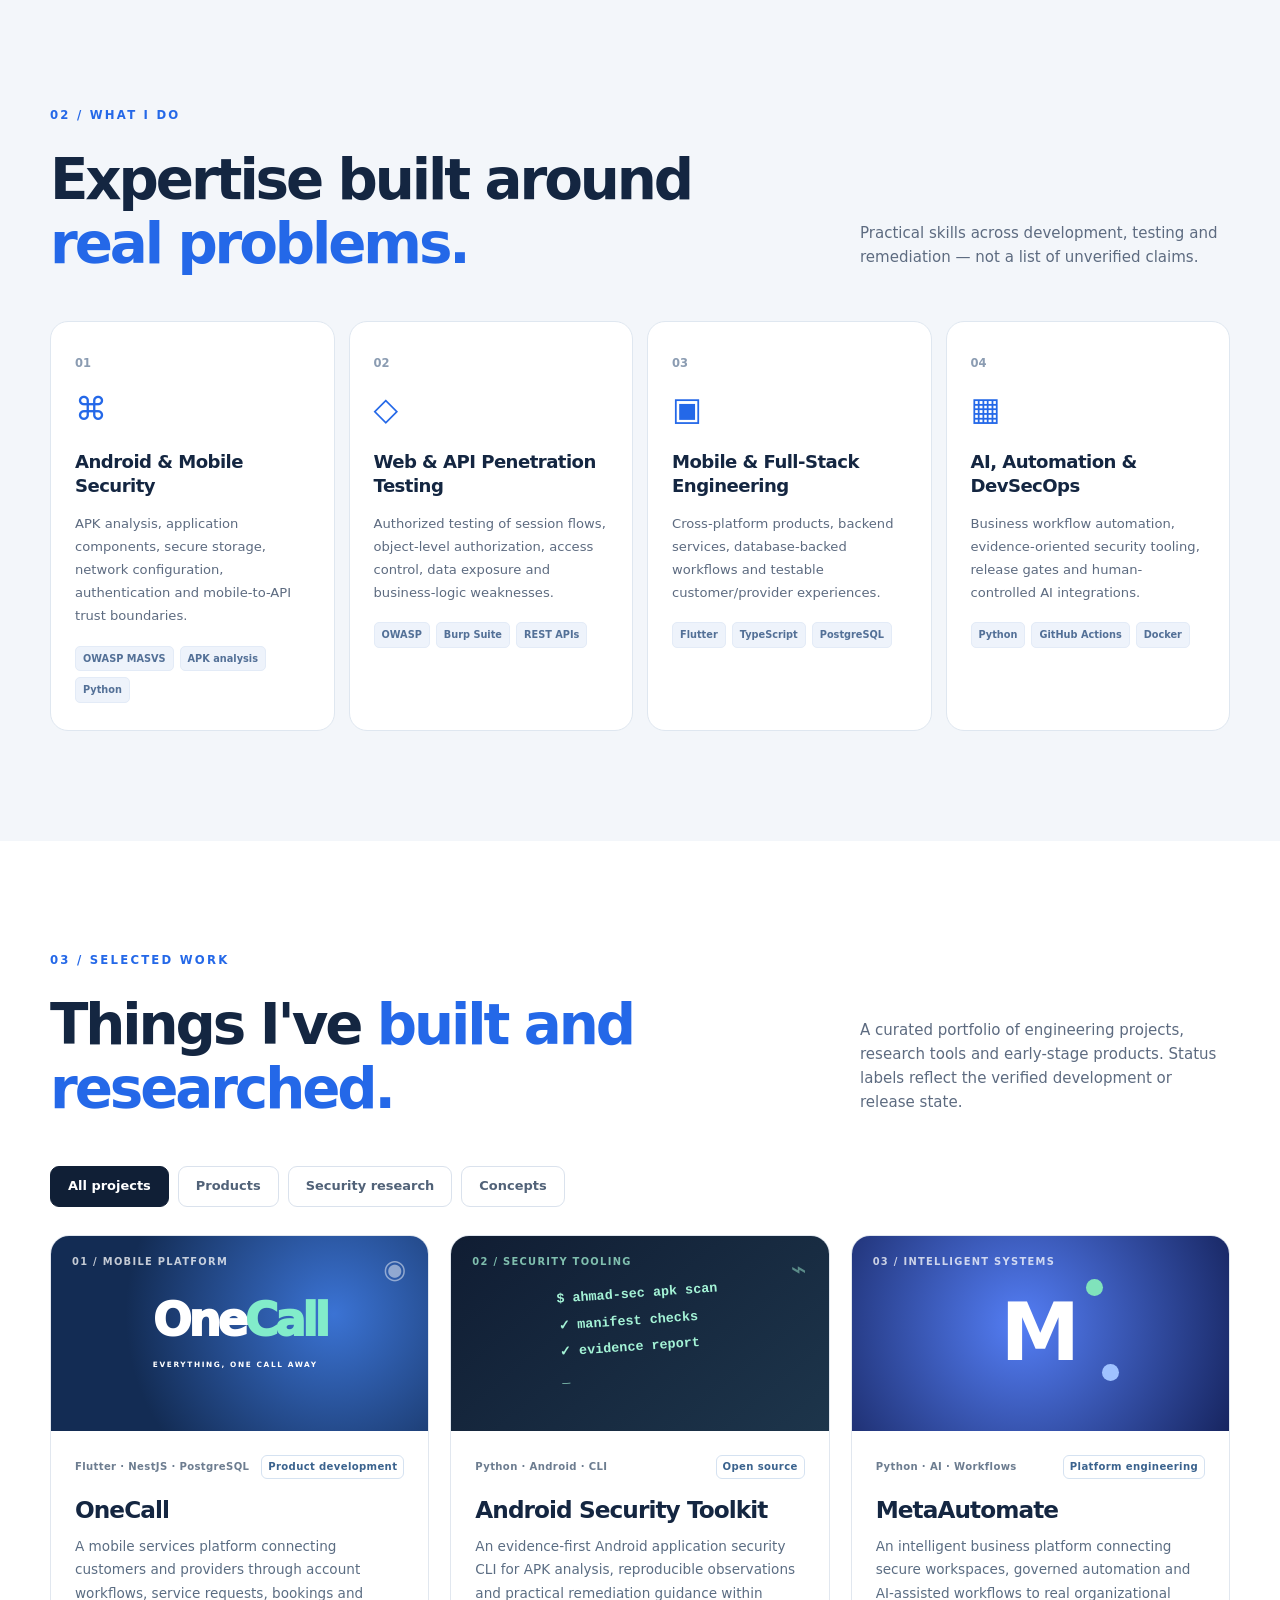
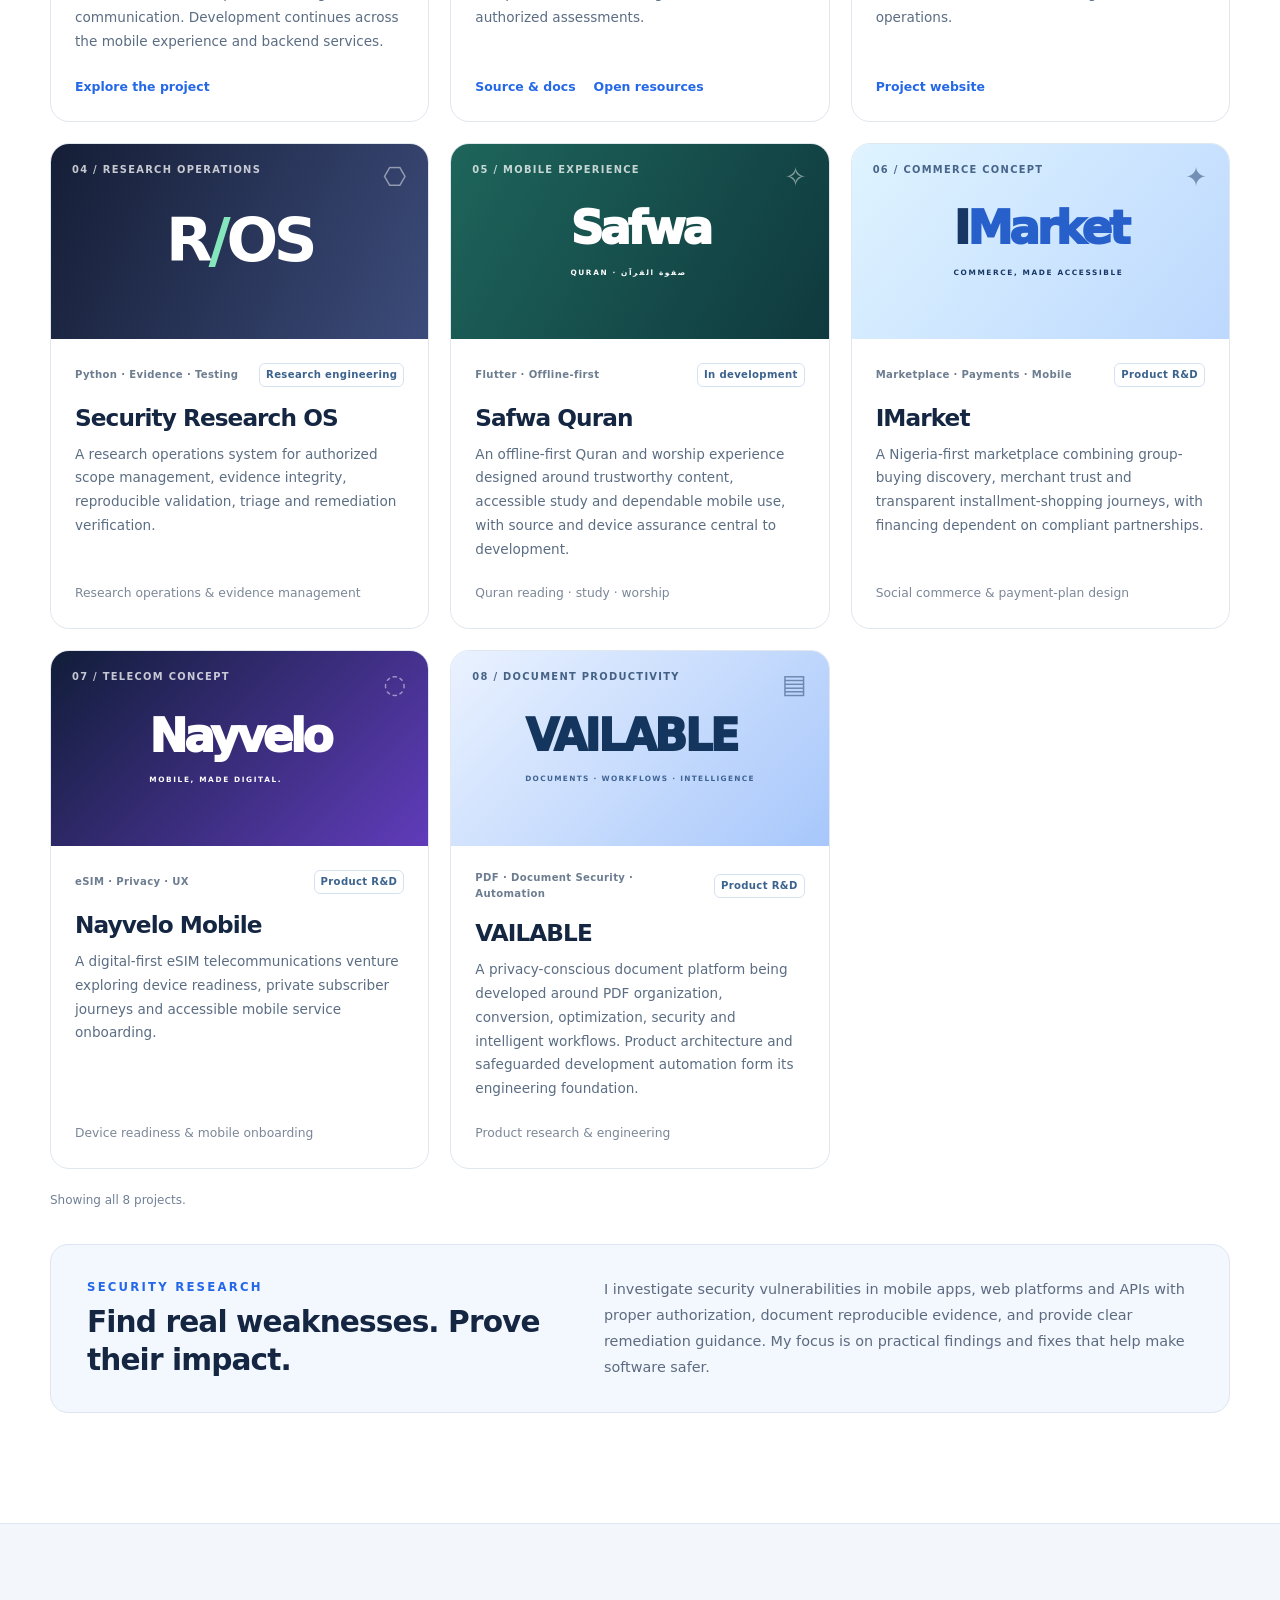
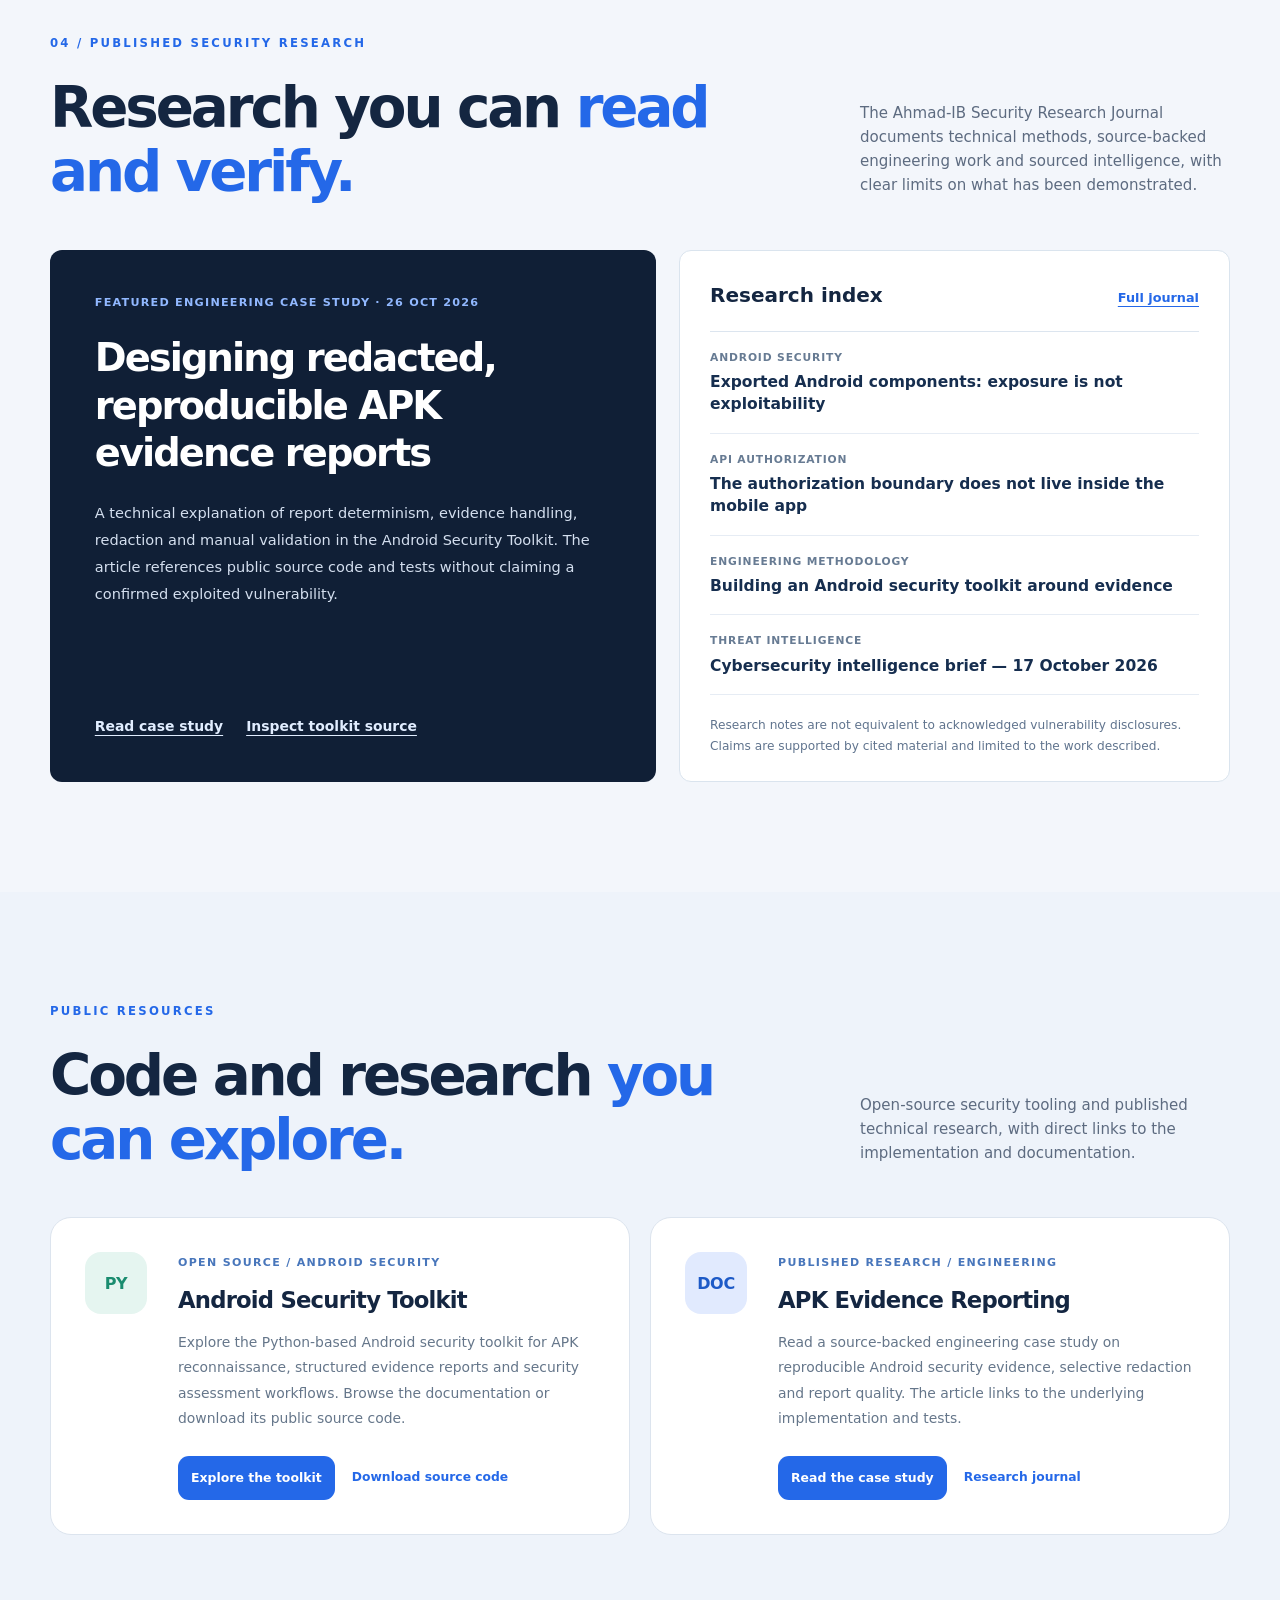
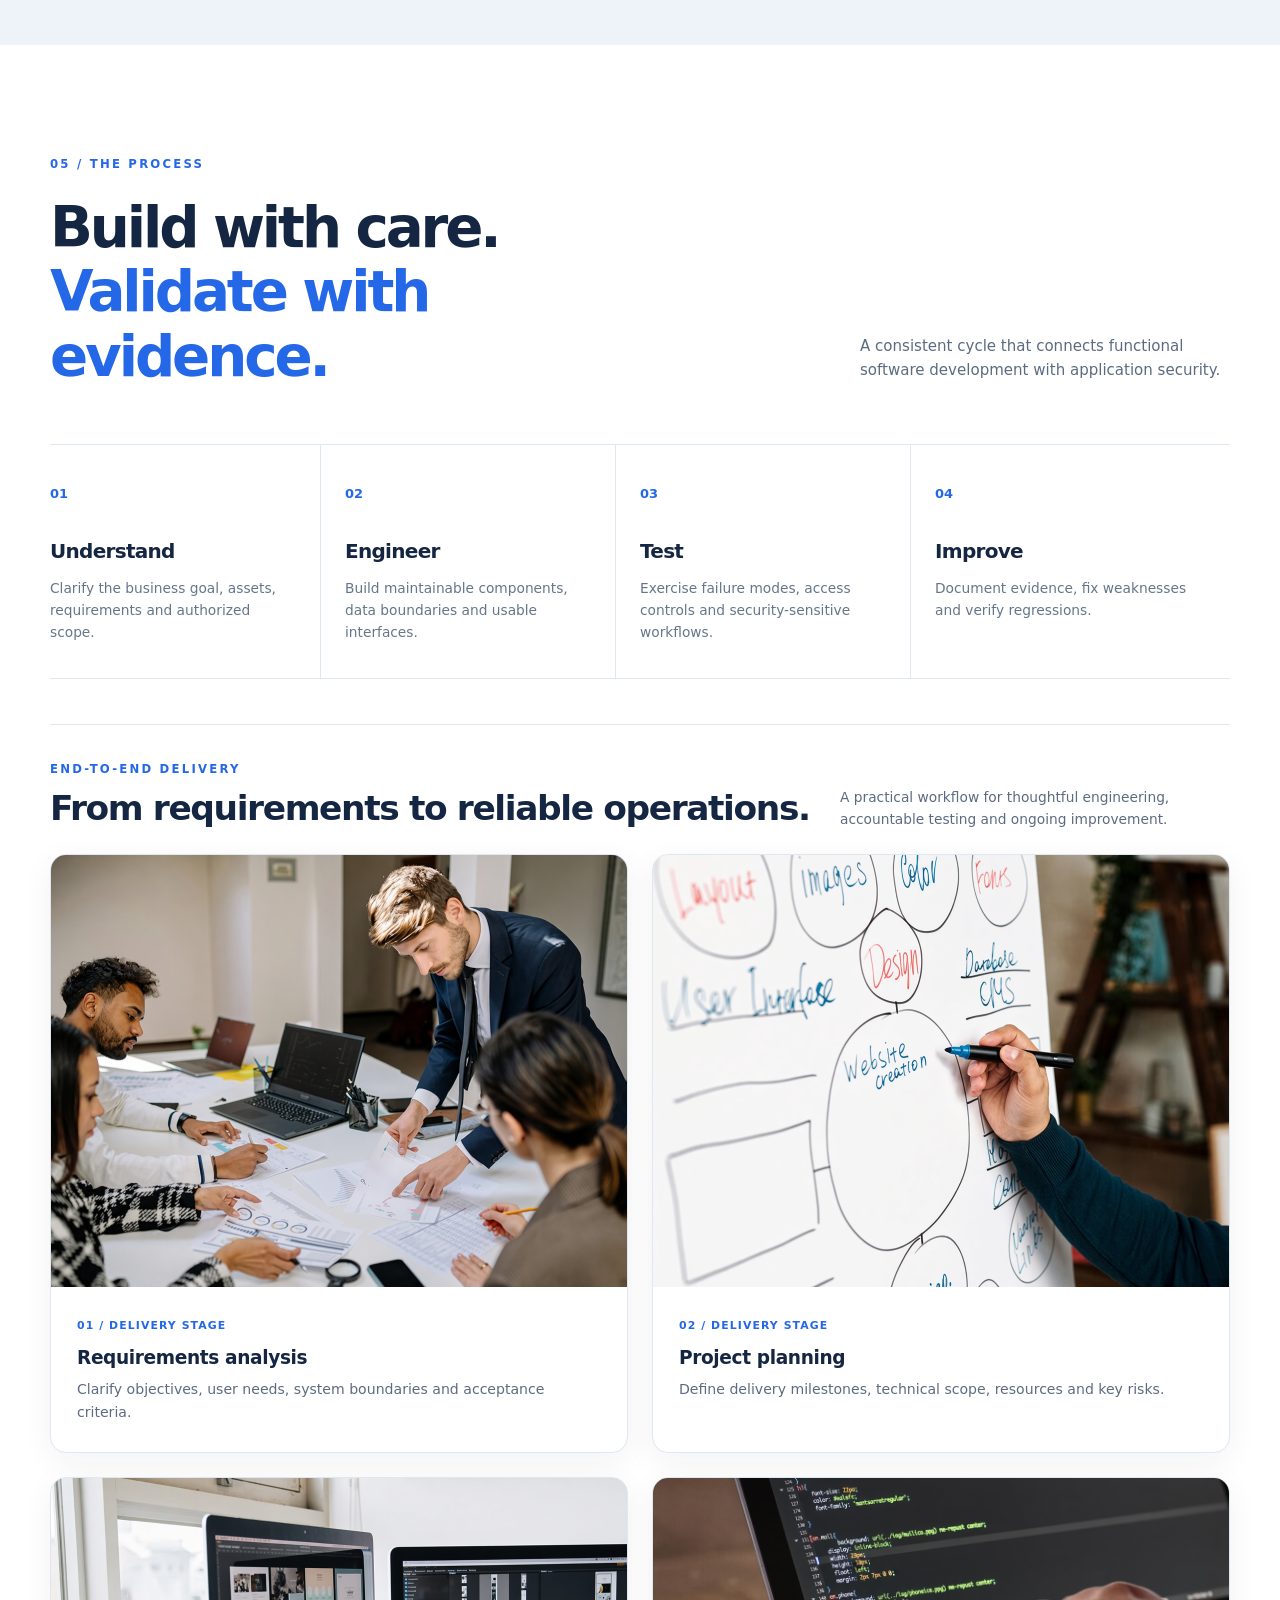
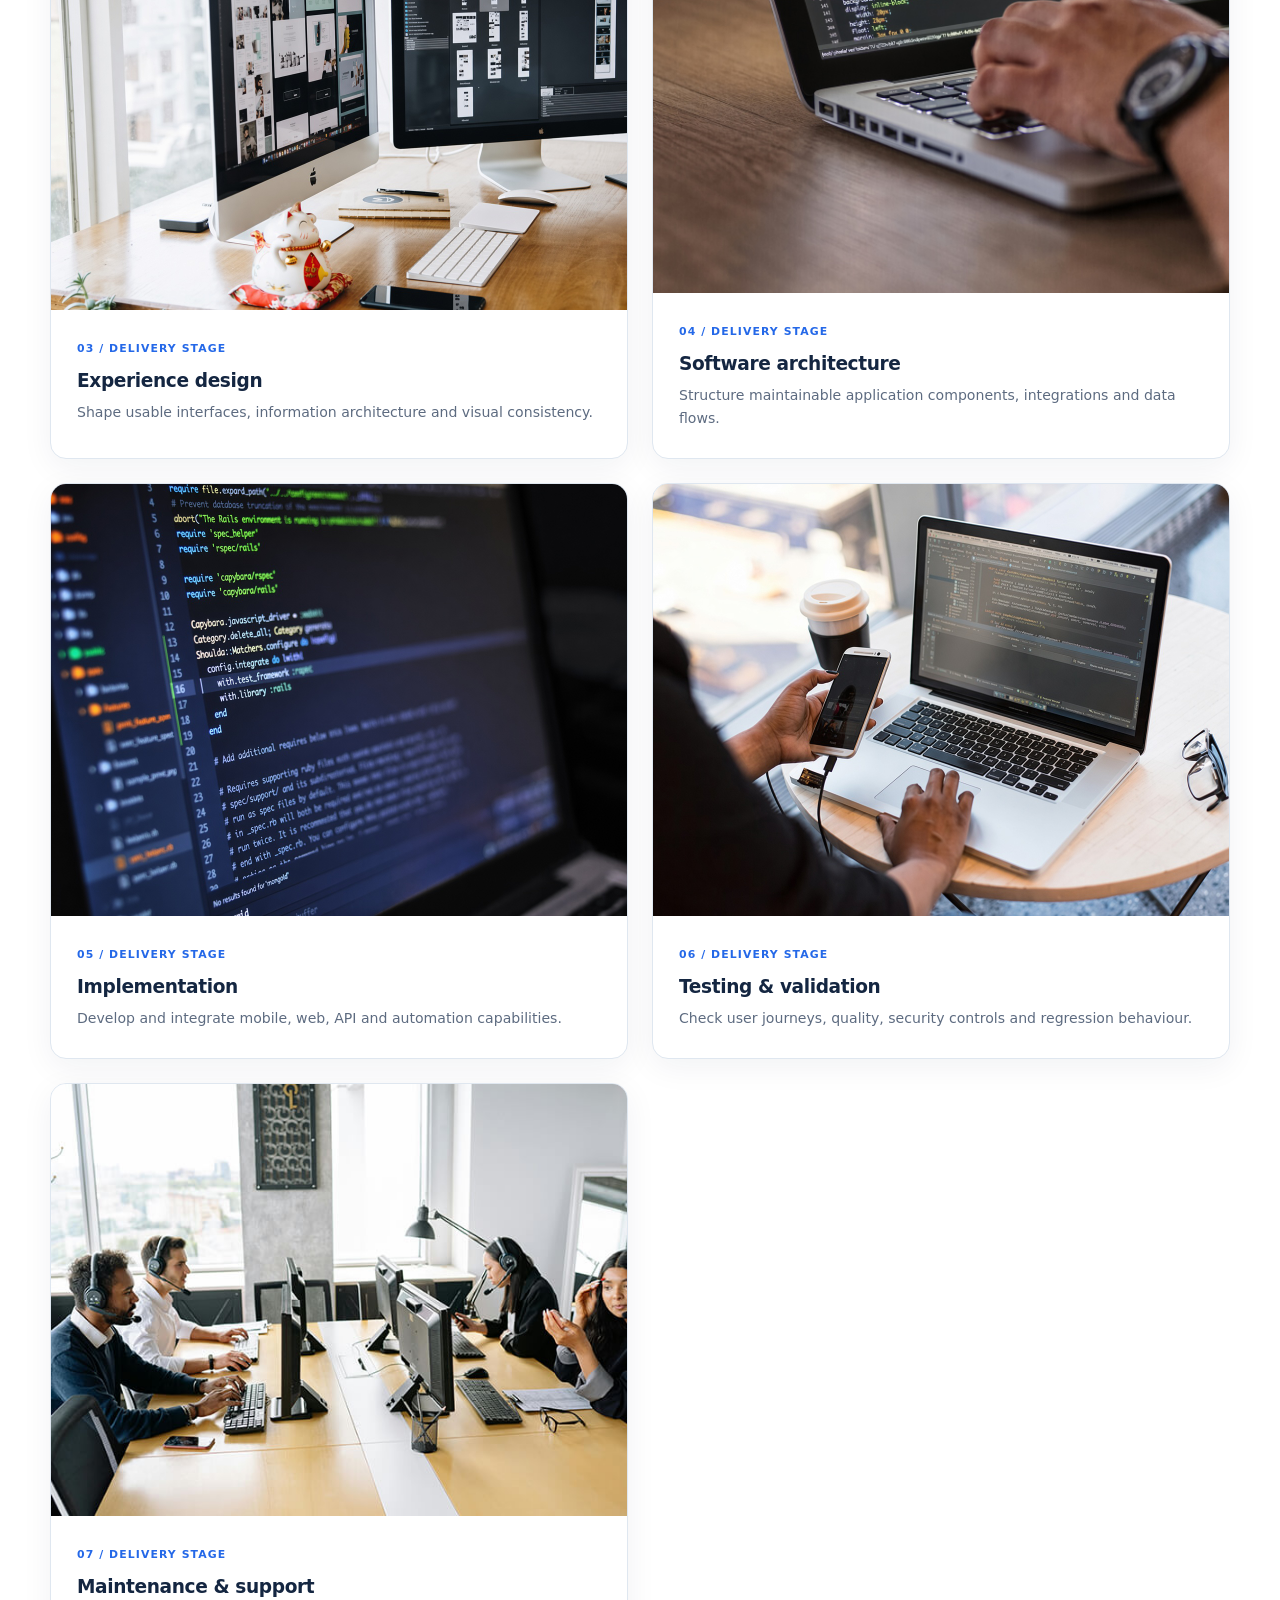
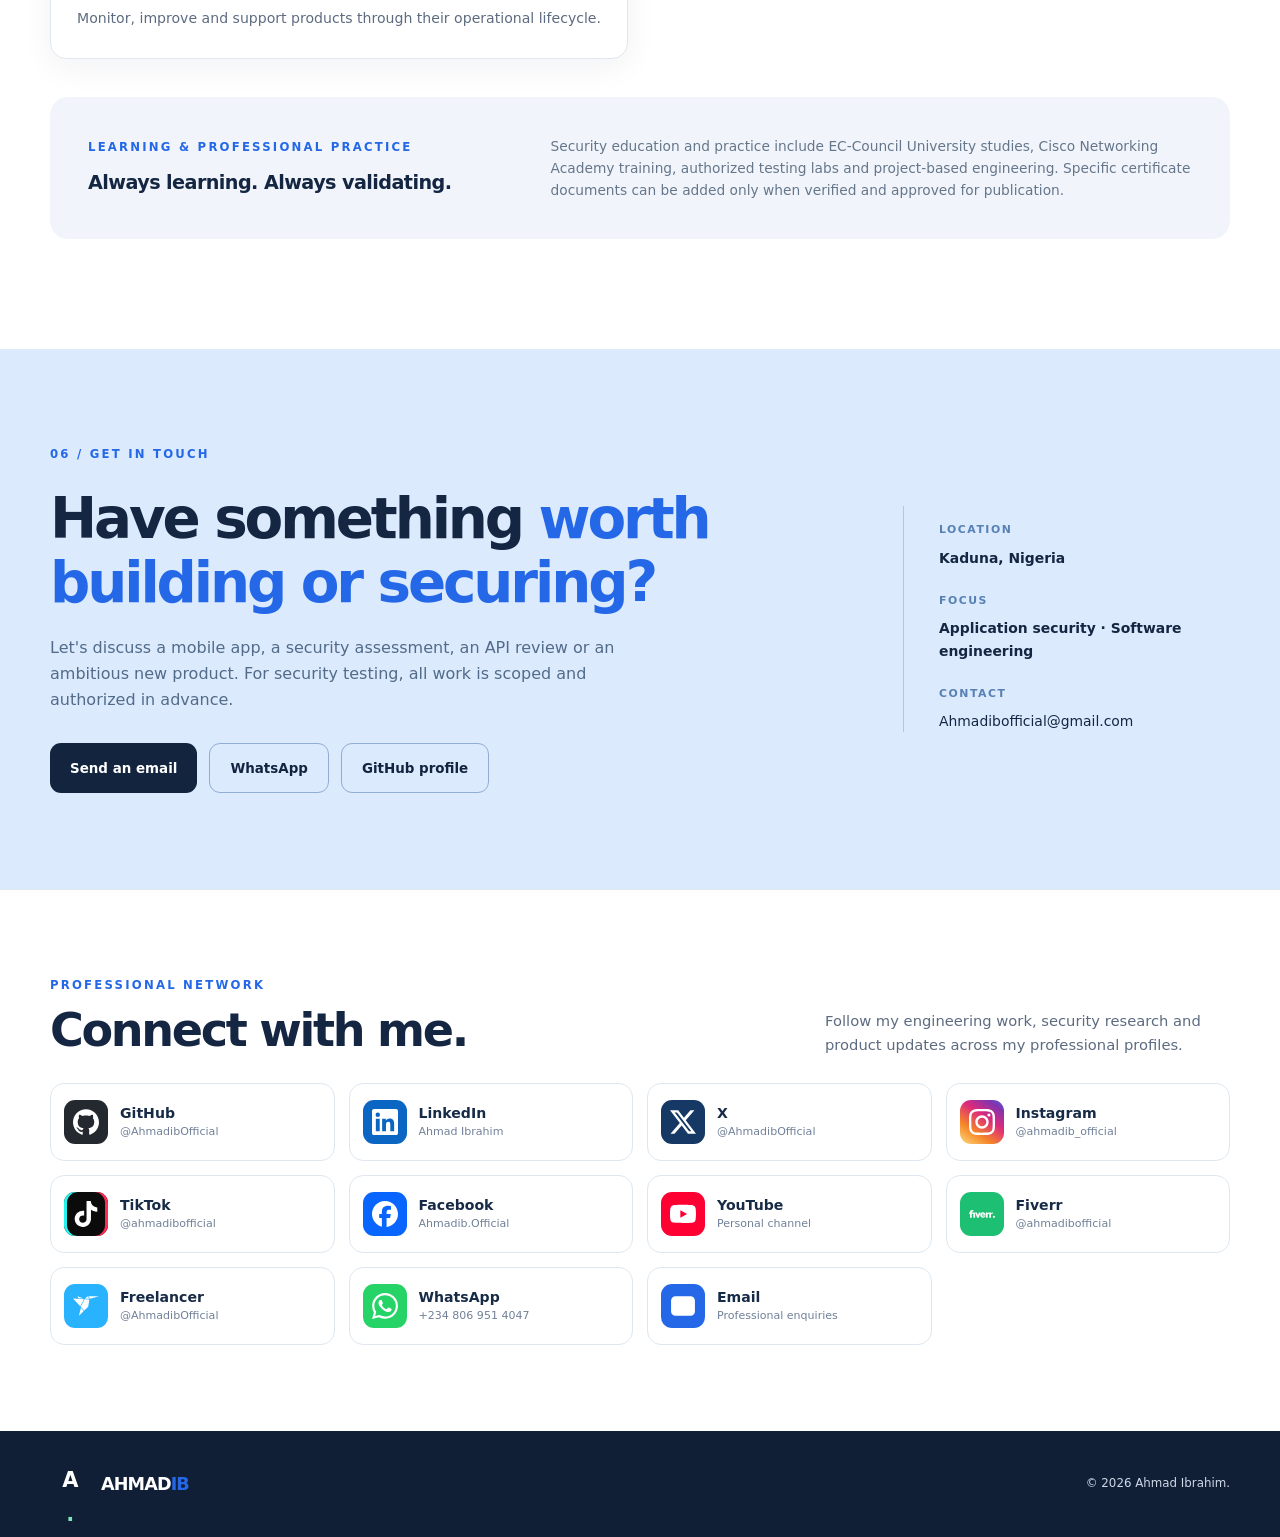
==== commit bde14da9: "content: retire OneCall pilot promotion and feature published resources" ====
--- a/index.html
+++ b/index.html
@@ -1,1255 +1,199 @@
-<!DOCTYPE html>
+<!doctype html>
 <html lang="en">
 <head>
-    <meta charset="UTF-8">
+  <meta charset="utf-8">
+  <meta name="viewport" content="width=device-width, initial-scale=1">
+  <meta name="theme-color" content="#f6f8fc">
+  <meta name="description" content="Ahmad Ibrahim — application security researcher, penetration tester and software engineer. Explore Android security research, mobile products, business automation and publicly documented software downloads.">
+  <meta name="author" content="Ahmad Ibrahim">
+  <meta property="og:type" content="website">
+  <meta property="og:title" content="Ahmad Ibrahim — Security Researcher & Software Engineer">
+  <meta property="og:description" content="Real products. Responsible security research. Published technical research and open-source resources.">
+  <meta property="og:url" content="https://ahmadibofficial.github.io/ahmadib-portfolio/">
+  <meta name="twitter:card" content="summary">
+<meta name="twitter:creator" content="@AhmadibOfficial">
+  <link rel="canonical" href="https://ahmadibofficial.github.io/ahmadib-portfolio/">
+  <link rel="icon" type="image/svg+xml" href="assets/favicon.svg">
+  <link rel="stylesheet" href="css/style.css">
+  <title>Ahmad Ibrahim — Security Researcher & Software Engineer</title>
+<script type="application/ld+json">{"@context":"https://schema.org","@graph":[{"@type":"Person","@id":"https://ahmadib.onrender.com/profile.html#person","name":"Ahmad Ibrahim","alternateName":"Ahmad-IB","url":"https://ahmadib.onrender.com/profile.html","image":"https://ahmadib.onrender.com/assets/ahmad-ib-profile.jpg","description":"Software engineer and application security researcher working on Android, web and API security, product engineering, and practical business software.","jobTitle":["Software Engineer","Application Security Researcher"],"homeLocation":{"@type":"Place","name":"Kaduna, Nigeria"},"knowsAbout":["Android application security","API authorization","Web application security","Mobile development","Business process automation"],"sameAs":["https://github.com/AhmadibOfficial","https://www.linkedin.com/in/ahmad-ib","https://x.com/AhmadibOfficial","https://www.instagram.com/ahmadib_official/","https://www.tiktok.com/@ahmadibofficial","https://web.facebook.com/Ahmadib.Official","https://www.youtube.com/channel/UCFwSWl99N4DVZPKe0Xe1SWA"]}]}</script>
+</head>
+<body>
+  <a class="skip-link" href="#main">Skip to content</a>
+  <header class="site-header">
+    <div class="container header-inner">
+      <a class="brand" href="#home" aria-label="Ahmad Ibrahim, home"><span class="brand-icon">A<span>.</span></span><span>AHMAD<span class="brand-muted">IB</span></span></a>
+      <button class="menu-toggle" type="button" aria-controls="site-nav" aria-expanded="false" aria-label="Open navigation"><span></span><span></span><span></span></button>
+      <nav id="site-nav" class="site-nav" aria-label="Main navigation">
+        <a href="#about">About</a><a href="#expertise">Expertise</a><a href="#projects">Projects</a><a href="#research">Research Journal</a><a href="#downloads">Resources</a><a href="#approach">Approach</a>
+        <a class="nav-contact" href="#contact">Let's talk</a>
+      </nav>
+    </div>
+  </header>
 
-    <meta
-        name="viewport"
-        content="width=device-width, initial-scale=1.0"
-    >
-
-    <meta
-        name="description"
-        content="Ahmad Ibrahim — Cybersecurity Specialist, Android & Web Penetration Tester, API Security and Cloud Security."
-    >
-
-    <meta
-        name="author"
-        content="Ahmad Ibrahim"
-    >
-
-    <title>
-        Ahmad Ibrahim | Cybersecurity Specialist
-    </title>
-
-    <link
-        rel="stylesheet"
-        href="css/style.css"
-    >
-</head>
-
-<body>
-
-    <!-- =====================================================
-         HEADER
-    ====================================================== -->
-
-    <header class="site-header">
-
-        <div class="container nav-container">
-
-            <a
-                href="#home"
-                class="logo"
-                aria-label="Ahmad Ibrahim home"
-            >
-
-                <span class="logo-mark">
-                    AI
-                </span>
-
-                <span class="logo-text">
-                    AHMAD IBRAHIM
-                </span></a>
-
-
-            <button
-                class="menu-toggle"
-                id="menuToggle"
-                aria-label="Open navigation menu"
-                aria-expanded="false"
-            >
-                ☰
-            </button>
-
-
-            <nav
-                class="main-nav"
-                id="mainNav"
-                aria-label="Main navigation"
-            >
-
-                <a href="#home">
-                    Home</a>
-
-                <a href="#about">
-                    About</a>
-
-                <a href="#expertise">
-                    Expertise</a>
-
-                <a href="#projects">
-                    Projects</a>
-
-                <a href="#reports">
-                    Reports</a>
-
-                <a href="#certifications">
-                    Certifications</a>
-
-                <a href="#contact">
-                    Contact</a>
-
-            </nav>
-
+  <main id="main">
+    <section class="hero" id="home" aria-labelledby="hero-title">
+      <div class="container hero-layout">
+        <div class="hero-copy">
+          <p class="eyebrow"><span class="eyebrow-line"></span> APPLICATION SECURITY & SOFTWARE ENGINEERING</p>
+          <h1 id="hero-title">I build digital products.<br><span class="gradient-word">I secure what matters.</span></h1>
+          <p class="lead">I'm <strong>Ahmad Ibrahim</strong>, an Android and web application security researcher, penetration tester and software builder. I turn ideas into working systems, examine their attack surfaces and help teams reduce real-world risk.</p>
+          <div class="hero-actions">
+            <a class="button button-primary" href="#projects">Explore my projects</a>
+            <a class="button button-outline" href="#downloads">Explore resources</a>
+          </div>
+          <div class="hero-foot"><span class="status-light" aria-hidden="true"></span> Kaduna, Nigeria · Open to remote opportunities & authorized security work</div>
         </div>
 
-    </header>
+        <div class="hero-portrait-card" aria-label="Ahmad Ibrahim portrait">
+          <div class="hero-portrait-fallback" aria-hidden="true">
+            <span class="hero-portrait-monogram">AI</span>
+            <span class="hero-portrait-name">AHMAD IBRAHIM</span>
+          </div>
+          <img class="hero-portrait-image" src="assets/ahmad-ib-profile.jpg" alt="Ahmad Ibrahim" width="1641" height="2048" loading="eager" decoding="async" fetchpriority="high">
+        </div>
+      </div>
+      <div class="container capability-strip" aria-label="Specialist areas">
+        <span>01 / ANDROID SECURITY</span><span>02 / WEB & API TESTING</span><span>03 / FULL-STACK DEVELOPMENT</span><span>04 / AI & AUTOMATION</span>
+      </div>
+    </section>
 
+    <section class="section about-section" id="about">
+      <div class="container about-layout">
+        <div class="section-heading"><p class="overline">01 / ABOUT ME</p><h2>Engineering with a <em>security mindset.</em></h2></div>
+        <div class="about-main"><p class="large-paragraph">I work at the intersection of <strong>product engineering</strong> and <strong>application security</strong>. My focus is designing useful software, testing its trust boundaries and building evidence-based improvements.</p>
+          <p>My practical work spans Android applications, API authorization, secure authentication, cloud-connected services and developer tooling. I use authorized labs and owned projects to explore weaknesses, validate fixes and communicate findings clearly.</p>
+          <p>I value reproducible evidence, maintainable code and honest project status. A pilot is a pilot; a hypothesis is not a confirmed vulnerability; an unreleased application is not a production launch.</p>
+          <div class="about-links"><a href="https://ahmadib.onrender.com/resume.html" target="_blank" rel="noopener noreferrer">Resume / CV</a><a href="https://ahmadib.onrender.com/profile.html" target="_blank" rel="noopener noreferrer">Professional profile</a><a href="https://github.com/AhmadibOfficial" target="_blank" rel="noopener noreferrer">GitHub profile</a><a href="mailto:Ahmadibofficial@gmail.com">Contact by email</a></div>
+        </div>
+      </div>
+    </section>
 
-    <main>
+    <section class="section expertise-section" id="expertise">
+      <div class="container"><div class="section-top"><div><p class="overline">02 / WHAT I DO</p><h2>Expertise built around <em>real problems.</em></h2></div><p class="section-intro">Practical skills across development, testing and remediation — not a list of unverified claims.</p></div>
+        <div class="expertise-grid">
+          <article class="expertise-card"><span class="expertise-index">01</span><div class="expertise-glyph">⌘</div><h3>Android & Mobile Security</h3><p>APK analysis, application components, secure storage, network configuration, authentication and mobile-to-API trust boundaries.</p><div class="tag-row"><span>OWASP MASVS</span><span>APK analysis</span><span>Python</span></div></article>
+          <article class="expertise-card"><span class="expertise-index">02</span><div class="expertise-glyph">◇</div><h3>Web & API Penetration Testing</h3><p>Authorized testing of session flows, object-level authorization, access control, data exposure and business-logic weaknesses.</p><div class="tag-row"><span>OWASP</span><span>Burp Suite</span><span>REST APIs</span></div></article>
+          <article class="expertise-card"><span class="expertise-index">03</span><div class="expertise-glyph">▣</div><h3>Mobile & Full-Stack Engineering</h3><p>Cross-platform products, backend services, database-backed workflows and testable customer/provider experiences.</p><div class="tag-row"><span>Flutter</span><span>TypeScript</span><span>PostgreSQL</span></div></article>
+          <article class="expertise-card"><span class="expertise-index">04</span><div class="expertise-glyph" aria-hidden="true">▦</div><h3>AI, Automation & DevSecOps</h3><p>Business workflow automation, evidence-oriented security tooling, release gates and human-controlled AI integrations.</p><div class="tag-row"><span>Python</span><span>GitHub Actions</span><span>Docker</span></div></article>
+        </div>
+      </div>
+    </section>
 
-        <!-- =================================================
-             HERO
-        ================================================== -->
+    <section class="section projects-section" id="projects">
+      <div class="container"><div class="section-top"><div><p class="overline">03 / SELECTED WORK</p><h2>Things I've <em>built and researched.</em></h2></div><p class="section-intro">A curated portfolio of engineering projects, research tools and early-stage products. Status labels reflect the verified development or release state.</p></div>
+        <div class="filter-toolbar" role="group" aria-label="Filter projects"><button type="button" class="filter-button is-active" data-filter="all" aria-pressed="true">All projects</button><button type="button" class="filter-button" data-filter="product" aria-pressed="false">Products</button><button type="button" class="filter-button" data-filter="security" aria-pressed="false">Security research</button><button type="button" class="filter-button" data-filter="concept" aria-pressed="false">Concepts</button></div>
+        <div class="projects-grid" id="project-grid">
+          <article class="project-card featured" data-category="product"><div class="project-cover cover-onecall"><span class="cover-number">01 / MOBILE PLATFORM</span><div class="cover-word">One<span>Call</span><small>EVERYTHING, ONE CALL AWAY</small></div><span class="cover-mark">◉</span></div><div class="project-body"><div class="project-meta"><span>Flutter · NestJS · PostgreSQL</span><span class="state">Product development</span></div><h3>OneCall</h3><p>A mobile services platform connecting customers and providers through account workflows, service requests, bookings and communication. Development continues across the mobile experience and backend services.</p><div class="project-links"><a href="https://github.com/AhmadibOfficial/OneCall" target="_blank" rel="noopener noreferrer">Explore the project</a></div></div></article>
+          <article class="project-card" data-category="security"><div class="project-cover cover-toolkit"><span class="cover-number">02 / SECURITY TOOLING</span><div class="terminal-lines"><span>$ ahmad-sec apk scan</span><span>✓ manifest checks</span><span>✓ evidence report</span><span>_</span></div><span class="cover-mark">⌁</span></div><div class="project-body"><div class="project-meta"><span>Python · Android · CLI</span><span class="state">Open source</span></div><h3>Android Security Toolkit</h3><p>An evidence-first Android application security CLI for APK analysis, reproducible observations and practical remediation guidance within authorized assessments.</p><div class="project-links"><a href="https://github.com/AhmadibOfficial/android-security-toolkit" target="_blank" rel="noopener noreferrer">Source & docs</a><a href="#downloads">Open resources</a></div></div></article>
+          <article class="project-card" data-category="product"><div class="project-cover cover-meta"><span class="cover-number">03 / INTELLIGENT SYSTEMS</span><div class="meta-shape"><span>M</span><i></i><i></i></div></div><div class="project-body"><div class="project-meta"><span>Python · AI · Workflows</span><span class="state">Platform engineering</span></div><h3>MetaAutomate</h3><p>An intelligent business platform connecting secure workspaces, governed automation and AI-assisted workflows to real organizational operations.</p><div class="project-links"><a href="https://metaautomate.onrender.com/" target="_blank" rel="noopener noreferrer">Project website</a></div></div></article>
+          <article class="project-card" data-category="security"><div class="project-cover cover-research"><span class="cover-number">04 / RESEARCH OPERATIONS</span><div class="research-symbol">R<span>/</span>OS</div><span class="cover-mark">⎔</span></div><div class="project-body"><div class="project-meta"><span>Python · Evidence · Testing</span><span class="state">Research engineering</span></div><h3>Security Research OS</h3><p>A research operations system for authorized scope management, evidence integrity, reproducible validation, triage and remediation verification.</p><div class="project-links"><span class="link-muted">Research operations & evidence management</span></div></div></article>
+          <article class="project-card" data-category="product"><div class="project-cover cover-safwa"><span class="cover-number">05 / MOBILE EXPERIENCE</span><div class="cover-word">Safwa<small>QURAN · صفوة القرآن</small></div><span class="cover-mark">✧</span></div><div class="project-body"><div class="project-meta"><span>Flutter · Offline-first</span><span class="state">In development</span></div><h3>Safwa Quran</h3><p>An offline-first Quran and worship experience designed around trustworthy content, accessible study and dependable mobile use, with source and device assurance central to development.</p><div class="project-links"><span class="link-muted">Quran reading · study · worship</span></div></div></article>
+          <article class="project-card" data-category="concept"><div class="project-cover cover-imarket"><span class="cover-number">06 / COMMERCE CONCEPT</span><div class="cover-word">I<span>Market</span><small>COMMERCE, MADE ACCESSIBLE</small></div><span class="cover-mark">✦</span></div><div class="project-body"><div class="project-meta"><span>Marketplace · Payments · Mobile</span><span class="state">Product R&D</span></div><h3>IMarket</h3><p>A Nigeria-first marketplace combining group-buying discovery, merchant trust and transparent installment-shopping journeys, with financing dependent on compliant partnerships.</p><div class="project-links"><span class="link-muted">Social commerce & payment-plan design</span></div></div></article>
+          <article class="project-card" data-category="concept"><div class="project-cover cover-nayvelo"><span class="cover-number">07 / TELECOM CONCEPT</span><div class="cover-word">Nayvelo<small>MOBILE, MADE DIGITAL.</small></div><span class="cover-mark">◌</span></div><div class="project-body"><div class="project-meta"><span>eSIM · Privacy · UX</span><span class="state">Product R&D</span></div><h3>Nayvelo Mobile</h3><p>A digital-first eSIM telecommunications venture exploring device readiness, private subscriber journeys and accessible mobile service onboarding.</p><div class="project-links"><span class="link-muted">Device readiness & mobile onboarding</span></div></div></article>
+          <article class="project-card" data-category="product"><div class="project-cover cover-vailable"><span class="cover-number">08 / DOCUMENT PRODUCTIVITY</span><div class="cover-word">VAILABLE<small>DOCUMENTS · WORKFLOWS · INTELLIGENCE</small></div><span class="cover-mark">▤</span></div><div class="project-body"><div class="project-meta"><span>PDF · Document Security · Automation</span><span class="state">Product R&D</span></div><h3>VAILABLE</h3><p>A privacy-conscious document platform being developed around PDF organization, conversion, optimization, security and intelligent workflows. Product architecture and safeguarded development automation form its engineering foundation.</p><div class="project-links"><span class="link-muted">Product research & engineering</span></div></div></article>
+        </div>
+        <p class="projects-note" id="filter-status" role="status" aria-live="polite">Showing all 8 projects.</p>
+        <div class="research-mission"><div><p class="overline">SECURITY RESEARCH</p><h3>Find real weaknesses. Prove their impact.</h3></div><p>I investigate security vulnerabilities in mobile apps, web platforms and APIs with proper authorization, document reproducible evidence, and provide clear remediation guidance. My focus is on practical findings and fixes that help make software safer.</p></div>
+      </div>
+    </section>
 
-        <section
-            class="hero"
-            id="home"
-        >
+    <section class="section research-preview-section" id="research" aria-labelledby="research-preview-title">
+      <div class="container">
+        <div class="section-top">
+          <div><p class="overline">04 / PUBLISHED SECURITY RESEARCH</p><h2 id="research-preview-title">Research you can <em>read and verify.</em></h2></div>
+          <p class="section-intro">The Ahmad-IB Security Research Journal documents technical methods, source-backed engineering work and sourced intelligence, with clear limits on what has been demonstrated.</p>
+        </div>
+        <div class="research-preview-grid">
+          <article class="research-preview-feature">
+            <p class="research-preview-label">FEATURED ENGINEERING CASE STUDY · 26 OCT 2026</p>
+            <h3>Designing redacted, reproducible APK evidence reports</h3>
+            <p>A technical explanation of report determinism, evidence handling, redaction and manual validation in the Android Security Toolkit. The article references public source code and tests without claiming a confirmed exploited vulnerability.</p>
+            <div class="research-preview-actions">
+              <a href="https://ahmadib.onrender.com/articles/redacted-apk-evidence-reports.html" target="_blank" rel="noopener noreferrer">Read case study</a>
+              <a href="https://github.com/AhmadibOfficial/android-security-toolkit" target="_blank" rel="noopener noreferrer">Inspect toolkit source</a>
+            </div>
+          </article>
+          <div class="research-preview-list" aria-labelledby="research-index-title">
+            <div class="research-index-head"><h3 id="research-index-title">Research index</h3><a href="https://ahmadib.onrender.com/#research" target="_blank" rel="noopener noreferrer">Full journal</a></div>
+            <div class="research-index-item"><span>ANDROID SECURITY</span><a href="https://ahmadib.onrender.com/articles/exported-android-components.html" target="_blank" rel="noopener noreferrer">Exported Android components: exposure is not exploitability</a></div>
+            <div class="research-index-item"><span>API AUTHORIZATION</span><a href="https://ahmadib.onrender.com/articles/api-authorization-boundaries.html" target="_blank" rel="noopener noreferrer">The authorization boundary does not live inside the mobile app</a></div>
+            <div class="research-index-item"><span>ENGINEERING METHODOLOGY</span><a href="https://ahmadib.onrender.com/articles/android-security-toolkit.html" target="_blank" rel="noopener noreferrer">Building an Android security toolkit around evidence</a></div>
+            <div class="research-index-item"><span>THREAT INTELLIGENCE</span><a href="https://ahmadib.onrender.com/articles/intelligence-2026-10-17.html" target="_blank" rel="noopener noreferrer">Cybersecurity intelligence brief — 17 October 2026</a></div>
+            <p class="research-index-note">Research notes are not equivalent to acknowledged vulnerability disclosures. Claims are supported by cited material and limited to the work described.</p>
+          </div>
+        </div>
+      </div>
+    </section>
 
-            <div class="container hero-content">
+    <section class="section downloads-section" id="downloads" aria-labelledby="resources-title">
+      <div class="container">
+        <div class="section-top">
+          <div><p class="overline">PUBLIC RESOURCES</p><h2 id="resources-title">Code and research <em>you can explore.</em></h2></div>
+          <p class="section-intro">Open-source security tooling and published technical research, with direct links to the implementation and documentation.</p>
+        </div>
+        <div class="download-grid">
+          <article class="download-card">
+            <div class="download-icon code-icon" aria-hidden="true">PY</div>
+            <div>
+              <p class="download-kicker">OPEN SOURCE / ANDROID SECURITY</p>
+              <h3>Android Security Toolkit</h3>
+              <p>Explore the Python-based Android security toolkit for APK reconnaissance, structured evidence reports and security assessment workflows. Browse the documentation or download its public source code.</p>
+              <div class="download-actions">
+                <a class="button button-primary" href="https://github.com/AhmadibOfficial/android-security-toolkit" target="_blank" rel="noopener noreferrer">Explore the toolkit</a>
+                <a class="text-link" href="https://github.com/AhmadibOfficial/android-security-toolkit/archive/refs/heads/main.zip" target="_blank" rel="noopener noreferrer">Download source code</a>
+              </div>
+            </div>
+          </article>
+          <article class="download-card">
+            <div class="download-icon" aria-hidden="true">DOC</div>
+            <div>
+              <p class="download-kicker">PUBLISHED RESEARCH / ENGINEERING</p>
+              <h3>APK Evidence Reporting</h3>
+              <p>Read a source-backed engineering case study on reproducible Android security evidence, selective redaction and report quality. The article links to the underlying implementation and tests.</p>
+              <div class="download-actions">
+                <a class="button button-primary" href="https://ahmadib.onrender.com/articles/redacted-apk-evidence-reports.html" target="_blank" rel="noopener noreferrer">Read the case study</a>
+                <a class="text-link" href="https://ahmadib.onrender.com/#research" target="_blank" rel="noopener noreferrer">Research journal</a>
+              </div>
+            </div>
+          </article>
+        </div>
+      </div>
+    </section>
 
-                <div class="hero-text">
+    <section class="section approach-section" id="approach">
+      <div class="container"><div class="section-top"><div><p class="overline">05 / THE PROCESS</p><h2>Build with care.<br><em>Validate with evidence.</em></h2></div><p class="section-intro">A consistent cycle that connects functional software development with application security.</p></div>
+        <div class="process-grid"><div class="process-step"><span>01</span><h3>Understand</h3><p>Clarify the business goal, assets, requirements and authorized scope.</p></div><div class="process-step"><span>02</span><h3>Engineer</h3><p>Build maintainable components, data boundaries and usable interfaces.</p></div><div class="process-step"><span>03</span><h3>Test</h3><p>Exercise failure modes, access controls and security-sensitive workflows.</p></div><div class="process-step"><span>04</span><h3>Improve</h3><p>Document evidence, fix weaknesses and verify regressions.</p></div></div>
 
-                    <p class="eyebrow">
-                        CYBERSECURITY / PENETRATION TESTING
-                    </p>
+        <section class="workflow-showcase" aria-labelledby="workflow-gallery-title">
+          <div class="workflow-heading"><div><p class="overline">END-TO-END DELIVERY</p><h3 id="workflow-gallery-title">From requirements to reliable operations.</h3></div><p>A practical workflow for thoughtful engineering, accountable testing and ongoing improvement.</p></div>
+          <div class="workflow-gallery">
+          <article class="workflow-card"><div class="workflow-image workflow-image--requirements" data-photo-path="assets/workflow/requirements-analysis.jpg" role="img" aria-label="Illustrative photograph of a team reviewing requirements and printed materials"></div><div class="workflow-copy"><span>01 / DELIVERY STAGE</span><h4>Requirements analysis</h4><p>Clarify objectives, user needs, system boundaries and acceptance criteria.</p></div></article>
+          <article class="workflow-card"><div class="workflow-image workflow-image--planning" data-photo-path="assets/workflow/planning.jpg" role="img" aria-label="Illustrative photograph of a person planning website elements on a whiteboard"></div><div class="workflow-copy"><span>02 / DELIVERY STAGE</span><h4>Project planning</h4><p>Define delivery milestones, technical scope, resources and key risks.</p></div></article>
+          <article class="workflow-card"><div class="workflow-image workflow-image--design" data-photo-path="assets/workflow/design.jpg" role="img" aria-label="Illustrative photograph of two desktop monitors displaying digital design work"></div><div class="workflow-copy"><span>03 / DELIVERY STAGE</span><h4>Experience design</h4><p>Shape usable interfaces, information architecture and visual consistency.</p></div></article>
+          <article class="workflow-card"><div class="workflow-image workflow-image--architecture" data-photo-path="assets/workflow/software-architecture.jpg" role="img" aria-label="Illustrative photograph of code being edited on a laptop"></div><div class="workflow-copy"><span>04 / DELIVERY STAGE</span><h4>Software architecture</h4><p>Structure maintainable application components, integrations and data flows.</p></div></article>
+          <article class="workflow-card"><div class="workflow-image workflow-image--development" data-photo-path="assets/workflow/development.jpg" role="img" aria-label="Illustrative close-up photograph of source code in an editor"></div><div class="workflow-copy"><span>05 / DELIVERY STAGE</span><h4>Implementation</h4><p>Develop and integrate mobile, web, API and automation capabilities.</p></div></article>
+          <article class="workflow-card"><div class="workflow-image workflow-image--testing" data-photo-path="assets/workflow/testing.jpg" role="img" aria-label="Illustrative photograph of a developer testing software using a laptop and phone"></div><div class="workflow-copy"><span>06 / DELIVERY STAGE</span><h4>Testing & validation</h4><p>Check user journeys, quality, security controls and regression behaviour.</p></div></article>
+          <article class="workflow-card"><div class="workflow-image workflow-image--maintenance" data-photo-path="assets/workflow/maintenance.jpg" role="img" aria-label="Illustrative photograph of a support desk with people working at computers"></div><div class="workflow-copy"><span>07 / DELIVERY STAGE</span><h4>Maintenance & support</h4><p>Monitor, improve and support products through their operational lifecycle.</p></div></article>
+          </div>
+          
+        </section>
+        <div class="credentials-note"><div><p class="overline">LEARNING & PROFESSIONAL PRACTICE</p><h3>Always learning. Always validating.</h3></div><p>Security education and practice include EC-Council University studies, Cisco Networking Academy training, authorized testing labs and project-based engineering. Specific certificate documents can be added only when verified and approved for publication.</p></div>
+      </div>
+    </section>
 
-                    <h1>
-                        I find the weaknesses
-                        <span>before attackers do.</span>
-                    </h1>
-
-                    <p class="hero-description">
-                        I'm Ahmad Ibrahim, a cybersecurity specialist
-                        focused on Android, web, API and cloud security.
-                        I assess systems, validate vulnerabilities and
-                        help organizations reduce real-world security risk.
-                    </p>
-
-                    <div class="hero-actions">
-
-                        <a
-                            href="#projects"
-                            class="btn btn-primary"
-                        >
-                            View My Work</a>
-
-                        <a
-                            href="#contact"
-                            class="btn btn-secondary"
-                        >
-                            Work With Me</a>
-
-                    </div>
-
-                    <div class="hero-status">
-
-                        <span class="status-dot"></span>
-
-                        <span>
-                            Available for security projects
-                        </span>
-
-                    </div>
-
-                </div>
-
-
-                <!-- TERMINAL -->
-
-                <div class="hero-card">
-
-                    <div class="terminal-window">
-
-                        <div class="terminal-header">
-
-                            <div class="terminal-dots">
-                                <span></span>
-                                <span></span>
-                                <span></span>
-                            </div>
-
-                            <span class="terminal-title">
-                                security-assessment.sh
-                            </span>
-
-                        </div>
-
-
-                        <div class="terminal-body">
-
-                            <p>
-                                <span class="terminal-green">
-                                    $
-                                </span>
-                                whoami
-                            </p>
-
-                            <p class="terminal-output">
-                                ahmad-ib / penetration-tester
-                            </p>
-
-
-                            <p>
-                                <span class="terminal-green">
-                                    $
-                                </span>
-                                skills
-                            </p>
-
-                            <p class="terminal-output">
-                                Android Security<br>
-                                Web Security<br>
-                                API Security<br>
-                                Cloud Security
-                            </p>
-
-
-                            <p>
-                                <span class="terminal-green">
-                                    $
-                                </span>
-                                mission
-                            </p>
-
-                            <p class="terminal-output">
-                                Find Validate Report Secure
-                            </p>
-
-
-                            <p>
-                                <span class="terminal-green">
-                                    $
-                                </span>
-                                status
-                                <span class="cursor">
-                                    █
-                                </span>
-                            </p>
-
-                        </div>
-
-                    </div>
-
-                </div>
-
-            </div>
-
-        </section>
-
-
-        <!-- =================================================
-             TRUST STRIP
-        ================================================== -->
-
-        <section class="trust-strip">
-
-            <div class="container trust-grid">
-
-                <div class="trust-item">
-                    <strong>
-                        Android Security
-                    </strong>
-
-                    <span>
-                        Mobile application assessments
-                    </span>
-                </div>
-
-                <div class="trust-item">
-                    <strong>
-                        Web Security
-                    </strong>
-
-                    <span>
-                        Application penetration testing
-                    </span>
-                </div>
-
-                <div class="trust-item">
-                    <strong>
-                        API Security
-                    </strong>
-
-                    <span>
-                        API vulnerability assessment
-                    </span>
-                </div>
-
-                <div class="trust-item">
-                    <strong>
-                        Cloud Security
-                    </strong>
-
-                    <span>
-                        Cloud infrastructure assessment
-                    </span>
-                </div>
-
-            </div>
-
-        </section>
-
-
-        <!-- =================================================
-             ABOUT
-        ================================================== -->
-
-        <section
-            class="section section-dark"
-            id="about"
-        >
-
-            <div class="container">
-
-                <div class="section-heading">
-
-                    <p class="eyebrow">
-                        ABOUT ME
-                    </p>
-
-                    <h2>
-                        Security is not just finding bugs.
-                        <span>It's understanding risk.</span>
-                    </h2>
-
-                </div>
-
-
-                <div class="about-grid">
-
-                    <div class="about-content">
-
-                        <p>
-                            I approach penetration testing as a
-                            structured security investigation.
-                        </p>
-
-                        <p>
-                            My work covers Android applications,
-                            web applications, APIs and cloud
-                            environments. I focus on identifying
-                            vulnerabilities, validating their
-                            impact and communicating findings clearly.
-                        </p>
-
-                        <p>
-                            The goal is simple:
-                            help organizations understand what can
-                            actually go wrong and what they can do
-                            to fix it.
-                        </p>
-
-                    </div>
-
-
-                    <div class="about-highlights">
-
-                        <article class="highlight-card">
-
-                            <span class="highlight-number">
-                                01
-                            </span>
-
-                            <h3>
-                                Offensive Mindset
-                            </h3>
-
-                            <p>
-                                Think like an attacker while staying
-                                within authorized testing boundaries.
-                            </p>
-
-                        </article>
-
-
-                        <article class="highlight-card">
-
-                            <span class="highlight-number">
-                                02
-                            </span>
-
-                            <h3>
-                                Evidence Driven
-                            </h3>
-
-                            <p>
-                                Findings are supported by reproducible
-                                evidence and clear technical reasoning.
-                            </p>
-
-                        </article>
-
-
-                        <article class="highlight-card">
-
-                            <span class="highlight-number">
-                                03
-                            </span>
-
-                            <h3>
-                                Business Focused
-                            </h3>
-
-                            <p>
-                                Technical vulnerabilities are translated
-                                into understandable security impact.
-                            </p>
-
-                        </article>
-
-                    </div>
-
-                </div>
-
-            </div>
-
-        </section>
-
-
-        <!-- =================================================
-             EXPERTISE
-        ================================================== -->
-
-        <section
-            class="section section-dark"
-            id="expertise"
-        >
-
-            <div class="container">
-
-                <div class="section-heading">
-
-                    <p class="eyebrow">
-                        CORE EXPERTISE
-                    </p>
-
-                    <h2>
-                        Security testing across the
-                        <span>modern attack surface.</span>
-                    </h2>
-
-                    <p>
-                        Focused assessments designed to identify
-                        vulnerabilities before they become incidents.
-                    </p>
-
-                </div>
-
-
-                <div class="expertise-grid">
-
-                    <article class="expertise-card">
-
-                        <span class="card-number">
-                            01 / MOBILE
-                        </span>
-
-                        <h3>
-                            Android Security
-                        </h3>
-
-                        <p>
-                            Static and dynamic assessment of Android
-                            applications, including authentication,
-                            authorization, storage, network security
-                            and application logic.
-                        </p>
-
-                        <span class="card-link">
-                            MOBILE APPSEC </span>
-
-                    </article>
-
-
-                    <article class="expertise-card">
-
-                        <span class="card-number">
-                            02 / WEB
-                        </span>
-
-                        <h3>
-                            Web Application Security
-                        </h3>
-
-                        <p>
-                            Assessment of modern web applications for
-                            authentication, authorization, injection,
-                            access control and business logic flaws.
-                        </p>
-
-                        <span class="card-link">
-                            WEB APPSEC </span>
-
-                    </article>
-
-
-                    <article class="expertise-card">
-
-                        <span class="card-number">
-                            03 / API
-                        </span>
-
-                        <h3>
-                            API Security
-                        </h3>
-
-                        <p>
-                            Testing REST and API-driven systems for
-                            broken authorization, authentication,
-                            input validation and excessive data exposure.
-                        </p>
-
-                        <span class="card-link">
-                            API SECURITY </span>
-
-                    </article>
-
-
-                    <article class="expertise-card">
-
-                        <span class="card-number">
-                            04 / CLOUD
-                        </span>
-
-                        <h3>
-                            Cloud Security
-                        </h3>
-
-                        <p>
-                            Security assessment of cloud infrastructure,
-                            configurations, identity controls,
-                            exposed services and attack paths.
-                        </p>
-
-                        <span class="card-link">
-                            CLOUD SECURITY </span>
-
-                    </article>
-
-
-                    <article class="expertise-card">
-
-                        <span class="card-number">
-                            05 / QA
-                        </span>
-
-                        <h3>
-                            Security QA Testing
-                        </h3>
-
-                        <p>
-                            Security-focused quality assurance designed
-                            to identify weaknesses during development
-                            and release cycles.
-                        </p>
-
-                        <span class="card-link">
-                            SECURITY QA </span>
-
-                    </article>
-
-
-                    <article class="expertise-card">
-
-                        <span class="card-number">
-                            06 / REPORTING
-                        </span>
-
-                        <h3>
-                            Security Reporting
-                        </h3>
-
-                        <p>
-                            Professional vulnerability reports containing
-                            evidence, impact, severity, reproduction
-                            steps and remediation guidance.
-                        </p>
-
-                        <span class="card-link">
-                            SECURITY REPORTS </span>
-
-                    </article>
-
-                </div>
-
-            </div>
-
-        </section>
-
-
-        <!-- =================================================
-             PROJECTS
-        ================================================== -->
-
-        <section
-            class="section section-light"
-            id="projects"
-        >
-
-            <div class="container">
-
-                <div class="section-heading">
-
-                    <p class="eyebrow">
-                        SELECTED WORK
-                    </p>
-
-                    <h2>
-                        Practical security work,
-                        <span>not just theory.</span>
-                    </h2>
-
-                </div>
-
-
-                <div class="projects-grid">
-
-                    <article class="project-card">
-
-                        <div class="project-top">
-
-                            <span class="project-type">
-                                MOBILE SECURITY
-                            </span>
-
-                            <span class="project-index">
-                                01
-                            </span>
-
-                        </div>
-
-                        <h3>
-                            Android Application Assessment
-                        </h3>
-
-                        <p>
-                            Security assessment covering application
-                            architecture, manifest configuration,
-                            exported components, storage and network
-                            security.
-                        </p>
-
-                        <div class="project-tags">
-
-                            <span>
-                                Android
-                            </span>
-
-                            <span>
-                                APK
-                            </span>
-
-                            <span>
-                                OWASP MASVS
-                            </span>
-
-                        </div>
-
-                        <a
-                            href="#reports"
-                            class="project-link"
-                        >
-                            VIEW ASSESSMENT</a>
-
-                    </article>
-
-
-                    <article class="project-card">
-
-                        <div class="project-top">
-
-                            <span class="project-type">
-                                WEB SECURITY
-                            </span>
-
-                            <span class="project-index">
-                                02
-                            </span>
-
-                        </div>
-
-                        <h3>
-                            Web Application Penetration Test
-                        </h3>
-
-                        <p>
-                            Structured assessment of authentication,
-                            authorization, input validation, session
-                            management and application logic.
-                        </p>
-
-                        <div class="project-tags">
-
-                            <span>
-                                Web
-                            </span>
-
-                            <span>
-                                Burp Suite
-                            </span>
-
-                            <span>
-                                OWASP
-                            </span>
-
-                        </div>
-
-                        <a
-                            href="#reports"
-                            class="project-link"
-                        >
-                            VIEW ASSESSMENT</a>
-
-                    </article>
-
-
-                    <article class="project-card">
-
-                        <div class="project-top">
-
-                            <span class="project-type">
-                                API SECURITY
-                            </span>
-
-                            <span class="project-index">
-                                03
-                            </span>
-
-                        </div>
-
-                        <h3>
-                            API Security Assessment
-                        </h3>
-
-                        <p>
-                            Testing API endpoints for authorization
-                            weaknesses, excessive data exposure,
-                            authentication flaws and injection risks.
-                        </p>
-
-                        <div class="project-tags">
-
-                            <span>
-                                REST
-                            </span>
-
-                            <span>
-                                API
-                            </span>
-
-                            <span>
-                                OWASP API
-                            </span>
-
-                        </div>
-
-                        <a
-                            href="#reports"
-                            class="project-link"
-                        >
-                            VIEW ASSESSMENT</a>
-
-                    </article>
-
-                </div>
-
-            </div>
-
-        </section>
-
-
-        <!-- =================================================
-             REPORTS
-        ================================================== -->
-
-        <section
-            class="section section-light"
-            id="reports"
-        >
-
-            <div class="container">
-
-                <div class="section-heading">
-
-                    <p class="eyebrow">
-                        SECURITY REPORTS
-                    </p>
-
-                    <h2>
-                        Clear evidence.
-                        <span>Actionable remediation.</span>
-                    </h2>
-
-                    <p>
-                        My assessments are structured around
-                        reproducibility, impact and practical remediation.
-                    </p>
-
-                </div>
-
-
-                <div class="reports-grid">
-
-                    <article class="report-card">
-
-                        <div class="report-icon">
-                            APK
-                        </div>
-
-                        <div>
-
-                            <span class="report-type">
-                                MOBILE SECURITY
-                            </span>
-
-                            <h3>
-                                Android Security Assessment
-                            </h3>
-
-                            <p>
-                                Example security assessment covering
-                                Android application attack surfaces.
-                            </p>
-
-                            <a
-                                href="#"
-                                class="text-link"
-                            >
-                                VIEW REPORT</a>
-
-                        </div>
-
-                    </article>
-
-
-                    <article class="report-card">
-
-                        <div class="report-icon">
-                            WEB
-                        </div>
-
-                        <div>
-
-                            <span class="report-type">
-                                WEB SECURITY
-                            </span>
-
-                            <h3>
-                                Web Application Assessment
-                            </h3>
-
-                            <p>
-                                Example penetration testing report
-                                demonstrating professional findings.
-                            </p>
-
-                            <a
-                                href="#"
-                                class="text-link"
-                            >
-                                VIEW REPORT</a>
-
-                        </div>
-
-                    </article>
-
-                </div>
-
-            </div>
-
-        </section>
-
-
-        <!-- =================================================
-             CERTIFICATIONS
-        ================================================== -->
-
-        <section
-            class="section section-dark"
-            id="certifications"
-        >
-
-            <div class="container">
-
-                <div class="section-heading">
-
-                    <p class="eyebrow">
-                        CREDENTIALS
-                    </p>
-
-                    <h2>
-                        Continuous learning,
-                        <span>continuous improvement.</span>
-                    </h2>
-
-                </div>
-
-
-                <div class="certifications-grid">
-
-                    <article class="cert-card">
-
-                        <span class="cert-number">
-                            01
-                        </span>
-
-                        <h3>
-                            EC-Council
-                        </h3>
-
-                        <p>
-                            Cybersecurity and ethical hacking
-                            training background.
-                        </p>
-
-                        <span class="cert-status">
-                            PROFESSIONAL TRAINING
-                        </span>
-
-                    </article>
-
-
-                    <article class="cert-card">
-
-                        <span class="cert-number">
-                            02
-                        </span>
-
-                        <h3>
-                            Penetration Testing
-                        </h3>
-
-                        <p>
-                            Practical experience across Android,
-                            web and API security testing.
-                        </p>
-
-                        <span class="cert-status">
-                            SECURITY PRACTICE
-                        </span>
-
-                    </article>
-
-
-                    <article class="cert-card">
-
-                        <span class="cert-number">
-                            03
-                        </span>
-
-                        <h3>
-                            Security Research
-                        </h3>
-
-                        <p>
-                            Continuous vulnerability research,
-                            laboratory testing and security tooling.
-                        </p>
-
-                        <span class="cert-status">
-                            ACTIVE RESEARCH
-                        </span>
-
-                    </article>
-
-                </div>
-
-            </div>
-
-        </section>
-
-
-        <!-- =================================================
-             TOOLS
-        ================================================== -->
-
-        <section
-            class="section section-dark"
-        >
-
-            <div class="container">
-
-                <div class="section-heading">
-
-                    <p class="eyebrow">
-                        TOOLKIT
-                    </p>
-
-                    <h2>
-                        Tools are only useful when they
-                        <span>answer the right question.</span>
-                    </h2>
-
-                </div>
-
-
-                <div class="tools-list">
-
-                    <span>
-                        Burp Suite
-                    </span>
-
-                    <span>
-                        OWASP ZAP
-                    </span>
-
-                    <span>
-                        Nmap
-                    </span>
-
-                    <span>
-                        Metasploit
-                    </span>
-
-                    <span>
-                        JADX
-                    </span>
-
-                    <span>
-                        Apktool
-                    </span>
-
-                    <span>
-                        Frida
-                    </span>
-
-                    <span>
-                        ADB
-                    </span>
-
-                    <span>
-                        Postman
-                    </span>
-
-                    <span>
-                        Wireshark
-                    </span>
-
-                    <span>
-                        Python
-                    </span>
-
-                    <span>
-                        Linux
-                    </span>
-
-                </div>
-
-            </div>
-
-        </section>
-
-
-        <!-- =================================================
-             METHODOLOGY
-        ================================================== -->
-
-        <section
-            class="section section-dark"
-        >
-
-            <div class="container">
-
-                <div class="section-heading">
-
-                    <p class="eyebrow">
-                        METHODOLOGY
-                    </p>
-
-                    <h2>
-                        A structured approach to
-                        <span>security testing.</span>
-                    </h2>
-
-                </div>
-
-
-                <div class="methodology">
-
-                    <article class="method-step">
-
-                        <span>
-                            01
-                        </span>
-
-                        <h3>
-                            Recon
-                        </h3>
-
-                        <p>
-                            Understand the target, attack surface,
-                            architecture and testing scope.
-                        </p>
-
-                    </article>
-
-
-                    <article class="method-step">
-
-                        <span>
-                            02
-                        </span>
-
-                        <h3>
-                            Test
-                        </h3>
-
-                        <p>
-                            Identify weaknesses through manual and
-                            automated security testing.
-                        </p>
-
-                    </article>
-
-
-                    <article class="method-step">
-
-                        <span>
-                            03
-                        </span>
-
-                        <h3>
-                            Validate
-                        </h3>
-
-                        <p>
-                            Confirm findings and determine realistic
-                            security impact.
-                        </p>
-
-                    </article>
-
-
-                    <article class="method-step">
-
-                        <span>
-                            04
-                        </span>
-
-                        <h3>
-                            Report
-                        </h3>
-
-                        <p>
-                            Deliver clear evidence, risk ratings and
-                            remediation recommendations.
-                        </p>
-
-                    </article>
-
-                </div>
-
-            </div>
-
-        </section>
-
-
-        <!-- =================================================
-             CONTACT
-        ================================================== -->
-
-        <section
-            class="contact-section"
-            id="contact"
-        >
-
-            <div class="container contact-content">
-
-                <p class="eyebrow">
-                    LET'S WORK TOGETHER
-                </p>
-
-                <h2>
-                    Have a system that needs
-                    <span>security testing?</span>
-                </h2>
-
-                <p>
-                    Let's identify the weaknesses before they become
-                    expensive security incidents.
-                </p>
-
-                <div class="contact-actions">
-
-                    <a
-                        href="mailto:YOUR-EMAIL@example.com"
-                        class="btn btn-primary"
-                    >
-                        Contact Me</a>
-
-                    <a
-                        href="https://github.com/AhmadibOfficial"
-                        target="_blank"
-                        rel="noopener noreferrer"
-                        class="btn btn-secondary"
-                    >
-                        GitHub</a>
-
-                </div>
-
-            </div>
-
-        </section>
-
-    </main>
-
-
-    <!-- =====================================================
-         FOOTER
-    ====================================================== -->
-
-    <footer class="site-footer">
-
-        <div class="container footer-content">
-
-            <strong>
-                AHMAD IBRAHIM
-            </strong>
-
-            <p>
-                Cybersecurity Specialist · Penetration Tester
-            </p>
-
-            <div class="footer-links">
-
-                <a href="#home">
-                    Home</a>
-
-                <a href="#contact">
-                    Contact</a>
-
-                <a
-                    href="https://github.com/AhmadibOfficial"
-                    target="_blank"
-                    rel="noopener noreferrer"
-                >
-                    GitHub</a>
-
-            </div>
-
-            <p class="copyright">
-
-                ©
-                <span id="currentYear">
-                    2026
-                </span>
-
-                Ahmad Ibrahim.
-                All rights reserved.
-
-            </p>
-
-        </div>
-
-    </footer>
-
-
-    <script
-        src="js/script.js"
-    ></script>
-
+    <section class="contact-section" id="contact"><div class="container contact-layout"><div><p class="overline">06 / GET IN TOUCH</p><h2>Have something <em>worth building or securing?</em></h2><p>Let's discuss a mobile app, a security assessment, an API review or an ambitious new product. For security testing, all work is scoped and authorized in advance.</p><div class="contact-buttons"><a class="button button-dark" href="mailto:Ahmadibofficial@gmail.com?subject=Project%20or%20security%20assessment%20enquiry">Send an email</a><a class="button button-contact-outline" href="https://wa.me/2348069514047" target="_blank" rel="noopener noreferrer">WhatsApp</a><a class="button button-contact-outline" href="https://github.com/AhmadibOfficial" target="_blank" rel="noopener noreferrer">GitHub profile</a></div></div><div class="contact-side"><span>LOCATION</span><strong>Kaduna, Nigeria</strong><span>FOCUS</span><strong>Application security · Software engineering</strong><span>CONTACT</span><a href="mailto:Ahmadibofficial@gmail.com">Ahmadibofficial@gmail.com</a></div></div></section>
+  <section class="social-presence" id="connect" aria-labelledby="connect-title">
+ <div class="container">
+  <div class="social-presence-head"><div><p class="overline">PROFESSIONAL NETWORK</p><h2 id="connect-title">Connect with me.</h2></div><p>Follow my engineering work, security research and product updates across my professional profiles.</p></div>
+  <div class="social-account-grid"><a class="social-account social-github" href="https://github.com/AhmadibOfficial" target="_blank" rel="me noopener noreferrer" aria-label="GitHub: @AhmadibOfficial (opens in a new tab)"><span class="social-logo"><svg aria-hidden="true" focusable="false" width="27" height="27" fill="currentColor" role="img" viewBox="0 0 24 24" xmlns="http://www.w3.org/2000/svg"><path d="M12 .297c-6.63 0-12 5.373-12 12 0 5.303 3.438 9.8 8.205 11.385.6.113.82-.258.82-.577 0-.285-.01-1.04-.015-2.04-3.338.724-4.042-1.61-4.042-1.61C4.422 18.07 3.633 17.7 3.633 17.7c-1.087-.744.084-.729.084-.729 1.205.084 1.838 1.236 1.838 1.236 1.07 1.835 2.809 1.305 3.495.998.108-.776.417-1.305.76-1.605-2.665-.3-5.466-1.332-5.466-5.93 0-1.31.465-2.38 1.235-3.22-.135-.303-.54-1.523.105-3.176 0 0 1.005-.322 3.3 1.23.96-.267 1.98-.399 3-.405 1.02.006 2.04.138 3 .405 2.28-1.552 3.285-1.23 3.285-1.23.645 1.653.24 2.873.12 3.176.765.84 1.23 1.91 1.23 3.22 0 4.61-2.805 5.625-5.475 5.92.42.36.81 1.096.81 2.22 0 1.606-.015 2.896-.015 3.286 0 .315.21.69.825.57C20.565 22.092 24 17.592 24 12.297c0-6.627-5.373-12-12-12"/></svg></span><span class="social-info"><strong>GitHub</strong><small>@AhmadibOfficial</small></span></a><a class="social-account social-linkedin" href="https://www.linkedin.com/in/ahmad-ib" target="_blank" rel="me noopener noreferrer" aria-label="LinkedIn: Ahmad Ibrahim (opens in a new tab)"><span class="social-logo"><svg role="img" aria-hidden="true" focusable="false" width="27" height="27" fill="currentColor" viewBox="0 0 24 24" xmlns="http://www.w3.org/2000/svg"><path d="M20.447 20.452h-3.554v-5.569c0-1.328-.027-3.036-1.852-3.036-1.853 0-2.136 1.445-2.136 2.938v5.667H9.35V9h3.414v1.561h.049c.477-.9 1.637-1.85 3.369-1.85 3.601 0 4.268 2.37 4.268 5.455v6.286zM5.337 7.433a2.062 2.062 0 1 1 0-4.124 2.062 2.062 0 0 1 0 4.124zM7.119 20.452H3.555V9H7.12v11.452zM22.225 0H1.771C.792 0 0 .774 0 1.729v20.542C0 23.227.792 24 1.771 24h20.451C23.2 24 24 23.227 24 22.271V1.729C24 .774 23.2 0 22.222 0h.003z"/></svg></span><span class="social-info"><strong>LinkedIn</strong><small>Ahmad Ibrahim</small></span></a><a class="social-account social-x" href="https://x.com/AhmadibOfficial" target="_blank" rel="me noopener noreferrer" aria-label="X: @AhmadibOfficial (opens in a new tab)"><span class="social-logo"><svg role="img" aria-hidden="true" focusable="false" width="25" height="25" fill="#ffffff" viewBox="0 0 24 24" xmlns="http://www.w3.org/2000/svg"><path d="M18.901 1.153h3.68l-8.04 9.188L24 22.847h-7.406l-5.8-7.584-6.638 7.584H.475l8.599-9.829L0 1.153h7.594l5.243 6.932zM17.61 20.644h2.039L6.486 3.24H4.298z"/></svg></span><span class="social-info"><strong>X</strong><small>@AhmadibOfficial</small></span></a><a class="social-account social-instagram" href="https://www.instagram.com/ahmadib_official/" target="_blank" rel="me noopener noreferrer" aria-label="Instagram: @ahmadib_official (opens in a new tab)"><span class="social-logo"><svg aria-hidden="true" focusable="false" width="27" height="27" fill="currentColor" role="img" viewBox="0 0 24 24" xmlns="http://www.w3.org/2000/svg"><path d="M7.0301.084c-1.2768.0602-2.1487.264-2.911.5634-.7888.3075-1.4575.72-2.1228 1.3877-.6652.6677-1.075 1.3368-1.3802 2.127-.2954.7638-.4956 1.6365-.552 2.914-.0564 1.2775-.0689 1.6882-.0626 4.947.0062 3.2586.0206 3.6671.0825 4.9473.061 1.2765.264 2.1482.5635 2.9107.308.7889.72 1.4573 1.388 2.1228.6679.6655 1.3365 1.0743 2.1285 1.38.7632.295 1.6361.4961 2.9134.552 1.2773.056 1.6884.069 4.9462.0627 3.2578-.0062 3.668-.0207 4.9478-.0814 1.28-.0607 2.147-.2652 2.9098-.5633.7889-.3086 1.4578-.72 2.1228-1.3881.665-.6682 1.0745-1.3378 1.3795-2.1284.2957-.7632.4966-1.636.552-2.9124.056-1.2809.0692-1.6898.063-4.948-.0063-3.2583-.021-3.6668-.0817-4.9465-.0607-1.2797-.264-2.1487-.5633-2.9117-.3084-.7889-.72-1.4568-1.3876-2.1228C21.2982 1.33 20.628.9208 19.8378.6165 19.074.321 18.2017.1197 16.9244.0645 15.6471.0093 15.236-.005 11.977.0014 8.718.0076 8.31.0215 7.0301.0839m.1402 21.6932c-1.17-.0509-1.8053-.2453-2.2287-.408-.5606-.216-.96-.4771-1.3819-.895-.422-.4178-.6811-.8186-.9-1.378-.1644-.4234-.3624-1.058-.4171-2.228-.0595-1.2645-.072-1.6442-.079-4.848-.007-3.2037.0053-3.583.0607-4.848.05-1.169.2456-1.805.408-2.2282.216-.5613.4762-.96.895-1.3816.4188-.4217.8184-.6814 1.3783-.9003.423-.1651 1.0575-.3614 2.227-.4171 1.2655-.06 1.6447-.072 4.848-.079 3.2033-.007 3.5835.005 4.8495.0608 1.169.0508 1.8053.2445 2.228.408.5608.216.96.4754 1.3816.895.4217.4194.6816.8176.9005 1.3787.1653.4217.3617 1.056.4169 2.2263.0602 1.2655.0739 1.645.0796 4.848.0058 3.203-.0055 3.5834-.061 4.848-.051 1.17-.245 1.8055-.408 2.2294-.216.5604-.4763.96-.8954 1.3814-.419.4215-.8181.6811-1.3783.9-.4224.1649-1.0577.3617-2.2262.4174-1.2656.0595-1.6448.072-4.8493.079-3.2045.007-3.5825-.006-4.848-.0608M16.953 5.5864A1.44 1.44 0 1 0 18.39 4.144a1.44 1.44 0 0 0-1.437 1.4424M5.8385 12.012c.0067 3.4032 2.7706 6.1557 6.173 6.1493 3.4026-.0065 6.157-2.7701 6.1506-6.1733-.0065-3.4032-2.771-6.1565-6.174-6.1498-3.403.0067-6.156 2.771-6.1496 6.1738M8 12.0077a4 4 0 1 1 4.008 3.9921A3.9996 3.9996 0 0 1 8 12.0077"/></svg></span><span class="social-info"><strong>Instagram</strong><small>@ahmadib_official</small></span></a><a class="social-account social-tiktok" href="https://www.tiktok.com/@ahmadibofficial" target="_blank" rel="me noopener noreferrer" aria-label="TikTok: @ahmadibofficial (opens in a new tab)"><span class="social-logo"><svg aria-hidden="true" focusable="false" width="27" height="27" fill="currentColor" role="img" viewBox="0 0 24 24" xmlns="http://www.w3.org/2000/svg"><path d="M12.525.02c1.31-.02 2.61-.01 3.91-.02.08 1.53.63 3.09 1.75 4.17 1.12 1.11 2.7 1.62 4.24 1.79v4.03c-1.44-.05-2.89-.35-4.2-.97-.57-.26-1.1-.59-1.62-.93-.01 2.92.01 5.84-.02 8.75-.08 1.4-.54 2.79-1.35 3.94-1.31 1.92-3.58 3.17-5.91 3.21-1.43.08-2.86-.31-4.08-1.03-2.02-1.19-3.44-3.37-3.65-5.71-.02-.5-.03-1-.01-1.49.18-1.9 1.12-3.72 2.58-4.96 1.66-1.44 3.98-2.13 6.15-1.72.02 1.48-.04 2.96-.04 4.44-.99-.32-2.15-.23-3.02.37-.63.41-1.11 1.04-1.36 1.75-.21.51-.15 1.07-.14 1.61.24 1.64 1.82 3.02 3.5 2.87 1.12-.01 2.19-.66 2.77-1.61.19-.33.4-.67.41-1.06.1-1.79.06-3.57.07-5.36.01-4.03-.01-8.05.02-12.07z"/></svg></span><span class="social-info"><strong>TikTok</strong><small>@ahmadibofficial</small></span></a><a class="social-account social-facebook" href="https://web.facebook.com/Ahmadib.Official" target="_blank" rel="me noopener noreferrer" aria-label="Facebook: Ahmadib.Official (opens in a new tab)"><span class="social-logo"><svg aria-hidden="true" focusable="false" width="27" height="27" fill="currentColor" role="img" viewBox="0 0 24 24" xmlns="http://www.w3.org/2000/svg"><path d="M9.101 23.691v-7.98H6.627v-3.667h2.474v-1.58c0-4.085 1.848-5.978 5.858-5.978.401 0 .955.042 1.468.103a8.68 8.68 0 0 1 1.141.195v3.325a8.623 8.623 0 0 0-.653-.036 26.805 26.805 0 0 0-.733-.009c-.707 0-1.259.096-1.675.309a1.686 1.686 0 0 0-.679.622c-.258.42-.374.995-.374 1.752v1.297h3.919l-.386 2.103-.287 1.564h-3.246v8.245C19.396 23.238 24 18.179 24 12.044c0-6.627-5.373-12-12-12s-12 5.373-12 12c0 5.628 3.874 10.35 9.101 11.647Z"/></svg></span><span class="social-info"><strong>Facebook</strong><small>Ahmadib.Official</small></span></a><a class="social-account social-youtube" href="https://www.youtube.com/channel/UCFwSWl99N4DVZPKe0Xe1SWA" target="_blank" rel="me noopener noreferrer" aria-label="YouTube: AhmadibOfficial (opens in a new tab)"><span class="social-logo"><svg aria-hidden="true" focusable="false" width="27" height="27" fill="currentColor" role="img" viewBox="0 0 24 24" xmlns="http://www.w3.org/2000/svg"><path d="M23.498 6.186a3.016 3.016 0 0 0-2.122-2.136C19.505 3.545 12 3.545 12 3.545s-7.505 0-9.377.505A3.017 3.017 0 0 0 .502 6.186C0 8.07 0 12 0 12s0 3.93.502 5.814a3.016 3.016 0 0 0 2.122 2.136c1.871.505 9.376.505 9.376.505s7.505 0 9.377-.505a3.015 3.015 0 0 0 2.122-2.136C24 15.93 24 12 24 12s0-3.93-.502-5.814zM9.545 15.568V8.432L15.818 12l-6.273 3.568z"/></svg></span><span class="social-info"><strong>YouTube</strong><small>Personal channel</small></span></a><a class="social-account social-fiverr" href="https://www.fiverr.com/ahmadibofficial" target="_blank" rel="me noopener noreferrer" aria-label="Fiverr: @ahmadibofficial (opens in a new tab)"><span class="social-logo"><svg aria-hidden="true" focusable="false" width="27" height="27" fill="currentColor" role="img" viewBox="0 0 24 24" xmlns="http://www.w3.org/2000/svg"><path d="M23.004 15.588a.995.995 0 1 0 .002-1.99.995.995 0 0 0-.002 1.99zm-.996-3.705h-.85c-.546 0-.84.41-.84 1.092v2.466h-1.61v-3.558h-.684c-.547 0-.84.41-.84 1.092v2.466h-1.61v-4.874h1.61v.74c.264-.574.626-.74 1.163-.74h1.972v.74c.264-.574.625-.74 1.162-.74h.527v1.316zm-6.786 1.501h-3.359c.088.546.43.858 1.006.858.43 0 .732-.175.83-.487l1.425.4c-.351.848-1.22 1.364-2.255 1.364-1.748 0-2.549-1.355-2.549-2.515 0-1.14.703-2.505 2.45-2.505 1.856 0 2.471 1.384 2.471 2.408 0 .224-.01.37-.02.477zm-1.562-.945c-.04-.42-.342-.81-.889-.81-.508 0-.81.225-.908.81h1.797zM7.508 15.44h1.416l1.767-4.874h-1.62l-.86 2.837-.878-2.837H5.72l1.787 4.874zm-6.6 0H2.51v-3.558h1.524v3.558h1.591v-4.874H2.51v-.302c0-.332.235-.536.606-.536h.918V8.412H2.85c-1.162 0-1.943.712-1.943 1.755v.4H0v1.316h.908v3.558z"/></svg></span><span class="social-info"><strong>Fiverr</strong><small>@ahmadibofficial</small></span></a><a class="social-account social-freelancer" href="https://www.freelancer.com/u/ahmadibofficial" target="_blank" rel="me noopener noreferrer" aria-label="Freelancer: @AhmadibOfficial (opens in a new tab)"><span class="social-logo"><svg aria-hidden="true" focusable="false" width="27" height="27" fill="currentColor" role="img" viewBox="0 0 24 24" xmlns="http://www.w3.org/2000/svg"><path d="M14.096 3.076l1.634 2.292L24 3.076M5.503 20.924l4.474-4.374-2.692-2.89m6.133-10.584L11.027 5.23l4.022.15M4.124 3.077l.857 1.76 4.734.294m-3.058 7.072l3.497-6.522L0 5.13m7.064 7.485l3.303 3.548 3.643-3.57 1.13-6.652-4.439-.228Z"/></svg></span><span class="social-info"><strong>Freelancer</strong><small>@AhmadibOfficial</small></span></a>
+  <a class="social-account social-whatsapp" href="https://wa.me/2348069514047" target="_blank" rel="noopener noreferrer" aria-label="WhatsApp: +234 806 951 4047 (opens in a new tab)"><span class="social-logo"><svg aria-hidden="true" focusable="false" width="27" height="27" fill="currentColor" role="img" viewBox="0 0 24 24" xmlns="http://www.w3.org/2000/svg"><path d="M17.472 14.382c-.297-.149-1.758-.867-2.03-.967-.273-.099-.471-.148-.67.15-.197.297-.767.966-.94 1.164-.173.199-.347.223-.644.075-.297-.15-1.255-.463-2.39-1.475-.883-.788-1.48-1.761-1.653-2.059-.173-.297-.018-.458.13-.606.134-.133.298-.347.446-.52.149-.174.198-.298.298-.497.099-.198.05-.371-.025-.52-.075-.149-.669-1.612-.916-2.207-.242-.579-.487-.5-.669-.51-.173-.008-.371-.01-.57-.01-.198 0-.52.074-.792.372-.272.297-1.04 1.016-1.04 2.479 0 1.462 1.065 2.875 1.213 3.074.149.198 2.096 3.2 5.077 4.487.709.306 1.262.489 1.694.625.712.227 1.36.195 1.871.118.571-.085 1.758-.719 2.006-1.413.248-.694.248-1.289.173-1.413-.074-.124-.272-.198-.57-.347m-5.421 7.403h-.004a9.87 9.87 0 01-5.031-1.378l-.361-.214-3.741.982.998-3.648-.235-.374a9.86 9.86 0 01-1.51-5.26c.001-5.45 4.436-9.884 9.888-9.884 2.64 0 5.122 1.03 6.988 2.898a9.825 9.825 0 012.893 6.994c-.003 5.45-4.437 9.884-9.885 9.884m8.413-18.297A11.815 11.815 0 0012.05 0C5.495 0 .16 5.335.157 11.892c0 2.096.547 4.142 1.588 5.945L.057 24l6.305-1.654a11.882 11.882 0 005.683 1.448h.005c6.554 0 11.89-5.335 11.893-11.893a11.821 11.821 0 00-3.48-8.413Z"/></svg></span><span class="social-info"><strong>WhatsApp</strong><small>+234 806 951 4047</small></span></a>
+  <a class="social-account social-email" href="mailto:Ahmadibofficial@gmail.com"><span class="social-logo"><svg xmlns="http://www.w3.org/2000/svg" aria-hidden="true" width="27" height="27" viewBox="0 0 24 24" fill="none" stroke="#fff" stroke-width="2" stroke-linecap="round" stroke-linejoin="round"><rect x="2" y="4" width="20" height="16" rx="3"/><path d="m3 6 9 7 9-7"/></svg></span><span class="social-info"><strong>Email</strong><small>Professional enquiries</small></span></a>
+  </div>
+ </div>
+</section>
+</main>
+  <footer class="footer"><div class="container footer-inner"><a class="brand footer-brand" href="#home"><span class="brand-icon">A<span>.</span></span><span>AHMAD<span class="brand-muted">IB</span></span></a><p>© <span id="year">2026</span> Ahmad Ibrahim.</p></div></footer>
+  <script src="js/script.js" defer></script>
 </body>
 </html>
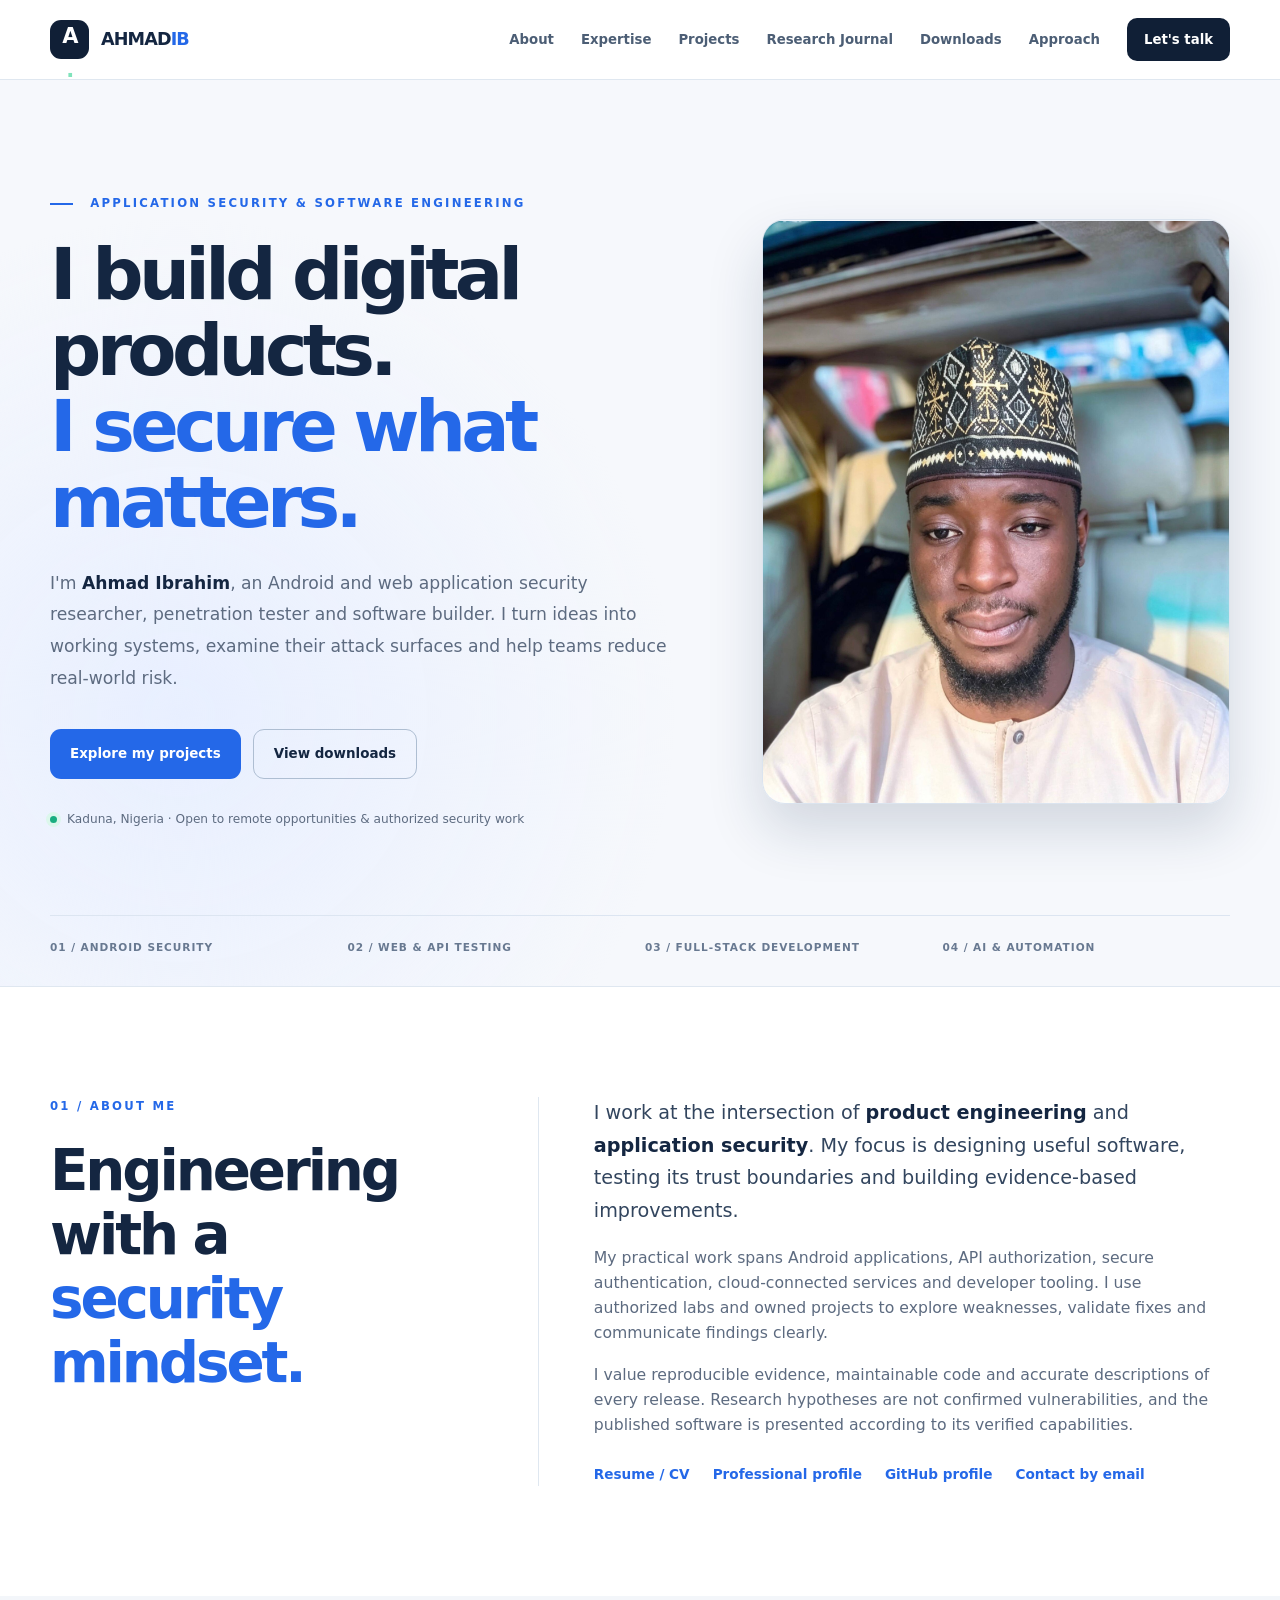
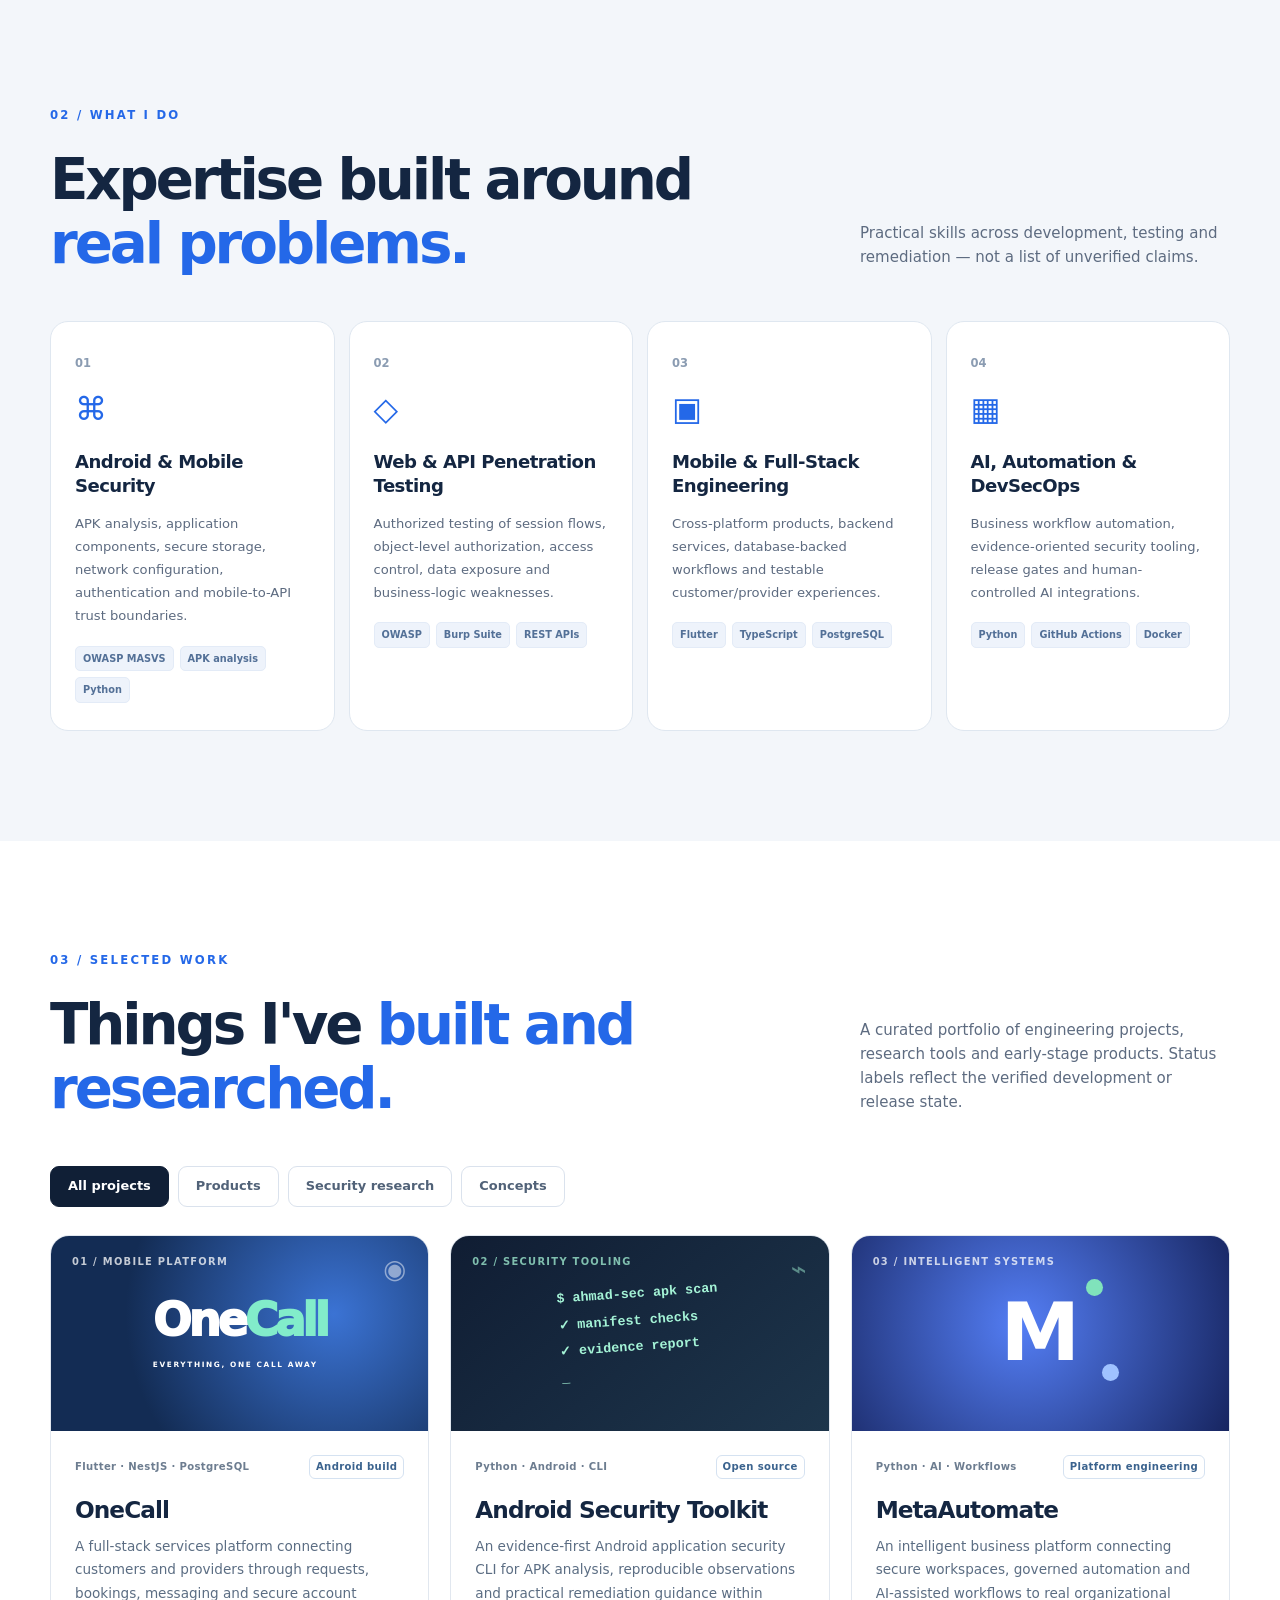
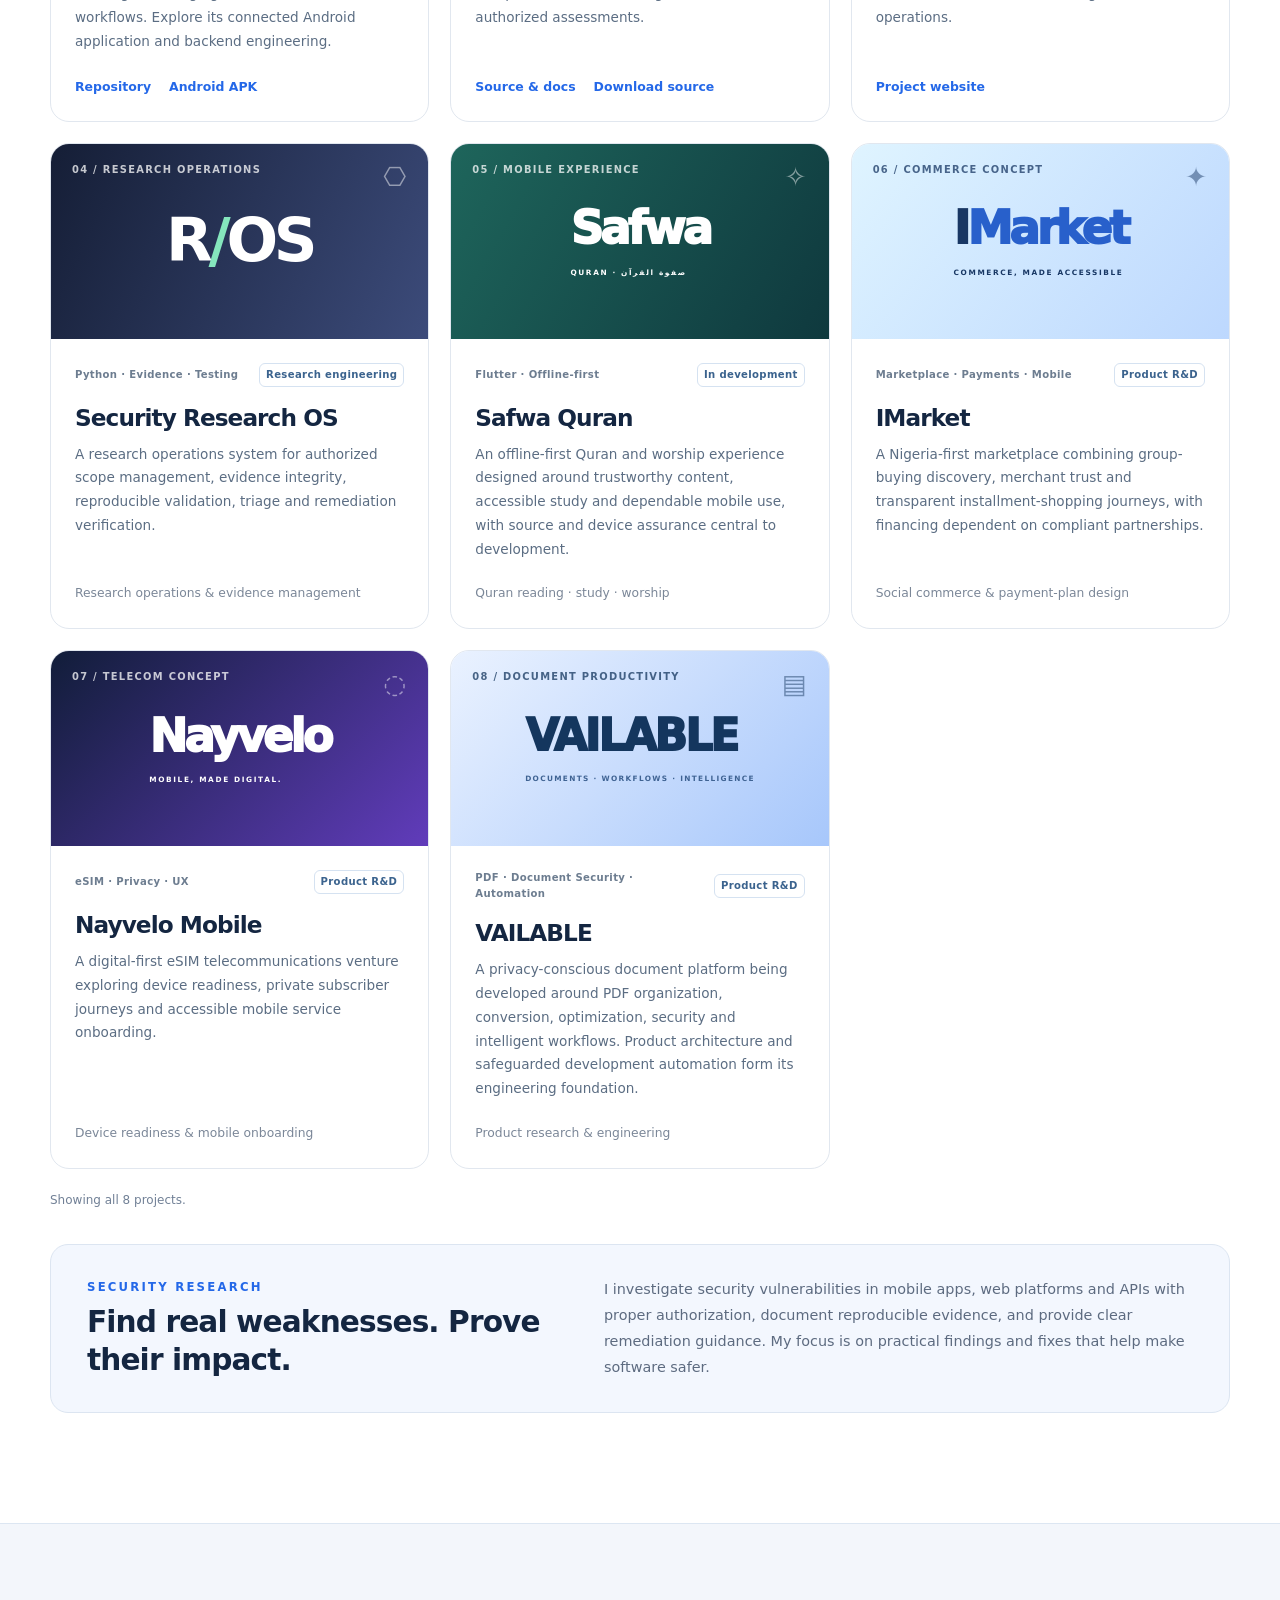
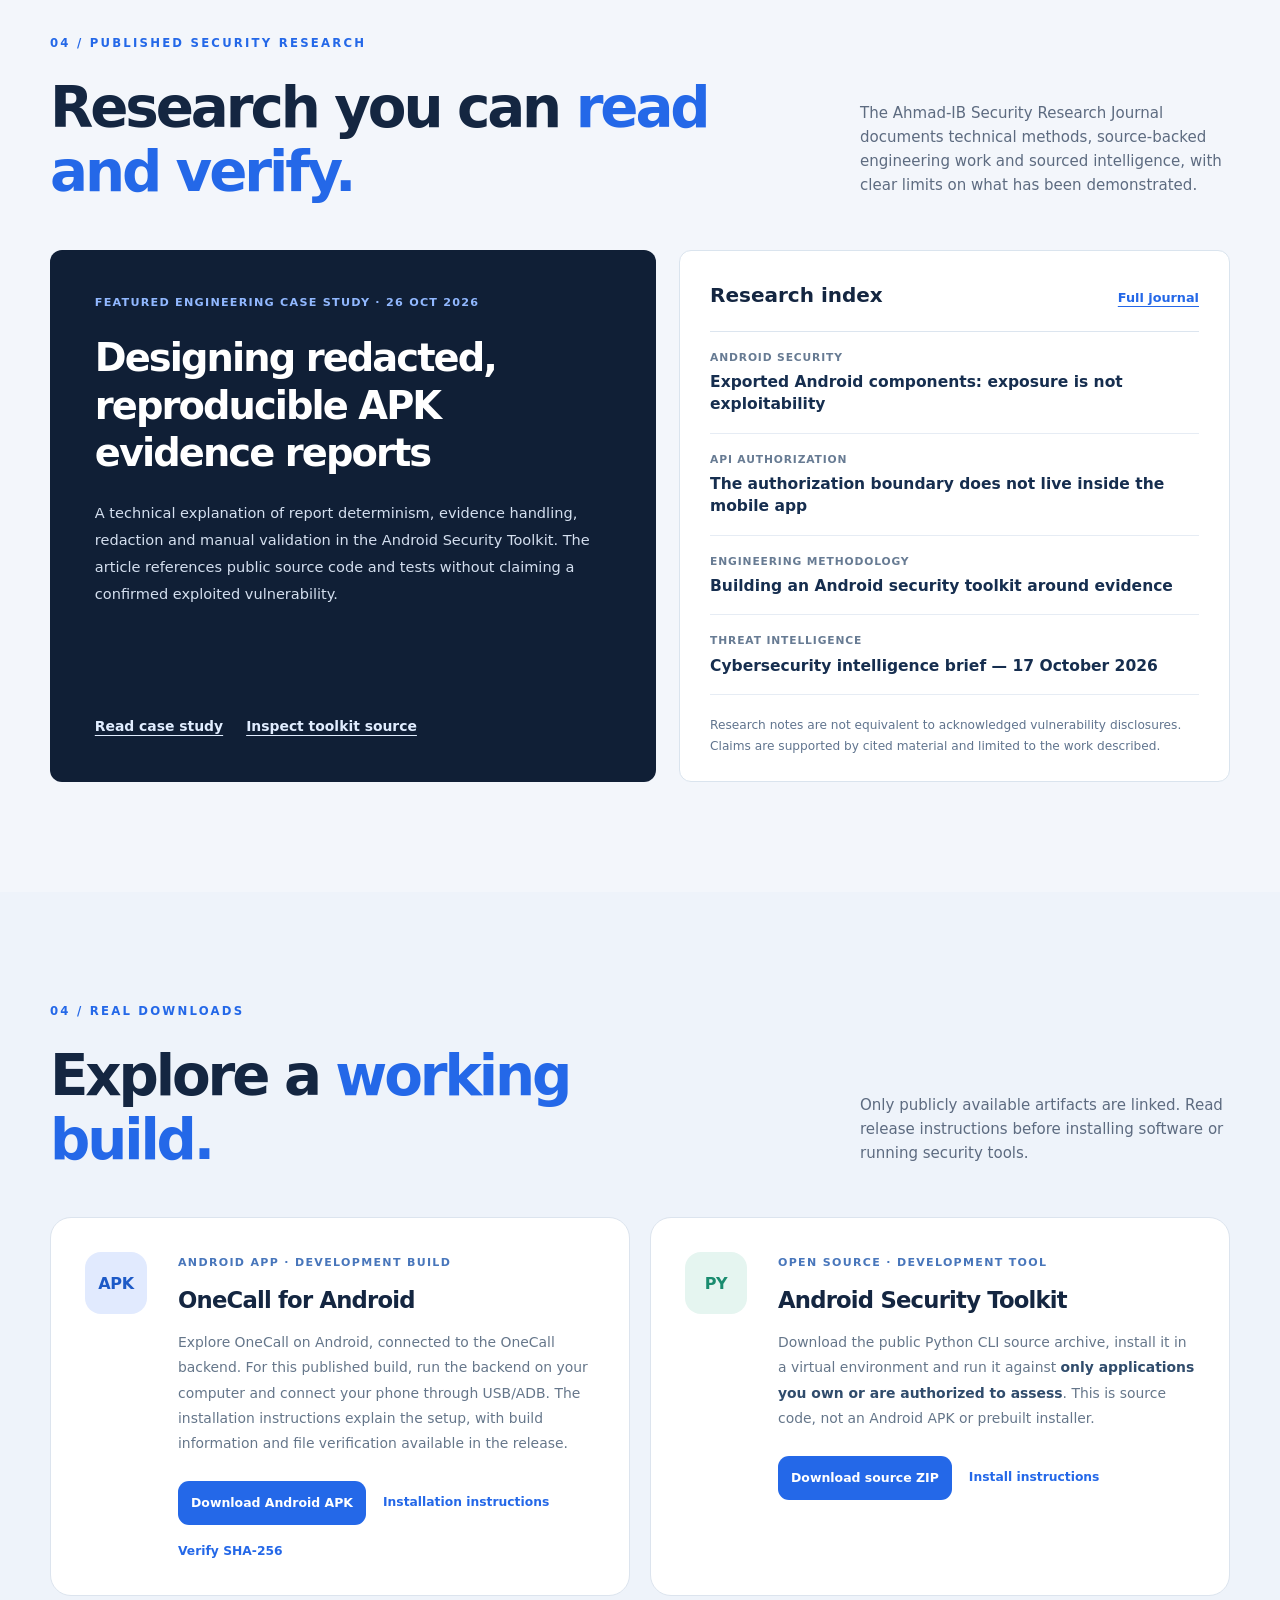
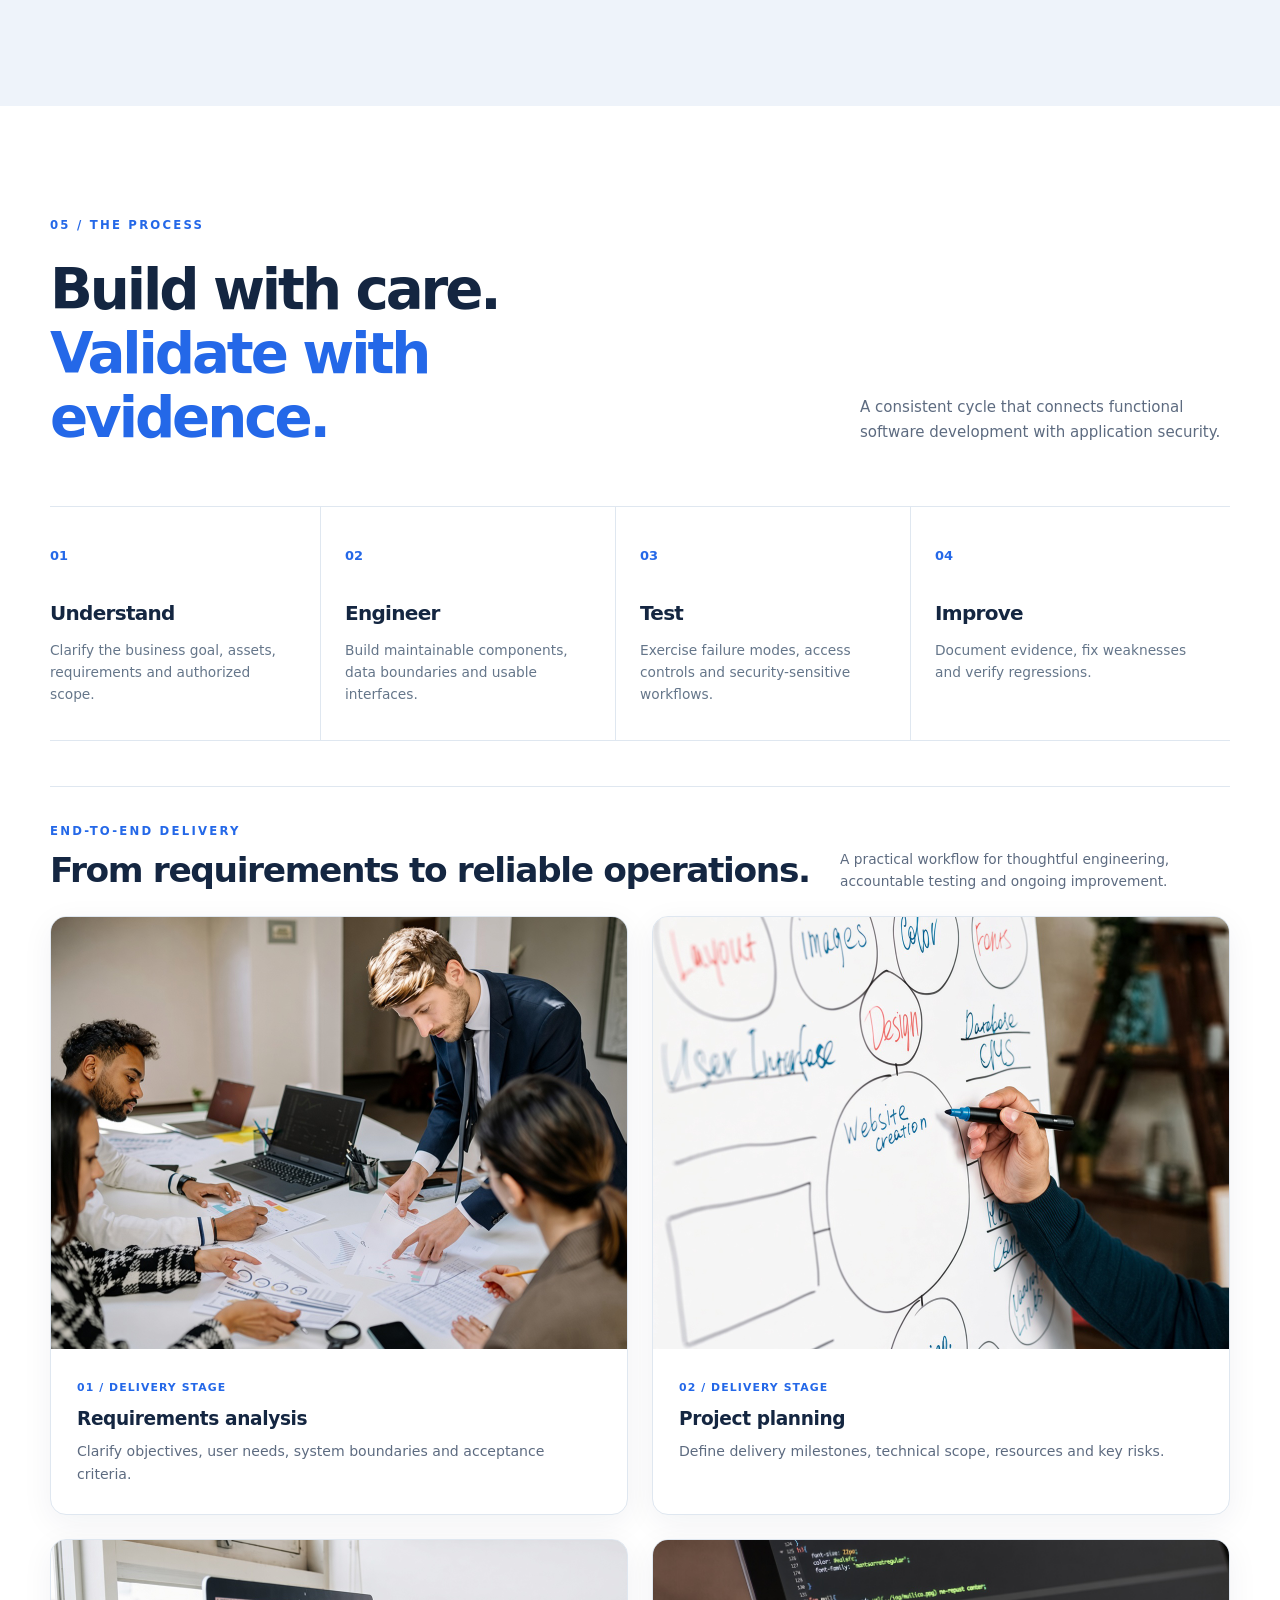
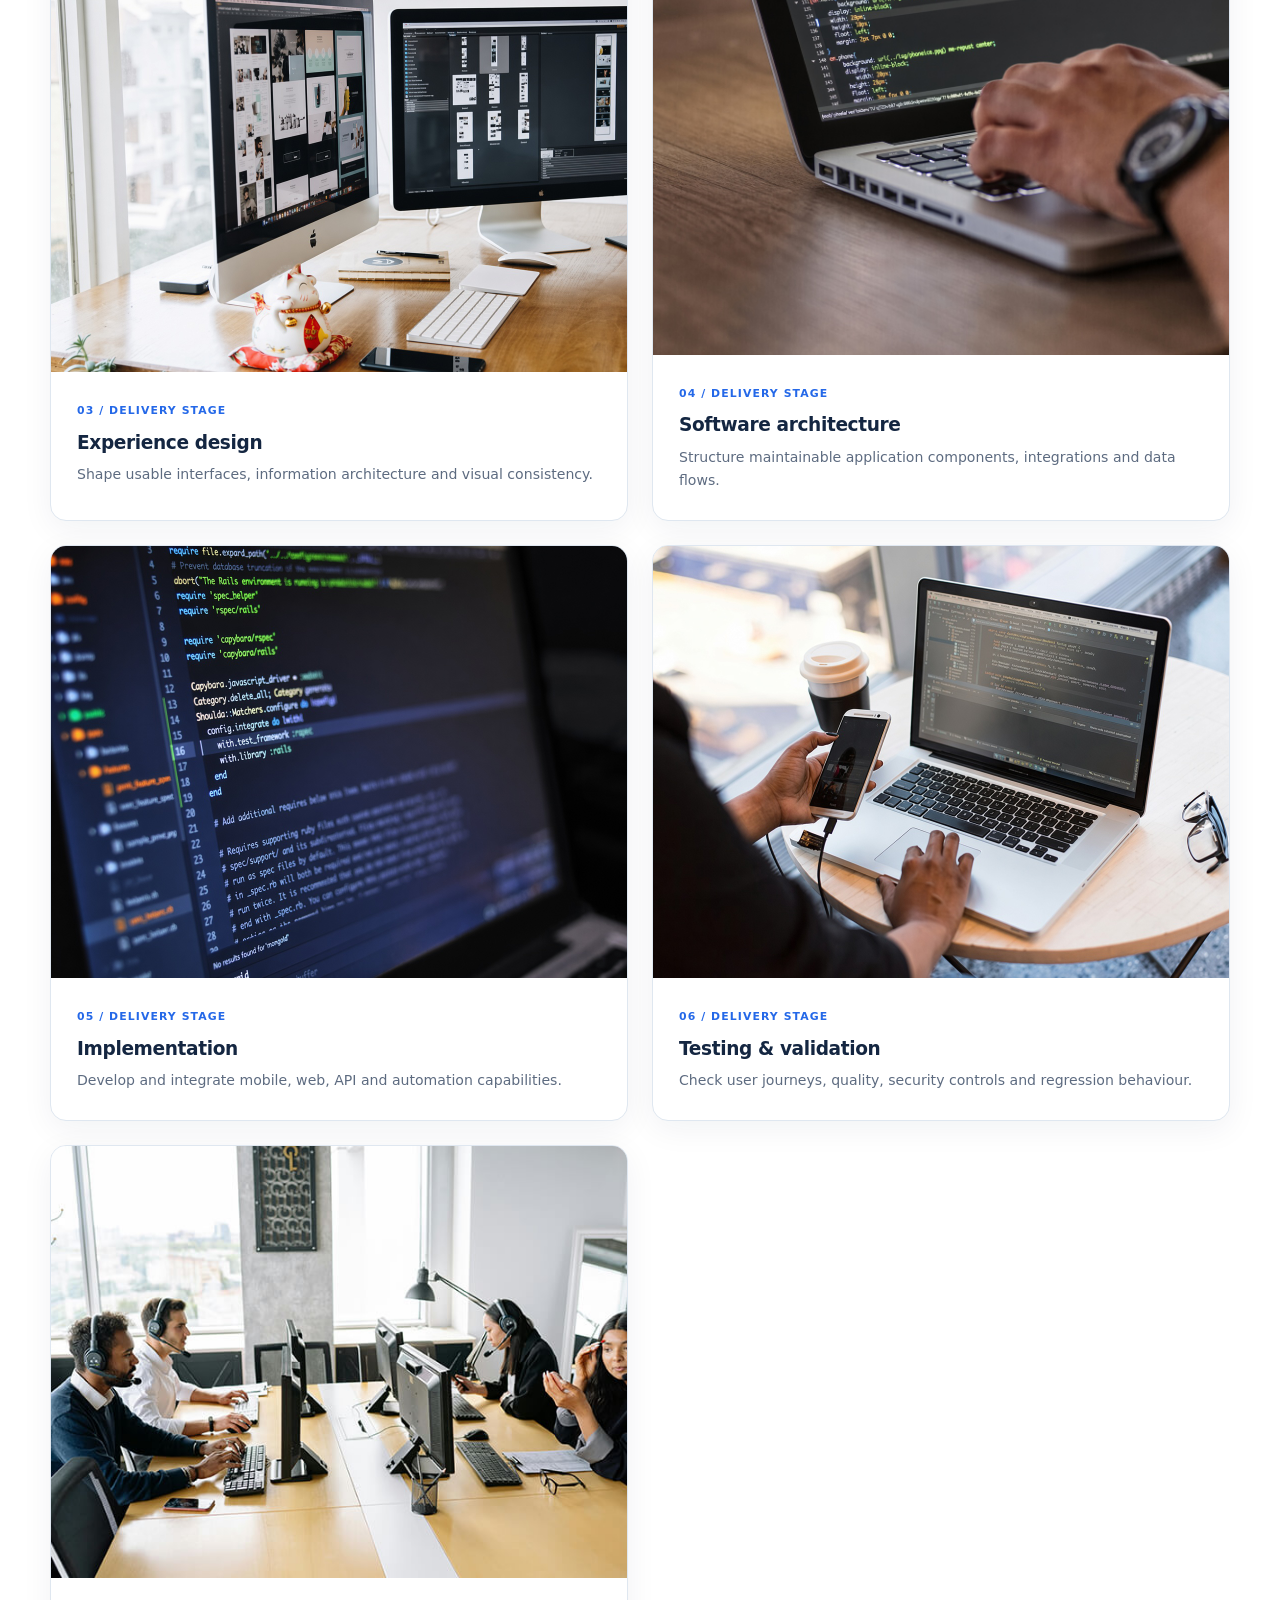
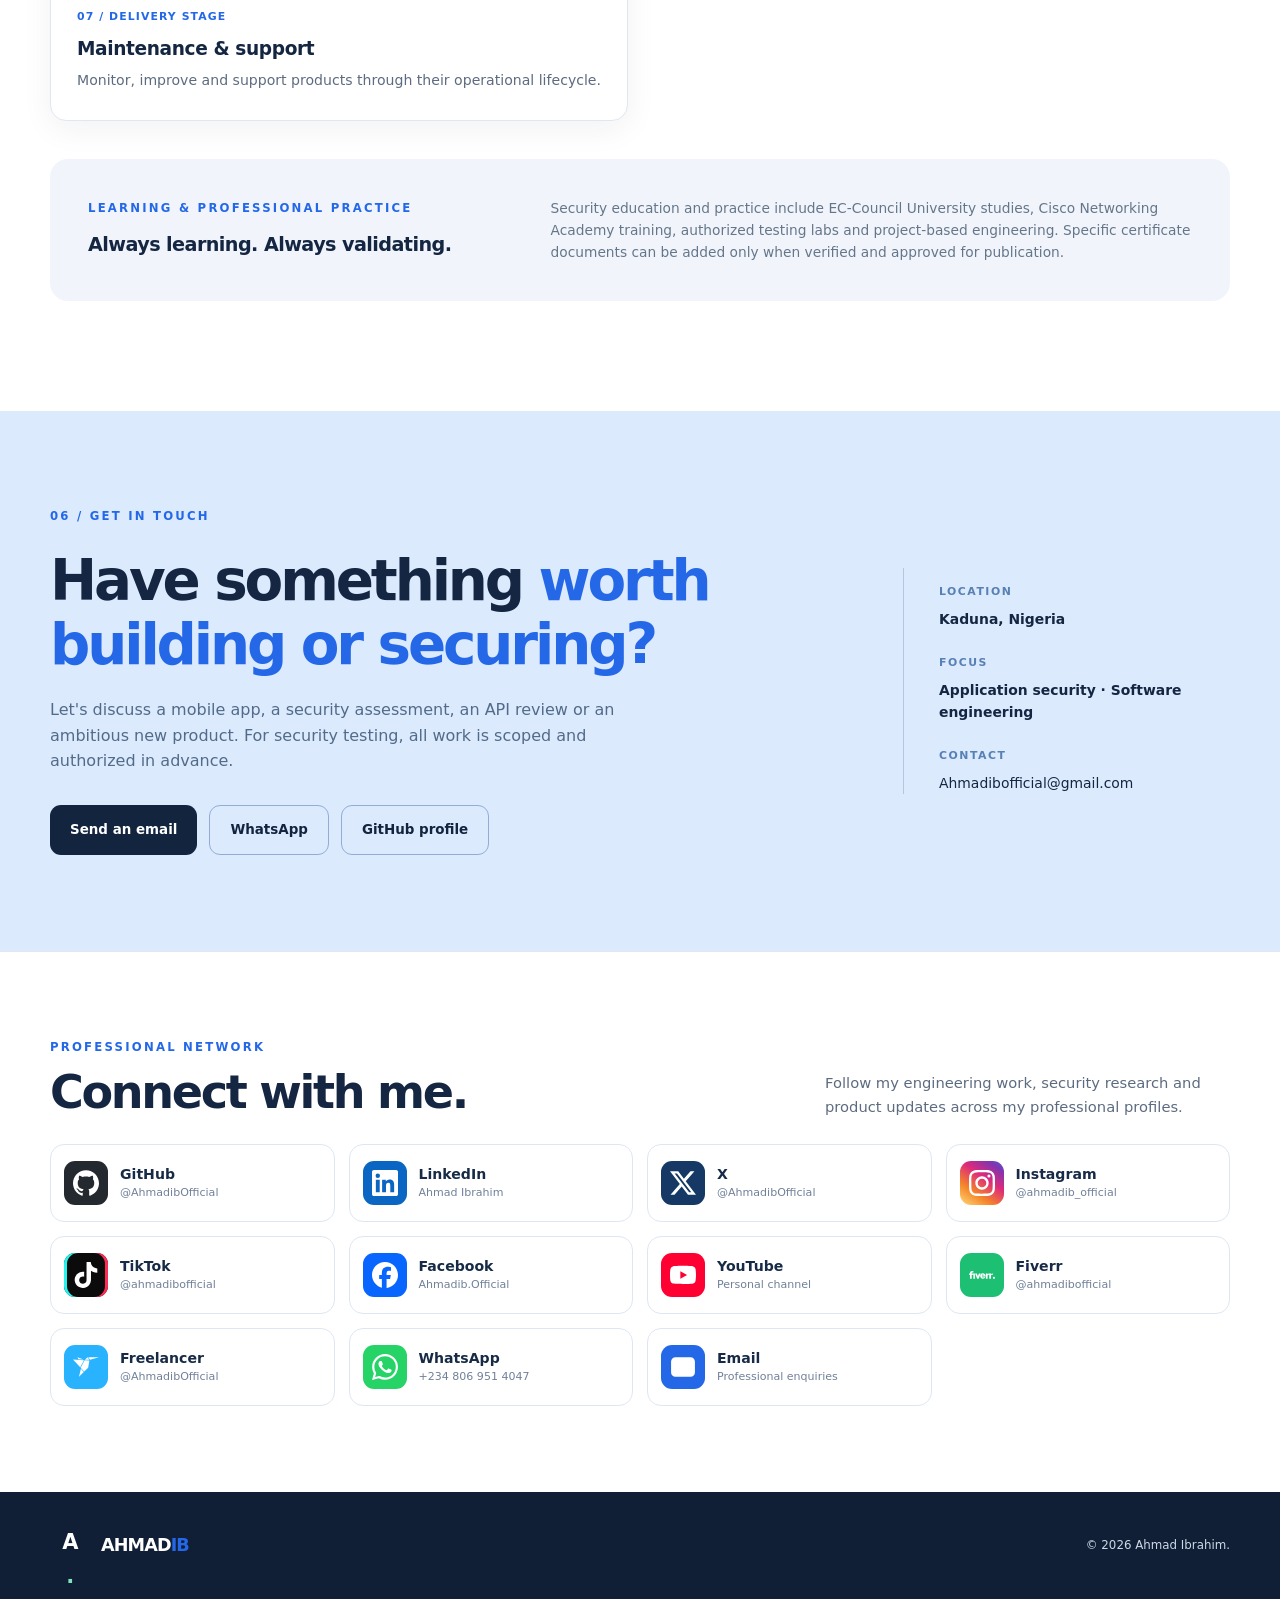
==== commit 7fd0c980: "copy: present OneCall Android build with confident accurate setup language" ====
--- a/index.html
+++ b/index.html
@@ -8,7 +8,7 @@
   <meta name="author" content="Ahmad Ibrahim">
   <meta property="og:type" content="website">
   <meta property="og:title" content="Ahmad Ibrahim — Security Researcher & Software Engineer">
-  <meta property="og:description" content="Real products. Responsible security research. Published technical research and open-source resources.">
+  <meta property="og:description" content="Real products. Responsible security research. Verified project downloads.">
   <meta property="og:url" content="https://ahmadibofficial.github.io/ahmadib-portfolio/">
   <meta name="twitter:card" content="summary">
 <meta name="twitter:creator" content="@AhmadibOfficial">
@@ -25,7 +25,7 @@
       <a class="brand" href="#home" aria-label="Ahmad Ibrahim, home"><span class="brand-icon">A<span>.</span></span><span>AHMAD<span class="brand-muted">IB</span></span></a>
       <button class="menu-toggle" type="button" aria-controls="site-nav" aria-expanded="false" aria-label="Open navigation"><span></span><span></span><span></span></button>
       <nav id="site-nav" class="site-nav" aria-label="Main navigation">
-        <a href="#about">About</a><a href="#expertise">Expertise</a><a href="#projects">Projects</a><a href="#research">Research Journal</a><a href="#downloads">Resources</a><a href="#approach">Approach</a>
+        <a href="#about">About</a><a href="#expertise">Expertise</a><a href="#projects">Projects</a><a href="#research">Research Journal</a><a href="#downloads">Downloads</a><a href="#approach">Approach</a>
         <a class="nav-contact" href="#contact">Let's talk</a>
       </nav>
     </div>
@@ -40,7 +40,7 @@
           <p class="lead">I'm <strong>Ahmad Ibrahim</strong>, an Android and web application security researcher, penetration tester and software builder. I turn ideas into working systems, examine their attack surfaces and help teams reduce real-world risk.</p>
           <div class="hero-actions">
             <a class="button button-primary" href="#projects">Explore my projects</a>
-            <a class="button button-outline" href="#downloads">Explore resources</a>
+            <a class="button button-outline" href="#downloads">View downloads</a>
           </div>
           <div class="hero-foot"><span class="status-light" aria-hidden="true"></span> Kaduna, Nigeria · Open to remote opportunities & authorized security work</div>
         </div>
@@ -63,7 +63,7 @@
         <div class="section-heading"><p class="overline">01 / ABOUT ME</p><h2>Engineering with a <em>security mindset.</em></h2></div>
         <div class="about-main"><p class="large-paragraph">I work at the intersection of <strong>product engineering</strong> and <strong>application security</strong>. My focus is designing useful software, testing its trust boundaries and building evidence-based improvements.</p>
           <p>My practical work spans Android applications, API authorization, secure authentication, cloud-connected services and developer tooling. I use authorized labs and owned projects to explore weaknesses, validate fixes and communicate findings clearly.</p>
-          <p>I value reproducible evidence, maintainable code and honest project status. A pilot is a pilot; a hypothesis is not a confirmed vulnerability; an unreleased application is not a production launch.</p>
+          <p>I value reproducible evidence, maintainable code and accurate descriptions of every release. Research hypotheses are not confirmed vulnerabilities, and the published software is presented according to its verified capabilities.</p>
           <div class="about-links"><a href="https://ahmadib.onrender.com/resume.html" target="_blank" rel="noopener noreferrer">Resume / CV</a><a href="https://ahmadib.onrender.com/profile.html" target="_blank" rel="noopener noreferrer">Professional profile</a><a href="https://github.com/AhmadibOfficial" target="_blank" rel="noopener noreferrer">GitHub profile</a><a href="mailto:Ahmadibofficial@gmail.com">Contact by email</a></div>
         </div>
       </div>
@@ -84,8 +84,8 @@
       <div class="container"><div class="section-top"><div><p class="overline">03 / SELECTED WORK</p><h2>Things I've <em>built and researched.</em></h2></div><p class="section-intro">A curated portfolio of engineering projects, research tools and early-stage products. Status labels reflect the verified development or release state.</p></div>
         <div class="filter-toolbar" role="group" aria-label="Filter projects"><button type="button" class="filter-button is-active" data-filter="all" aria-pressed="true">All projects</button><button type="button" class="filter-button" data-filter="product" aria-pressed="false">Products</button><button type="button" class="filter-button" data-filter="security" aria-pressed="false">Security research</button><button type="button" class="filter-button" data-filter="concept" aria-pressed="false">Concepts</button></div>
         <div class="projects-grid" id="project-grid">
-          <article class="project-card featured" data-category="product"><div class="project-cover cover-onecall"><span class="cover-number">01 / MOBILE PLATFORM</span><div class="cover-word">One<span>Call</span><small>EVERYTHING, ONE CALL AWAY</small></div><span class="cover-mark">◉</span></div><div class="project-body"><div class="project-meta"><span>Flutter · NestJS · PostgreSQL</span><span class="state">Product development</span></div><h3>OneCall</h3><p>A mobile services platform connecting customers and providers through account workflows, service requests, bookings and communication. Development continues across the mobile experience and backend services.</p><div class="project-links"><a href="https://github.com/AhmadibOfficial/OneCall" target="_blank" rel="noopener noreferrer">Explore the project</a></div></div></article>
-          <article class="project-card" data-category="security"><div class="project-cover cover-toolkit"><span class="cover-number">02 / SECURITY TOOLING</span><div class="terminal-lines"><span>$ ahmad-sec apk scan</span><span>✓ manifest checks</span><span>✓ evidence report</span><span>_</span></div><span class="cover-mark">⌁</span></div><div class="project-body"><div class="project-meta"><span>Python · Android · CLI</span><span class="state">Open source</span></div><h3>Android Security Toolkit</h3><p>An evidence-first Android application security CLI for APK analysis, reproducible observations and practical remediation guidance within authorized assessments.</p><div class="project-links"><a href="https://github.com/AhmadibOfficial/android-security-toolkit" target="_blank" rel="noopener noreferrer">Source & docs</a><a href="#downloads">Open resources</a></div></div></article>
+          <article class="project-card featured" data-category="product"><div class="project-cover cover-onecall"><span class="cover-number">01 / MOBILE PLATFORM</span><div class="cover-word">One<span>Call</span><small>EVERYTHING, ONE CALL AWAY</small></div><span class="cover-mark">◉</span></div><div class="project-body"><div class="project-meta"><span>Flutter · NestJS · PostgreSQL</span><span class="state">Android build</span></div><h3>OneCall</h3><p>A full-stack services platform connecting customers and providers through requests, bookings, messaging and secure account workflows. Explore its connected Android application and backend engineering.</p><div class="project-links"><a href="https://github.com/AhmadibOfficial/OneCall" target="_blank" rel="noopener noreferrer">Repository</a><a href="#downloads">Android APK</a></div></div></article>
+          <article class="project-card" data-category="security"><div class="project-cover cover-toolkit"><span class="cover-number">02 / SECURITY TOOLING</span><div class="terminal-lines"><span>$ ahmad-sec apk scan</span><span>✓ manifest checks</span><span>✓ evidence report</span><span>_</span></div><span class="cover-mark">⌁</span></div><div class="project-body"><div class="project-meta"><span>Python · Android · CLI</span><span class="state">Open source</span></div><h3>Android Security Toolkit</h3><p>An evidence-first Android application security CLI for APK analysis, reproducible observations and practical remediation guidance within authorized assessments.</p><div class="project-links"><a href="https://github.com/AhmadibOfficial/android-security-toolkit" target="_blank" rel="noopener noreferrer">Source & docs</a><a href="#downloads">Download source</a></div></div></article>
           <article class="project-card" data-category="product"><div class="project-cover cover-meta"><span class="cover-number">03 / INTELLIGENT SYSTEMS</span><div class="meta-shape"><span>M</span><i></i><i></i></div></div><div class="project-body"><div class="project-meta"><span>Python · AI · Workflows</span><span class="state">Platform engineering</span></div><h3>MetaAutomate</h3><p>An intelligent business platform connecting secure workspaces, governed automation and AI-assisted workflows to real organizational operations.</p><div class="project-links"><a href="https://metaautomate.onrender.com/" target="_blank" rel="noopener noreferrer">Project website</a></div></div></article>
           <article class="project-card" data-category="security"><div class="project-cover cover-research"><span class="cover-number">04 / RESEARCH OPERATIONS</span><div class="research-symbol">R<span>/</span>OS</div><span class="cover-mark">⎔</span></div><div class="project-body"><div class="project-meta"><span>Python · Evidence · Testing</span><span class="state">Research engineering</span></div><h3>Security Research OS</h3><p>A research operations system for authorized scope management, evidence integrity, reproducible validation, triage and remediation verification.</p><div class="project-links"><span class="link-muted">Research operations & evidence management</span></div></div></article>
           <article class="project-card" data-category="product"><div class="project-cover cover-safwa"><span class="cover-number">05 / MOBILE EXPERIENCE</span><div class="cover-word">Safwa<small>QURAN · صفوة القرآن</small></div><span class="cover-mark">✧</span></div><div class="project-body"><div class="project-meta"><span>Flutter · Offline-first</span><span class="state">In development</span></div><h3>Safwa Quran</h3><p>An offline-first Quran and worship experience designed around trustworthy content, accessible study and dependable mobile use, with source and device assurance central to development.</p><div class="project-links"><span class="link-muted">Quran reading · study · worship</span></div></div></article>
@@ -126,38 +126,13 @@
       </div>
     </section>
 
-    <section class="section downloads-section" id="downloads" aria-labelledby="resources-title">
-      <div class="container">
-        <div class="section-top">
-          <div><p class="overline">PUBLIC RESOURCES</p><h2 id="resources-title">Code and research <em>you can explore.</em></h2></div>
-          <p class="section-intro">Open-source security tooling and published technical research, with direct links to the implementation and documentation.</p>
+    <section class="section downloads-section" id="downloads">
+      <div class="container"><div class="section-top"><div><p class="overline">04 / REAL DOWNLOADS</p><h2>Explore a <em>working build.</em></h2></div><p class="section-intro">Only publicly available artifacts are linked. Read release instructions before installing software or running security tools.</p></div>
+        <div class="download-grid">
+          <article class="download-card"><div class="download-icon">APK</div><div><p class="download-kicker">ANDROID APP · DEVELOPMENT BUILD</p><h3>OneCall for Android</h3><p>Explore OneCall on Android, connected to the OneCall backend. For this published build, run the backend on your computer and connect your phone through USB/ADB. The installation instructions explain the setup, with build information and file verification available in the release.</p><div class="download-actions"><a class="button button-primary" href="https://github.com/AhmadibOfficial/OneCall/releases/download/phone-pilot-10-1/OneCall-phone-arm.apk" target="_blank" rel="noopener noreferrer">Download Android APK</a><a class="text-link" href="https://github.com/AhmadibOfficial/OneCall/releases/tag/phone-pilot-10-1" target="_blank" rel="noopener noreferrer">Installation instructions</a><a class="text-link" href="https://github.com/AhmadibOfficial/OneCall/releases/download/phone-pilot-10-1/SHA256SUMS.txt" target="_blank" rel="noopener noreferrer">Verify SHA-256</a></div></div></article>
+          <article class="download-card"><div class="download-icon code-icon">PY</div><div><p class="download-kicker">OPEN SOURCE · DEVELOPMENT TOOL</p><h3>Android Security Toolkit</h3><p>Download the public Python CLI source archive, install it in a virtual environment and run it against <strong>only applications you own or are authorized to assess</strong>. This is source code, not an Android APK or prebuilt installer.</p><div class="download-actions"><a class="button button-primary" href="https://github.com/AhmadibOfficial/android-security-toolkit/archive/refs/heads/main.zip" target="_blank" rel="noopener noreferrer">Download source ZIP</a><a class="text-link" href="https://github.com/AhmadibOfficial/android-security-toolkit#install" target="_blank" rel="noopener noreferrer">Install instructions</a></div></div></article>
         </div>
-        <div class="download-grid">
-          <article class="download-card">
-            <div class="download-icon code-icon" aria-hidden="true">PY</div>
-            <div>
-              <p class="download-kicker">OPEN SOURCE / ANDROID SECURITY</p>
-              <h3>Android Security Toolkit</h3>
-              <p>Explore the Python-based Android security toolkit for APK reconnaissance, structured evidence reports and security assessment workflows. Browse the documentation or download its public source code.</p>
-              <div class="download-actions">
-                <a class="button button-primary" href="https://github.com/AhmadibOfficial/android-security-toolkit" target="_blank" rel="noopener noreferrer">Explore the toolkit</a>
-                <a class="text-link" href="https://github.com/AhmadibOfficial/android-security-toolkit/archive/refs/heads/main.zip" target="_blank" rel="noopener noreferrer">Download source code</a>
-              </div>
-            </div>
-          </article>
-          <article class="download-card">
-            <div class="download-icon" aria-hidden="true">DOC</div>
-            <div>
-              <p class="download-kicker">PUBLISHED RESEARCH / ENGINEERING</p>
-              <h3>APK Evidence Reporting</h3>
-              <p>Read a source-backed engineering case study on reproducible Android security evidence, selective redaction and report quality. The article links to the underlying implementation and tests.</p>
-              <div class="download-actions">
-                <a class="button button-primary" href="https://ahmadib.onrender.com/articles/redacted-apk-evidence-reports.html" target="_blank" rel="noopener noreferrer">Read the case study</a>
-                <a class="text-link" href="https://ahmadib.onrender.com/#research" target="_blank" rel="noopener noreferrer">Research journal</a>
-              </div>
-            </div>
-          </article>
-        </div>
+        
       </div>
     </section>
 
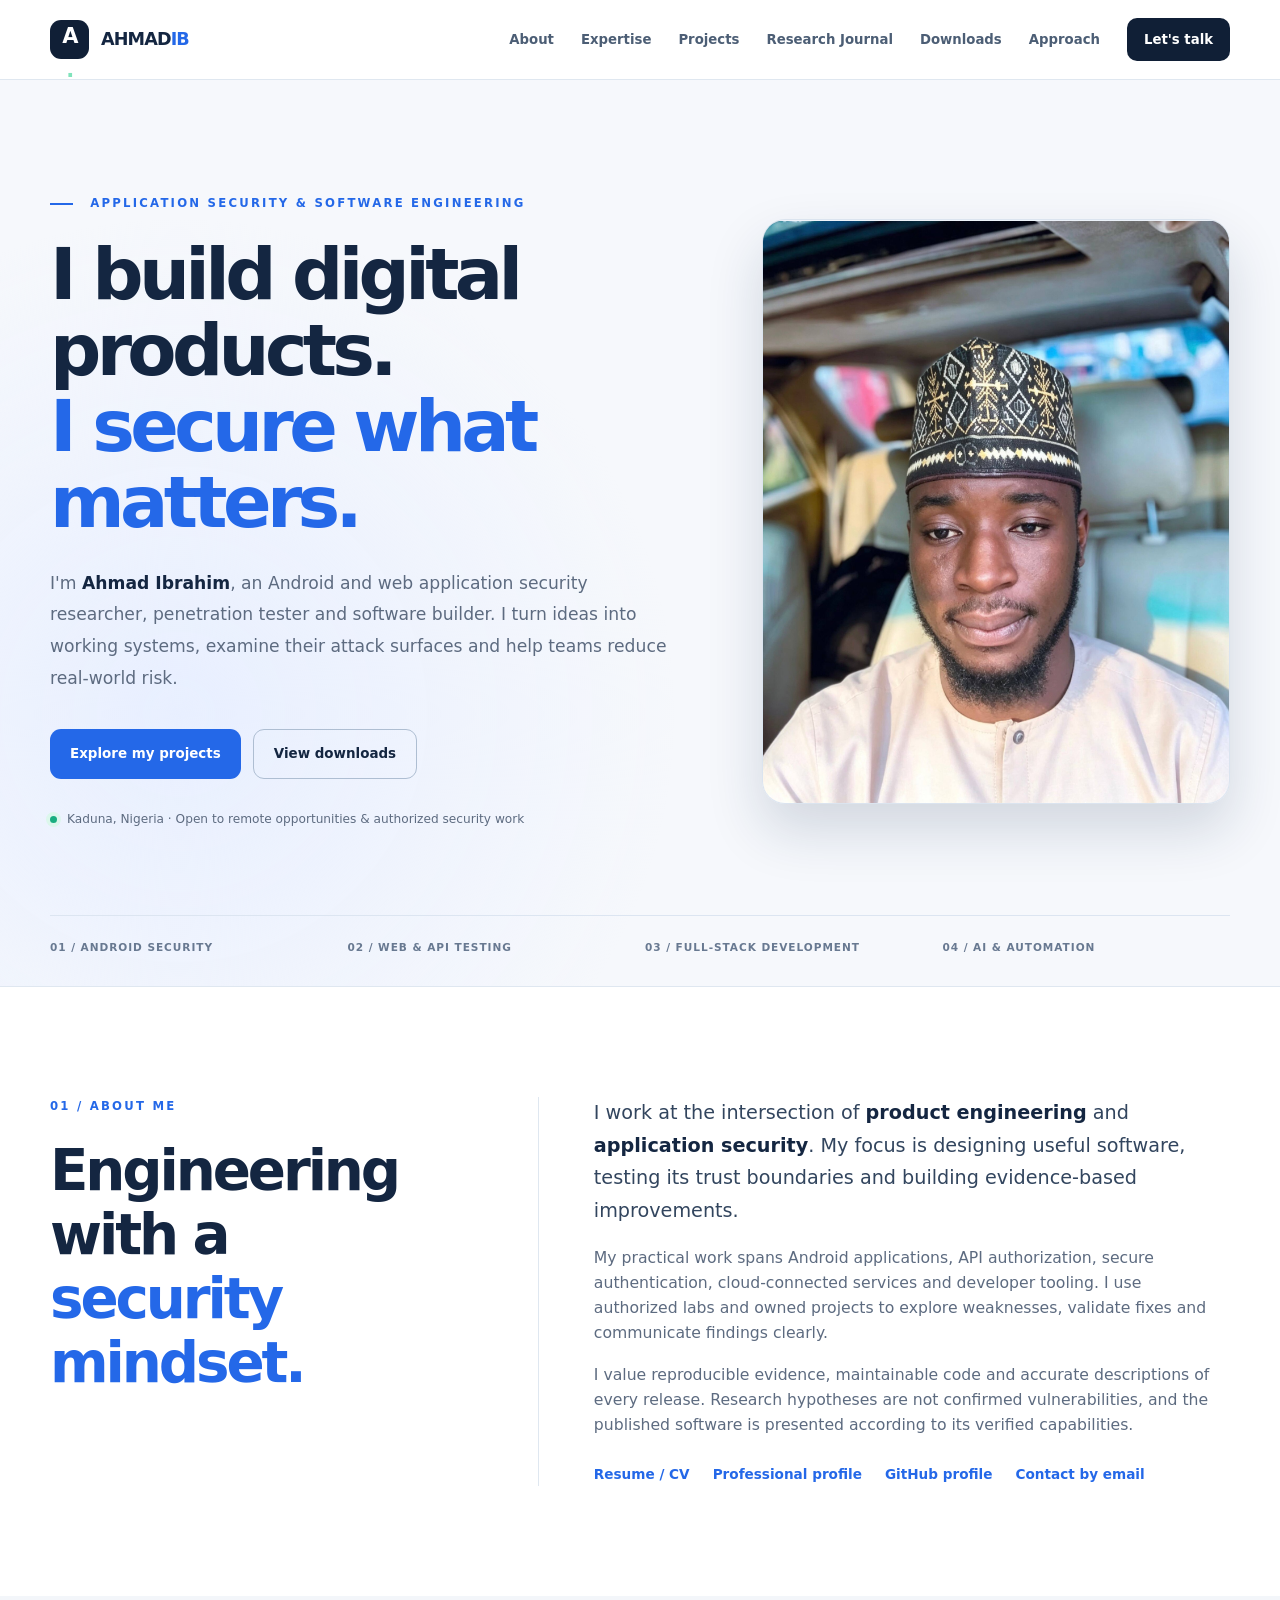
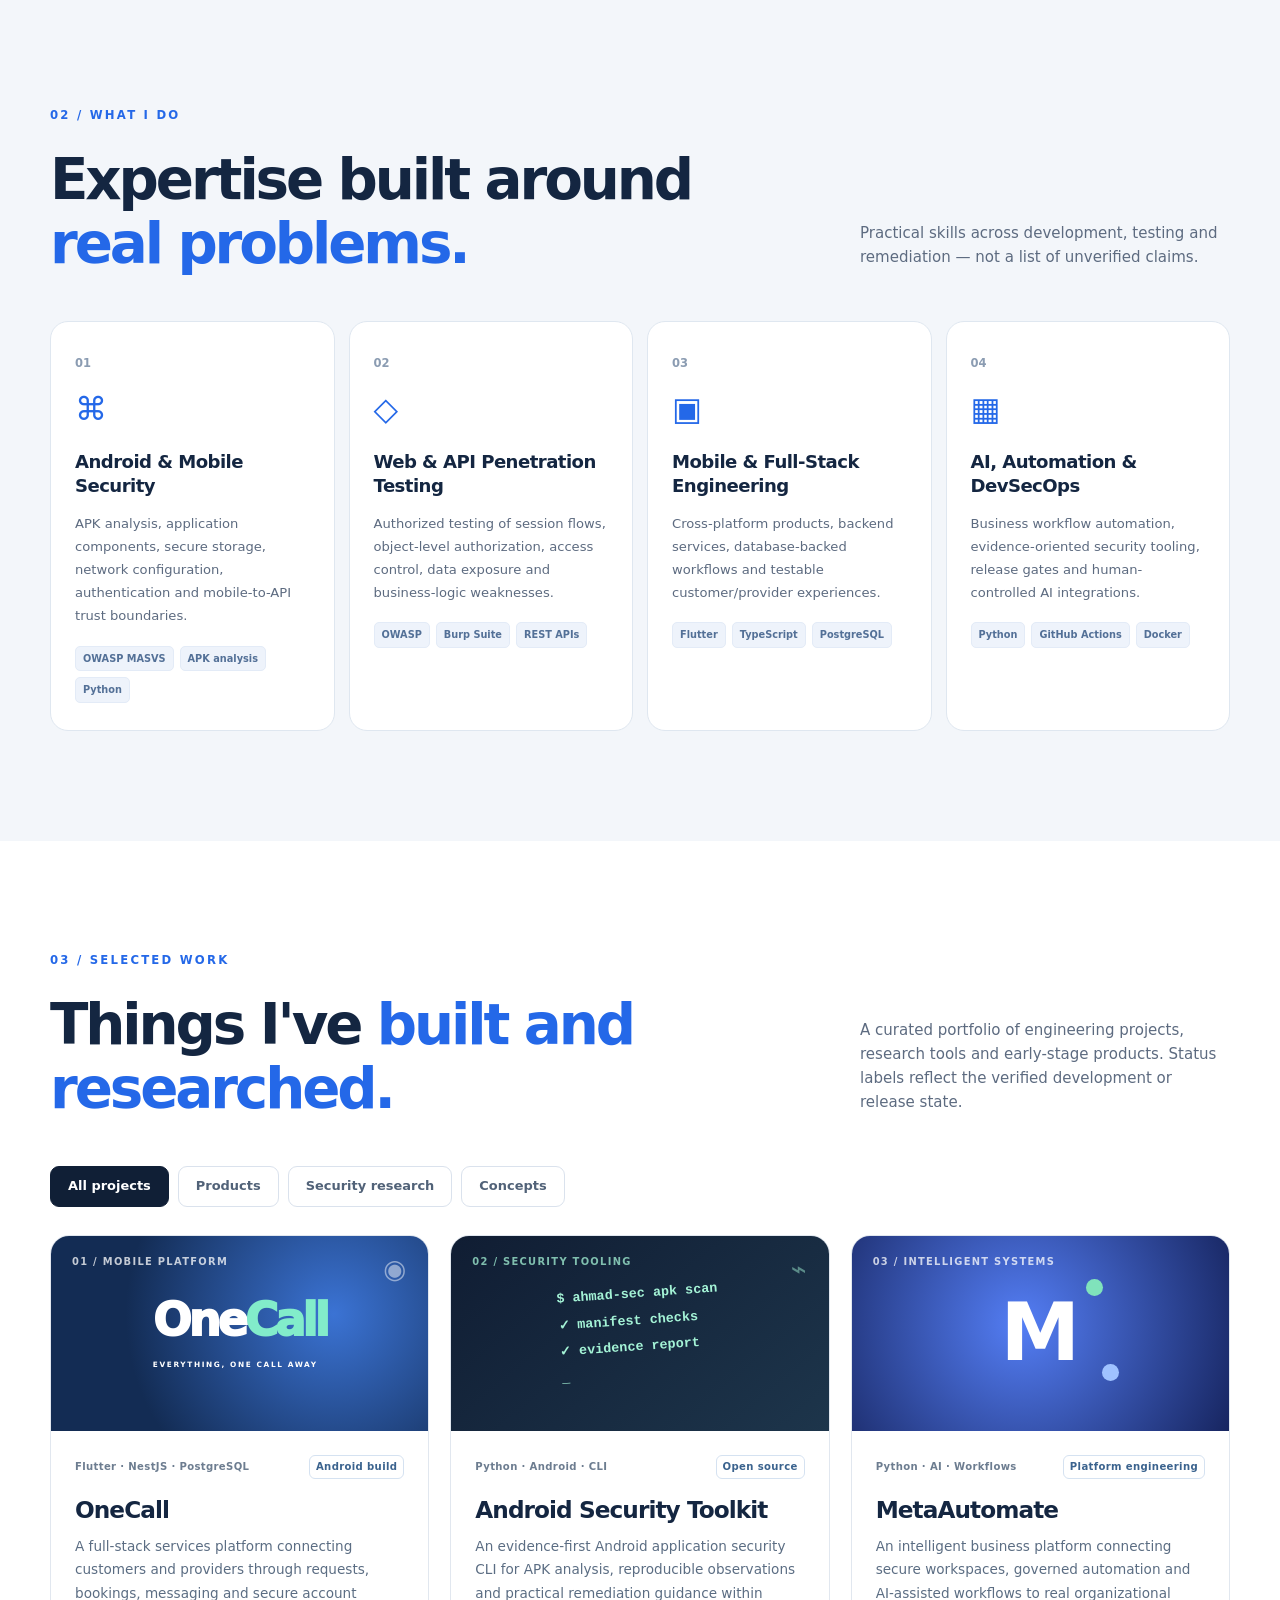
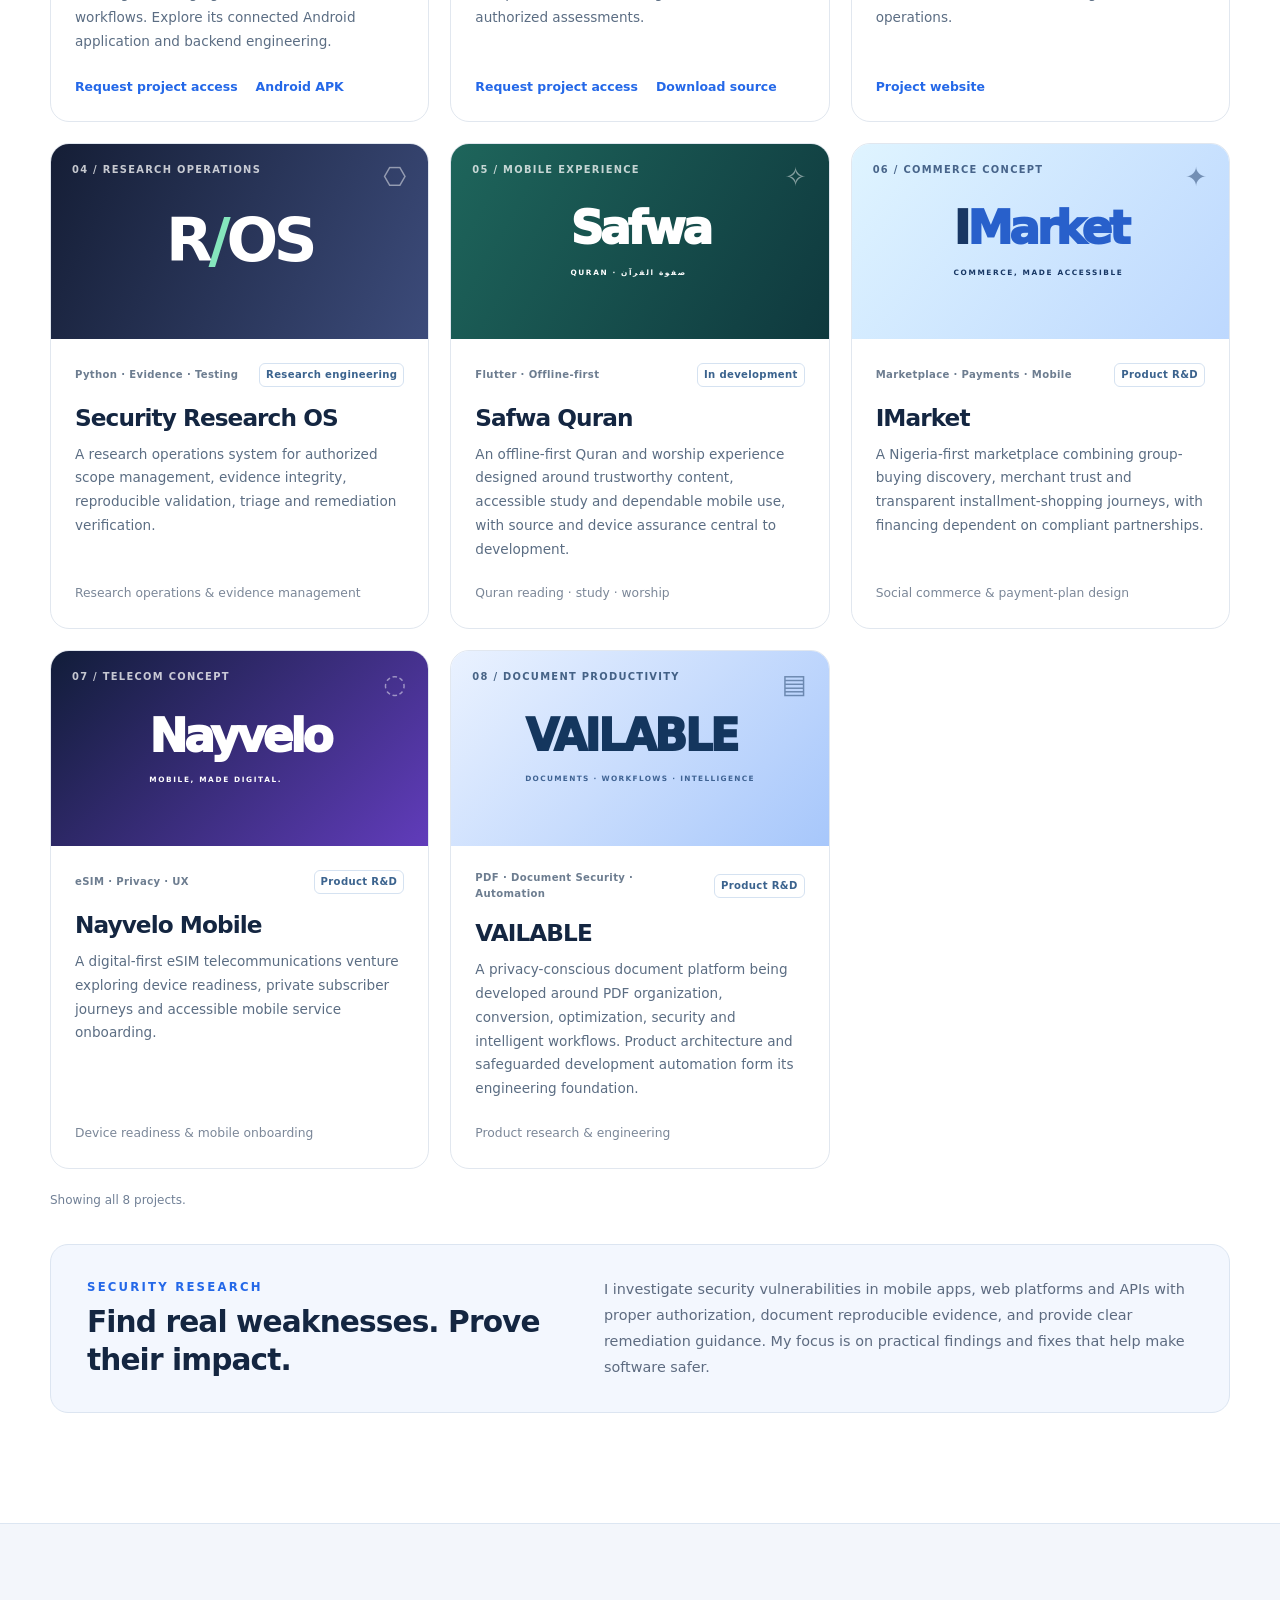
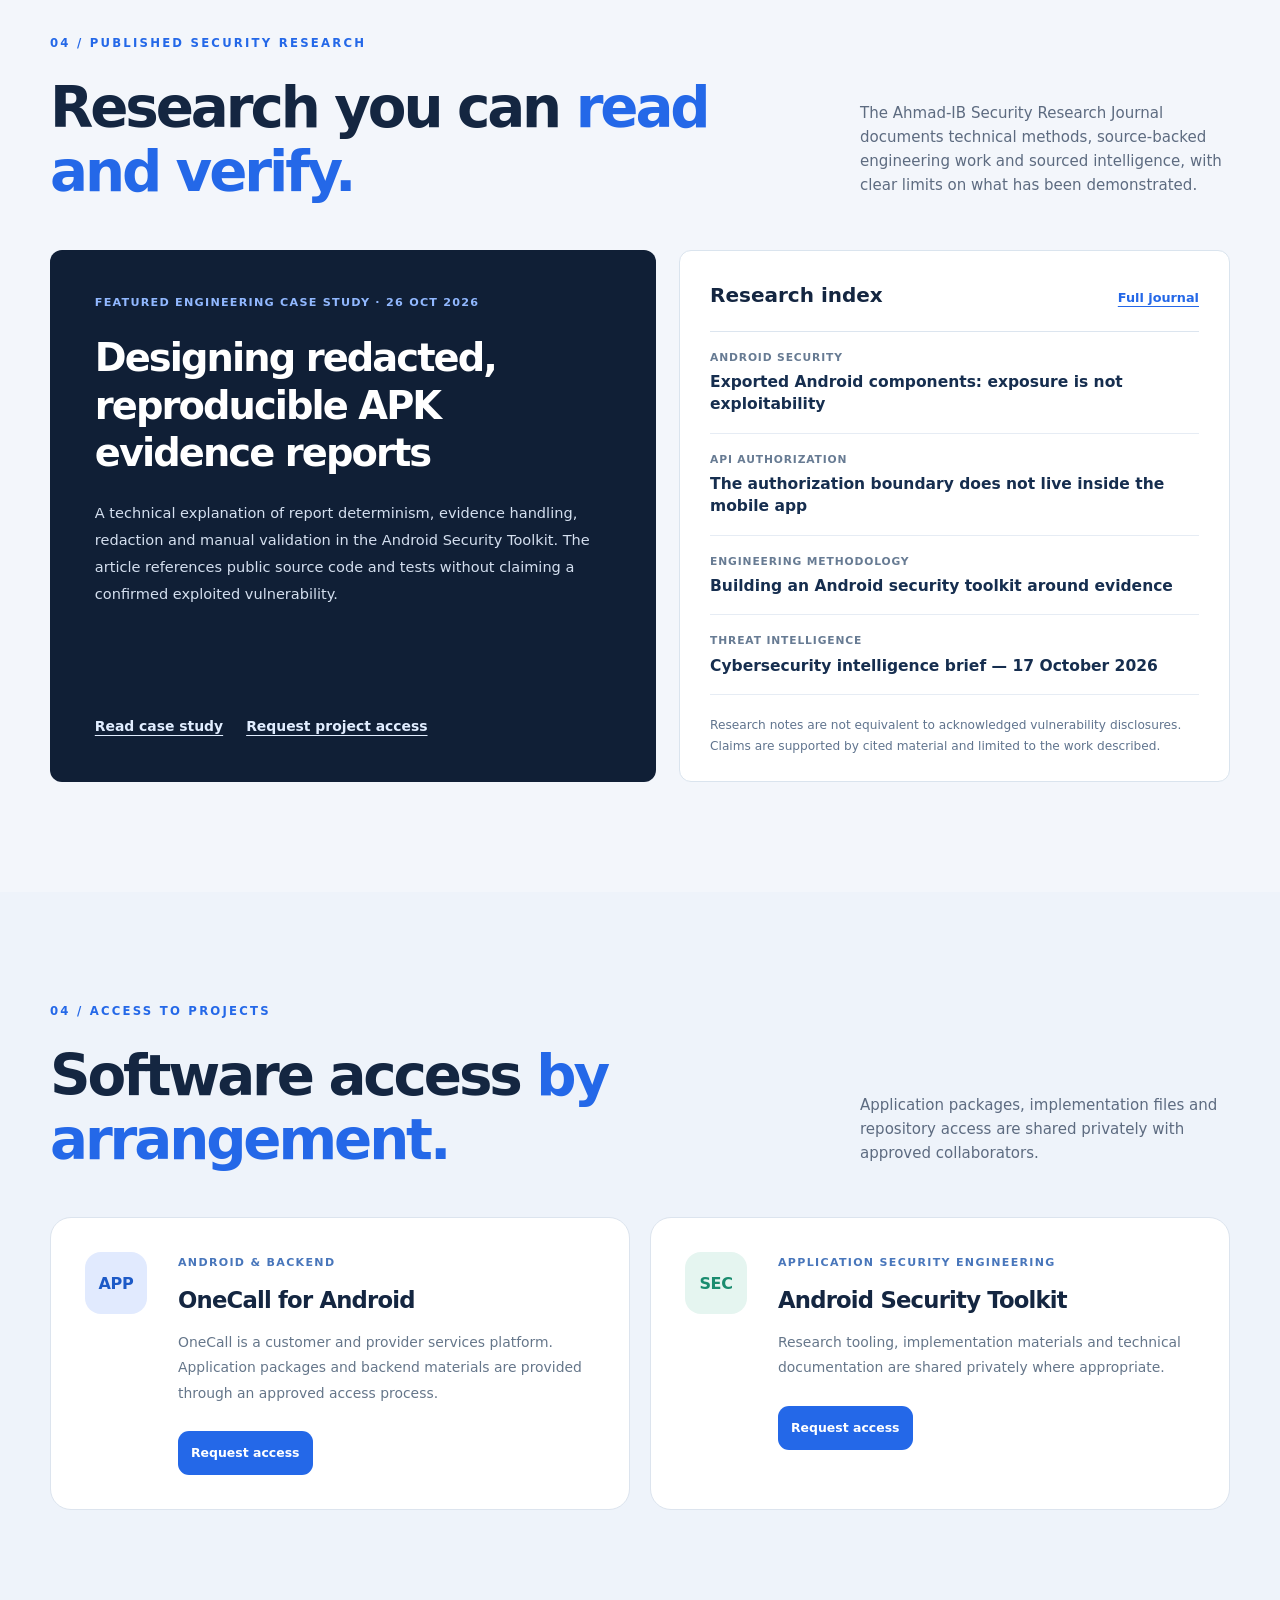
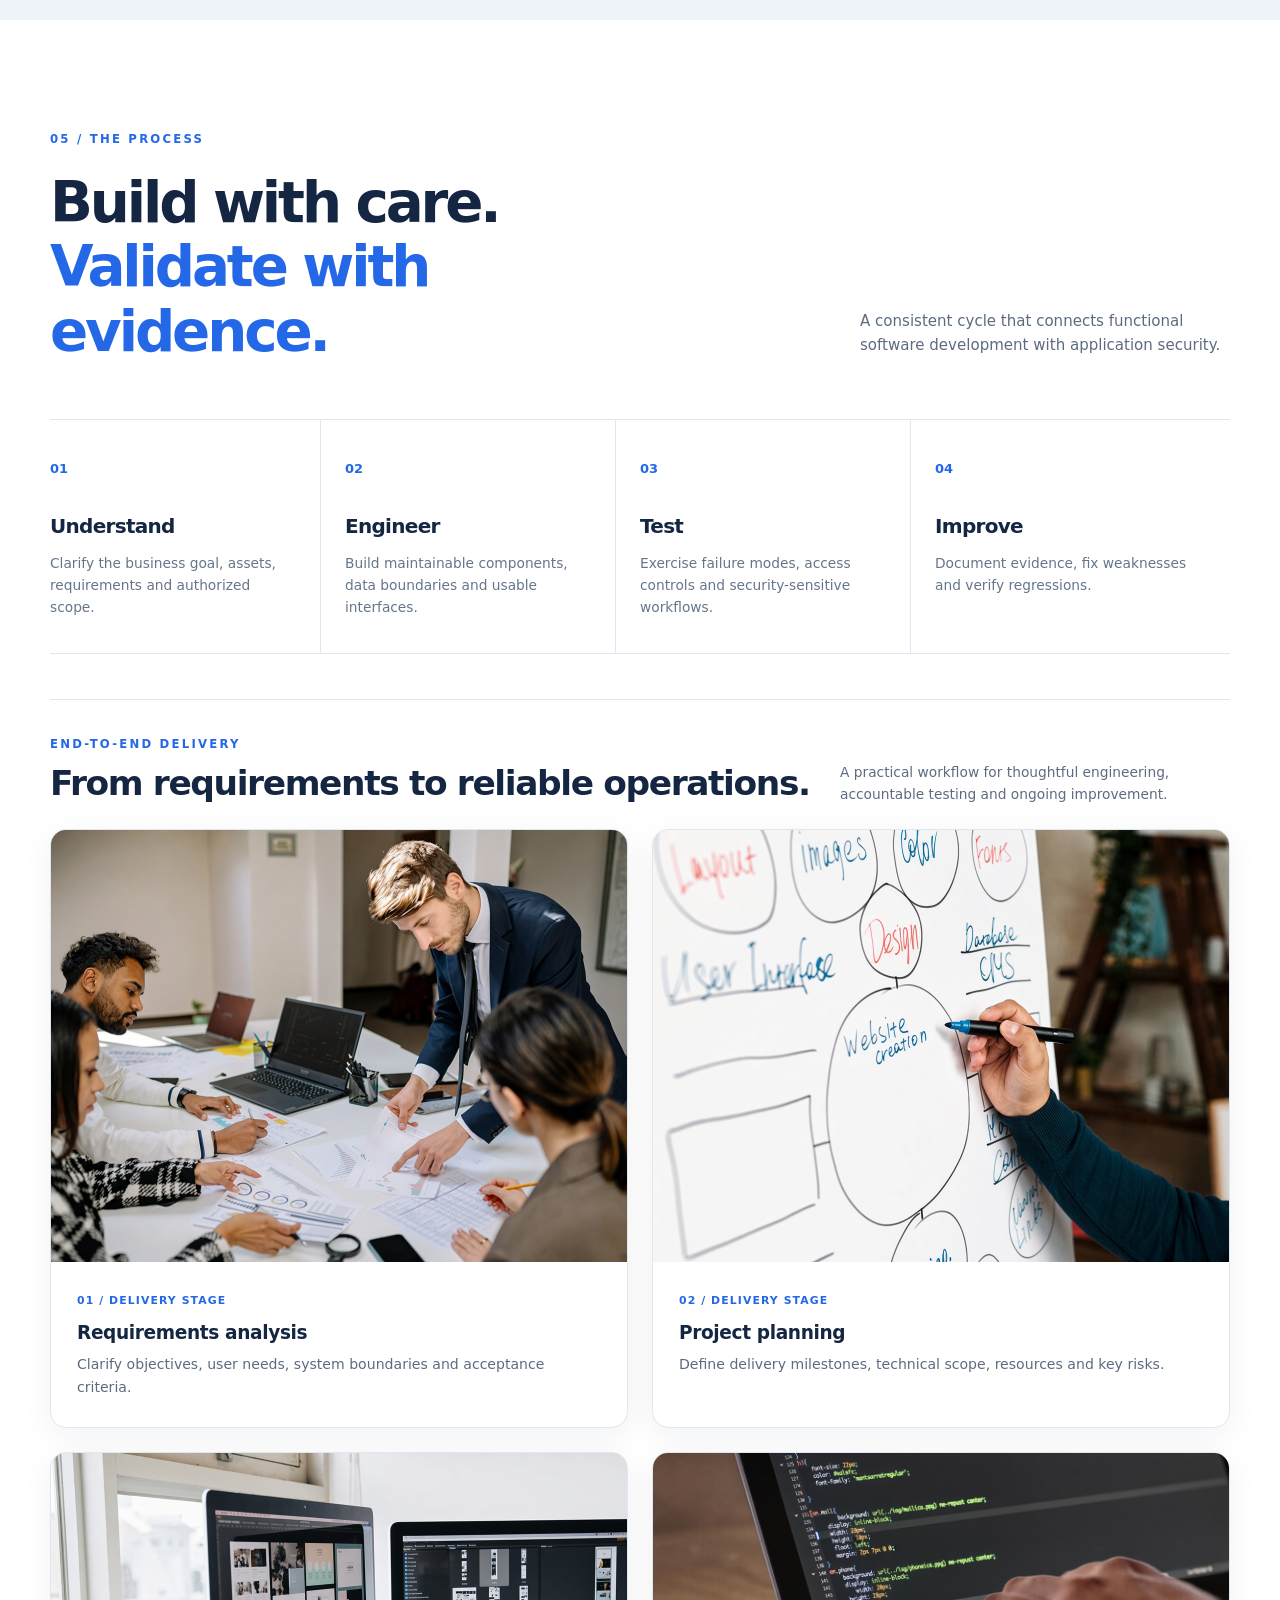
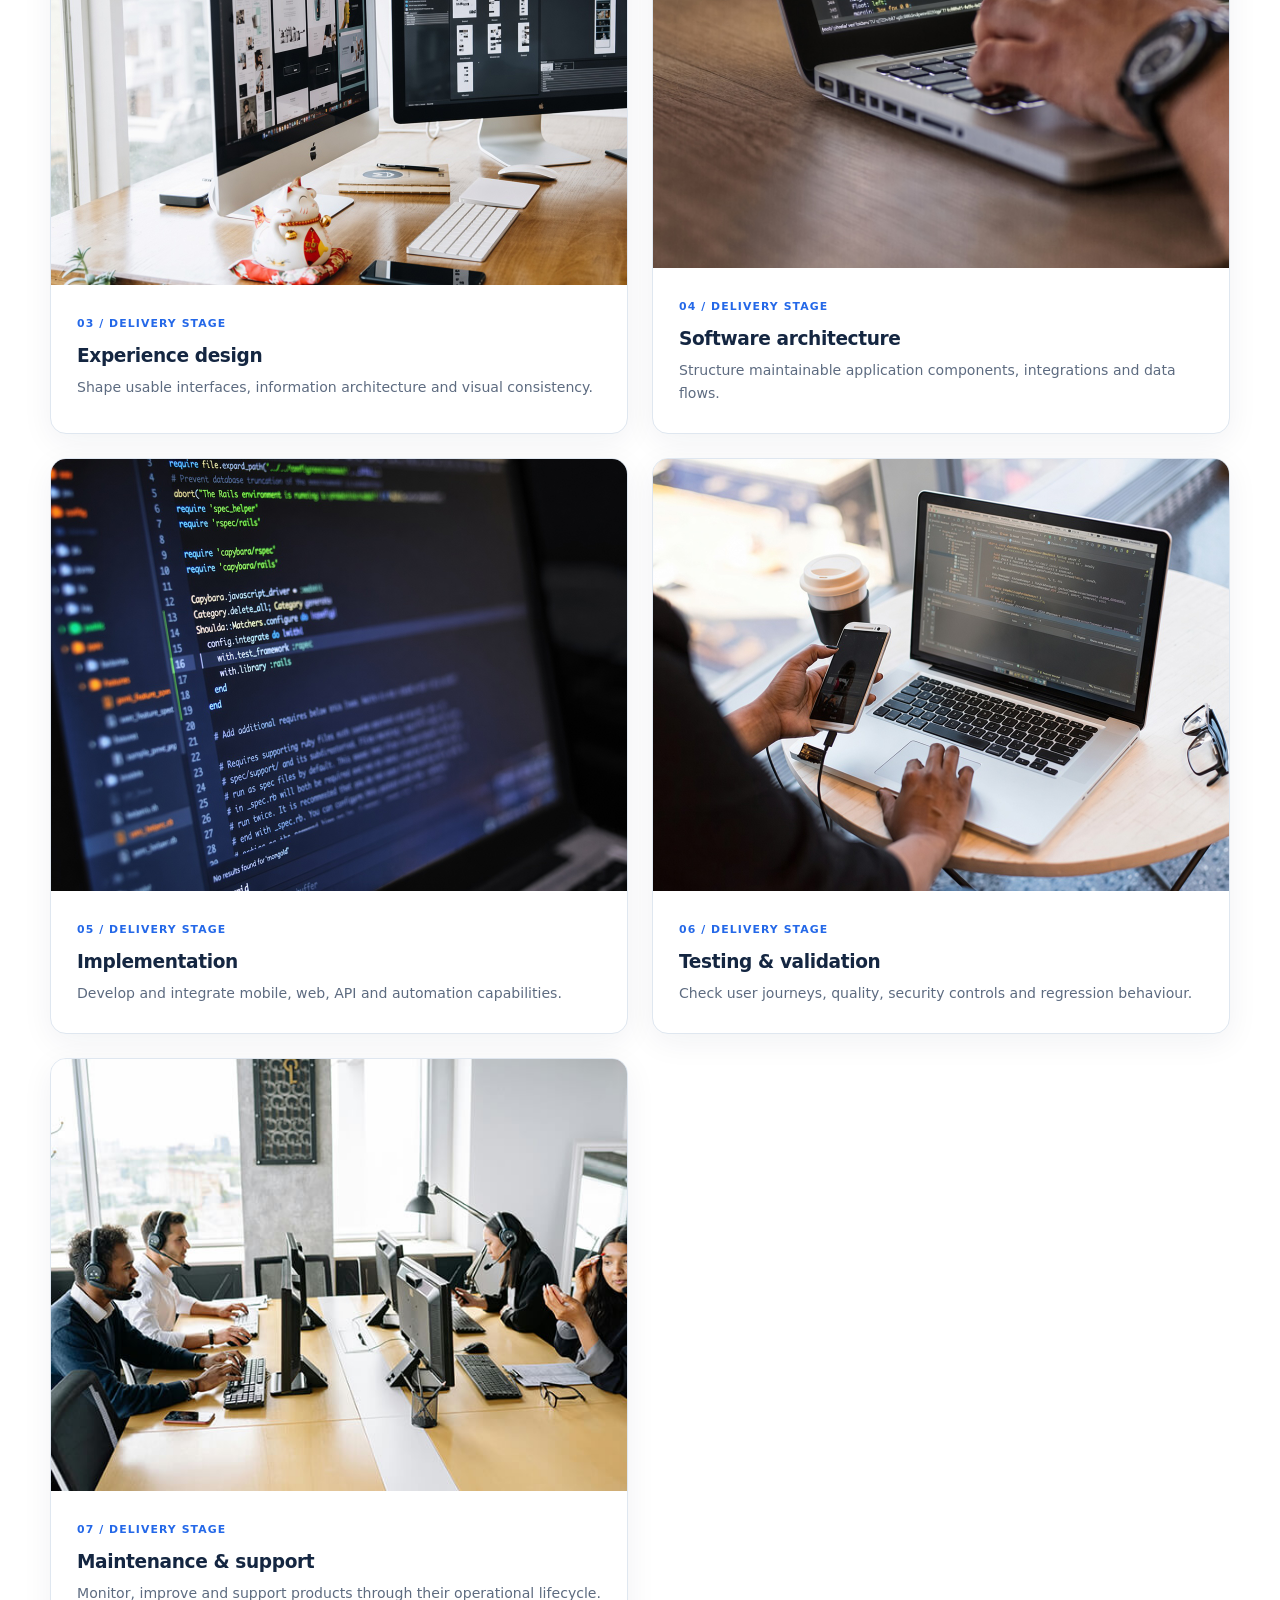
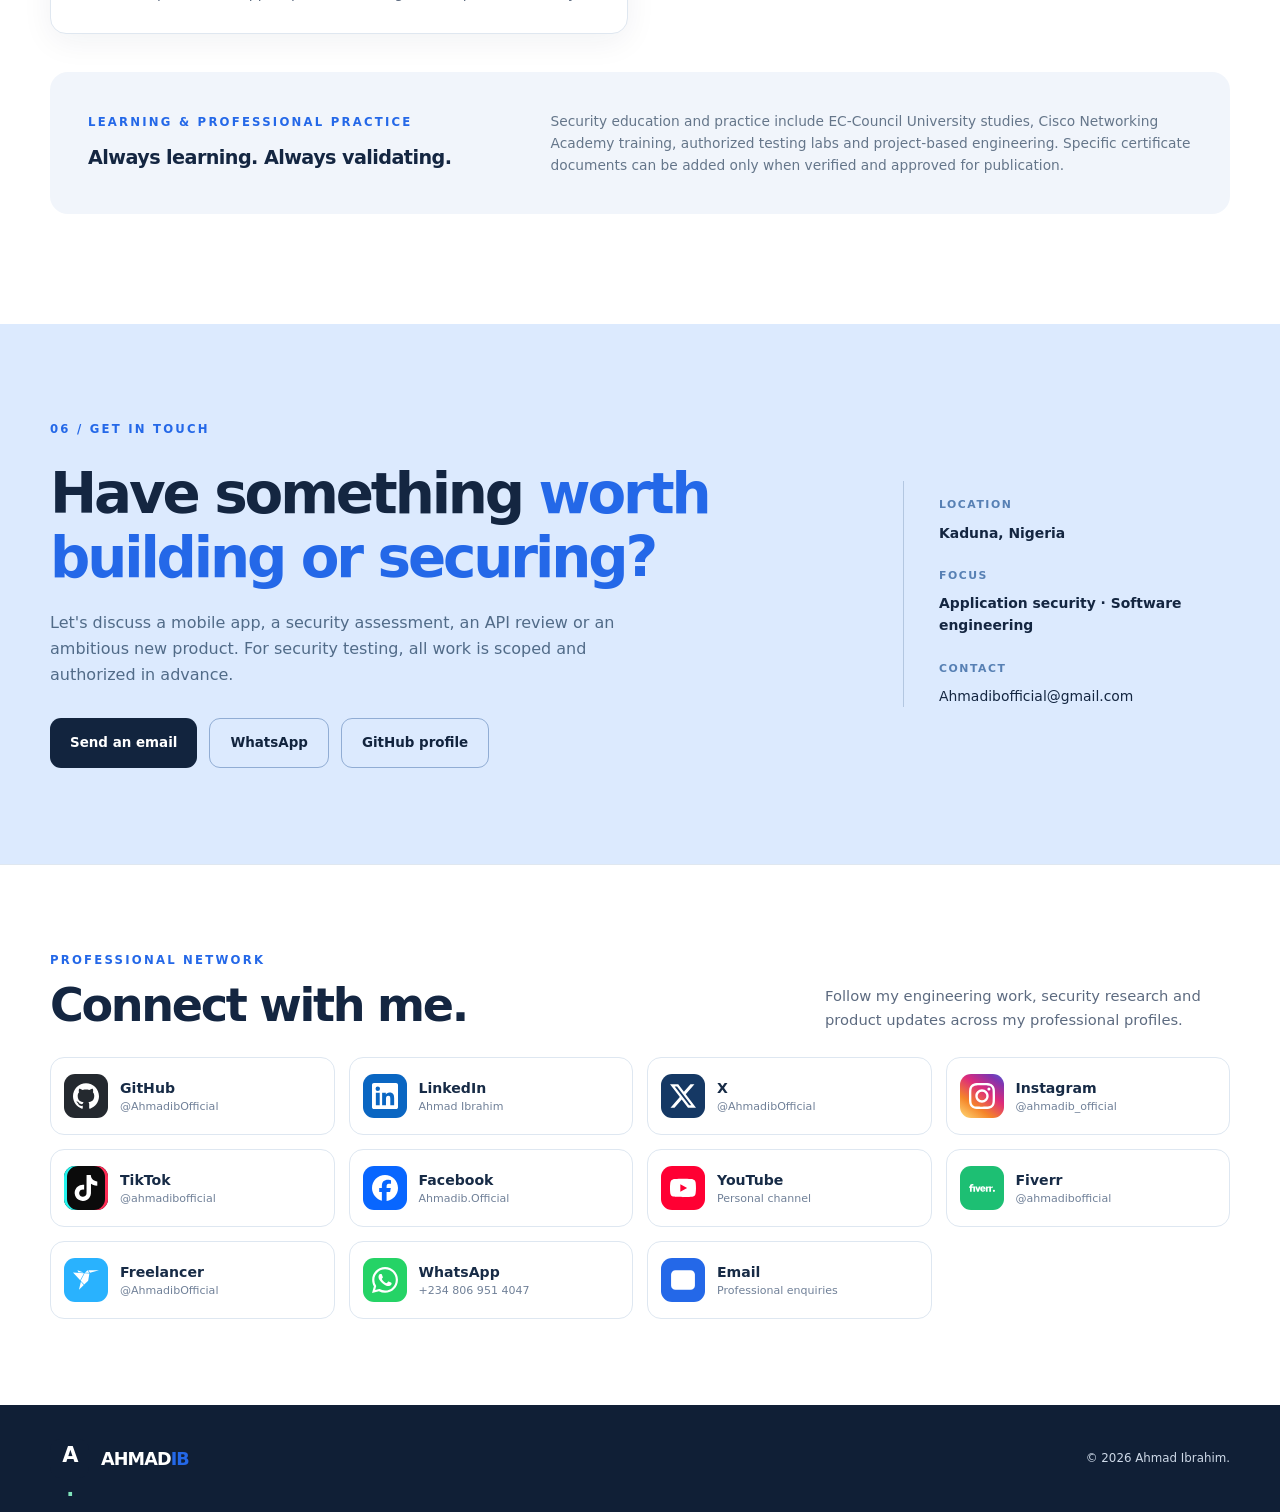
==== commit 65a624ca: "security: remove public code and binary download links from portfolio" ====
--- a/index.html
+++ b/index.html
@@ -84,8 +84,8 @@
       <div class="container"><div class="section-top"><div><p class="overline">03 / SELECTED WORK</p><h2>Things I've <em>built and researched.</em></h2></div><p class="section-intro">A curated portfolio of engineering projects, research tools and early-stage products. Status labels reflect the verified development or release state.</p></div>
         <div class="filter-toolbar" role="group" aria-label="Filter projects"><button type="button" class="filter-button is-active" data-filter="all" aria-pressed="true">All projects</button><button type="button" class="filter-button" data-filter="product" aria-pressed="false">Products</button><button type="button" class="filter-button" data-filter="security" aria-pressed="false">Security research</button><button type="button" class="filter-button" data-filter="concept" aria-pressed="false">Concepts</button></div>
         <div class="projects-grid" id="project-grid">
-          <article class="project-card featured" data-category="product"><div class="project-cover cover-onecall"><span class="cover-number">01 / MOBILE PLATFORM</span><div class="cover-word">One<span>Call</span><small>EVERYTHING, ONE CALL AWAY</small></div><span class="cover-mark">◉</span></div><div class="project-body"><div class="project-meta"><span>Flutter · NestJS · PostgreSQL</span><span class="state">Android build</span></div><h3>OneCall</h3><p>A full-stack services platform connecting customers and providers through requests, bookings, messaging and secure account workflows. Explore its connected Android application and backend engineering.</p><div class="project-links"><a href="https://github.com/AhmadibOfficial/OneCall" target="_blank" rel="noopener noreferrer">Repository</a><a href="#downloads">Android APK</a></div></div></article>
-          <article class="project-card" data-category="security"><div class="project-cover cover-toolkit"><span class="cover-number">02 / SECURITY TOOLING</span><div class="terminal-lines"><span>$ ahmad-sec apk scan</span><span>✓ manifest checks</span><span>✓ evidence report</span><span>_</span></div><span class="cover-mark">⌁</span></div><div class="project-body"><div class="project-meta"><span>Python · Android · CLI</span><span class="state">Open source</span></div><h3>Android Security Toolkit</h3><p>An evidence-first Android application security CLI for APK analysis, reproducible observations and practical remediation guidance within authorized assessments.</p><div class="project-links"><a href="https://github.com/AhmadibOfficial/android-security-toolkit" target="_blank" rel="noopener noreferrer">Source & docs</a><a href="#downloads">Download source</a></div></div></article>
+          <article class="project-card featured" data-category="product"><div class="project-cover cover-onecall"><span class="cover-number">01 / MOBILE PLATFORM</span><div class="cover-word">One<span>Call</span><small>EVERYTHING, ONE CALL AWAY</small></div><span class="cover-mark">◉</span></div><div class="project-body"><div class="project-meta"><span>Flutter · NestJS · PostgreSQL</span><span class="state">Android build</span></div><h3>OneCall</h3><p>A full-stack services platform connecting customers and providers through requests, bookings, messaging and secure account workflows. Explore its connected Android application and backend engineering.</p><div class="project-links"><a href="#contact">Request project access</a><a href="#downloads">Android APK</a></div></div></article>
+          <article class="project-card" data-category="security"><div class="project-cover cover-toolkit"><span class="cover-number">02 / SECURITY TOOLING</span><div class="terminal-lines"><span>$ ahmad-sec apk scan</span><span>✓ manifest checks</span><span>✓ evidence report</span><span>_</span></div><span class="cover-mark">⌁</span></div><div class="project-body"><div class="project-meta"><span>Python · Android · CLI</span><span class="state">Open source</span></div><h3>Android Security Toolkit</h3><p>An evidence-first Android application security CLI for APK analysis, reproducible observations and practical remediation guidance within authorized assessments.</p><div class="project-links"><a href="#contact">Request project access</a><a href="#downloads">Download source</a></div></div></article>
           <article class="project-card" data-category="product"><div class="project-cover cover-meta"><span class="cover-number">03 / INTELLIGENT SYSTEMS</span><div class="meta-shape"><span>M</span><i></i><i></i></div></div><div class="project-body"><div class="project-meta"><span>Python · AI · Workflows</span><span class="state">Platform engineering</span></div><h3>MetaAutomate</h3><p>An intelligent business platform connecting secure workspaces, governed automation and AI-assisted workflows to real organizational operations.</p><div class="project-links"><a href="https://metaautomate.onrender.com/" target="_blank" rel="noopener noreferrer">Project website</a></div></div></article>
           <article class="project-card" data-category="security"><div class="project-cover cover-research"><span class="cover-number">04 / RESEARCH OPERATIONS</span><div class="research-symbol">R<span>/</span>OS</div><span class="cover-mark">⎔</span></div><div class="project-body"><div class="project-meta"><span>Python · Evidence · Testing</span><span class="state">Research engineering</span></div><h3>Security Research OS</h3><p>A research operations system for authorized scope management, evidence integrity, reproducible validation, triage and remediation verification.</p><div class="project-links"><span class="link-muted">Research operations & evidence management</span></div></div></article>
           <article class="project-card" data-category="product"><div class="project-cover cover-safwa"><span class="cover-number">05 / MOBILE EXPERIENCE</span><div class="cover-word">Safwa<small>QURAN · صفوة القرآن</small></div><span class="cover-mark">✧</span></div><div class="project-body"><div class="project-meta"><span>Flutter · Offline-first</span><span class="state">In development</span></div><h3>Safwa Quran</h3><p>An offline-first Quran and worship experience designed around trustworthy content, accessible study and dependable mobile use, with source and device assurance central to development.</p><div class="project-links"><span class="link-muted">Quran reading · study · worship</span></div></div></article>
@@ -111,7 +111,7 @@
             <p>A technical explanation of report determinism, evidence handling, redaction and manual validation in the Android Security Toolkit. The article references public source code and tests without claiming a confirmed exploited vulnerability.</p>
             <div class="research-preview-actions">
               <a href="https://ahmadib.onrender.com/articles/redacted-apk-evidence-reports.html" target="_blank" rel="noopener noreferrer">Read case study</a>
-              <a href="https://github.com/AhmadibOfficial/android-security-toolkit" target="_blank" rel="noopener noreferrer">Inspect toolkit source</a>
+              <a href="#contact">Request project access</a>
             </div>
           </article>
           <div class="research-preview-list" aria-labelledby="research-index-title">
@@ -127,14 +127,13 @@
     </section>
 
     <section class="section downloads-section" id="downloads">
-      <div class="container"><div class="section-top"><div><p class="overline">04 / REAL DOWNLOADS</p><h2>Explore a <em>working build.</em></h2></div><p class="section-intro">Only publicly available artifacts are linked. Read release instructions before installing software or running security tools.</p></div>
-        <div class="download-grid">
-          <article class="download-card"><div class="download-icon">APK</div><div><p class="download-kicker">ANDROID APP · DEVELOPMENT BUILD</p><h3>OneCall for Android</h3><p>Explore OneCall on Android, connected to the OneCall backend. For this published build, run the backend on your computer and connect your phone through USB/ADB. The installation instructions explain the setup, with build information and file verification available in the release.</p><div class="download-actions"><a class="button button-primary" href="https://github.com/AhmadibOfficial/OneCall/releases/download/phone-pilot-10-1/OneCall-phone-arm.apk" target="_blank" rel="noopener noreferrer">Download Android APK</a><a class="text-link" href="https://github.com/AhmadibOfficial/OneCall/releases/tag/phone-pilot-10-1" target="_blank" rel="noopener noreferrer">Installation instructions</a><a class="text-link" href="https://github.com/AhmadibOfficial/OneCall/releases/download/phone-pilot-10-1/SHA256SUMS.txt" target="_blank" rel="noopener noreferrer">Verify SHA-256</a></div></div></article>
-          <article class="download-card"><div class="download-icon code-icon">PY</div><div><p class="download-kicker">OPEN SOURCE · DEVELOPMENT TOOL</p><h3>Android Security Toolkit</h3><p>Download the public Python CLI source archive, install it in a virtual environment and run it against <strong>only applications you own or are authorized to assess</strong>. This is source code, not an Android APK or prebuilt installer.</p><div class="download-actions"><a class="button button-primary" href="https://github.com/AhmadibOfficial/android-security-toolkit/archive/refs/heads/main.zip" target="_blank" rel="noopener noreferrer">Download source ZIP</a><a class="text-link" href="https://github.com/AhmadibOfficial/android-security-toolkit#install" target="_blank" rel="noopener noreferrer">Install instructions</a></div></div></article>
-        </div>
-        
-      </div>
-    </section>
+  <div class="container"><div class="section-top"><div><p class="overline">04 / ACCESS TO PROJECTS</p><h2>Software access <em>by arrangement.</em></h2></div><p class="section-intro">Application packages, implementation files and repository access are shared privately with approved collaborators.</p></div>
+    <div class="download-grid">
+      <article class="download-card"><div class="download-icon">APP</div><div><p class="download-kicker">ANDROID & BACKEND</p><h3>OneCall for Android</h3><p>OneCall is a customer and provider services platform. Application packages and backend materials are provided through an approved access process.</p><div class="download-actions"><a class="button button-primary" href="mailto:Ahmadibofficial@gmail.com?subject=OneCall%20Project%20Access">Request access</a></div></div></article>
+      <article class="download-card"><div class="download-icon code-icon">SEC</div><div><p class="download-kicker">APPLICATION SECURITY ENGINEERING</p><h3>Android Security Toolkit</h3><p>Research tooling, implementation materials and technical documentation are shared privately where appropriate.</p><div class="download-actions"><a class="button button-primary" href="mailto:Ahmadibofficial@gmail.com?subject=Android%20Security%20Toolkit%20Access">Request access</a></div></div></article>
+    </div>
+  </div>
+</section>
 
     <section class="section approach-section" id="approach">
       <div class="container"><div class="section-top"><div><p class="overline">05 / THE PROCESS</p><h2>Build with care.<br><em>Validate with evidence.</em></h2></div><p class="section-intro">A consistent cycle that connects functional software development with application security.</p></div>
